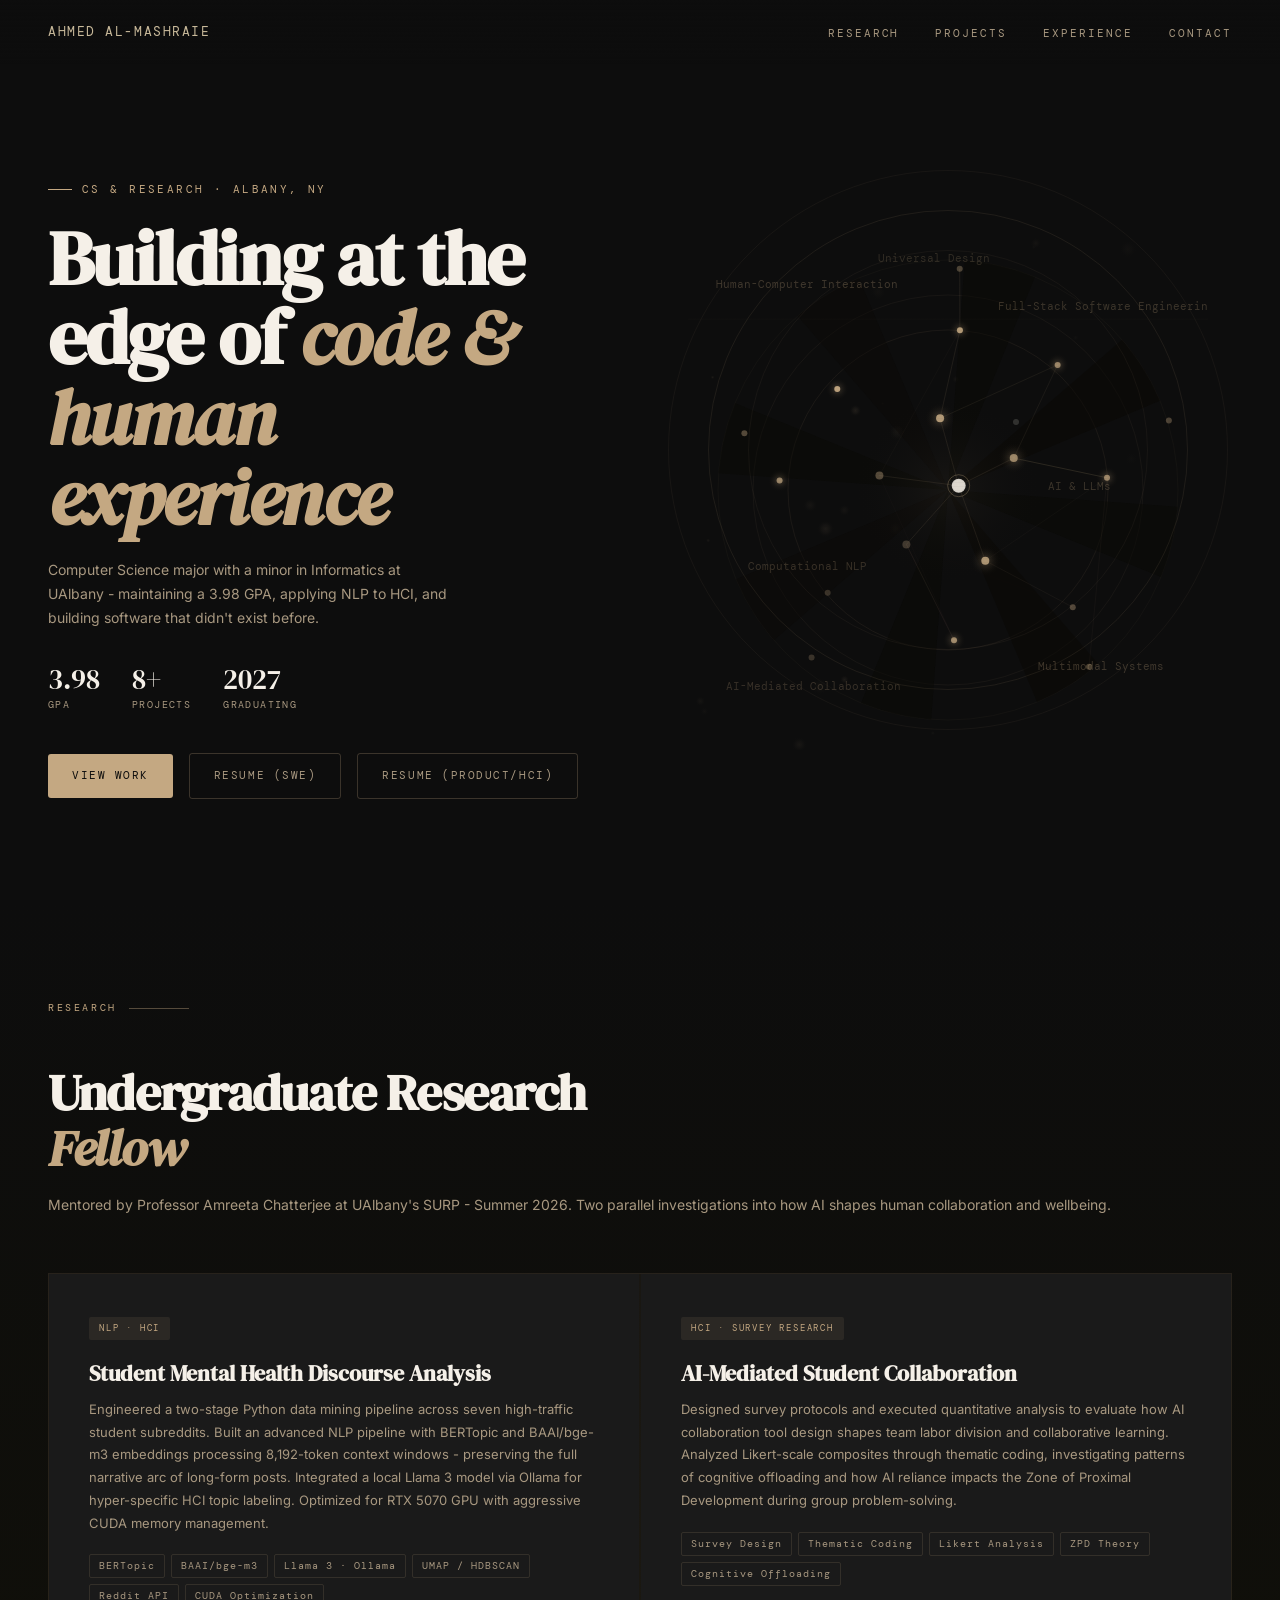
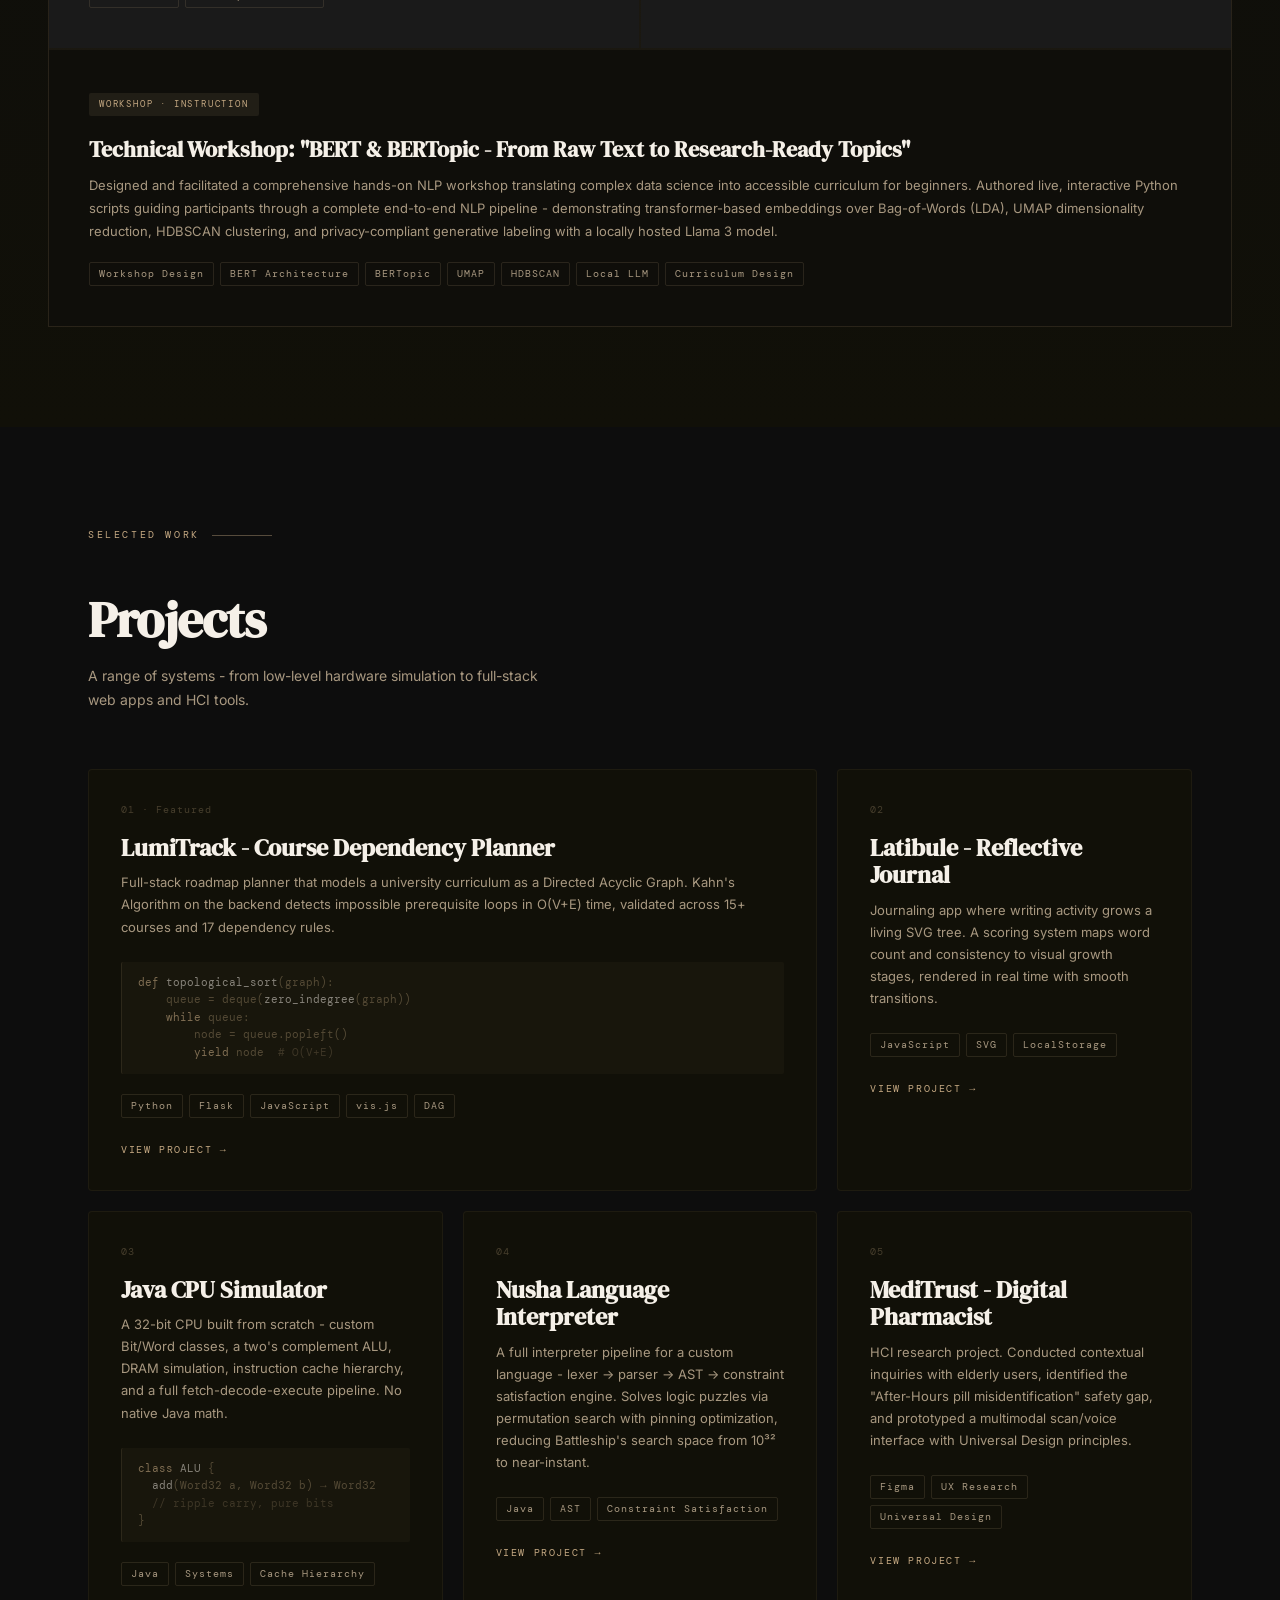
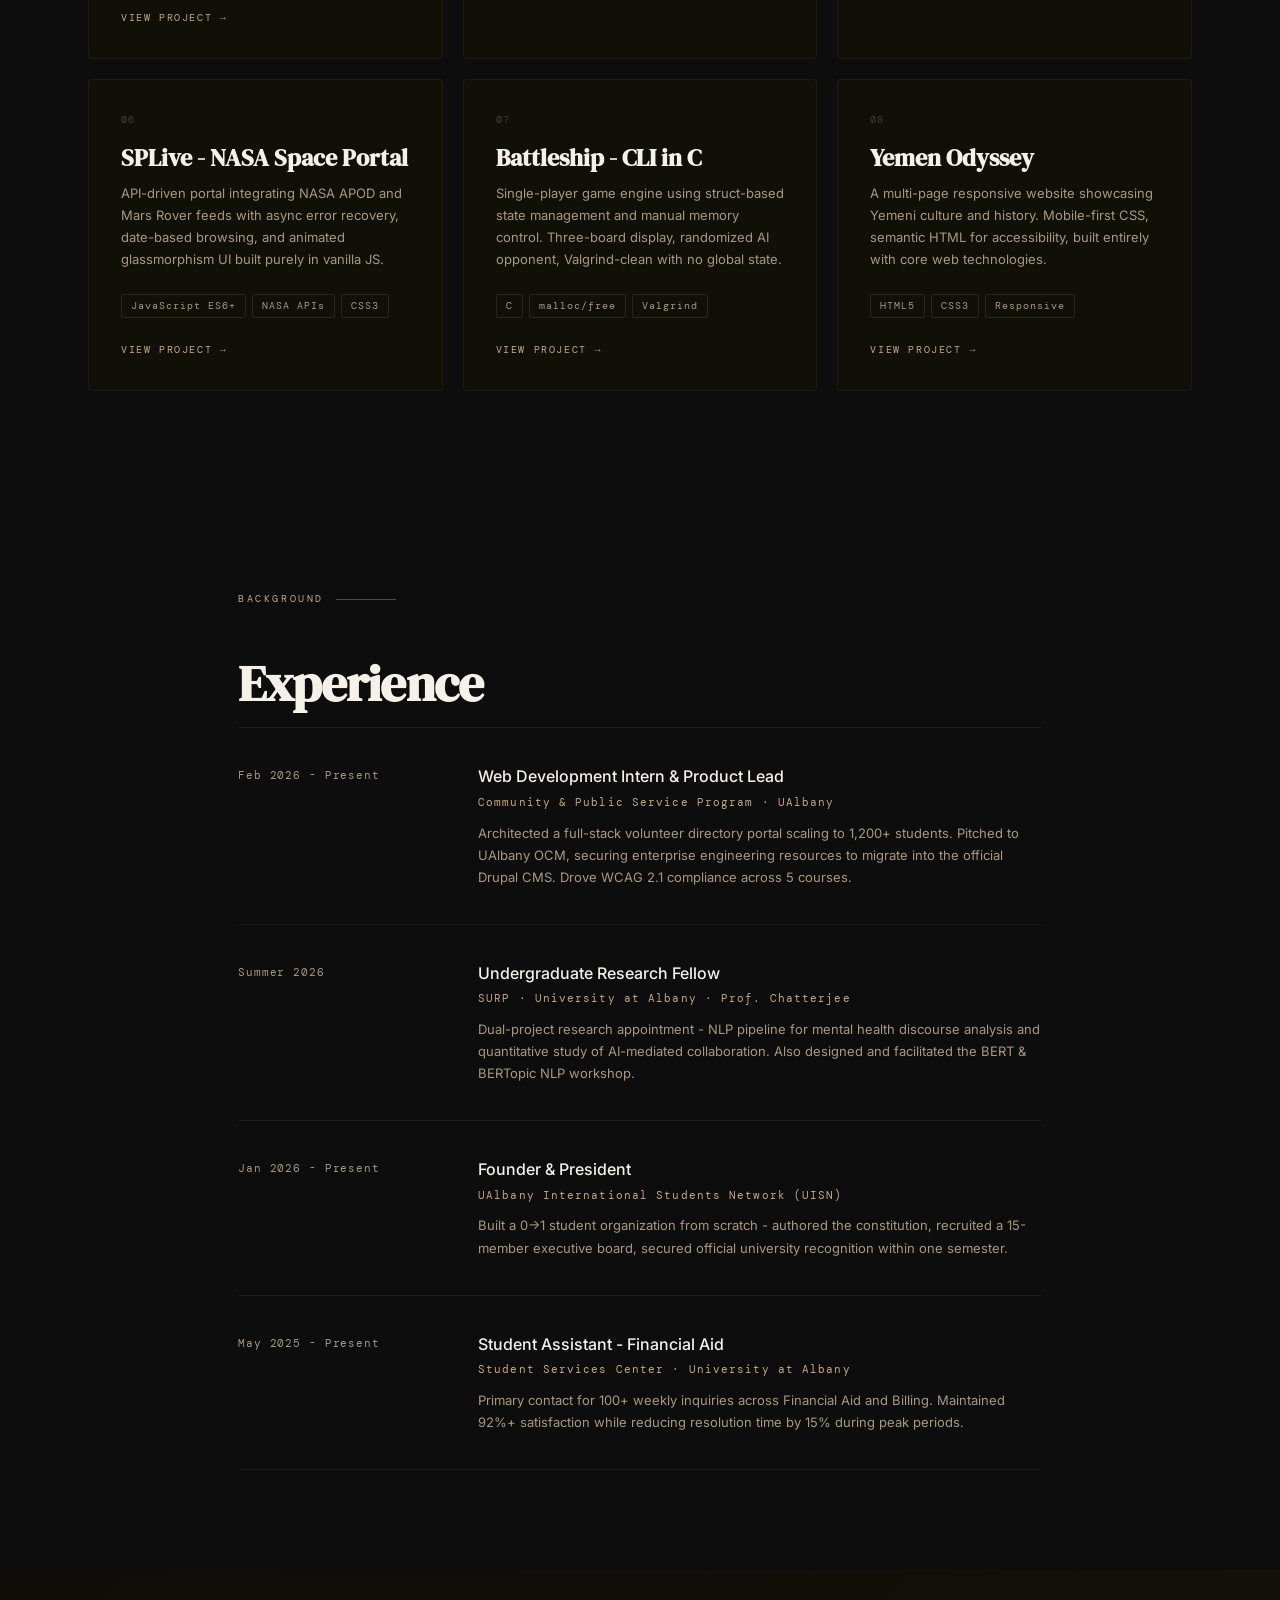
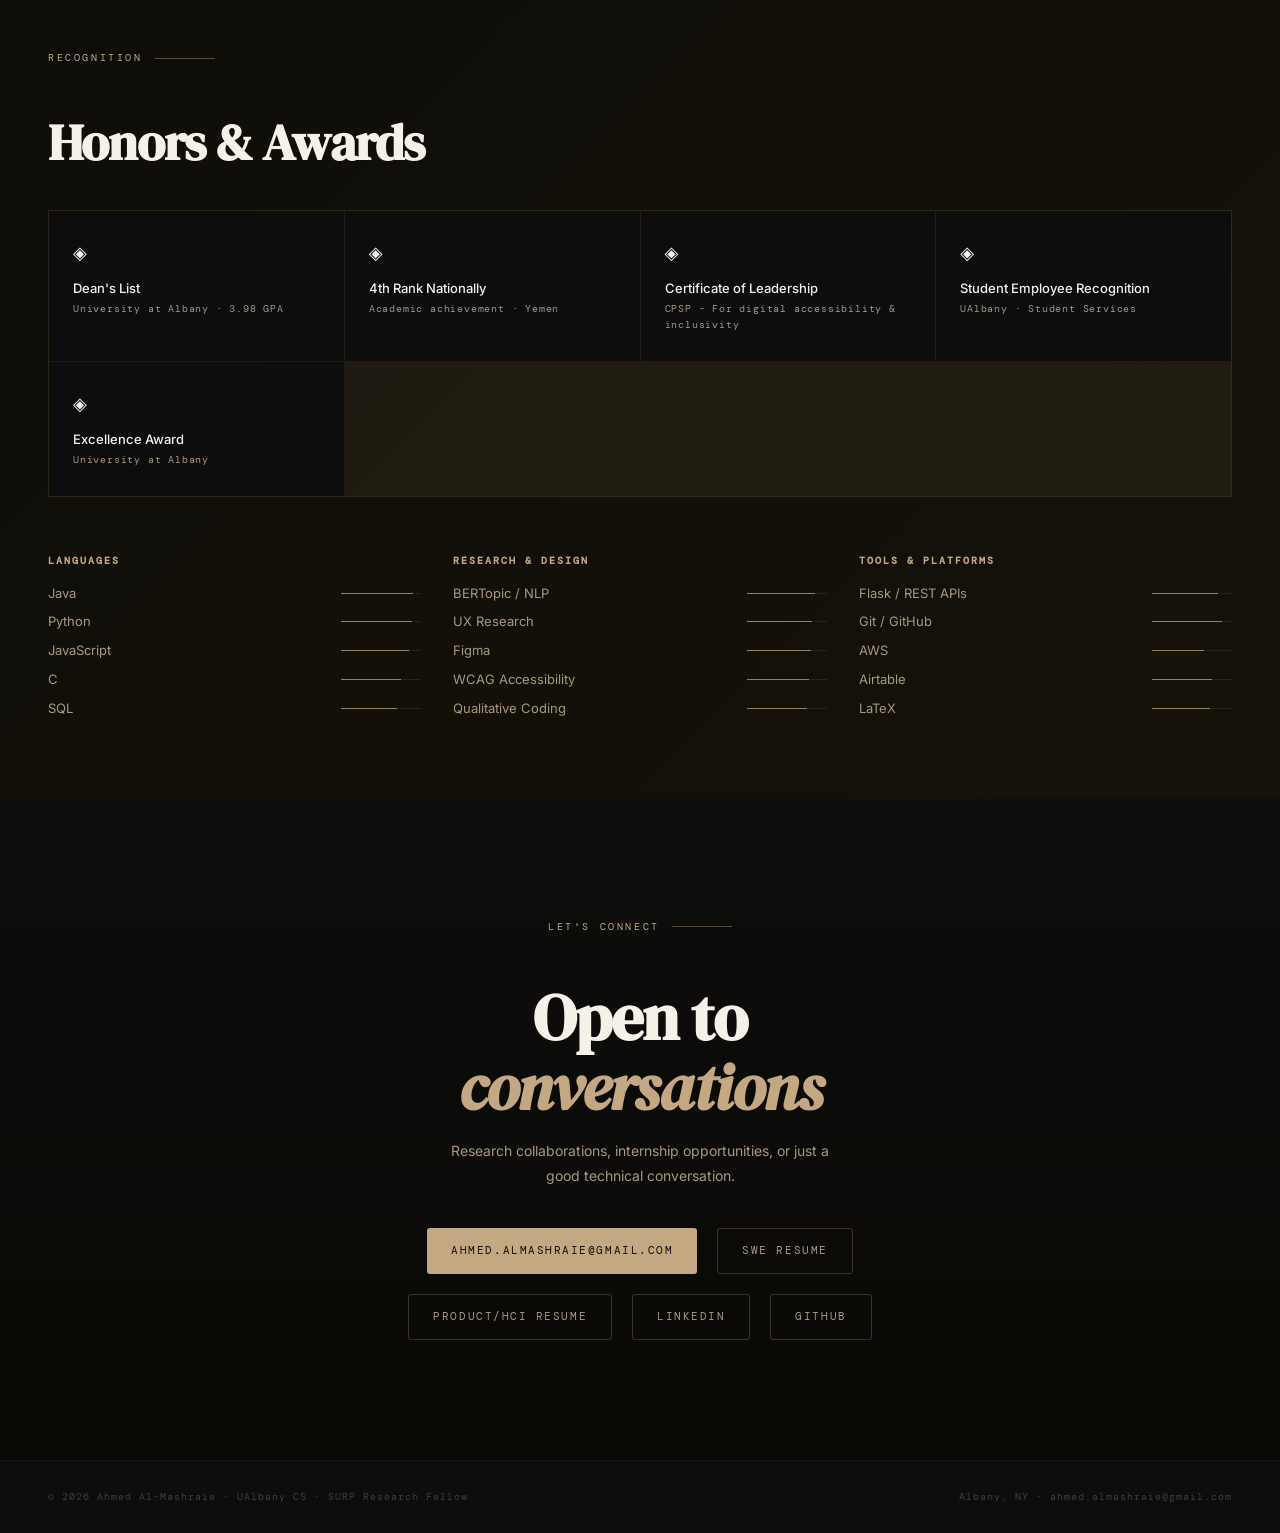
==== index.html @ 812ac622 "Modify hero CTA and contact links for resumes Updated contact links to include new resume options fo" ====
<!DOCTYPE html>
<html lang="en">
<head>
<meta charset="UTF-8">
<meta name="viewport" content="width=device-width, initial-scale=1.0">
<title>Ahmed Al-Mashraie</title>
<link rel="icon" href="data:image/svg+xml,<svg xmlns='http://www.w3.org/2000/svg' viewBox='0 0 24 24' fill='none' stroke='%23c4a882' stroke-width='2' stroke-linecap='round' stroke-linejoin='round'><circle cx='18' cy='5' r='3'/><circle cx='6' cy='12' r='3'/><circle cx='18' cy='19' r='3'/><line x1='8.59' y1='13.51' x2='15.42' y2='17.49'/><line x1='15.41' y1='6.51' x2='8.59' y2='10.49'/></svg>">
<link rel="preconnect" href="https://fonts.googleapis.com">
<link href="https://fonts.googleapis.com/css2?family=DM+Serif+Display:ital@0;1&family=DM+Mono:wght@300;400;500&family=Inter:wght@300;400;500&display=swap" rel="stylesheet">
<style>
  *, *::before, *::after { box-sizing: border-box; margin: 0; padding: 0; }

  :root {
    --ink:       #0d0d0d;
    --ink-soft:  #1a1a1a;
    --parchment: #f5f0e8;
    --cream:     #ede8de;
    --warm:      #c8b99a;
    --warm-dim:  #a89880;
    --accent:    #c4a882;
    --glow:      rgba(196,168,130,0.18);
    --mono:      'DM Mono', monospace;
    --serif:     'DM Serif Display', sans-serif;
    --sans:      'Inter', system-ui, sans-serif;
  }

  html { scroll-behavior: smooth; }

  body {
    background: var(--ink);
    color: var(--parchment);
    font-family: var(--sans);
    font-size: 15px;
    line-height: 1.6;
    overflow-x: hidden;
    -webkit-font-smoothing: antialiased;
  }

  /*  NAV  */
  nav {
    position: fixed; top: 0; left: 0; right: 0; z-index: 100;
    display: flex; align-items: center; justify-content: space-between;
    padding: 20px 48px;
    mix-blend-mode: normal;
  }
  nav::before {
    content: '';
    position: absolute; inset: 0;
    background: linear-gradient(to bottom, rgba(13,13,13,0.92), transparent);
    backdrop-filter: blur(0px);
    pointer-events: none;
  }
  .nav-logo {
    font-family: var(--mono);
    font-size: 13px;
    letter-spacing: 0.12em;
    color: var(--warm);
    text-transform: uppercase;
    position: relative;
  }
  .nav-links {
    display: flex; gap: 36px; list-style: none; position: relative;
  }
  .nav-links a {
    font-family: var(--mono);
    font-size: 11px;
    letter-spacing: 0.18em;
    text-transform: uppercase;
    color: var(--warm-dim);
    text-decoration: none;
    transition: color 0.2s;
  }
  .nav-links a:hover { color: var(--parchment); }

  /*  HERO  */
  .hero {
    min-height: 100vh;
    display: grid;
    grid-template-columns: 1fr 1fr;
    align-items: center;
    padding: 0 48px;
    gap: 48px;
    position: relative;
    overflow: hidden;
  }
  .hero-left { padding-top: 80px; }

  .eyebrow {
    font-family: var(--mono);
    font-size: 11px;
    letter-spacing: 0.22em;
    text-transform: uppercase;
    color: var(--accent);
    margin-bottom: 20px;
    display: flex;
    align-items: center;
    gap: 10px;
  }
  .eyebrow::before {
    content: '';
    display: inline-block;
    width: 24px; height: 1px;
    background: var(--accent);
  }

  h1 {
    font-family: var(--serif);
    font-size: clamp(52px, 6vw, 84px);
    line-height: 1.04;
    letter-spacing: -0.02em;
    color: var(--parchment);
    margin-bottom: 10px;
  }
  h1 em {
    font-style: italic;
    color: var(--accent);
  }
  .hero-tagline {
    font-size: 14px;
    color: var(--warm-dim);
    max-width: 400px;
    margin-top: 20px;
    line-height: 1.7;
  }
  .hero-meta {
    margin-top: 36px;
    display: flex;
    gap: 32px;
  }
  .hero-stat {
    display: flex;
    flex-direction: column;
    gap: 4px;
  }
  .hero-stat .num {
    font-family: var(--serif);
    font-size: 28px;
    color: var(--parchment);
    line-height: 1;
  }
  .hero-stat .label {
    font-family: var(--mono);
    font-size: 10px;
    letter-spacing: 0.14em;
    text-transform: uppercase;
    color: var(--warm-dim);
  }
  .hero-cta {
    margin-top: 40px;
    display: flex;
    gap: 16px;
    align-items: center;
  }
  .btn {
    display: inline-flex;
    align-items: center;
    gap: 8px;
    font-family: var(--mono);
    font-size: 11px;
    letter-spacing: 0.14em;
    text-transform: uppercase;
    text-decoration: none;
    padding: 13px 24px;
    border-radius: 3px;
    transition: all 0.22s;
    cursor: pointer;
    border: none;
  }
  .btn-primary {
    background: var(--accent);
    color: var(--ink);
  }
  .btn-primary:hover {
    background: var(--warm);
    transform: translateY(-1px);
    box-shadow: 0 8px 24px rgba(196,168,130,0.3);
  }
  .btn-ghost {
    background: transparent;
    color: var(--warm-dim);
    border: 1px solid rgba(196,168,130,0.25);
  }
  .btn-ghost:hover {
    border-color: var(--accent);
    color: var(--accent);
  }

  /*  CANVAS VISUALIZATION  */
  .hero-visual {
    display: flex;
    align-items: center;
    justify-content: center;
    padding-top: 80px;
    position: relative;
  }
  heroCanvas {
    width: 100%;
    max-width: 520px;
    height: 520px;
    border-radius: 4px;
    display: block;
  }
  .lens-ring {
    position: absolute;
    border-radius: 50%;
    pointer-events: none;
    border: 1px solid rgba(196,168,130,0.06);
  }
  .lens-ring:nth-child(1) { width: 560px; height: 560px; top: 50%; left: 50%; transform: translate(-50%,-50%); }
  .lens-ring:nth-child(2) { width: 480px; height: 480px; top: 50%; left: 50%; transform: translate(-50%,-50%); border-color: rgba(196,168,130,0.1); }
  .lens-ring:nth-child(3) { width: 400px; height: 400px; top: 50%; left: 50%; transform: translate(-50%,-50%); border-color: rgba(196,168,130,0.06); }

  /*  SECTION LAYOUT  */
  section {
    padding: 100px 48px;
    max-width: 1200px;
    margin: 0 auto;
  }

  .section-label {
    font-family: var(--mono);
    font-size: 10px;
    letter-spacing: 0.26em;
    text-transform: uppercase;
    color: var(--accent);
    margin-bottom: 48px;
    display: flex;
    align-items: center;
    gap: 12px;
  }
  .section-label::after {
    content: '';
    flex: 1;
    max-width: 60px;
    height: 1px;
    background: var(--accent);
    opacity: 0.4;
  }

  .section-title {
    font-family: var(--serif);
    font-size: clamp(36px, 4vw, 52px);
    line-height: 1.1;
    letter-spacing: -0.015em;
    margin-bottom: 16px;
  }
  .section-subtitle {
    font-size: 14px;
    color: var(--warm-dim);
    max-width: 480px;
    line-height: 1.75;
    margin-bottom: 56px;
  }

  /*  RESEARCH  */
  #research {
    background: linear-gradient(to bottom, var(--ink), #111008);
    max-width: 100%;
    padding: 100px 48px;
  }
  #research > * { max-width: 1200px; margin-left: auto; margin-right: auto; }
  #research .section-label { max-width: 1200px; margin: 0 auto 48px; }
  #research .section-title { max-width: 1200px; margin: 0 auto 16px; }
  #research .section-subtitle { max-width: 1200px; margin: 0 auto 56px; }

  .research-grid {
    display: grid;
    grid-template-columns: 1fr 1fr;
    gap: 2px;
    max-width: 1200px;
    margin: 0 auto;
    background: rgba(196,168,130,0.06);
    border: 1px solid rgba(196,168,130,0.08);
  }
  .research-card {
    background: var(--ink-soft);
    padding: 40px;
    position: relative;
    overflow: hidden;
    transition: background 0.2s;
  }
  .research-card:hover { background: #1c1a15; }
  .research-card::before {
    content: '';
    position: absolute;
    top: 0; left: 0;
    width: 2px; height: 0;
    background: var(--accent);
    transition: height 0.4s ease;
  }
  .research-card:hover::before { height: 100%; }

  .research-badge {
    font-family: var(--mono);
    font-size: 9px;
    letter-spacing: 0.2em;
    text-transform: uppercase;
    color: var(--accent);
    background: rgba(196,168,130,0.1);
    padding: 4px 10px;
    border-radius: 2px;
    display: inline-block;
    margin-bottom: 20px;
  }
  .research-card h3 {
    font-family: var(--serif);
    font-size: 22px;
    line-height: 1.2;
    margin-bottom: 12px;
    color: var(--parchment);
  }
  .research-card p {
    font-size: 13px;
    color: var(--warm-dim);
    line-height: 1.75;
    margin-bottom: 20px;
  }
  .research-tags {
    display: flex;
    flex-wrap: wrap;
    gap: 6px;
  }
  .tag {
    font-family: var(--mono);
    font-size: 10px;
    letter-spacing: 0.1em;
    color: var(--warm-dim);
    border: 1px solid rgba(196,168,130,0.15);
    padding: 3px 9px;
    border-radius: 2px;
  }

  /*  PROJECTS  */
  .projects-grid {
    display: grid;
    grid-template-columns: repeat(3, 1fr);
    gap: 20px;
  }
  .project-card {
    background: #111008;
    border: 1px solid rgba(196,168,130,0.07);
    border-radius: 4px;
    padding: 32px;
    position: relative;
    overflow: hidden;
    cursor: default;
    transition: border-color 0.25s, transform 0.25s;
  }
  .project-card:hover {
    border-color: rgba(196,168,130,0.22);
    transform: translateY(-3px);
  }
  .project-card.featured {
    grid-column: span 2;
  }
  .project-number {
    font-family: var(--mono);
    font-size: 10px;
    color: rgba(196,168,130,0.3);
    letter-spacing: 0.1em;
    margin-bottom: 16px;
  }
  .project-card h3 {
    font-family: var(--serif);
    font-size: 24px;
    line-height: 1.15;
    margin-bottom: 10px;
    color: var(--parchment);
  }
  .project-card p {
    font-size: 13px;
    color: var(--warm-dim);
    line-height: 1.7;
    margin-bottom: 24px;
  }
  .project-stack {
    display: flex; flex-wrap: wrap; gap: 6px;
    margin-bottom: 24px;
  }
  .project-link {
    font-family: var(--mono);
    font-size: 10px;
    letter-spacing: 0.16em;
    text-transform: uppercase;
    color: var(--accent);
    text-decoration: none;
    display: flex;
    align-items: center;
    gap: 6px;
    transition: gap 0.2s;
  }
  .project-link:hover { gap: 10px; }

  /* Mini code snippet in card */
  .code-snippet {
    font-family: var(--mono);
    font-size: 11px;
    line-height: 1.6;
    color: rgba(196,168,130,0.35);
    background: rgba(196,168,130,0.04);
    border-left: 1px solid rgba(196,168,130,0.12);
    padding: 12px 16px;
    margin-bottom: 20px;
    border-radius: 2px;
    white-space: pre;
    overflow: auto;
  }
  .code-kw { color: rgba(196,168,130,0.6); }
  .code-fn { color: rgba(245,240,232,0.5); }
  .code-str { color: rgba(196,168,130,0.45); }

  /*  EXPERIENCE  */
  .exp-list {
    display: flex;
    flex-direction: column;
    gap: 0;
    border-top: 1px solid rgba(196,168,130,0.08);
  }
  .exp-item {
    display: grid;
    grid-template-columns: 200px 1fr;
    gap: 40px;
    padding: 36px 0;
    border-bottom: 1px solid rgba(196,168,130,0.08);
    transition: background 0.2s;
  }
  .exp-date {
    font-family: var(--mono);
    font-size: 11px;
    color: var(--warm-dim);
    letter-spacing: 0.08em;
    padding-top: 3px;
  }
  .exp-content h3 {
    font-size: 16px;
    font-weight: 500;
    color: var(--parchment);
    margin-bottom: 4px;
  }
  .exp-content .org {
    font-family: var(--mono);
    font-size: 11px;
    color: var(--accent);
    letter-spacing: 0.1em;
    margin-bottom: 10px;
  }
  .exp-content p {
    font-size: 13px;
    color: var(--warm-dim);
    line-height: 1.7;
  }

  /*  HONORS  */
  #honors {
    background: linear-gradient(135deg, #0f0d08 0%, #141209 100%);
    max-width: 100%;
    padding: 80px 48px;
  }
  .honors-inner {
    max-width: 1200px;
    margin: 0 auto;
  }
  .honors-grid {
    display: grid;
    grid-template-columns: repeat(4, 1fr);
    gap: 1px;
    background: rgba(196,168,130,0.08);
    border: 1px solid rgba(196,168,130,0.08);
    margin-top: 40px;
  }
  .honor-item {
    background: #0d0d0d;
    padding: 28px 24px;
    position: relative;
    overflow: hidden;
  }
  .honor-item::after {
    content: '';
    position: absolute;
    bottom: 0; left: 0; right: 0;
    height: 1px;
    background: linear-gradient(to right, transparent, var(--accent), transparent);
    opacity: 0;
    transition: opacity 0.3s;
  }
  .honor-item:hover::after { opacity: 0.4; }
  .honor-icon {
    font-size: 18px;
    margin-bottom: 12px;
  }
  .honor-item h4 {
    font-size: 13px;
    font-weight: 500;
    color: var(--parchment);
    margin-bottom: 4px;
    line-height: 1.3;
  }
  .honor-item p {
    font-family: var(--mono);
    font-size: 10px;
    color: var(--warm-dim);
    letter-spacing: 0.08em;
  }

  /*  SKILLS  */
  .skills-row {
    display: grid;
    grid-template-columns: repeat(3, 1fr);
    gap: 32px;
    margin-top: 8px;
  }
  .skill-group h4 {
    font-family: var(--mono);
    font-size: 10px;
    letter-spacing: 0.2em;
    text-transform: uppercase;
    color: var(--accent);
    margin-bottom: 14px;
  }
  .skill-list {
    display: flex;
    flex-direction: column;
    gap: 8px;
  }
  .skill-item {
    display: flex;
    align-items: center;
    justify-content: space-between;
    font-size: 13px;
    color: var(--warm-dim);
  }
  .skill-bar {
    width: 80px;
    height: 1px;
    background: rgba(196,168,130,0.12);
    position: relative;
  }
  .skill-fill {
    position: absolute;
    top: 0; left: 0; height: 100%;
    background: var(--accent);
    opacity: 0.7;
  }

  /*  CONTACT  */
  #contact {
    text-align: center;
    padding: 120px 48px;
    max-width: 100%;
    background: linear-gradient(to bottom, var(--ink), #0a0905);
  }
  .contact-inner { max-width: 600px; margin: 0 auto; }
  .contact-inner .section-title { font-size: clamp(40px, 5vw, 64px); }
  .contact-inner .section-subtitle { margin: 16px auto 40px; max-width: 400px; }
  .contact-links {
    display: flex;
    justify-content: center;
    gap: 20px;
    flex-wrap: wrap;
  }

  /*  FOOTER  */
  footer {
    border-top: 1px solid rgba(196,168,130,0.06);
    padding: 28px 48px;
    display: flex;
    align-items: center;
    justify-content: space-between;
  }
  footer p {
    font-family: var(--mono);
    font-size: 10px;
    color: rgba(196,168,130,0.3);
    letter-spacing: 0.1em;
  }

  /*  SCROLL FADE  */
  .fade-in {
    opacity: 0;
    transform: translateY(24px);
    transition: opacity 0.65s ease, transform 0.65s ease;
  }
  .fade-in.visible {
    opacity: 1;
    transform: none;
  }
  .featured-research {
  grid-column: span 2;
  background: #0f0e0a;
  }

  @media (max-width: 900px) {
  .hero { grid-template-columns: 1fr; padding: 100px 24px 60px; }
  .hero-visual { display: none; }
  section { padding: 60px 24px; }
  .projects-grid { grid-template-columns: 1fr; }
  .project-card.featured { grid-column: span 1; }
  
  /* Research Card spanning  */
  .research-grid { grid-template-columns: 1fr; }
  .featured-research { grid-column: span 1; } 
  
  .exp-item { grid-template-columns: 1fr; gap: 8px; }
  .honors-grid { grid-template-columns: 1fr 1fr; }
  .skills-row { grid-template-columns: 1fr; }
  
  /* Allows the Nav links to wrap neatly on tiny screens */
  nav { padding: 16px 24px; flex-wrap: wrap; justify-content: center; gap: 12px; }
  .nav-links { gap: 16px; flex-wrap: wrap; justify-content: center; }
  
  footer { flex-direction: column; gap: 8px; text-align: center; }
}

/* Add an extra breakpoint for very small phones */
@media (max-width: 500px) {
  .honors-grid { grid-template-columns: 1fr; } /* Stacks honors 1 by 1 */
  h1 { font-size: 42px; } /* Scales down the massive hero text slightly */
}
</style>
</head>
<body>

<!-- NAV -->
<nav>
  <div class="nav-logo">Ahmed Al-Mashraie</div>
  <ul class="nav-links">
    <li><a href="#research">Research</a></li>
    <li><a href="#projects">Projects</a></li>
    <li><a href="#experience">Experience</a></li>
    <li><a href="#contact">Contact</a></li>
  </ul>
</nav>

<!-- HERO -->
<div class="hero">
  <div class="hero-left">
    <div class="eyebrow">CS &amp; Research · Albany, NY</div>
    <h1>Building at the edge of <em>code &amp; human experience</em></h1>
    <p class="hero-tagline">
      Computer Science major with a minor in Informatics at UAlbany - maintaining a 3.98 GPA, applying NLP to HCI, and building software that didn't exist before.    </p>
    <div class="hero-meta">
      <div class="hero-stat">
        <span class="num">3.98</span>
        <span class="label">GPA</span>
      </div>
      <div class="hero-stat">
        <span class="num">8+</span>
        <span class="label">Projects</span>
      </div>
      <div class="hero-stat">
        <span class="num">2027</span>
        <span class="label">Graduating</span>
      </div>
    </div>
    <div class="hero-cta" style="flex-wrap: wrap;">
      <a href="#projects" class="btn btn-primary">View Work</a>
      <a href="Ahmed_Al_Mashraie_SWE_Resume.pdf" target="_blank" class="btn btn-ghost">Resume (SWE)</a>
      <a href="Ahmed_Al_Mashraie_TPM_HCI_Resume.pdf" target="_blank" class="btn btn-ghost">Resume (Product/HCI)</a>
    </div>
  </div>

  <div class="hero-visual">
    <div class="lens-ring"></div>
    <div class="lens-ring"></div>
    <div class="lens-ring"></div>
    <canvas id="heroCanvas" width="520" height="520"></canvas>
  </div>
</div>

<!-- RESEARCH -->
<div id="research">
  <div class="section-label fade-in">Research</div>
  <h2 class="section-title fade-in">Undergraduate Research<br><em style="font-style:italic;color:var(--accent)">Fellow</em></h2>
  <p class="section-subtitle fade-in">
    Mentored by Professor Amreeta Chatterjee at UAlbany's SURP - Summer 2026. Two parallel investigations into how AI shapes human collaboration and wellbeing.
  </p>

  <div class="research-grid fade-in">
    <div class="research-card">
      <span class="research-badge">NLP · HCI</span>
      <h3>Student Mental Health Discourse Analysis</h3>
      <p>
        Engineered a two-stage Python data mining pipeline across seven high-traffic student subreddits. Built an advanced NLP pipeline with BERTopic and BAAI/bge-m3 embeddings processing 8,192-token context windows - preserving the full narrative arc of long-form posts. Integrated a local Llama 3 model via Ollama for hyper-specific HCI topic labeling. Optimized for RTX 5070 GPU with aggressive CUDA memory management.
      </p>
      <div class="research-tags">
        <span class="tag">BERTopic</span>
        <span class="tag">BAAI/bge-m3</span>
        <span class="tag">Llama 3 · Ollama</span>
        <span class="tag">UMAP / HDBSCAN</span>
        <span class="tag">Reddit API</span>
        <span class="tag">CUDA Optimization</span>
      </div>
    </div>
    <div class="research-card">
      <span class="research-badge">HCI · Survey Research</span>
      <h3>AI-Mediated Student Collaboration</h3>
      <p>
        Designed survey protocols and executed quantitative analysis to evaluate how AI collaboration tool design shapes team labor division and collaborative learning. Analyzed Likert-scale composites through thematic coding, investigating patterns of cognitive offloading and how AI reliance impacts the Zone of Proximal Development during group problem-solving.
      </p>
      <div class="research-tags">
        <span class="tag">Survey Design</span>
        <span class="tag">Thematic Coding</span>
        <span class="tag">Likert Analysis</span>
        <span class="tag">ZPD Theory</span>
        <span class="tag">Cognitive Offloading</span>
      </div>
    </div>
    <div class="research-card featured-research">
      <span class="research-badge">Workshop · Instruction</span>
      <h3>Technical Workshop: "BERT &amp; BERTopic - From Raw Text to Research-Ready Topics"</h3>
      <p>
        Designed and facilitated a comprehensive hands-on NLP workshop translating complex data science into accessible curriculum for beginners. Authored live, interactive Python scripts guiding participants through a complete end-to-end NLP pipeline - demonstrating transformer-based embeddings over Bag-of-Words (LDA), UMAP dimensionality reduction, HDBSCAN clustering, and privacy-compliant generative labeling with a locally hosted Llama 3 model.
      </p>
      <div class="research-tags">
        <span class="tag">Workshop Design</span>
        <span class="tag">BERT Architecture</span>
        <span class="tag">BERTopic</span>
        <span class="tag">UMAP</span>
        <span class="tag">HDBSCAN</span>
        <span class="tag">Local LLM</span>
        <span class="tag">Curriculum Design</span>
      </div>
    </div>
  </div>
</div>

<!-- PROJECTS -->
<section id="projects">
  <div class="section-label fade-in">Selected Work</div>
  <h2 class="section-title fade-in">Projects</h2>
  <p class="section-subtitle fade-in">A range of systems - from low-level hardware simulation to full-stack web apps and HCI tools.</p>

  <div class="projects-grid">

    <div class="project-card featured fade-in">
      <div class="project-number">01 · Featured</div>
      <h3>LumiTrack - Course Dependency Planner</h3>
      <p>Full-stack roadmap planner that models a university curriculum as a Directed Acyclic Graph. Kahn's Algorithm on the backend detects impossible prerequisite loops in O(V+E) time, validated across 15+ courses and 17 dependency rules.</p>
      <div class="code-snippet"><span class="code-kw">def</span> <span class="code-fn">topological_sort</span>(graph):
    queue = deque(<span class="code-fn">zero_indegree</span>(graph))
    <span class="code-kw">while</span> queue:
        node = queue.popleft()
        <span class="code-kw">yield</span> node  <span style="color:rgba(196,168,130,0.22)"># O(V+E)</span></div>
      <div class="project-stack">
        <span class="tag">Python</span><span class="tag">Flask</span><span class="tag">JavaScript</span><span class="tag">vis.js</span><span class="tag">DAG</span>
      </div>
      <a class="project-link" href="https://ahmash11.github.io/LumiTrack/" target="_blank">View Project →</a>
    </div>

    <div class="project-card fade-in">
      <div class="project-number">02</div>
      <h3>Latibule - Reflective Journal</h3>
      <p>Journaling app where writing activity grows a living SVG tree. A scoring system maps word count and consistency to visual growth stages, rendered in real time with smooth transitions.</p>
      <div class="project-stack">
        <span class="tag">JavaScript</span><span class="tag">SVG</span><span class="tag">LocalStorage</span>
      </div>
      <a class="project-link" href="https://ahmash11.github.io/Latibule/" target="_blank">View Project →</a>
    </div>

    <div class="project-card fade-in">
      <div class="project-number">03</div>
      <h3>Java CPU Simulator</h3>
      <p>A 32-bit CPU built from scratch - custom Bit/Word classes, a two's complement ALU, DRAM simulation, instruction cache hierarchy, and a full fetch-decode-execute pipeline. No native Java math.</p>
      <div class="code-snippet"><span class="code-kw">class</span> <span class="code-fn">ALU</span> {
  <span class="code-fn">add</span>(Word32 a, Word32 b) → Word32
  <span style="color:rgba(196,168,130,0.22)">// ripple carry, pure bits</span>
}</div>
      <div class="project-stack">
        <span class="tag">Java</span><span class="tag">Systems</span><span class="tag">Cache Hierarchy</span>
      </div>
      <a class="project-link" href="https://github.com/ahmash11/CPU-Simulator" target="_blank">View Project →</a>
    </div>

    <div class="project-card fade-in">
      <div class="project-number">04</div>
      <h3>Nusha Language Interpreter</h3>
      <p>A full interpreter pipeline for a custom language - lexer → parser → AST → constraint satisfaction engine. Solves logic puzzles via permutation search with pinning optimization, reducing Battleship's search space from 10³² to near-instant.</p>
      <div class="project-stack">
        <span class="tag">Java</span><span class="tag">AST</span><span class="tag">Constraint Satisfaction</span>
      </div>
      <a class="project-link" href="https://github.com/ahmash11/Nusha_Interpreter" target="_blank">View Project →</a>
    </div>

    <div class="project-card fade-in">
      <div class="project-number">05</div>
      <h3>MediTrust - Digital Pharmacist</h3>
      <p>HCI research project. Conducted contextual inquiries with elderly users, identified the "After-Hours pill misidentification" safety gap, and prototyped a multimodal scan/voice interface with Universal Design principles.</p>
      <div class="project-stack">
        <span class="tag">Figma</span><span class="tag">UX Research</span><span class="tag">Universal Design</span>
      </div>
      <a class="project-link" href="https://viola-radius-62134035.figma.site/" target="_blank">View Project →</a>
    </div>

    <div class="project-card fade-in">
      <div class="project-number">06</div>
      <h3>SPLive - NASA Space Portal</h3>
      <p>API-driven portal integrating NASA APOD and Mars Rover feeds with async error recovery, date-based browsing, and animated glassmorphism UI built purely in vanilla JS.</p>
      <div class="project-stack">
        <span class="tag">JavaScript ES6+</span><span class="tag">NASA APIs</span><span class="tag">CSS3</span>
      </div>
      <a class="project-link" href="https://ahmash11.github.io/SPLive/" target="_blank">View Project →</a>
    </div>

    <div class="project-card fade-in">
      <div class="project-number">07</div>
      <h3>Battleship - CLI in C</h3>
      <p>Single-player game engine using struct-based state management and manual memory control. Three-board display, randomized AI opponent, Valgrind-clean with no global state.</p>
      <div class="project-stack">
        <span class="tag">C</span><span class="tag">malloc/free</span><span class="tag">Valgrind</span>
      </div>
      <a class="project-link" href="https://github.com/ahmash11/Battleship" target="_blank">View Project →</a>
    </div>

    <div class="project-card fade-in">
      <div class="project-number">08</div>
      <h3>Yemen Odyssey</h3>
      <p>A multi-page responsive website showcasing Yemeni culture and history. Mobile-first CSS, semantic HTML for accessibility, built entirely with core web technologies.</p>
      <div class="project-stack">
        <span class="tag">HTML5</span><span class="tag">CSS3</span><span class="tag">Responsive</span>
      </div>
      <a class="project-link" href="https://ahmash11.github.io/Yemen-Odyssey/" target="_blank">View Project →</a>
    </div>

  </div>
</section>

<!-- EXPERIENCE -->
<section id="experience" style="max-width:900px;">
  <div class="section-label fade-in">Background</div>
  <h2 class="section-title fade-in">Experience</h2>

  <div class="exp-list fade-in">
    <div class="exp-item">
      <div class="exp-date">Feb 2026 - Present</div>
      <div class="exp-content">
        <h3>Web Development Intern &amp; Product Lead</h3>
        <div class="org">Community &amp; Public Service Program · UAlbany</div>
        <p>Architected a full-stack volunteer directory portal scaling to 1,200+ students. Pitched to UAlbany OCM, securing enterprise engineering resources to migrate into the official Drupal CMS. Drove WCAG 2.1 compliance across 5 courses.</p>
      </div>
    </div>
    <div class="exp-item">
      <div class="exp-date">Summer 2026</div>
      <div class="exp-content">
        <h3>Undergraduate Research Fellow</h3>
        <div class="org">SURP · University at Albany · Prof. Chatterjee</div>
        <p>Dual-project research appointment - NLP pipeline for mental health discourse analysis and quantitative study of AI-mediated collaboration. Also designed and facilitated the BERT &amp; BERTopic NLP workshop.</p>
      </div>
    </div>
    <div class="exp-item">
      <div class="exp-date">Jan 2026 - Present</div>
      <div class="exp-content">
        <h3>Founder &amp; President</h3>
        <div class="org">UAlbany International Students Network (UISN)</div>
        <p>Built a 0→1 student organization from scratch - authored the constitution, recruited a 15-member executive board, secured official university recognition within one semester.</p>
      </div>
    </div>
    <div class="exp-item">
      <div class="exp-date">May 2025 - Present</div>
      <div class="exp-content">
        <h3>Student Assistant - Financial Aid</h3>
        <div class="org">Student Services Center · University at Albany</div>
        <p>Primary contact for 100+ weekly inquiries across Financial Aid and Billing. Maintained 92%+ satisfaction while reducing resolution time by 15% during peak periods.</p>
      </div>
    </div>
  </div>
</section>

<!-- HONORS -->
<div id="honors">
  <div class="honors-inner">
    <div class="section-label fade-in">Recognition</div>
    <h2 class="section-title fade-in">Honors &amp; Awards</h2>

    <div class="honors-grid fade-in">
      <div class="honor-item">
        <div class="honor-icon">◈</div>
        <h4>Dean's List</h4>
        <p>University at Albany · 3.98 GPA</p>
      </div>
      <div class="honor-item">
        <div class="honor-icon">◈</div>
        <h4>4th Rank Nationally</h4>
        <p>Academic achievement · Yemen</p>
      </div>
      <div class="honor-item">
        <div class="honor-icon">◈</div>
        <h4>Certificate of Leadership</h4>
        <p>CPSP - For digital accessibility & inclusivity</p>
      </div>
      <div class="honor-item">
        <div class="honor-icon">◈</div>
        <h4>Student Employee Recognition</h4>
        <p>UAlbany · Student Services</p>
      </div>
      <div class="honor-item">
        <div class="honor-icon">◈</div>
        <h4>Excellence Award</h4>
        <p>University at Albany</p>
      </div>
    </div>

    <div class="skills-row fade-in" style="margin-top: 56px;">
      <div class="skill-group">
        <h4>Languages</h4>
        <div class="skill-list">
          <div class="skill-item"><span>Java</span><div class="skill-bar"><div class="skill-fill" style="width:90%"></div></div></div>
          <div class="skill-item"><span>Python</span><div class="skill-bar"><div class="skill-fill" style="width:88%"></div></div></div>
          <div class="skill-item"><span>JavaScript</span><div class="skill-bar"><div class="skill-fill" style="width:85%"></div></div></div>
          <div class="skill-item"><span>C</span><div class="skill-bar"><div class="skill-fill" style="width:75%"></div></div></div>
          <div class="skill-item"><span>SQL</span><div class="skill-bar"><div class="skill-fill" style="width:70%"></div></div></div>
        </div>
      </div>
      <div class="skill-group">
        <h4>Research &amp; Design</h4>
        <div class="skill-list">
          <div class="skill-item"><span>BERTopic / NLP</span><div class="skill-bar"><div class="skill-fill" style="width:85%"></div></div></div>
          <div class="skill-item"><span>UX Research</span><div class="skill-bar"><div class="skill-fill" style="width:82%"></div></div></div>
          <div class="skill-item"><span>Figma</span><div class="skill-bar"><div class="skill-fill" style="width:80%"></div></div></div>
          <div class="skill-item"><span>WCAG Accessibility</span><div class="skill-bar"><div class="skill-fill" style="width:78%"></div></div></div>
          <div class="skill-item"><span>Qualitative Coding</span><div class="skill-bar"><div class="skill-fill" style="width:75%"></div></div></div>
        </div>
      </div>
      <div class="skill-group">
        <h4>Tools &amp; Platforms</h4>
        <div class="skill-list">
          <div class="skill-item"><span>Flask / REST APIs</span><div class="skill-bar"><div class="skill-fill" style="width:82%"></div></div></div>
          <div class="skill-item"><span>Git / GitHub</span><div class="skill-bar"><div class="skill-fill" style="width:88%"></div></div></div>
          <div class="skill-item"><span>AWS</span><div class="skill-bar"><div class="skill-fill" style="width:65%"></div></div></div>
          <div class="skill-item"><span>Airtable</span><div class="skill-bar"><div class="skill-fill" style="width:75%"></div></div></div>
          <div class="skill-item"><span>LaTeX</span><div class="skill-bar"><div class="skill-fill" style="width:72%"></div></div></div>
        </div>
      </div>
    </div>
  </div>
</div>

<!-- CONTACT -->
<div id="contact">
  <div class="contact-inner">
    <div class="section-label fade-in" style="justify-content:center;">Let's Connect</div>
    <h2 class="section-title fade-in">Open to<br><em style="font-style:italic;color:var(--accent)">conversations</em></h2>
    <p class="section-subtitle fade-in">Research collaborations, internship opportunities, or just a good technical conversation.</p>
    <div class="contact-links fade-in">
      <a href="mailto:ahmed.almashraie@gmail.com" class="btn btn-primary">ahmed.almashraie@gmail.com</a>
      <a href="Ahmed_Al_Mashraie_SWE_Resume.pdf" target="_blank" class="btn btn-ghost">SWE Resume</a>
      <a href="Ahmed_Al_Mashraie_TPM_HCI_Resume.pdf" target="_blank" class="btn btn-ghost">Product/HCI Resume</a>
      <a href="https://www.linkedin.com/in/ahmed-al-mashraie-37b487354/" class="btn btn-ghost" target="_blank">LinkedIn</a>
      <a href="https://github.com/ahmash11/" class="btn btn-ghost" target="_blank">GitHub</a>
    </div>
  </div>
</div>

<footer>
  <p>© 2026 Ahmed Al-Mashraie · UAlbany CS · SURP Research Fellow</p>
  <p>Albany, NY · ahmed.almashraie@gmail.com</p>
</footer>

<script>
/*  CANVAS: CODE + DATA STRUCTURE + LENS VISUALIZATION  */
(function() {
  const canvas = document.getElementById('heroCanvas');
  if (!canvas) return;
  const ctx = canvas.getContext('2d');
  const W = canvas.width, H = canvas.height;
  const cx = W / 2, cy = H / 2;

  const PARCHMENT = 'rgba(245,240,232,';
  const ACCENT    = 'rgba(196,168,130,';
  const WARM      = 'rgba(200,185,154,';

  //  Nodes (data structure graph) 
  const NODE_COUNT = 18;
  const nodes = [];
  function polar(r, a) { return { x: cx + r * Math.cos(a), y: cy + r * Math.sin(a) }; }

  // Concentric rings for a DAG / graph look
  const rings = [
    { r: 0,   count: 1 },
    { r: 80,  count: 5 },
    { r: 160, count: 8 },
    { r: 220, count: 5 },
  ];
  rings.forEach(({ r, count }) => {
    for (let i = 0; i < count; i++) {
      const angle = (i / count) * Math.PI * 2 - Math.PI / 2;
      const p = polar(r, angle);
      nodes.push({
        x: p.x, y: p.y,
        vx: (Math.random() - 0.5) * 0.15,
        vy: (Math.random() - 0.5) * 0.15,
        ox: p.x, oy: p.y,
        r: r,
        phase: Math.random() * Math.PI * 2,
        size: r === 0 ? 6 : (r < 100 ? 4 : 3),
        bright: Math.random() > 0.6,
      });
    }
  });

  // Edges
  const edges = [];
  // Ring 0→1
  for (let i = 1; i <= 5; i++) edges.push([0, i]);
  // Ring 1→2
  for (let i = 1; i <= 5; i++) {
    edges.push([i, 6 + (i - 1)]);
    edges.push([i, 6 + i % 5]);
  }
  // Ring 2→3
  for (let i = 6; i <= 13; i++) {
    if (i % 2 === 0) edges.push([i, 14 + (i - 6) % 5]);
  }
  // A few cross-ring connections
  edges.push([2, 8], [4, 10], [3, 15], [7, 16]);

  //  Code fragments 
 const snippets = [
    { text: 'Human-Computer Interaction',     x: 28,  y: 58,  alpha: 0, targetAlpha: 0.35 },
    { text: 'Full-Stack Software Engineering', x: 310, y: 80,  alpha: 0, targetAlpha: 0.28 },
    { text: 'AI-Mediated Collaboration',      x: 38,  y: 460, alpha: 0, targetAlpha: 0.25 },
    { text: 'Multimodal Systems',             x: 350, y: 440, alpha: 0, targetAlpha: 0.30 },
    { text: 'Universal Design',               x: 190, y: 32,  alpha: 0, targetAlpha: 0.22 },
    { text: 'AI & LLMs',              x: 360, y: 260, alpha: 0, targetAlpha: 0.28 },
    { text: 'Computational NLP',          x: 60,  y: 340, alpha: 0, targetAlpha: 0.26 },
  ];

  //  Lens aperture 
  let lensRotation = 0;
  const blades = 8;

  //  Bokeh particles 
  const bokeh = Array.from({ length: 22 }, () => ({
    x: Math.random() * W,
    y: Math.random() * H,
    r: 2 + Math.random() * 8,
    alpha: 0.03 + Math.random() * 0.08,
    speed: 0.2 + Math.random() * 0.3,
    phase: Math.random() * Math.PI * 2,
  }));

  let t = 0;

  function drawLens() {
    // Outer lens ring glows
    [230, 195, 160].forEach((r, i) => {
      ctx.beginPath();
      ctx.arc(cx, cy, r, 0, Math.PI * 2);
      ctx.strokeStyle = `rgba(196,168,130,${0.04 + i * 0.02})`;
      ctx.lineWidth = 1;
      ctx.stroke();
    });

    // Aperture blades (subtle)
    ctx.save();
    ctx.translate(cx, cy);
    ctx.rotate(lensRotation);
    for (let i = 0; i < blades; i++) {
      const a = (i / blades) * Math.PI * 2;
      ctx.beginPath();
      ctx.moveTo(0, 0);
      const r = 230;
      ctx.arc(0, 0, r, a, a + (Math.PI * 2 / blades) * 0.4);
      ctx.closePath();
      ctx.fillStyle = `rgba(10,9,5,${0.45 + 0.08 * Math.sin(t * 0.3 + i)})`;
      ctx.fill();
    }
    ctx.restore();

    // Lens flare dot
    ctx.beginPath();
    ctx.arc(cx + 68, cy - 68, 3, 0, Math.PI * 2);
    ctx.fillStyle = `rgba(245,240,232,${0.12 + 0.04 * Math.sin(t * 0.7)})`;
    ctx.fill();

    // Soft center glow
    const grad = ctx.createRadialGradient(cx, cy, 0, cx, cy, 100);
    grad.addColorStop(0, `rgba(196,168,130,0.06)`);
    grad.addColorStop(1, 'transparent');
    ctx.fillStyle = grad;
    ctx.beginPath();
    ctx.arc(cx, cy, 100, 0, Math.PI * 2);
    ctx.fill();
  }

  function drawEdges() {
    edges.forEach(([a, b]) => {
      const na = nodes[a], nb = nodes[b];
      const d = Math.hypot(nb.x - na.x, nb.y - na.y);
      const alpha = Math.max(0, 0.18 - d / 1400);
      if (alpha < 0.01) return;
      ctx.beginPath();
      ctx.moveTo(na.x, na.y);
      ctx.lineTo(nb.x, nb.y);
      ctx.strokeStyle = `rgba(196,168,130,${alpha + 0.04 * Math.sin(t * 0.4 + a)})`;
      ctx.lineWidth = 0.7;
      ctx.stroke();
    });
  }

  function drawNodes() {
    nodes.forEach((n, i) => {
      const pulse = Math.sin(t * 0.6 + n.phase) * 0.5 + 0.5;
      const a = n.bright
        ? 0.7 + 0.25 * pulse
        : 0.25 + 0.15 * pulse;

      // Glow
      if (n.bright) {
        const g = ctx.createRadialGradient(n.x, n.y, 0, n.x, n.y, n.size * 4);
        g.addColorStop(0, `rgba(196,168,130,0.3)`);
        g.addColorStop(1, 'transparent');
        ctx.fillStyle = g;
        ctx.beginPath();
        ctx.arc(n.x, n.y, n.size * 4, 0, Math.PI * 2);
        ctx.fill();
      }

      ctx.beginPath();
      ctx.arc(n.x, n.y, n.size, 0, Math.PI * 2);
      ctx.fillStyle = `rgba(196,168,130,${a})`;
      ctx.fill();
    });

    // Central node - bigger, sharper
    const n0 = nodes[0];
    ctx.beginPath();
    ctx.arc(n0.x, n0.y, 7, 0, Math.PI * 2);
    ctx.fillStyle = PARCHMENT + '0.85)';
    ctx.fill();
    ctx.beginPath();
    ctx.arc(n0.x, n0.y, 11, 0, Math.PI * 2);
    ctx.strokeStyle = ACCENT + '0.3)';
    ctx.lineWidth = 1;
    ctx.stroke();
  }

  function drawBokeh() {
    bokeh.forEach(b => {
      const a = b.alpha * (0.7 + 0.3 * Math.sin(t * b.speed + b.phase));
      const g = ctx.createRadialGradient(b.x, b.y, 0, b.x, b.y, b.r);
      g.addColorStop(0, `rgba(196,168,130,${a})`);
      g.addColorStop(0.5, `rgba(196,168,130,${a * 0.4})`);
      g.addColorStop(1, 'transparent');
      ctx.fillStyle = g;
      ctx.beginPath();
      ctx.arc(b.x, b.y, b.r, 0, Math.PI * 2);
      ctx.fill();
    });
  }

  function drawSnippets() {
    ctx.font = '11px "DM Mono", monospace';
    snippets.forEach(s => {
      s.alpha += (s.targetAlpha - s.alpha) * 0.02;
      ctx.fillStyle = `rgba(196,168,130,${s.alpha})`;
      ctx.fillText(s.text, s.x, s.y);
    });

    // Pulse a snippet occasionally
    if (Math.floor(t * 0.3) % 6 === 0) {
      snippets[Math.floor(t * 0.1) % snippets.length].targetAlpha = 0.55;
      setTimeout(() => {
        snippets.forEach(s => s.targetAlpha = s.targetAlpha > 0.4 ? 0.25 : s.targetAlpha);
      }, 600);
    }
  }

  // Scan line effect
  function drawScanLines() {
    for (let y = 0; y < H; y += 4) {
      ctx.fillStyle = 'rgba(0,0,0,0.025)';
      ctx.fillRect(0, y, W, 1);
    }
    // Moving scan highlight
    const scanY = ((t * 60) % (H + 60)) - 30;
    const sg = ctx.createLinearGradient(0, scanY, 0, scanY + 2);
    sg.addColorStop(0, 'transparent');
    sg.addColorStop(0.5, 'rgba(196,168,130,0.04)');
    sg.addColorStop(1, 'transparent');
    ctx.fillStyle = sg;
    ctx.fillRect(0, scanY, W, 2);
  }

  function update() {
    // Gently float nodes back to home with slight drift
    nodes.forEach(n => {
      n.phase += 0.005;
      n.x += Math.sin(t * 0.4 + n.phase) * 0.12;
      n.y += Math.cos(t * 0.3 + n.phase) * 0.12;
      // Soft return
      n.x += (n.ox - n.x) * 0.002;
      n.y += (n.oy - n.y) * 0.002;
    });
    lensRotation += 0.0006;
  }

  function frame() {
    t += 0.016;
    ctx.clearRect(0, 0, W, H);

    // Background
    ctx.fillStyle = '#0d0d0d';
    ctx.fillRect(0, 0, W, H);

    drawBokeh();
    drawLens();
    drawEdges();
    drawNodes();
    drawSnippets();
    drawScanLines();
    update();

    requestAnimationFrame(frame);
  }

  frame();
})();

/*  SCROLL FADE-IN  */
(function() {
  const els = document.querySelectorAll('.fade-in');
  const io = new IntersectionObserver(entries => {
    entries.forEach(e => {
      if (e.isIntersecting) {
        e.target.classList.add('visible');
        io.unobserve(e.target);
      }
    });
  }, { threshold: 0.12 });
  els.forEach(el => io.observe(el));
})();
</script>
</body>
</html>
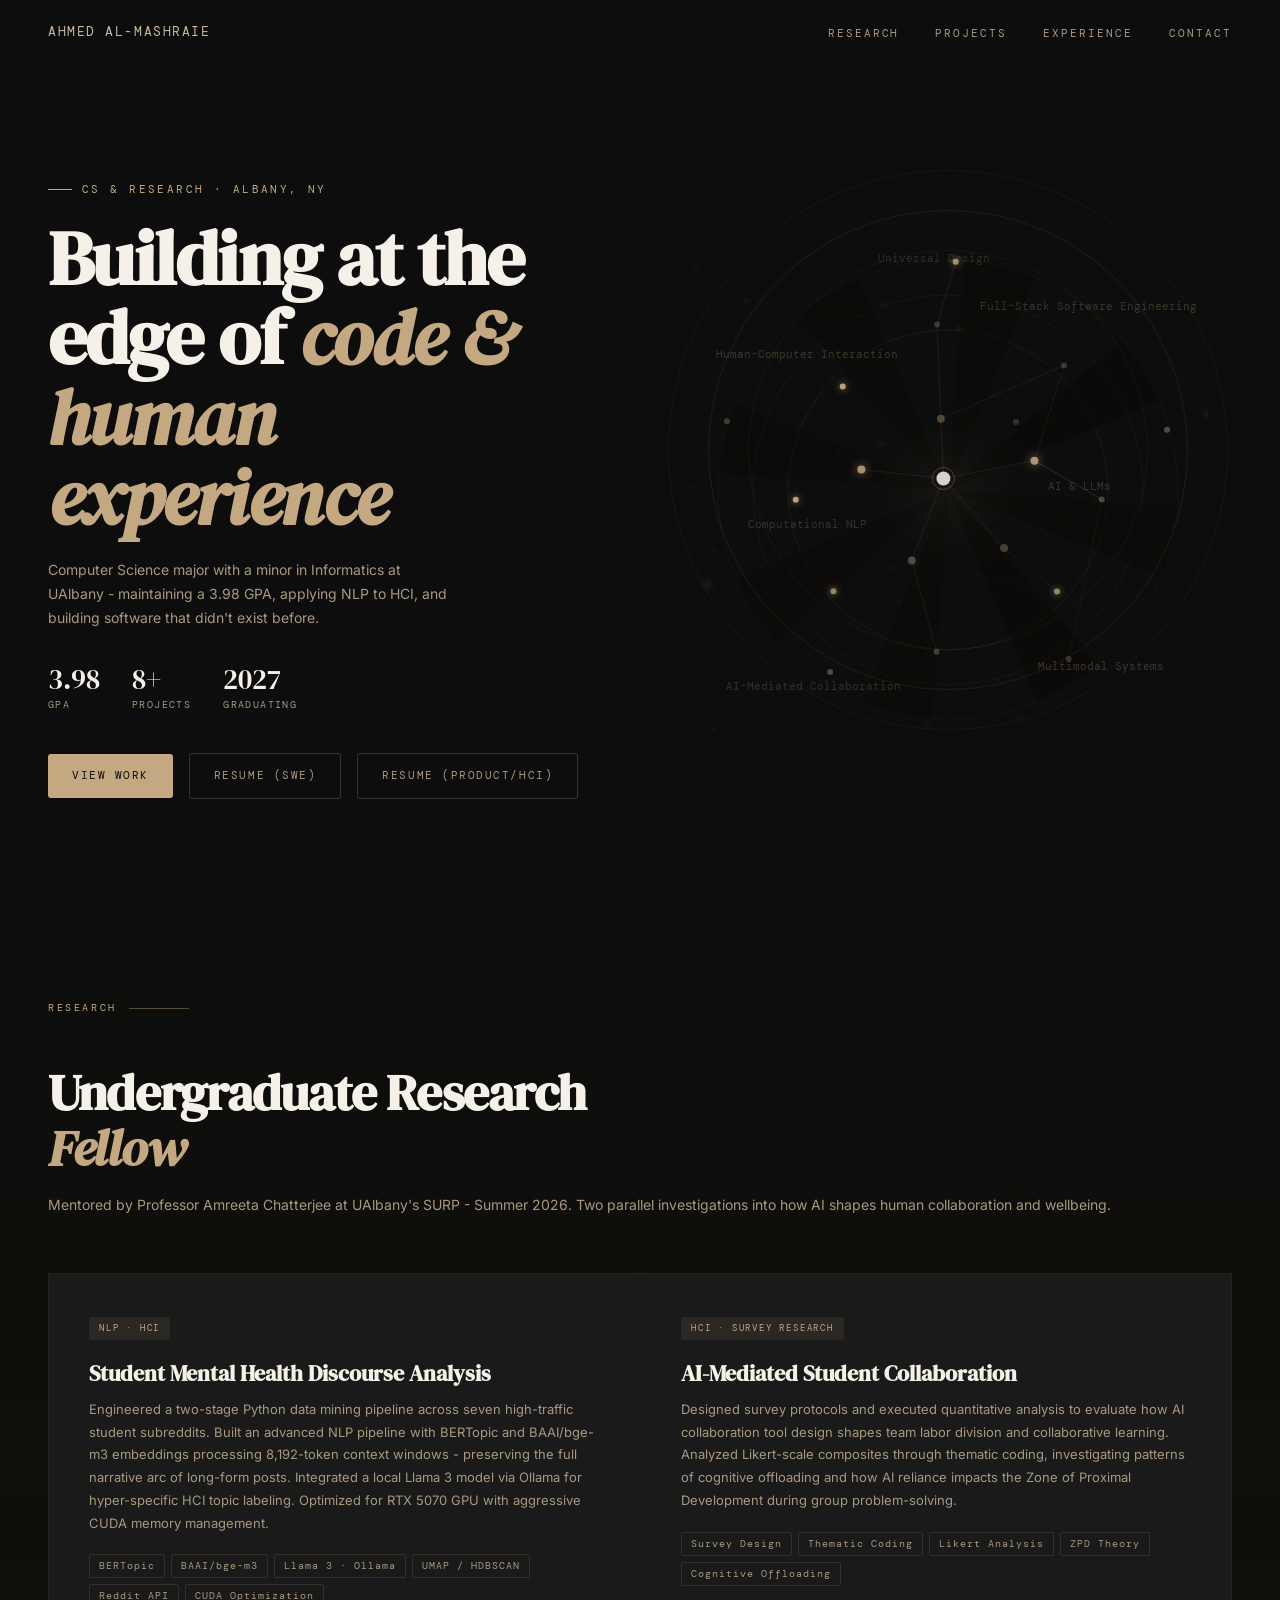
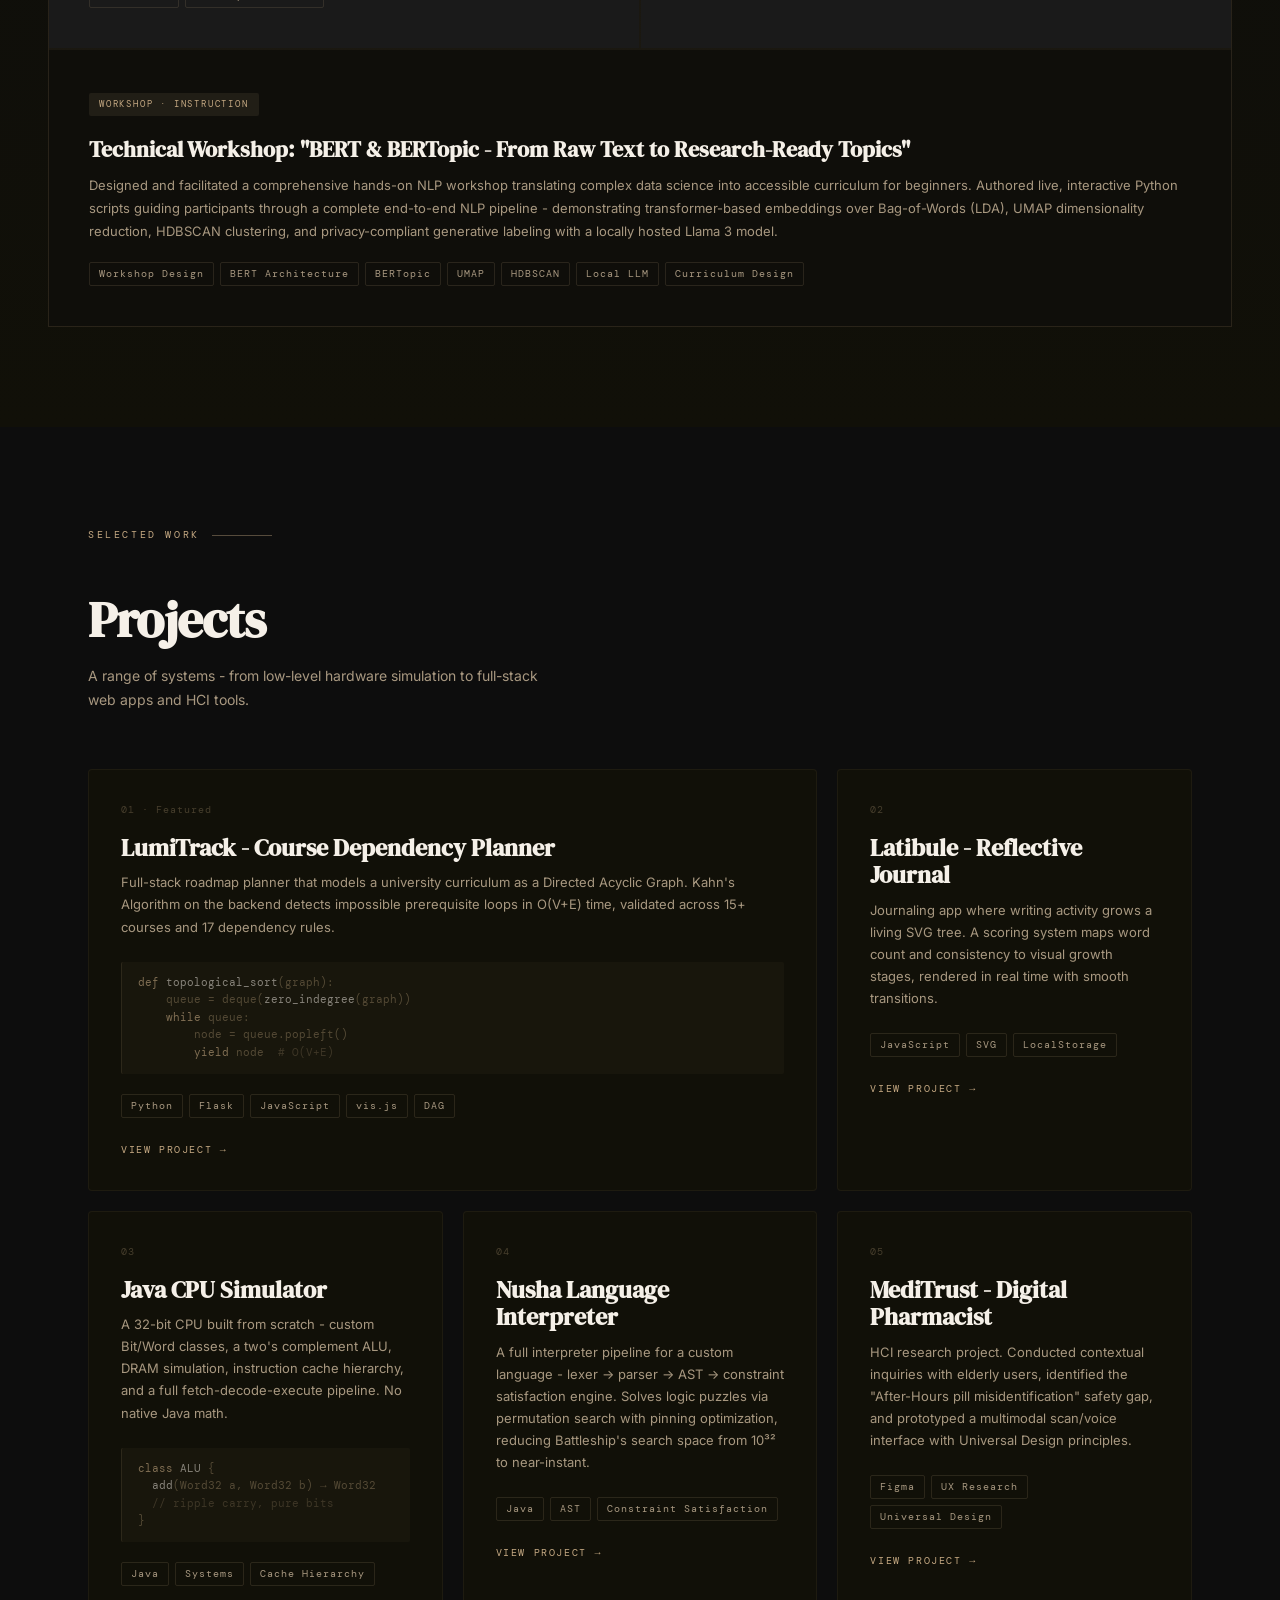
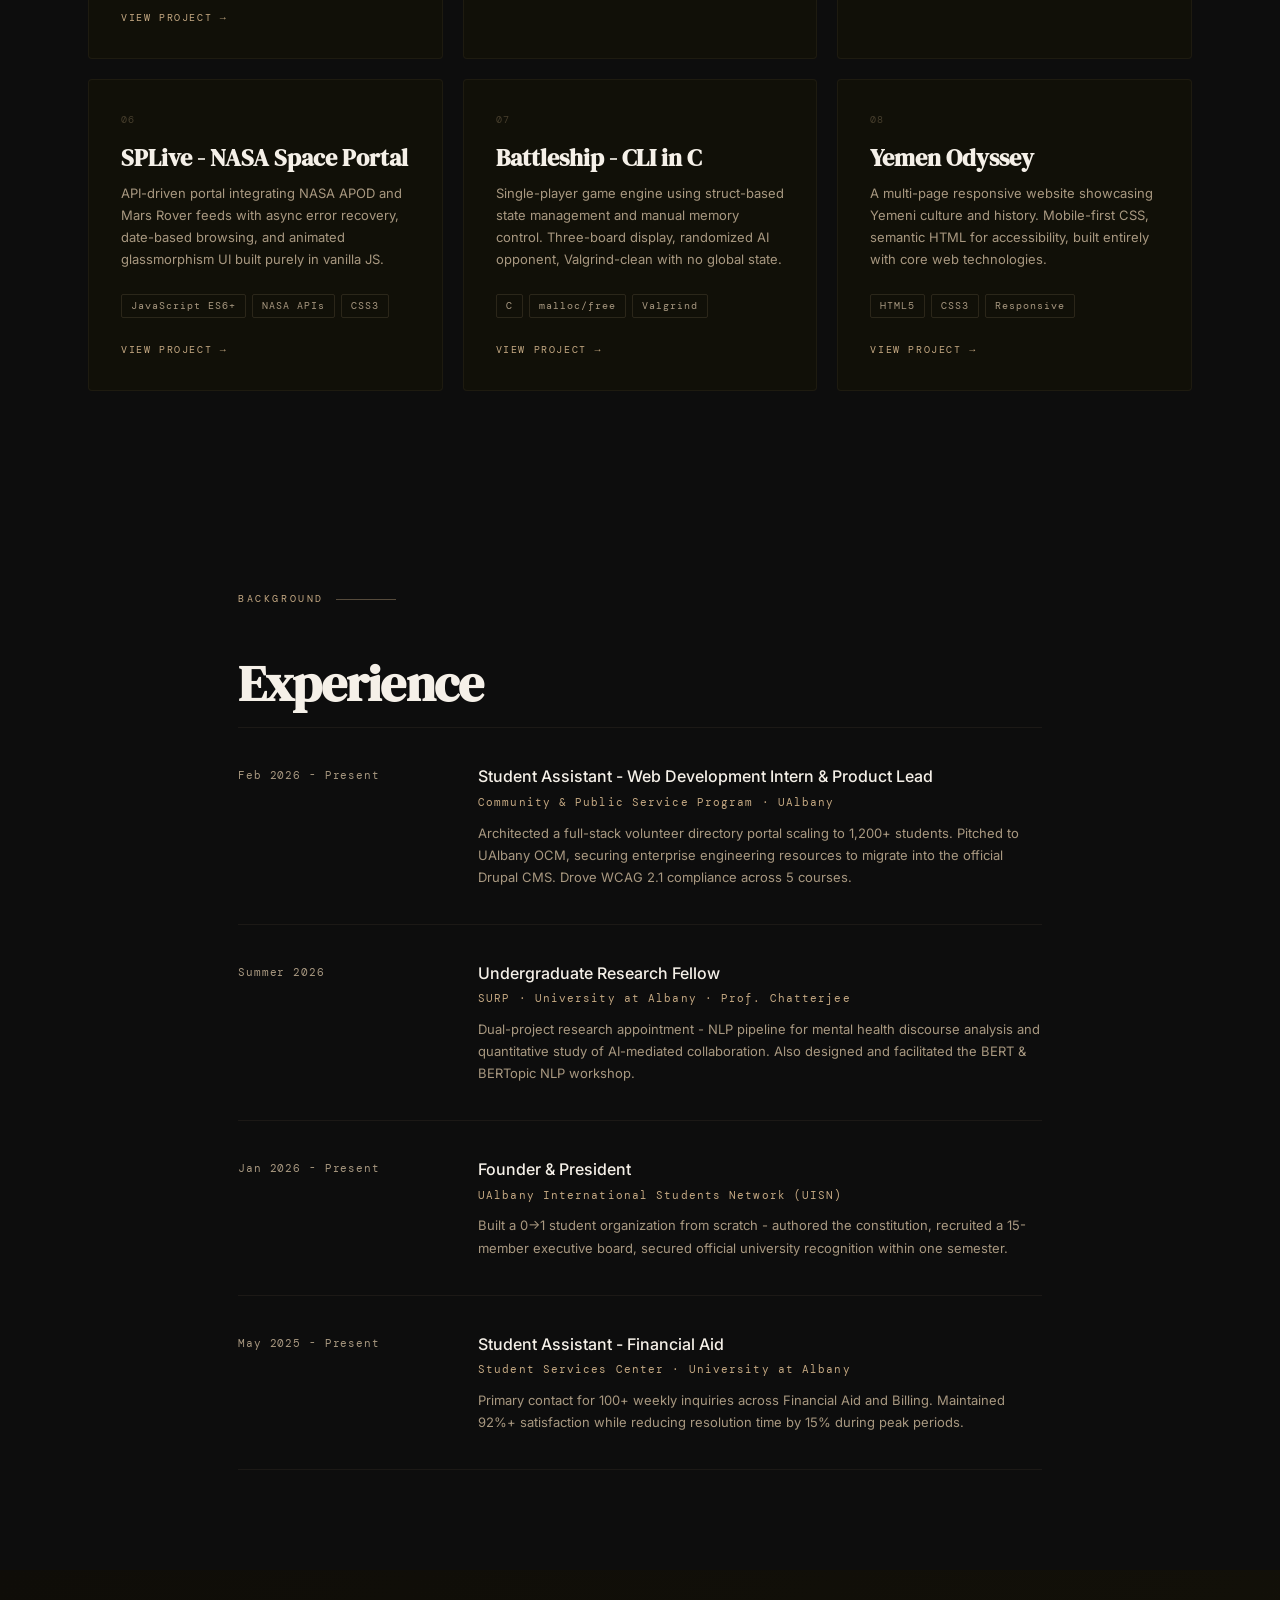
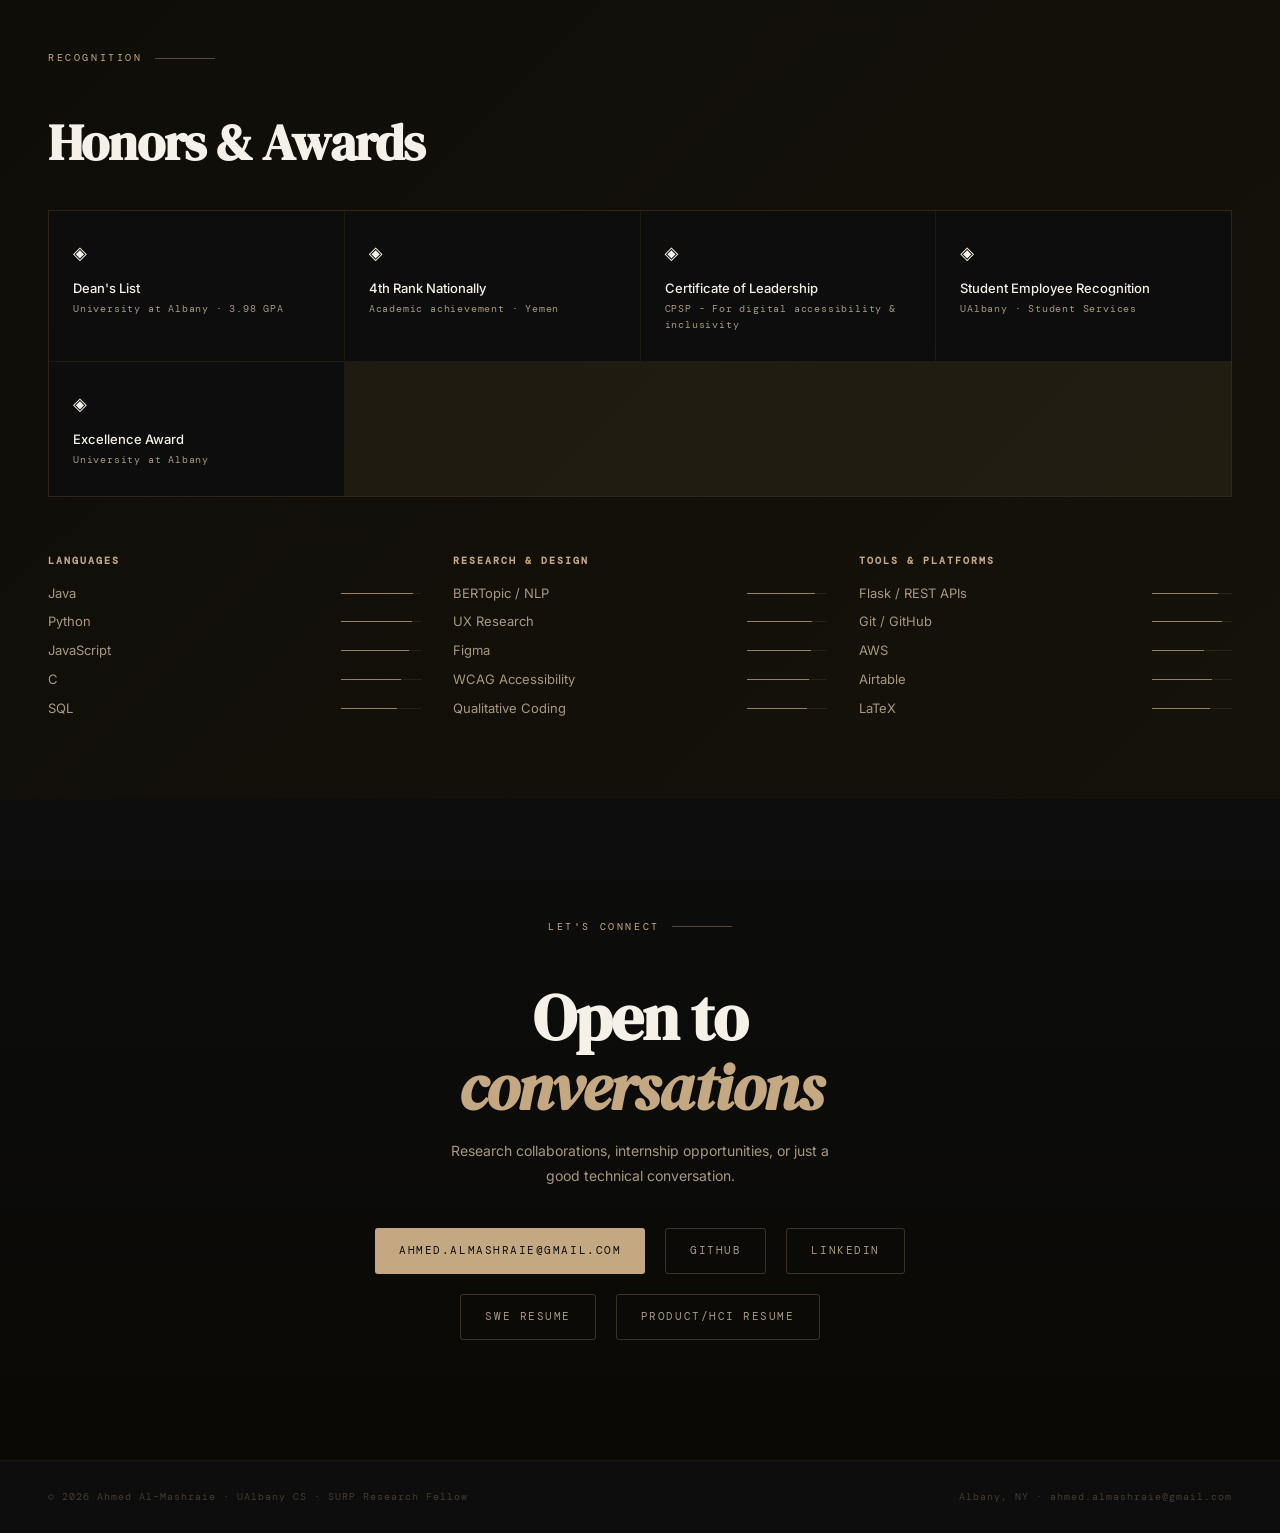
==== commit 2146dc88: "Update HTML structure and content" ====
--- a/index.html
+++ b/index.html
@@ -193,7 +193,7 @@
     padding-top: 80px;
     position: relative;
   }
-  heroCanvas {
+  #heroCanvas {
     width: 100%;
     max-width: 520px;
     height: 520px;
@@ -833,7 +833,7 @@
     <div class="exp-item">
       <div class="exp-date">Feb 2026 - Present</div>
       <div class="exp-content">
-        <h3>Web Development Intern &amp; Product Lead</h3>
+        <h3>Student Assistant - Web Development Intern &amp; Product Lead</h3>
         <div class="org">Community &amp; Public Service Program · UAlbany</div>
         <p>Architected a full-stack volunteer directory portal scaling to 1,200+ students. Pitched to UAlbany OCM, securing enterprise engineering resources to migrate into the official Drupal CMS. Drove WCAG 2.1 compliance across 5 courses.</p>
       </div>
@@ -942,10 +942,11 @@
     <p class="section-subtitle fade-in">Research collaborations, internship opportunities, or just a good technical conversation.</p>
     <div class="contact-links fade-in">
       <a href="mailto:ahmed.almashraie@gmail.com" class="btn btn-primary">ahmed.almashraie@gmail.com</a>
+      <a href="https://github.com/ahmash11/" class="btn btn-ghost" target="_blank">GitHub</a>
+    <a href="https://www.linkedin.com/in/ahmed-al-mashraie-37b487354/" class="btn btn-ghost" target="_blank">LinkedIn</a>
+
       <a href="Ahmed_Al_Mashraie_SWE_Resume.pdf" target="_blank" class="btn btn-ghost">SWE Resume</a>
       <a href="Ahmed_Al_Mashraie_TPM_HCI_Resume.pdf" target="_blank" class="btn btn-ghost">Product/HCI Resume</a>
-      <a href="https://www.linkedin.com/in/ahmed-al-mashraie-37b487354/" class="btn btn-ghost" target="_blank">LinkedIn</a>
-      <a href="https://github.com/ahmash11/" class="btn btn-ghost" target="_blank">GitHub</a>
     </div>
   </div>
 </div>
@@ -1015,13 +1016,13 @@
 
   //  Code fragments 
  const snippets = [
-    { text: 'Human-Computer Interaction',     x: 28,  y: 58,  alpha: 0, targetAlpha: 0.35 },
-    { text: 'Full-Stack Software Engineering', x: 310, y: 80,  alpha: 0, targetAlpha: 0.28 },
+    { text: 'Human-Computer Interaction',     x: 28,  y: 128,  alpha: 0, targetAlpha: 0.35 },
+    { text: 'Full-Stack Software Engineering', x: 292, y: 80,  alpha: 0, targetAlpha: 0.28 },
     { text: 'AI-Mediated Collaboration',      x: 38,  y: 460, alpha: 0, targetAlpha: 0.25 },
     { text: 'Multimodal Systems',             x: 350, y: 440, alpha: 0, targetAlpha: 0.30 },
     { text: 'Universal Design',               x: 190, y: 32,  alpha: 0, targetAlpha: 0.22 },
     { text: 'AI & LLMs',              x: 360, y: 260, alpha: 0, targetAlpha: 0.28 },
-    { text: 'Computational NLP',          x: 60,  y: 340, alpha: 0, targetAlpha: 0.26 },
+    { text: 'Computational NLP',          x: 60,  y: 298, alpha: 0, targetAlpha: 0.26 },
   ];
 
   //  Lens aperture 
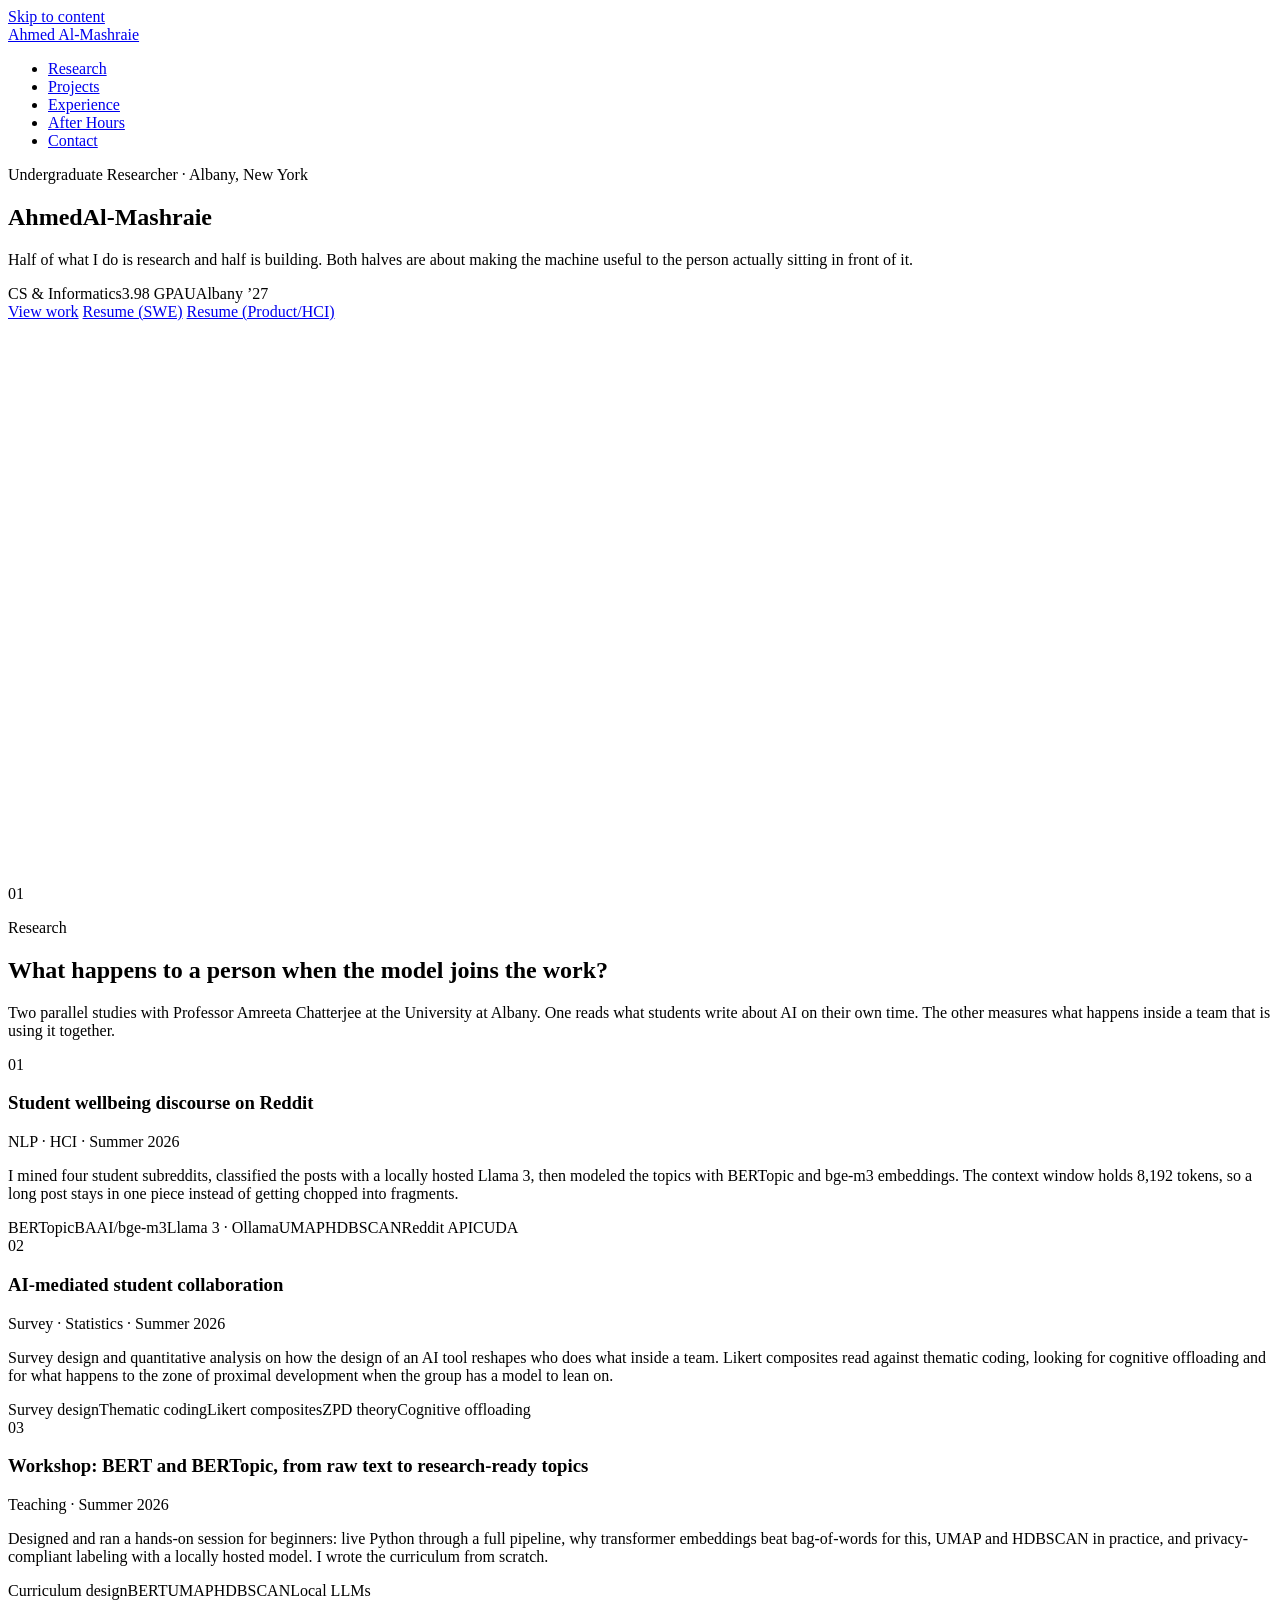
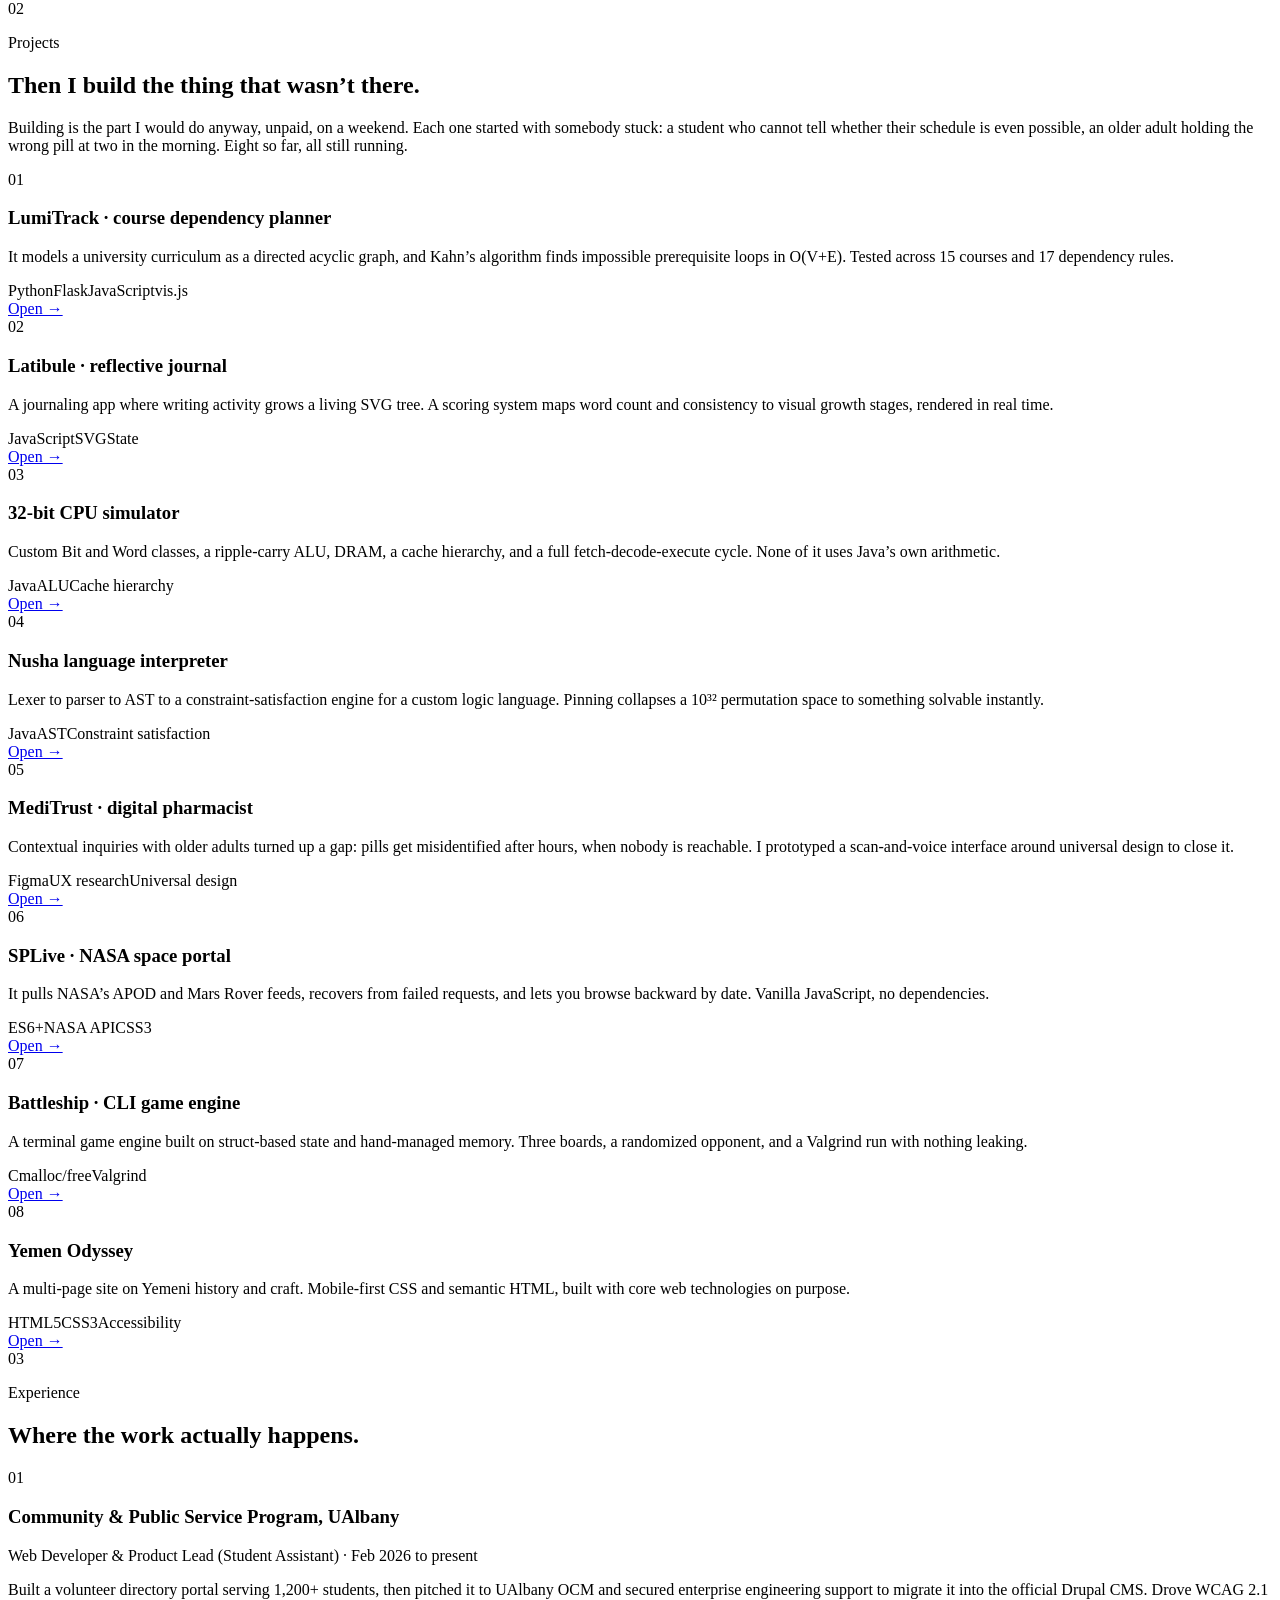
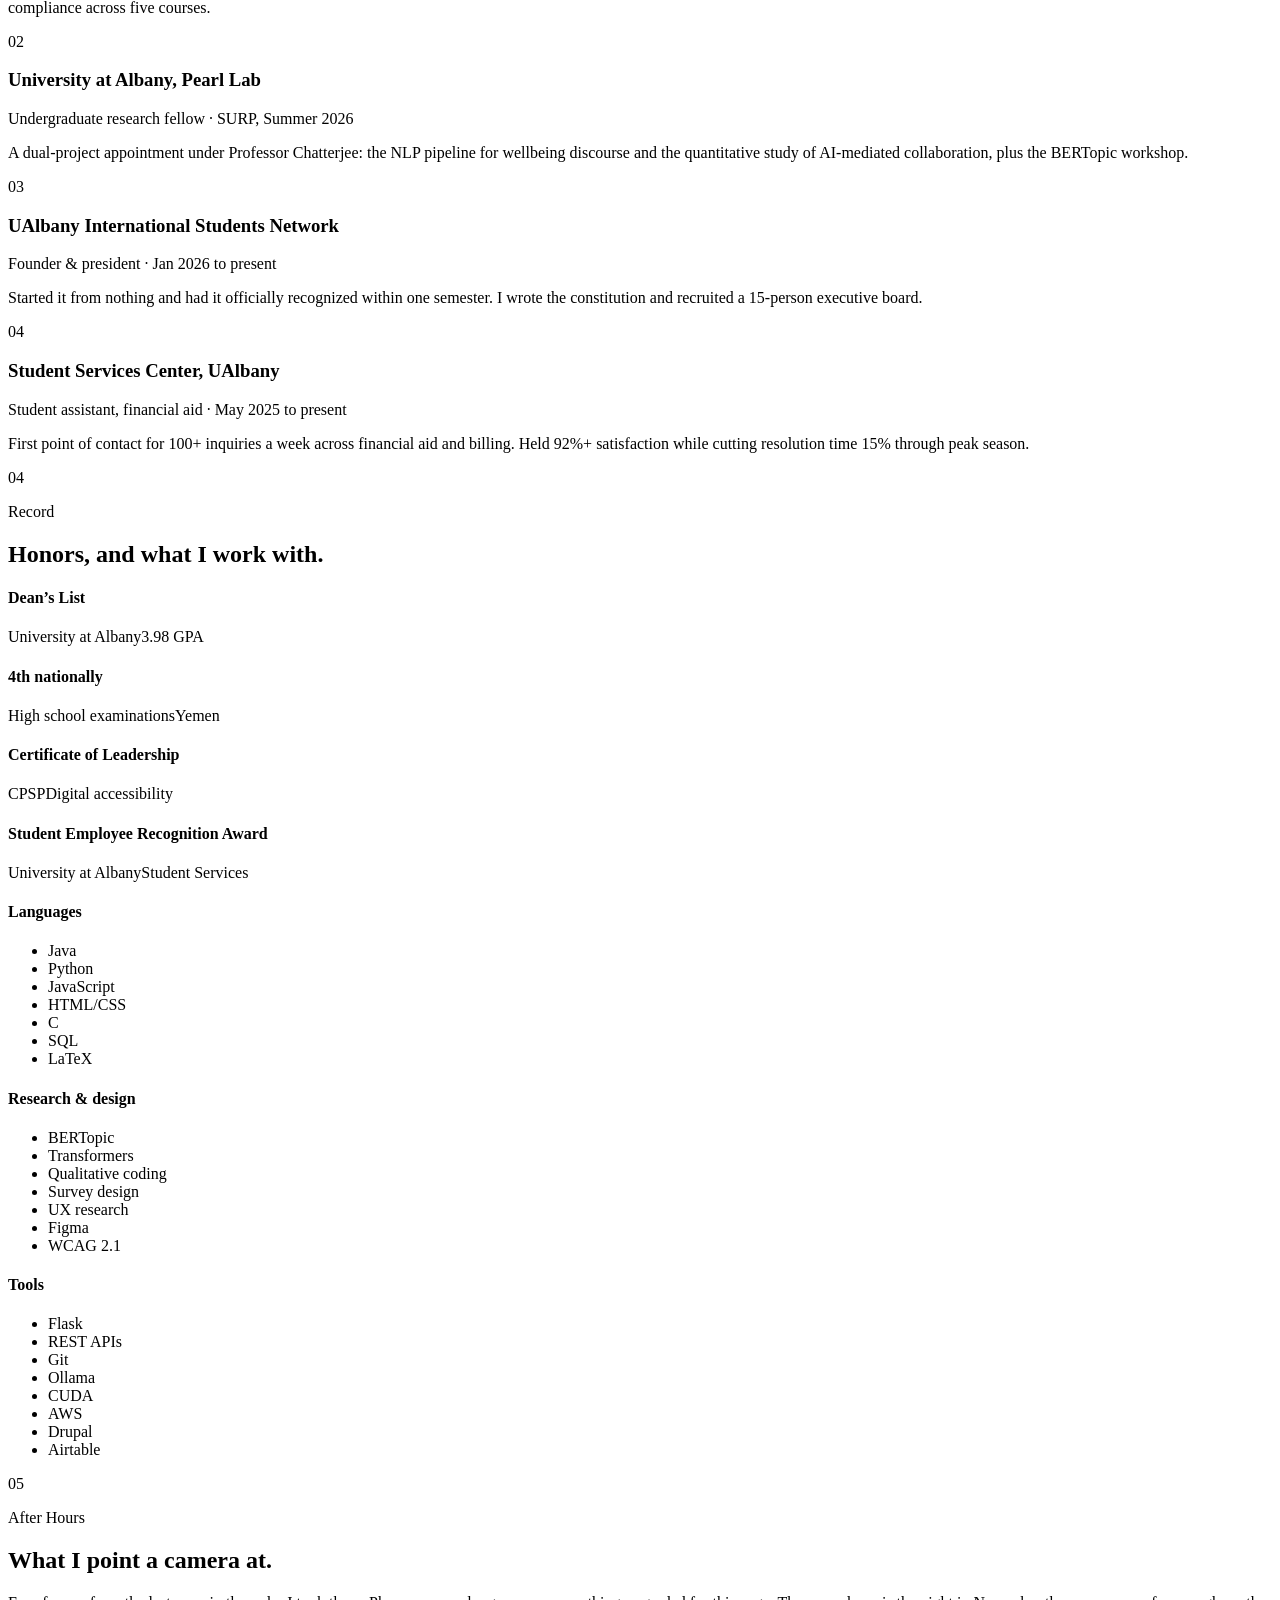
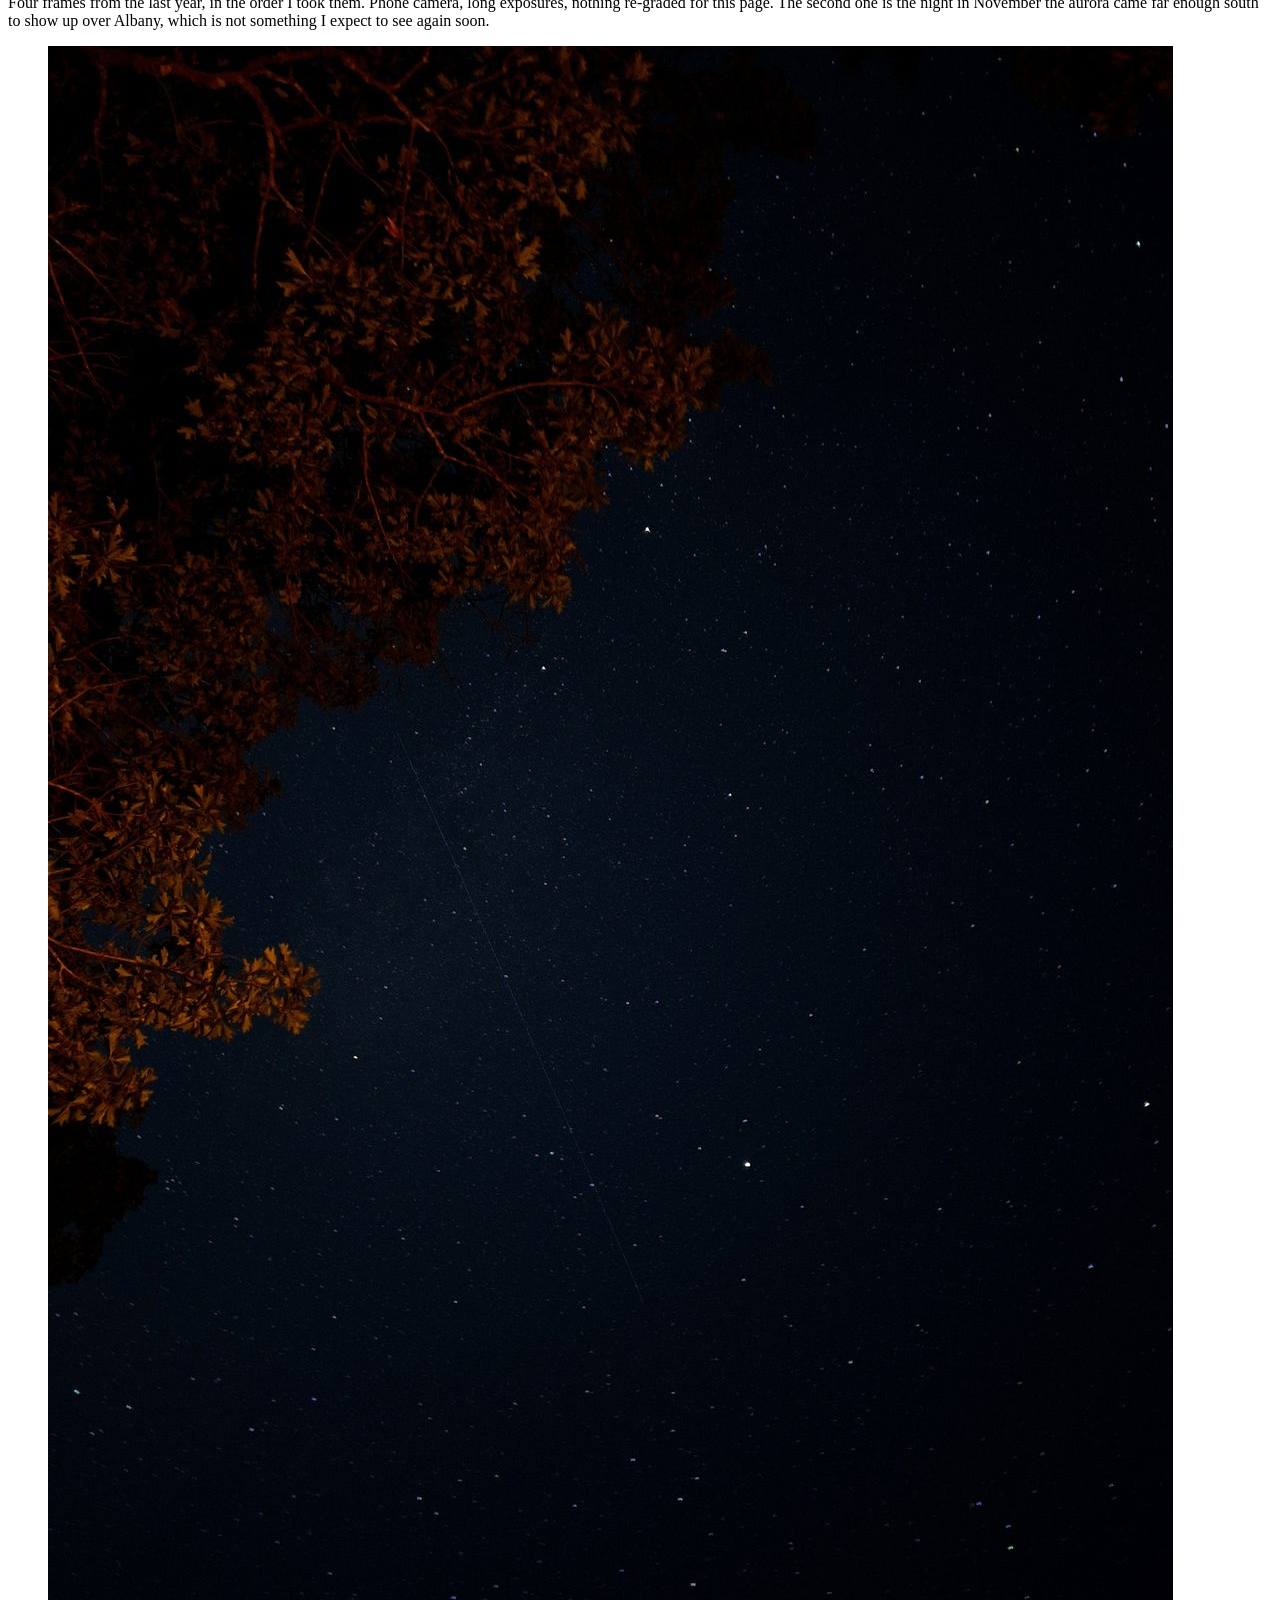
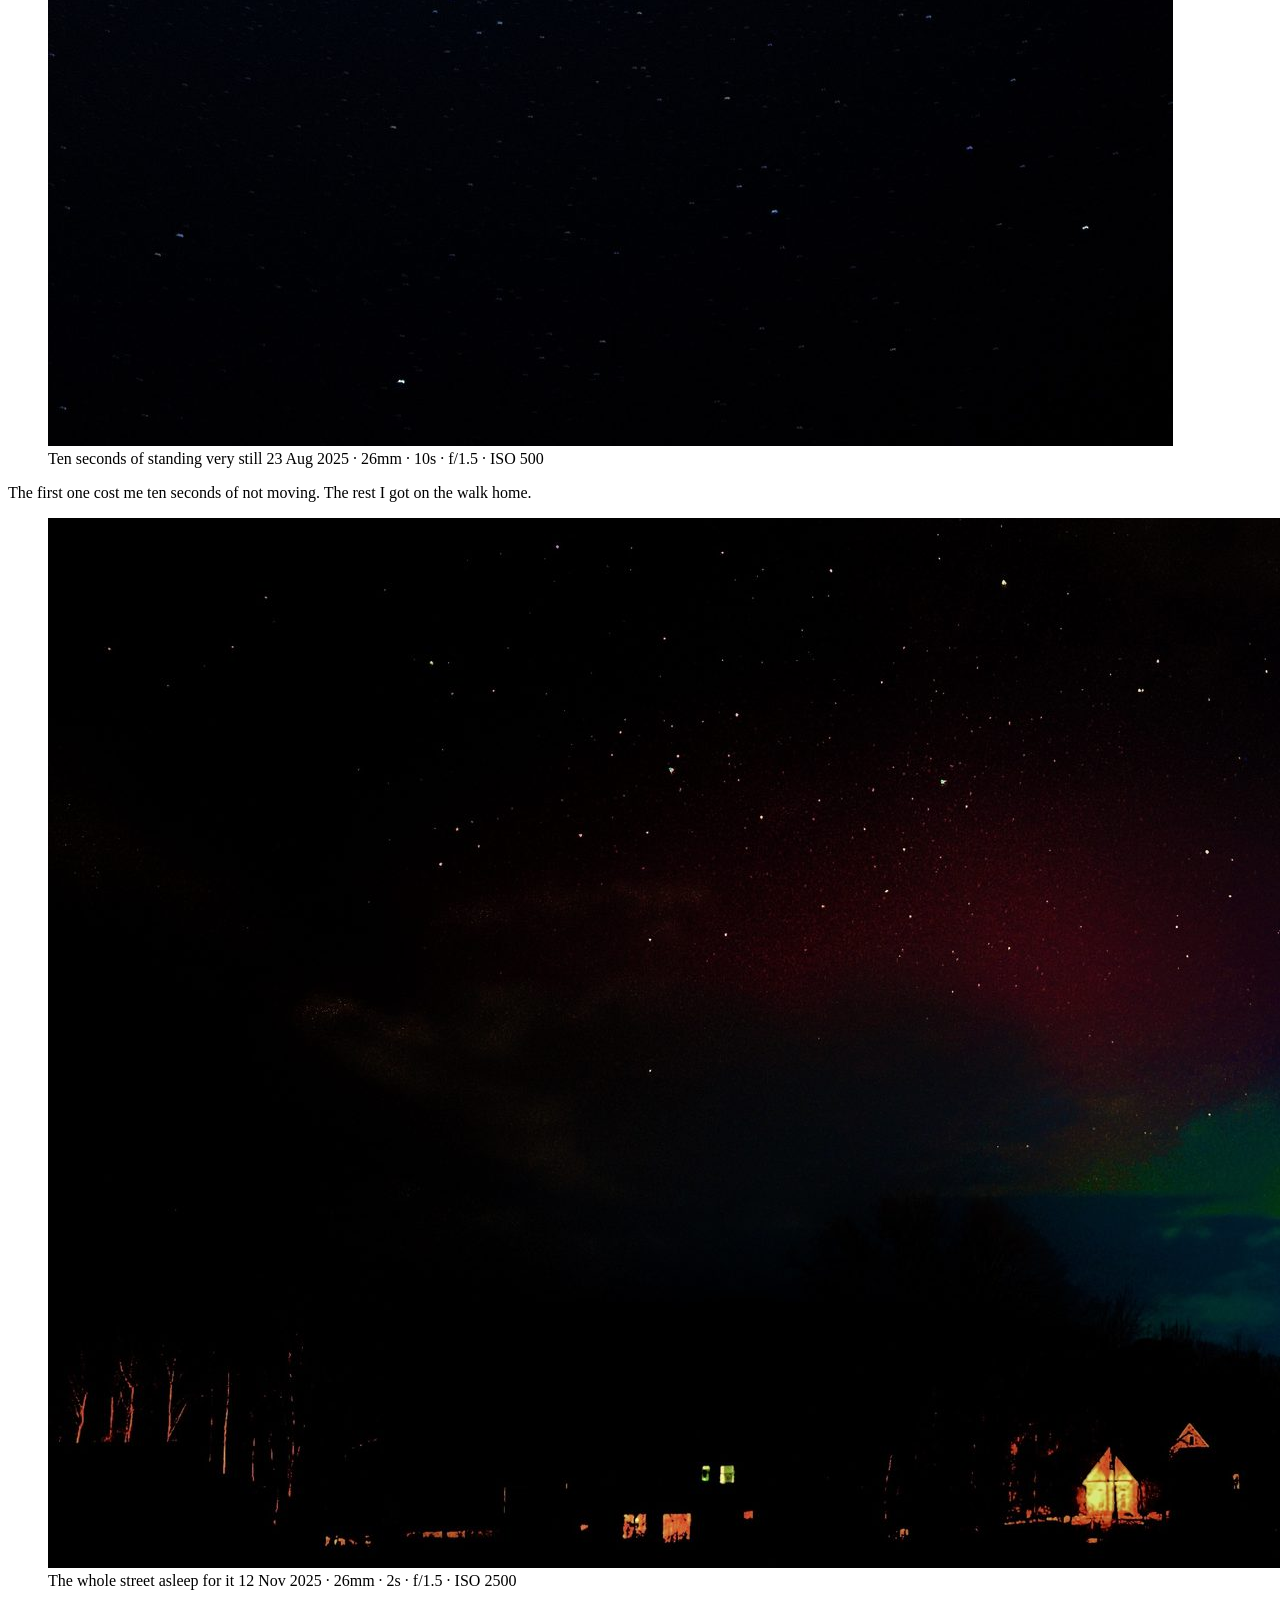
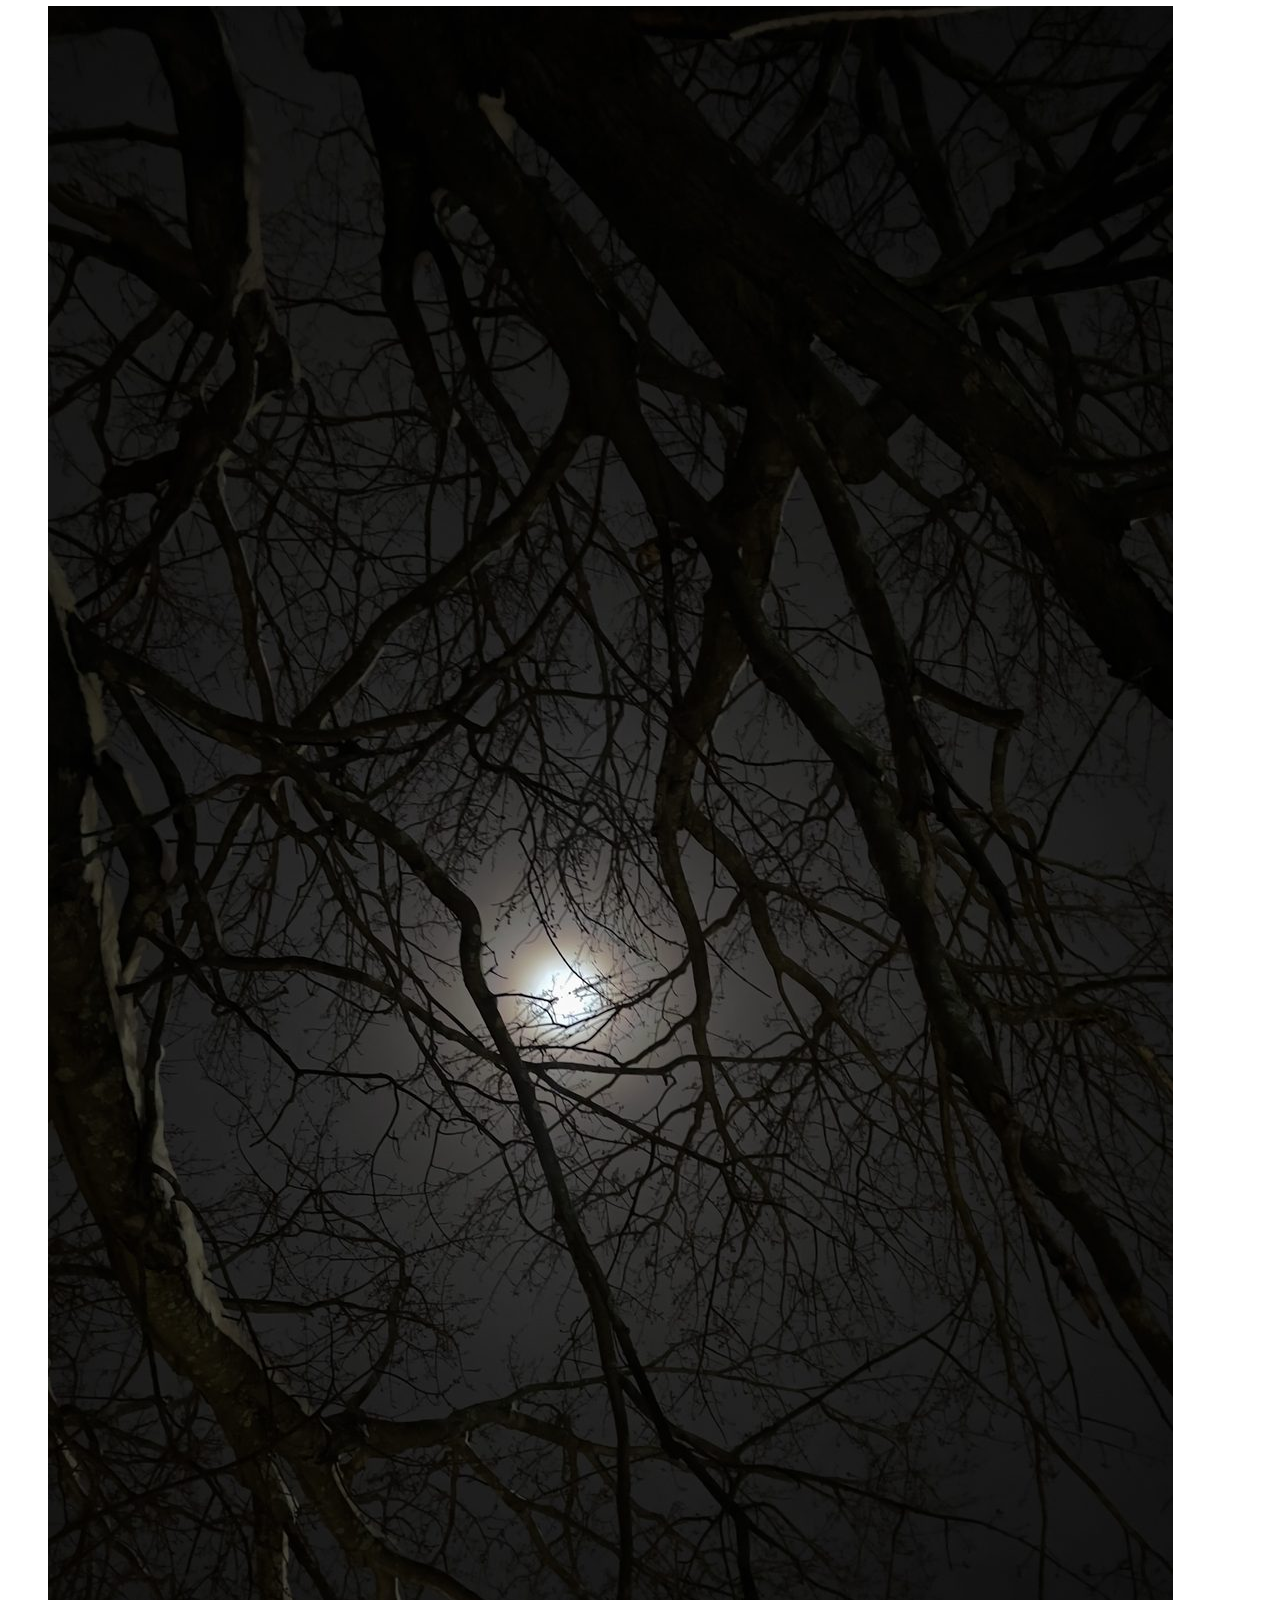
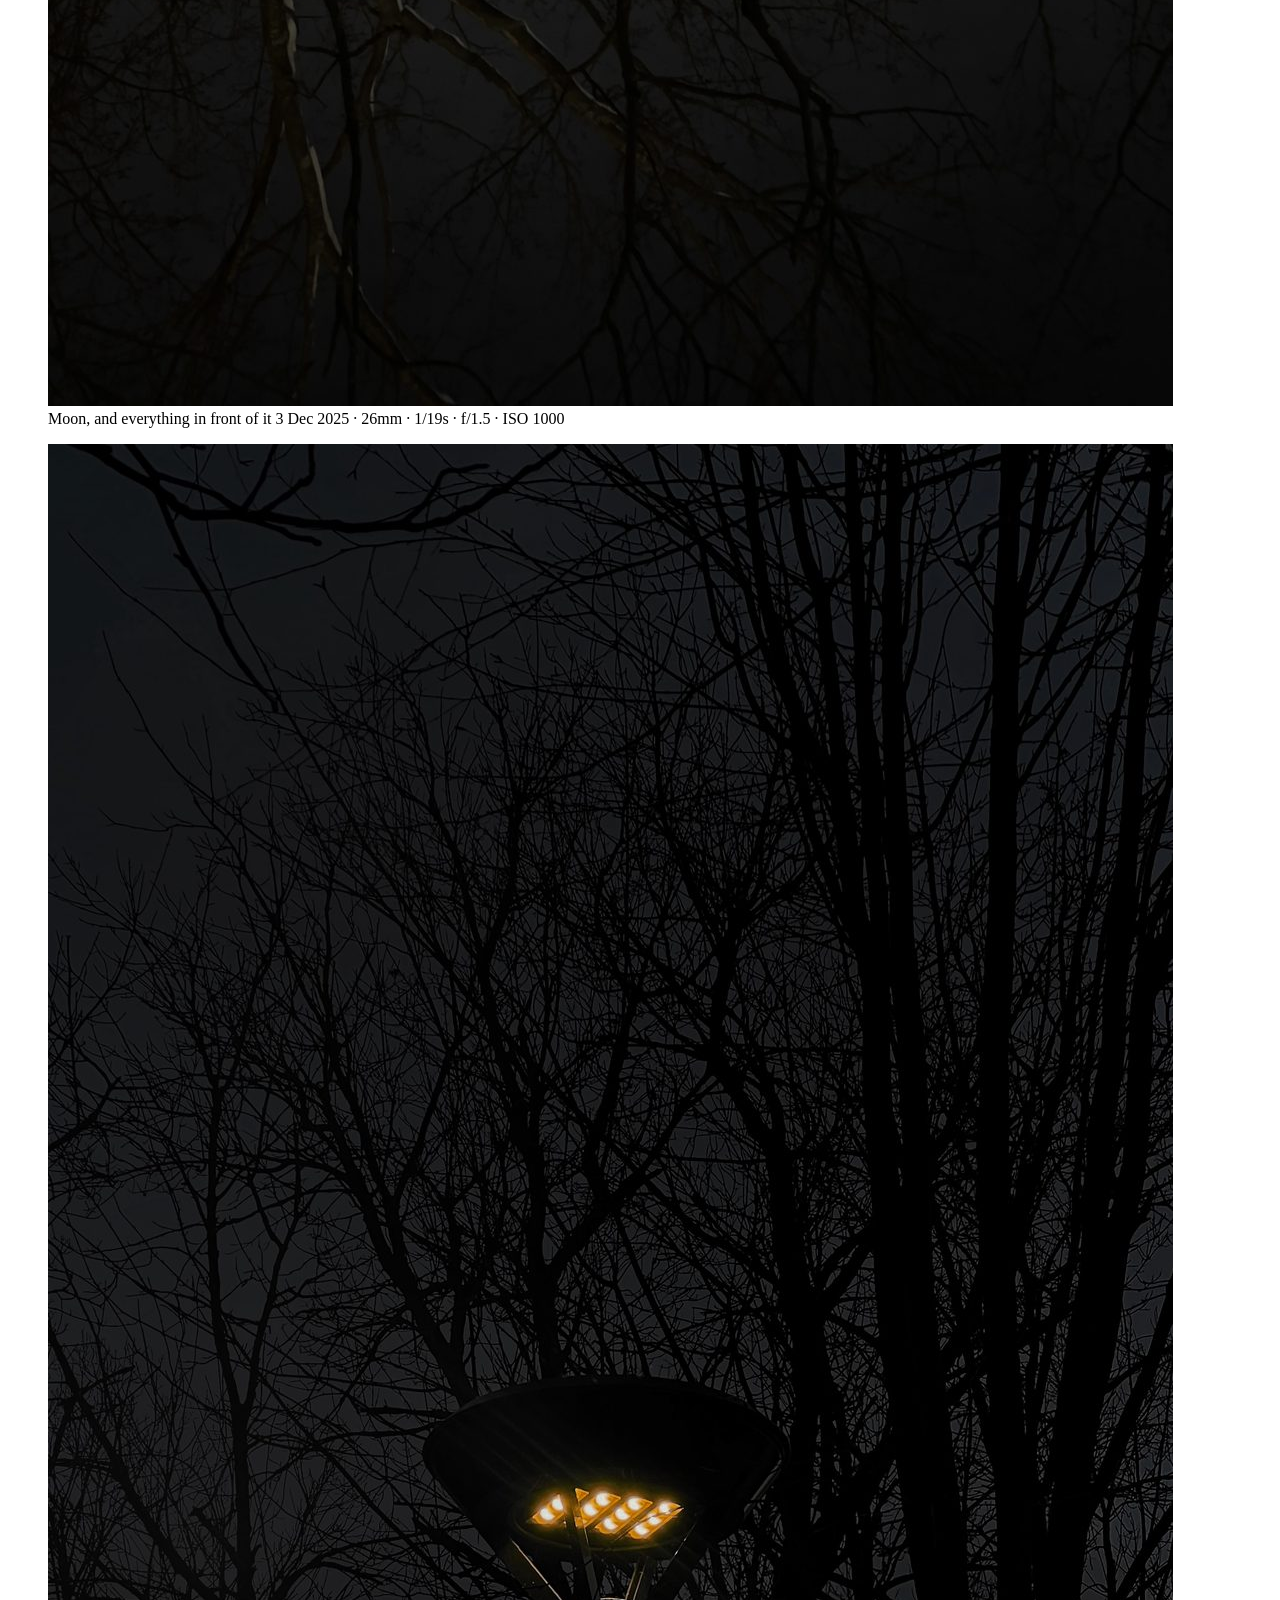
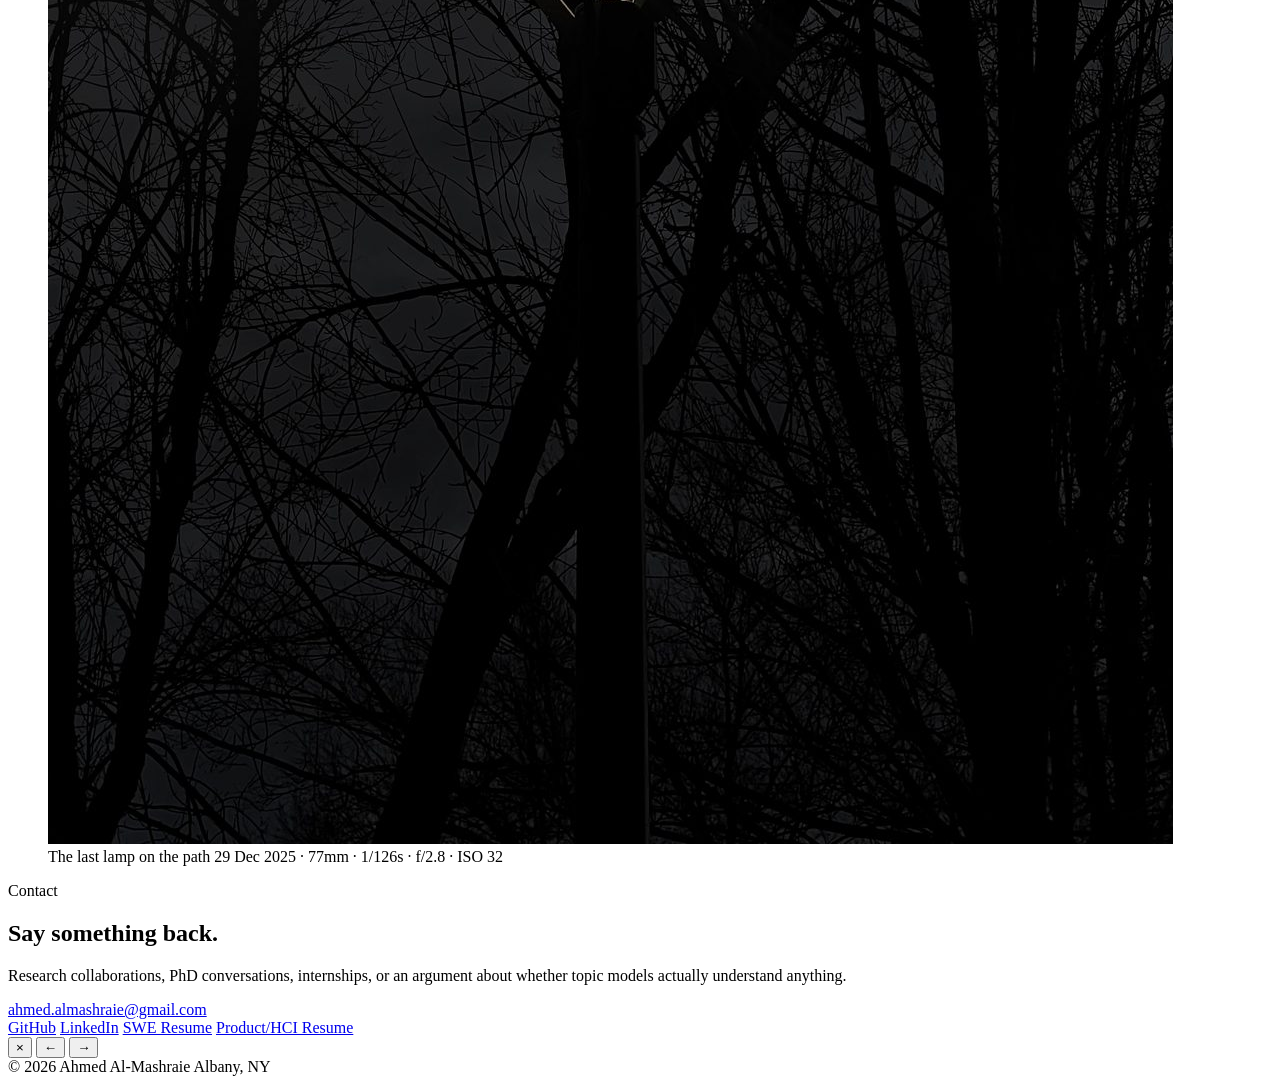
==== commit 44b8965d: "Update structure and design" ====
--- a/index.html
+++ b/index.html
@@ -3,1233 +3,380 @@
 <head>
 <meta charset="UTF-8">
 <meta name="viewport" content="width=device-width, initial-scale=1.0">
-<title>Ahmed Al-Mashraie</title>
-<link rel="icon" href="data:image/svg+xml,<svg xmlns='http://www.w3.org/2000/svg' viewBox='0 0 24 24' fill='none' stroke='%23c4a882' stroke-width='2' stroke-linecap='round' stroke-linejoin='round'><circle cx='18' cy='5' r='3'/><circle cx='6' cy='12' r='3'/><circle cx='18' cy='19' r='3'/><line x1='8.59' y1='13.51' x2='15.42' y2='17.49'/><line x1='15.41' y1='6.51' x2='8.59' y2='10.49'/></svg>">
+<title>Ahmed Al-Mashraie · CS and HCI research</title>
+<meta name="description" content="Ahmed Al-Mashraie, undergraduate researcher at the University at Albany, working on NLP, human-computer interaction, and the software in between.">
+<meta name="theme-color" content="#000000">
+<link rel="icon" href="data:image/svg+xml,<svg xmlns='http://www.w3.org/2000/svg' viewBox='0 0 24 24'><circle cx='12' cy='12' r='9' fill='none' stroke='%23e8e8e8' stroke-width='1' opacity='0.35'/><circle cx='12' cy='12' r='2.3' fill='%23ffffff'/></svg>">
 <link rel="preconnect" href="https://fonts.googleapis.com">
-<link href="https://fonts.googleapis.com/css2?family=DM+Serif+Display:ital@0;1&family=DM+Mono:wght@300;400;500&family=Inter:wght@300;400;500&display=swap" rel="stylesheet">
-<style>
-  *, *::before, *::after { box-sizing: border-box; margin: 0; padding: 0; }
-
-  :root {
-    --ink:       #0d0d0d;
-    --ink-soft:  #1a1a1a;
-    --parchment: #f5f0e8;
-    --cream:     #ede8de;
-    --warm:      #c8b99a;
-    --warm-dim:  #a89880;
-    --accent:    #c4a882;
-    --glow:      rgba(196,168,130,0.18);
-    --mono:      'DM Mono', monospace;
-    --serif:     'DM Serif Display', sans-serif;
-    --sans:      'Inter', system-ui, sans-serif;
-  }
-
-  html { scroll-behavior: smooth; }
-
-  body {
-    background: var(--ink);
-    color: var(--parchment);
-    font-family: var(--sans);
-    font-size: 15px;
-    line-height: 1.6;
-    overflow-x: hidden;
-    -webkit-font-smoothing: antialiased;
-  }
-
-  /*  NAV  */
-  nav {
-    position: fixed; top: 0; left: 0; right: 0; z-index: 100;
-    display: flex; align-items: center; justify-content: space-between;
-    padding: 20px 48px;
-    mix-blend-mode: normal;
-  }
-  nav::before {
-    content: '';
-    position: absolute; inset: 0;
-    background: linear-gradient(to bottom, rgba(13,13,13,0.92), transparent);
-    backdrop-filter: blur(0px);
-    pointer-events: none;
-  }
-  .nav-logo {
-    font-family: var(--mono);
-    font-size: 13px;
-    letter-spacing: 0.12em;
-    color: var(--warm);
-    text-transform: uppercase;
-    position: relative;
-  }
-  .nav-links {
-    display: flex; gap: 36px; list-style: none; position: relative;
-  }
-  .nav-links a {
-    font-family: var(--mono);
-    font-size: 11px;
-    letter-spacing: 0.18em;
-    text-transform: uppercase;
-    color: var(--warm-dim);
-    text-decoration: none;
-    transition: color 0.2s;
-  }
-  .nav-links a:hover { color: var(--parchment); }
-
-  /*  HERO  */
-  .hero {
-    min-height: 100vh;
-    display: grid;
-    grid-template-columns: 1fr 1fr;
-    align-items: center;
-    padding: 0 48px;
-    gap: 48px;
-    position: relative;
-    overflow: hidden;
-  }
-  .hero-left { padding-top: 80px; }
-
-  .eyebrow {
-    font-family: var(--mono);
-    font-size: 11px;
-    letter-spacing: 0.22em;
-    text-transform: uppercase;
-    color: var(--accent);
-    margin-bottom: 20px;
-    display: flex;
-    align-items: center;
-    gap: 10px;
-  }
-  .eyebrow::before {
-    content: '';
-    display: inline-block;
-    width: 24px; height: 1px;
-    background: var(--accent);
-  }
-
-  h1 {
-    font-family: var(--serif);
-    font-size: clamp(52px, 6vw, 84px);
-    line-height: 1.04;
-    letter-spacing: -0.02em;
-    color: var(--parchment);
-    margin-bottom: 10px;
-  }
-  h1 em {
-    font-style: italic;
-    color: var(--accent);
-  }
-  .hero-tagline {
-    font-size: 14px;
-    color: var(--warm-dim);
-    max-width: 400px;
-    margin-top: 20px;
-    line-height: 1.7;
-  }
-  .hero-meta {
-    margin-top: 36px;
-    display: flex;
-    gap: 32px;
-  }
-  .hero-stat {
-    display: flex;
-    flex-direction: column;
-    gap: 4px;
-  }
-  .hero-stat .num {
-    font-family: var(--serif);
-    font-size: 28px;
-    color: var(--parchment);
-    line-height: 1;
-  }
-  .hero-stat .label {
-    font-family: var(--mono);
-    font-size: 10px;
-    letter-spacing: 0.14em;
-    text-transform: uppercase;
-    color: var(--warm-dim);
-  }
-  .hero-cta {
-    margin-top: 40px;
-    display: flex;
-    gap: 16px;
-    align-items: center;
-  }
-  .btn {
-    display: inline-flex;
-    align-items: center;
-    gap: 8px;
-    font-family: var(--mono);
-    font-size: 11px;
-    letter-spacing: 0.14em;
-    text-transform: uppercase;
-    text-decoration: none;
-    padding: 13px 24px;
-    border-radius: 3px;
-    transition: all 0.22s;
-    cursor: pointer;
-    border: none;
-  }
-  .btn-primary {
-    background: var(--accent);
-    color: var(--ink);
-  }
-  .btn-primary:hover {
-    background: var(--warm);
-    transform: translateY(-1px);
-    box-shadow: 0 8px 24px rgba(196,168,130,0.3);
-  }
-  .btn-ghost {
-    background: transparent;
-    color: var(--warm-dim);
-    border: 1px solid rgba(196,168,130,0.25);
-  }
-  .btn-ghost:hover {
-    border-color: var(--accent);
-    color: var(--accent);
-  }
-
-  /*  CANVAS VISUALIZATION  */
-  .hero-visual {
-    display: flex;
-    align-items: center;
-    justify-content: center;
-    padding-top: 80px;
-    position: relative;
-  }
-  #heroCanvas {
-    width: 100%;
-    max-width: 520px;
-    height: 520px;
-    border-radius: 4px;
-    display: block;
-  }
-  .lens-ring {
-    position: absolute;
-    border-radius: 50%;
-    pointer-events: none;
-    border: 1px solid rgba(196,168,130,0.06);
-  }
-  .lens-ring:nth-child(1) { width: 560px; height: 560px; top: 50%; left: 50%; transform: translate(-50%,-50%); }
-  .lens-ring:nth-child(2) { width: 480px; height: 480px; top: 50%; left: 50%; transform: translate(-50%,-50%); border-color: rgba(196,168,130,0.1); }
-  .lens-ring:nth-child(3) { width: 400px; height: 400px; top: 50%; left: 50%; transform: translate(-50%,-50%); border-color: rgba(196,168,130,0.06); }
-
-  /*  SECTION LAYOUT  */
-  section {
-    padding: 100px 48px;
-    max-width: 1200px;
-    margin: 0 auto;
-  }
-
-  .section-label {
-    font-family: var(--mono);
-    font-size: 10px;
-    letter-spacing: 0.26em;
-    text-transform: uppercase;
-    color: var(--accent);
-    margin-bottom: 48px;
-    display: flex;
-    align-items: center;
-    gap: 12px;
-  }
-  .section-label::after {
-    content: '';
-    flex: 1;
-    max-width: 60px;
-    height: 1px;
-    background: var(--accent);
-    opacity: 0.4;
-  }
-
-  .section-title {
-    font-family: var(--serif);
-    font-size: clamp(36px, 4vw, 52px);
-    line-height: 1.1;
-    letter-spacing: -0.015em;
-    margin-bottom: 16px;
-  }
-  .section-subtitle {
-    font-size: 14px;
-    color: var(--warm-dim);
-    max-width: 480px;
-    line-height: 1.75;
-    margin-bottom: 56px;
-  }
-
-  /*  RESEARCH  */
-  #research {
-    background: linear-gradient(to bottom, var(--ink), #111008);
-    max-width: 100%;
-    padding: 100px 48px;
-  }
-  #research > * { max-width: 1200px; margin-left: auto; margin-right: auto; }
-  #research .section-label { max-width: 1200px; margin: 0 auto 48px; }
-  #research .section-title { max-width: 1200px; margin: 0 auto 16px; }
-  #research .section-subtitle { max-width: 1200px; margin: 0 auto 56px; }
-
-  .research-grid {
-    display: grid;
-    grid-template-columns: 1fr 1fr;
-    gap: 2px;
-    max-width: 1200px;
-    margin: 0 auto;
-    background: rgba(196,168,130,0.06);
-    border: 1px solid rgba(196,168,130,0.08);
-  }
-  .research-card {
-    background: var(--ink-soft);
-    padding: 40px;
-    position: relative;
-    overflow: hidden;
-    transition: background 0.2s;
-  }
-  .research-card:hover { background: #1c1a15; }
-  .research-card::before {
-    content: '';
-    position: absolute;
-    top: 0; left: 0;
-    width: 2px; height: 0;
-    background: var(--accent);
-    transition: height 0.4s ease;
-  }
-  .research-card:hover::before { height: 100%; }
-
-  .research-badge {
-    font-family: var(--mono);
-    font-size: 9px;
-    letter-spacing: 0.2em;
-    text-transform: uppercase;
-    color: var(--accent);
-    background: rgba(196,168,130,0.1);
-    padding: 4px 10px;
-    border-radius: 2px;
-    display: inline-block;
-    margin-bottom: 20px;
-  }
-  .research-card h3 {
-    font-family: var(--serif);
-    font-size: 22px;
-    line-height: 1.2;
-    margin-bottom: 12px;
-    color: var(--parchment);
-  }
-  .research-card p {
-    font-size: 13px;
-    color: var(--warm-dim);
-    line-height: 1.75;
-    margin-bottom: 20px;
-  }
-  .research-tags {
-    display: flex;
-    flex-wrap: wrap;
-    gap: 6px;
-  }
-  .tag {
-    font-family: var(--mono);
-    font-size: 10px;
-    letter-spacing: 0.1em;
-    color: var(--warm-dim);
-    border: 1px solid rgba(196,168,130,0.15);
-    padding: 3px 9px;
-    border-radius: 2px;
-  }
-
-  /*  PROJECTS  */
-  .projects-grid {
-    display: grid;
-    grid-template-columns: repeat(3, 1fr);
-    gap: 20px;
-  }
-  .project-card {
-    background: #111008;
-    border: 1px solid rgba(196,168,130,0.07);
-    border-radius: 4px;
-    padding: 32px;
-    position: relative;
-    overflow: hidden;
-    cursor: default;
-    transition: border-color 0.25s, transform 0.25s;
-  }
-  .project-card:hover {
-    border-color: rgba(196,168,130,0.22);
-    transform: translateY(-3px);
-  }
-  .project-card.featured {
-    grid-column: span 2;
-  }
-  .project-number {
-    font-family: var(--mono);
-    font-size: 10px;
-    color: rgba(196,168,130,0.3);
-    letter-spacing: 0.1em;
-    margin-bottom: 16px;
-  }
-  .project-card h3 {
-    font-family: var(--serif);
-    font-size: 24px;
-    line-height: 1.15;
-    margin-bottom: 10px;
-    color: var(--parchment);
-  }
-  .project-card p {
-    font-size: 13px;
-    color: var(--warm-dim);
-    line-height: 1.7;
-    margin-bottom: 24px;
-  }
-  .project-stack {
-    display: flex; flex-wrap: wrap; gap: 6px;
-    margin-bottom: 24px;
-  }
-  .project-link {
-    font-family: var(--mono);
-    font-size: 10px;
-    letter-spacing: 0.16em;
-    text-transform: uppercase;
-    color: var(--accent);
-    text-decoration: none;
-    display: flex;
-    align-items: center;
-    gap: 6px;
-    transition: gap 0.2s;
-  }
-  .project-link:hover { gap: 10px; }
-
-  /* Mini code snippet in card */
-  .code-snippet {
-    font-family: var(--mono);
-    font-size: 11px;
-    line-height: 1.6;
-    color: rgba(196,168,130,0.35);
-    background: rgba(196,168,130,0.04);
-    border-left: 1px solid rgba(196,168,130,0.12);
-    padding: 12px 16px;
-    margin-bottom: 20px;
-    border-radius: 2px;
-    white-space: pre;
-    overflow: auto;
-  }
-  .code-kw { color: rgba(196,168,130,0.6); }
-  .code-fn { color: rgba(245,240,232,0.5); }
-  .code-str { color: rgba(196,168,130,0.45); }
-
-  /*  EXPERIENCE  */
-  .exp-list {
-    display: flex;
-    flex-direction: column;
-    gap: 0;
-    border-top: 1px solid rgba(196,168,130,0.08);
-  }
-  .exp-item {
-    display: grid;
-    grid-template-columns: 200px 1fr;
-    gap: 40px;
-    padding: 36px 0;
-    border-bottom: 1px solid rgba(196,168,130,0.08);
-    transition: background 0.2s;
-  }
-  .exp-date {
-    font-family: var(--mono);
-    font-size: 11px;
-    color: var(--warm-dim);
-    letter-spacing: 0.08em;
-    padding-top: 3px;
-  }
-  .exp-content h3 {
-    font-size: 16px;
-    font-weight: 500;
-    color: var(--parchment);
-    margin-bottom: 4px;
-  }
-  .exp-content .org {
-    font-family: var(--mono);
-    font-size: 11px;
-    color: var(--accent);
-    letter-spacing: 0.1em;
-    margin-bottom: 10px;
-  }
-  .exp-content p {
-    font-size: 13px;
-    color: var(--warm-dim);
-    line-height: 1.7;
-  }
-
-  /*  HONORS  */
-  #honors {
-    background: linear-gradient(135deg, #0f0d08 0%, #141209 100%);
-    max-width: 100%;
-    padding: 80px 48px;
-  }
-  .honors-inner {
-    max-width: 1200px;
-    margin: 0 auto;
-  }
-  .honors-grid {
-    display: grid;
-    grid-template-columns: repeat(4, 1fr);
-    gap: 1px;
-    background: rgba(196,168,130,0.08);
-    border: 1px solid rgba(196,168,130,0.08);
-    margin-top: 40px;
-  }
-  .honor-item {
-    background: #0d0d0d;
-    padding: 28px 24px;
-    position: relative;
-    overflow: hidden;
-  }
-  .honor-item::after {
-    content: '';
-    position: absolute;
-    bottom: 0; left: 0; right: 0;
-    height: 1px;
-    background: linear-gradient(to right, transparent, var(--accent), transparent);
-    opacity: 0;
-    transition: opacity 0.3s;
-  }
-  .honor-item:hover::after { opacity: 0.4; }
-  .honor-icon {
-    font-size: 18px;
-    margin-bottom: 12px;
-  }
-  .honor-item h4 {
-    font-size: 13px;
-    font-weight: 500;
-    color: var(--parchment);
-    margin-bottom: 4px;
-    line-height: 1.3;
-  }
-  .honor-item p {
-    font-family: var(--mono);
-    font-size: 10px;
-    color: var(--warm-dim);
-    letter-spacing: 0.08em;
-  }
-
-  /*  SKILLS  */
-  .skills-row {
-    display: grid;
-    grid-template-columns: repeat(3, 1fr);
-    gap: 32px;
-    margin-top: 8px;
-  }
-  .skill-group h4 {
-    font-family: var(--mono);
-    font-size: 10px;
-    letter-spacing: 0.2em;
-    text-transform: uppercase;
-    color: var(--accent);
-    margin-bottom: 14px;
-  }
-  .skill-list {
-    display: flex;
-    flex-direction: column;
-    gap: 8px;
-  }
-  .skill-item {
-    display: flex;
-    align-items: center;
-    justify-content: space-between;
-    font-size: 13px;
-    color: var(--warm-dim);
-  }
-  .skill-bar {
-    width: 80px;
-    height: 1px;
-    background: rgba(196,168,130,0.12);
-    position: relative;
-  }
-  .skill-fill {
-    position: absolute;
-    top: 0; left: 0; height: 100%;
-    background: var(--accent);
-    opacity: 0.7;
-  }
-
-  /*  CONTACT  */
-  #contact {
-    text-align: center;
-    padding: 120px 48px;
-    max-width: 100%;
-    background: linear-gradient(to bottom, var(--ink), #0a0905);
-  }
-  .contact-inner { max-width: 600px; margin: 0 auto; }
-  .contact-inner .section-title { font-size: clamp(40px, 5vw, 64px); }
-  .contact-inner .section-subtitle { margin: 16px auto 40px; max-width: 400px; }
-  .contact-links {
-    display: flex;
-    justify-content: center;
-    gap: 20px;
-    flex-wrap: wrap;
-  }
-
-  /*  FOOTER  */
-  footer {
-    border-top: 1px solid rgba(196,168,130,0.06);
-    padding: 28px 48px;
-    display: flex;
-    align-items: center;
-    justify-content: space-between;
-  }
-  footer p {
-    font-family: var(--mono);
-    font-size: 10px;
-    color: rgba(196,168,130,0.3);
-    letter-spacing: 0.1em;
-  }
-
-  /*  SCROLL FADE  */
-  .fade-in {
-    opacity: 0;
-    transform: translateY(24px);
-    transition: opacity 0.65s ease, transform 0.65s ease;
-  }
-  .fade-in.visible {
-    opacity: 1;
-    transform: none;
-  }
-  .featured-research {
-  grid-column: span 2;
-  background: #0f0e0a;
-  }
-
-  @media (max-width: 900px) {
-  .hero { grid-template-columns: 1fr; padding: 100px 24px 60px; }
-  .hero-visual { display: none; }
-  section { padding: 60px 24px; }
-  .projects-grid { grid-template-columns: 1fr; }
-  .project-card.featured { grid-column: span 1; }
-  
-  /* Research Card spanning  */
-  .research-grid { grid-template-columns: 1fr; }
-  .featured-research { grid-column: span 1; } 
-  
-  .exp-item { grid-template-columns: 1fr; gap: 8px; }
-  .honors-grid { grid-template-columns: 1fr 1fr; }
-  .skills-row { grid-template-columns: 1fr; }
-  
-  /* Allows the Nav links to wrap neatly on tiny screens */
-  nav { padding: 16px 24px; flex-wrap: wrap; justify-content: center; gap: 12px; }
-  .nav-links { gap: 16px; flex-wrap: wrap; justify-content: center; }
-  
-  footer { flex-direction: column; gap: 8px; text-align: center; }
-}
-
-/* Add an extra breakpoint for very small phones */
-@media (max-width: 500px) {
-  .honors-grid { grid-template-columns: 1fr; } /* Stacks honors 1 by 1 */
-  h1 { font-size: 42px; } /* Scales down the massive hero text slightly */
-}
-</style>
+<link rel="preconnect" href="https://fonts.gstatic.com" crossorigin>
+<link href="https://fonts.googleapis.com/css2?family=Fraunces:opsz,wght@9..144,300..500&family=Inter:wght@100..600&family=JetBrains+Mono:wght@400;500&display=swap" rel="stylesheet">
+<link rel="stylesheet" href="style.css">
 </head>
 <body>
 
-<!-- NAV -->
-<nav>
-  <div class="nav-logo">Ahmed Al-Mashraie</div>
-  <ul class="nav-links">
-    <li><a href="#research">Research</a></li>
-    <li><a href="#projects">Projects</a></li>
-    <li><a href="#experience">Experience</a></li>
-    <li><a href="#contact">Contact</a></li>
-  </ul>
-</nav>
-
-<!-- HERO -->
-<div class="hero">
-  <div class="hero-left">
-    <div class="eyebrow">CS &amp; Research · Albany, NY</div>
-    <h1>Building at the edge of <em>code &amp; human experience</em></h1>
-    <p class="hero-tagline">
-      Computer Science major with a minor in Informatics at UAlbany - maintaining a 3.98 GPA, applying NLP to HCI, and building software that didn't exist before.    </p>
-    <div class="hero-meta">
-      <div class="hero-stat">
-        <span class="num">3.98</span>
-        <span class="label">GPA</span>
-      </div>
-      <div class="hero-stat">
-        <span class="num">8+</span>
-        <span class="label">Projects</span>
-      </div>
-      <div class="hero-stat">
-        <span class="num">2027</span>
-        <span class="label">Graduating</span>
-      </div>
-    </div>
-    <div class="hero-cta" style="flex-wrap: wrap;">
-      <a href="#projects" class="btn btn-primary">View Work</a>
-      <a href="Ahmed_Al_Mashraie_SWE_Resume.pdf" target="_blank" class="btn btn-ghost">Resume (SWE)</a>
-      <a href="Ahmed_Al_Mashraie_TPM_HCI_Resume.pdf" target="_blank" class="btn btn-ghost">Resume (Product/HCI)</a>
-    </div>
-  </div>
-
-  <div class="hero-visual">
+<a href="#main" class="skip-link">Skip to content</a>
+<div class="grain" aria-hidden="true"></div>
+
+<div class="cursor" id="cursor" aria-hidden="true">
+  <div class="cursor-dot"></div>
+  <div class="cursor-ring" id="cursorRing"></div>
+</div>
+
+<header class="site-header" id="header">
+  <a href="#top" class="t-brand">Ahmed Al-Mashraie</a>
+  <nav aria-label="Sections">
+    <ul class="site-nav">
+      <li><a class="t-nav" href="#research">Research</a></li>
+      <li><a class="t-nav" href="#projects">Projects</a></li>
+      <li><a class="t-nav" href="#experience">Experience</a></li>
+      <li><a class="t-nav" href="#observations">After Hours</a></li>
+      <li><a class="t-nav" href="#contact">Contact</a></li>
+    </ul>
+  </nav>
+</header>
+
+<main id="main" tabindex="-1">
+<div id="top"></div>
+
+<!-- Hero -->
+<section class="hero">
+  <div class="hero-col">
+    <p class="t-label hero-label reveal">Undergraduate Researcher &middot; Albany, New York</p>
+    <h1 class="hero-name reveal">
+      <span>Ahmed</span><span>Al-Mashraie</span>
+    </h1>
+    <p class="t-body hero-tag reveal">Half of what I do is research and half is building. Both halves are about making the machine useful to the person actually sitting in front of it.</p>
+    <div class="t-meta hero-meta reveal">
+      <span>CS &amp; Informatics</span><span>3.98 GPA</span><span>UAlbany &rsquo;27</span>
+    </div>
+    <div class="hero-cta reveal">
+      <a class="btn btn-solid" href="#projects">View work</a>
+      <a class="btn btn-line" href="Ahmed_Al_Mashraie_SWE_Resume.pdf" target="_blank" rel="noopener">Resume (SWE)</a>
+      <a class="btn btn-line" href="Ahmed_Al_Mashraie_TPM_HCI_Resume.pdf" target="_blank" rel="noopener">Resume (Product/HCI)</a>
+    </div>
+  </div>
+  <div class="hero-visual reveal" aria-hidden="true">
     <div class="lens-ring"></div>
     <div class="lens-ring"></div>
     <div class="lens-ring"></div>
-    <canvas id="heroCanvas" width="520" height="520"></canvas>
-  </div>
+    <canvas id="nodeCanvas" width="560" height="560"></canvas>
+  </div>
+</section>
+
+<!-- Research -->
+<section class="band" id="research">
+  <div class="band-head reveal">
+    <span class="t-meta band-num">01</span>
+    <div>
+      <p class="t-label">Research</p>
+      <h2 class="t-heading">What happens to a person <span class="accent">when the model joins the work?</span></h2>
+      <p class="t-body">Two parallel studies with Professor Amreeta Chatterjee at the University at Albany. One reads what students write about AI on their own time. The other measures what happens inside a team that is using it together.</p>
+    </div>
+  </div>
+
+  <div class="entry-list">
+    <article class="entry reveal">
+      <span class="t-meta entry-num">01</span>
+      <div class="entry-body">
+        <h3>Student wellbeing discourse on Reddit</h3>
+        <p class="t-meta entry-role">NLP &middot; HCI &middot; Summer 2026</p>
+        <p class="t-body">I mined four student subreddits, classified the posts with a locally hosted Llama&nbsp;3, then modeled the topics with BERTopic and bge-m3 embeddings. The context window holds 8,192 tokens, so a long post stays in one piece instead of getting chopped into fragments.</p>
+        <div class="chips"><span>BERTopic</span><span>BAAI/bge-m3</span><span>Llama 3 &middot; Ollama</span><span>UMAP</span><span>HDBSCAN</span><span>Reddit API</span><span>CUDA</span></div>
+      </div>
+    </article>
+
+    <article class="entry reveal">
+      <span class="t-meta entry-num">02</span>
+      <div class="entry-body">
+        <h3>AI-mediated student collaboration</h3>
+        <p class="t-meta entry-role">Survey &middot; Statistics &middot; Summer 2026</p>
+        <p class="t-body">Survey design and quantitative analysis on how the design of an AI tool reshapes who does what inside a team. Likert composites read against thematic coding, looking for cognitive offloading and for what happens to the zone of proximal development when the group has a model to lean on.</p>
+        <div class="chips"><span>Survey design</span><span>Thematic coding</span><span>Likert composites</span><span>ZPD theory</span><span>Cognitive offloading</span></div>
+      </div>
+    </article>
+
+    <article class="entry reveal">
+      <span class="t-meta entry-num">03</span>
+      <div class="entry-body">
+        <h3>Workshop: BERT and BERTopic, from raw text to research-ready topics</h3>
+        <p class="t-meta entry-role">Teaching &middot; Summer 2026</p>
+        <p class="t-body">Designed and ran a hands-on session for beginners: live Python through a full pipeline, why transformer embeddings beat bag-of-words for this, UMAP and HDBSCAN in practice, and privacy-compliant labeling with a locally hosted model. I wrote the curriculum from scratch.</p>
+        <div class="chips"><span>Curriculum design</span><span>BERT</span><span>UMAP</span><span>HDBSCAN</span><span>Local LLMs</span></div>
+      </div>
+    </article>
+  </div>
+</section>
+
+<!-- Projects -->
+<section class="band" id="projects">
+  <div class="band-head reveal">
+    <span class="t-meta band-num">02</span>
+    <div>
+      <p class="t-label">Projects</p>
+      <h2 class="t-heading">Then I build <span class="accent">the thing that wasn&rsquo;t there.</span></h2>
+      <p class="t-body">Building is the part I would do anyway, unpaid, on a weekend. Each one started with somebody stuck: a student who cannot tell whether their schedule is even possible, an older adult holding the wrong pill at two in the morning. Eight so far, all still running.</p>
+    </div>
+  </div>
+
+  <div class="entry-list">
+    <article class="entry reveal">
+      <span class="t-meta entry-num">01</span>
+      <div class="entry-body">
+        <h3>LumiTrack &middot; course dependency planner</h3>
+        <p class="t-body">It models a university curriculum as a directed acyclic graph, and Kahn&rsquo;s algorithm finds impossible prerequisite loops in O(V+E). Tested across 15 courses and 17 dependency rules.</p>
+        <div class="entry-foot">
+          <div class="chips"><span>Python</span><span>Flask</span><span>JavaScript</span><span>vis.js</span></div>
+          <a class="chip-link" href="https://ahmash11.github.io/LumiTrack/" target="_blank" rel="noopener">Open &rarr;</a>
+        </div>
+      </div>
+    </article>
+
+    <article class="entry reveal">
+      <span class="t-meta entry-num">02</span>
+      <div class="entry-body">
+        <h3>Latibule &middot; reflective journal</h3>
+        <p class="t-body">A journaling app where writing activity grows a living SVG tree. A scoring system maps word count and consistency to visual growth stages, rendered in real time.</p>
+        <div class="entry-foot">
+          <div class="chips"><span>JavaScript</span><span>SVG</span><span>State</span></div>
+          <a class="chip-link" href="https://ahmash11.github.io/Latibule/" target="_blank" rel="noopener">Open &rarr;</a>
+        </div>
+      </div>
+    </article>
+
+    <article class="entry reveal">
+      <span class="t-meta entry-num">03</span>
+      <div class="entry-body">
+        <h3>32-bit CPU simulator</h3>
+        <p class="t-body">Custom Bit and Word classes, a ripple-carry ALU, DRAM, a cache hierarchy, and a full fetch-decode-execute cycle. None of it uses Java&rsquo;s own arithmetic.</p>
+        <div class="entry-foot">
+          <div class="chips"><span>Java</span><span>ALU</span><span>Cache hierarchy</span></div>
+          <a class="chip-link" href="https://github.com/ahmash11/CPU-Simulator" target="_blank" rel="noopener">Open &rarr;</a>
+        </div>
+      </div>
+    </article>
+
+    <article class="entry reveal">
+      <span class="t-meta entry-num">04</span>
+      <div class="entry-body">
+        <h3>Nusha language interpreter</h3>
+        <p class="t-body">Lexer to parser to AST to a constraint-satisfaction engine for a custom logic language. Pinning collapses a 10&sup3;&sup2; permutation space to something solvable instantly.</p>
+        <div class="entry-foot">
+          <div class="chips"><span>Java</span><span>AST</span><span>Constraint satisfaction</span></div>
+          <a class="chip-link" href="https://github.com/ahmash11/Nusha_Interpreter" target="_blank" rel="noopener">Open &rarr;</a>
+        </div>
+      </div>
+    </article>
+
+    <article class="entry reveal">
+      <span class="t-meta entry-num">05</span>
+      <div class="entry-body">
+        <h3>MediTrust &middot; digital pharmacist</h3>
+        <p class="t-body">Contextual inquiries with older adults turned up a gap: pills get misidentified after hours, when nobody is reachable. I prototyped a scan-and-voice interface around universal design to close it.</p>
+        <div class="entry-foot">
+          <div class="chips"><span>Figma</span><span>UX research</span><span>Universal design</span></div>
+          <a class="chip-link" href="https://viola-radius-62134035.figma.site/" target="_blank" rel="noopener">Open &rarr;</a>
+        </div>
+      </div>
+    </article>
+
+    <article class="entry reveal">
+      <span class="t-meta entry-num">06</span>
+      <div class="entry-body">
+        <h3>SPLive &middot; NASA space portal</h3>
+        <p class="t-body">It pulls NASA&rsquo;s APOD and Mars Rover feeds, recovers from failed requests, and lets you browse backward by date. Vanilla JavaScript, no dependencies.</p>
+        <div class="entry-foot">
+          <div class="chips"><span>ES6+</span><span>NASA API</span><span>CSS3</span></div>
+          <a class="chip-link" href="https://ahmash11.github.io/SPLive/" target="_blank" rel="noopener">Open &rarr;</a>
+        </div>
+      </div>
+    </article>
+
+    <article class="entry reveal">
+      <span class="t-meta entry-num">07</span>
+      <div class="entry-body">
+        <h3>Battleship &middot; CLI game engine</h3>
+        <p class="t-body">A terminal game engine built on struct-based state and hand-managed memory. Three boards, a randomized opponent, and a Valgrind run with nothing leaking.</p>
+        <div class="entry-foot">
+          <div class="chips"><span>C</span><span>malloc/free</span><span>Valgrind</span></div>
+          <a class="chip-link" href="https://github.com/ahmash11/Battleship" target="_blank" rel="noopener">Open &rarr;</a>
+        </div>
+      </div>
+    </article>
+
+    <article class="entry reveal">
+      <span class="t-meta entry-num">08</span>
+      <div class="entry-body">
+        <h3>Yemen Odyssey</h3>
+        <p class="t-body">A multi-page site on Yemeni history and craft. Mobile-first CSS and semantic HTML, built with core web technologies on purpose.</p>
+        <div class="entry-foot">
+          <div class="chips"><span>HTML5</span><span>CSS3</span><span>Accessibility</span></div>
+          <a class="chip-link" href="https://ahmash11.github.io/Yemen-Odyssey/" target="_blank" rel="noopener">Open &rarr;</a>
+        </div>
+      </div>
+    </article>
+  </div>
+</section>
+
+<!-- Experience -->
+<section class="band" id="experience">
+  <div class="band-head reveal">
+    <span class="t-meta band-num">03</span>
+    <div>
+      <p class="t-label">Experience</p>
+      <h2 class="t-heading">Where the work <span class="accent">actually happens.</span></h2>
+    </div>
+  </div>
+
+  <div class="entry-list">
+    <article class="entry reveal">
+      <span class="t-meta entry-num">01</span>
+      <div class="entry-body">
+        <h3>Community &amp; Public Service Program, UAlbany</h3>
+        <p class="t-meta entry-role">Web Developer &amp; Product Lead (Student Assistant) &middot; Feb 2026 to present</p>
+        <p class="t-body">Built a volunteer directory portal serving 1,200+ students, then pitched it to UAlbany OCM and secured enterprise engineering support to migrate it into the official Drupal CMS. Drove WCAG 2.1 compliance across five courses.</p>
+      </div>
+    </article>
+
+    <article class="entry reveal">
+      <span class="t-meta entry-num">02</span>
+      <div class="entry-body">
+        <h3>University at Albany, Pearl Lab</h3>
+        <p class="t-meta entry-role">Undergraduate research fellow &middot; SURP, Summer 2026</p>
+        <p class="t-body">A dual-project appointment under Professor Chatterjee: the NLP pipeline for wellbeing discourse and the quantitative study of AI-mediated collaboration, plus the BERTopic workshop.</p>
+      </div>
+    </article>
+
+    <article class="entry reveal">
+      <span class="t-meta entry-num">03</span>
+      <div class="entry-body">
+        <h3>UAlbany International Students Network</h3>
+        <p class="t-meta entry-role">Founder &amp; president &middot; Jan 2026 to present</p>
+        <p class="t-body">Started it from nothing and had it officially recognized within one semester. I wrote the constitution and recruited a 15-person executive board.</p>
+      </div>
+    </article>
+
+    <article class="entry reveal">
+      <span class="t-meta entry-num">04</span>
+      <div class="entry-body">
+        <h3>Student Services Center, UAlbany</h3>
+        <p class="t-meta entry-role">Student assistant, financial aid &middot; May 2025 to present</p>
+        <p class="t-body">First point of contact for 100+ inquiries a week across financial aid and billing. Held 92%+ satisfaction while cutting resolution time 15% through peak season.</p>
+      </div>
+    </article>
+  </div>
+</section>
+
+<!-- Record -->
+<section class="band" id="record">
+  <div class="band-head reveal">
+    <span class="t-meta band-num">04</span>
+    <div>
+      <p class="t-label">Record</p>
+      <h2 class="t-heading">Honors, and <span class="accent">what I work with.</span></h2>
+    </div>
+  </div>
+
+  <div class="honors reveal">
+    <div class="honor-row"><h4>Dean&rsquo;s List</h4><span class="t-meta">University at Albany</span><span class="t-meta">3.98 GPA</span></div>
+    <div class="honor-row"><h4>4th nationally</h4><span class="t-meta">High school examinations</span><span class="t-meta">Yemen</span></div>
+    <div class="honor-row"><h4>Certificate of Leadership</h4><span class="t-meta">CPSP</span><span class="t-meta">Digital accessibility</span></div>
+    <div class="honor-row"><h4>Student Employee Recognition Award</h4><span class="t-meta">University at Albany</span><span class="t-meta">Student Services</span></div>
+  </div>
+
+  <div class="kit reveal">
+    <div>
+      <h4 class="t-label">Languages</h4>
+      <ul><li>Java</li><li>Python</li><li>JavaScript</li><li>HTML/CSS</li><li>C</li><li>SQL</li><li>LaTeX</li></ul>
+    </div>
+    <div>
+      <h4 class="t-label">Research &amp; design</h4>
+      <ul><li>BERTopic</li><li>Transformers</li><li>Qualitative coding</li><li>Survey design</li><li>UX research</li><li>Figma</li><li>WCAG 2.1</li></ul>
+    </div>
+    <div>
+      <h4 class="t-label">Tools</h4>
+      <ul><li>Flask</li><li>REST APIs</li><li>Git</li><li>Ollama</li><li>CUDA</li><li>AWS</li><li>Drupal</li><li>Airtable</li></ul>
+    </div>
+  </div>
+</section>
+
+<!-- Observations -->
+<section class="band" id="observations">
+  <div class="band-head reveal">
+    <span class="t-meta band-num">05</span>
+    <div>
+      <p class="t-label">After Hours</p>
+      <h2 class="t-heading">What I point <span class="accent">a camera at.</span></h2>
+      <p class="t-body">Four frames from the last year, in the order I took them. Phone camera, long exposures, nothing re-graded for this page. The second one is the night in November the aurora came far enough south to show up over Albany, which is not something I expect to see again soon.</p>
+    </div>
+  </div>
+
+  <div class="gallery reveal">
+    <div class="g-row g-row-split">
+      <figure class="g-item" tabindex="0" role="button" aria-label="Enlarge: Ten seconds of standing very still">
+        <img src="photos/plate-01-streak.jpg" width="1125" height="2000" loading="lazy" decoding="async"
+             alt="Dense field of stars with a faint satellite trail, framed by amber autumn leaves in the upper corner.">
+        <figcaption class="g-cap"><span class="t-caption">Ten seconds of standing very still</span>
+          <span class="t-meta">23 Aug 2025 &middot; 26mm &middot; 10s &middot; f/1.5 &middot; ISO 500</span></figcaption>
+      </figure>
+      <div class="g-note"><p>The first one cost me ten seconds of not moving. The rest I got on the walk home.</p></div>
+    </div>
+
+    <div class="g-row g-row-wide">
+      <figure class="g-item" tabindex="0" role="button" aria-label="Enlarge: The whole street asleep for it">
+        <img src="photos/plate-02-aurora.jpg" width="2400" height="1050" loading="lazy" decoding="async"
+             alt="Wide panorama of green and red aurora over a row of houses with lit windows.">
+        <figcaption class="g-cap"><span class="t-caption">The whole street asleep for it</span>
+          <span class="t-meta">12 Nov 2025 &middot; 26mm &middot; 2s &middot; f/1.5 &middot; ISO 2500</span></figcaption>
+      </figure>
+    </div>
+
+    <div class="g-row g-row-split">
+      <figure class="g-item" tabindex="0" role="button" aria-label="Enlarge: Moon, and everything in front of it">
+        <img src="photos/plate-03-moon.jpg" width="1125" height="2000" loading="lazy" decoding="async"
+             alt="Moon glowing through a dense tangle of bare branches with snow along their tops.">
+        <figcaption class="g-cap"><span class="t-caption">Moon, and everything in front of it</span>
+          <span class="t-meta">3 Dec 2025 &middot; 26mm &middot; 1/19s &middot; f/1.5 &middot; ISO 1000</span></figcaption>
+      </figure>
+      <figure class="g-item" tabindex="0" role="button" aria-label="Enlarge: The last lamp on the path">
+        <img src="photos/plate-04-lamp.jpg" width="1125" height="2000" loading="lazy" decoding="async"
+             alt="A single lit street lamp among bare winter branches in near darkness.">
+        <figcaption class="g-cap"><span class="t-caption">The last lamp on the path</span>
+          <span class="t-meta">29 Dec 2025 &middot; 77mm &middot; 1/126s &middot; f/2.8 &middot; ISO 32</span></figcaption>
+      </figure>
+    </div>
+  </div>
+</section>
+
+<!-- Contact -->
+<section class="band" id="contact">
+  <div class="contact-inner reveal">
+    <p class="t-label">Contact</p>
+    <h2 class="t-heading">Say something <span class="accent">back.</span></h2>
+    <p class="t-body">Research collaborations, PhD conversations, internships, or an argument about whether topic models actually understand anything.</p>
+    <a class="mailto" href="mailto:ahmed.almashraie@gmail.com">ahmed.almashraie@gmail.com</a>
+    <div class="contact-links">
+      <a class="btn btn-line" href="https://github.com/ahmash11/" target="_blank" rel="noopener">GitHub</a>
+      <a class="btn btn-line" href="https://www.linkedin.com/in/ahmed-al-mashraie-37b487354/" target="_blank" rel="noopener">LinkedIn</a>
+      <a class="btn btn-line" href="Ahmed_Al_Mashraie_SWE_Resume.pdf" target="_blank" rel="noopener">SWE Resume</a>
+      <a class="btn btn-line" href="Ahmed_Al_Mashraie_TPM_HCI_Resume.pdf" target="_blank" rel="noopener">Product/HCI Resume</a>
+    </div>
+  </div>
+</section>
+</main>
+
+<div class="lb" id="lb" role="dialog" aria-modal="true" aria-label="Photograph viewer">
+  <button class="lb-btn lb-x" id="lbX" type="button" aria-label="Close">&#215;</button>
+  <button class="lb-btn lb-p" id="lbP" type="button" aria-label="Previous photograph">&#8592;</button>
+  <button class="lb-btn lb-n" id="lbN" type="button" aria-label="Next photograph">&#8594;</button>
+  <img id="lbImg" src="" alt="">
+  <div class="lb-cap"><span class="t-caption" id="lbTtl"></span><span class="t-meta" id="lbExif"></span></div>
 </div>
 
-<!-- RESEARCH -->
-<div id="research">
-  <div class="section-label fade-in">Research</div>
-  <h2 class="section-title fade-in">Undergraduate Research<br><em style="font-style:italic;color:var(--accent)">Fellow</em></h2>
-  <p class="section-subtitle fade-in">
-    Mentored by Professor Amreeta Chatterjee at UAlbany's SURP - Summer 2026. Two parallel investigations into how AI shapes human collaboration and wellbeing.
-  </p>
-
-  <div class="research-grid fade-in">
-    <div class="research-card">
-      <span class="research-badge">NLP · HCI</span>
-      <h3>Student Mental Health Discourse Analysis</h3>
-      <p>
-        Engineered a two-stage Python data mining pipeline across seven high-traffic student subreddits. Built an advanced NLP pipeline with BERTopic and BAAI/bge-m3 embeddings processing 8,192-token context windows - preserving the full narrative arc of long-form posts. Integrated a local Llama 3 model via Ollama for hyper-specific HCI topic labeling. Optimized for RTX 5070 GPU with aggressive CUDA memory management.
-      </p>
-      <div class="research-tags">
-        <span class="tag">BERTopic</span>
-        <span class="tag">BAAI/bge-m3</span>
-        <span class="tag">Llama 3 · Ollama</span>
-        <span class="tag">UMAP / HDBSCAN</span>
-        <span class="tag">Reddit API</span>
-        <span class="tag">CUDA Optimization</span>
-      </div>
-    </div>
-    <div class="research-card">
-      <span class="research-badge">HCI · Survey Research</span>
-      <h3>AI-Mediated Student Collaboration</h3>
-      <p>
-        Designed survey protocols and executed quantitative analysis to evaluate how AI collaboration tool design shapes team labor division and collaborative learning. Analyzed Likert-scale composites through thematic coding, investigating patterns of cognitive offloading and how AI reliance impacts the Zone of Proximal Development during group problem-solving.
-      </p>
-      <div class="research-tags">
-        <span class="tag">Survey Design</span>
-        <span class="tag">Thematic Coding</span>
-        <span class="tag">Likert Analysis</span>
-        <span class="tag">ZPD Theory</span>
-        <span class="tag">Cognitive Offloading</span>
-      </div>
-    </div>
-    <div class="research-card featured-research">
-      <span class="research-badge">Workshop · Instruction</span>
-      <h3>Technical Workshop: "BERT &amp; BERTopic - From Raw Text to Research-Ready Topics"</h3>
-      <p>
-        Designed and facilitated a comprehensive hands-on NLP workshop translating complex data science into accessible curriculum for beginners. Authored live, interactive Python scripts guiding participants through a complete end-to-end NLP pipeline - demonstrating transformer-based embeddings over Bag-of-Words (LDA), UMAP dimensionality reduction, HDBSCAN clustering, and privacy-compliant generative labeling with a locally hosted Llama 3 model.
-      </p>
-      <div class="research-tags">
-        <span class="tag">Workshop Design</span>
-        <span class="tag">BERT Architecture</span>
-        <span class="tag">BERTopic</span>
-        <span class="tag">UMAP</span>
-        <span class="tag">HDBSCAN</span>
-        <span class="tag">Local LLM</span>
-        <span class="tag">Curriculum Design</span>
-      </div>
-    </div>
-  </div>
-</div>
-
-<!-- PROJECTS -->
-<section id="projects">
-  <div class="section-label fade-in">Selected Work</div>
-  <h2 class="section-title fade-in">Projects</h2>
-  <p class="section-subtitle fade-in">A range of systems - from low-level hardware simulation to full-stack web apps and HCI tools.</p>
-
-  <div class="projects-grid">
-
-    <div class="project-card featured fade-in">
-      <div class="project-number">01 · Featured</div>
-      <h3>LumiTrack - Course Dependency Planner</h3>
-      <p>Full-stack roadmap planner that models a university curriculum as a Directed Acyclic Graph. Kahn's Algorithm on the backend detects impossible prerequisite loops in O(V+E) time, validated across 15+ courses and 17 dependency rules.</p>
-      <div class="code-snippet"><span class="code-kw">def</span> <span class="code-fn">topological_sort</span>(graph):
-    queue = deque(<span class="code-fn">zero_indegree</span>(graph))
-    <span class="code-kw">while</span> queue:
-        node = queue.popleft()
-        <span class="code-kw">yield</span> node  <span style="color:rgba(196,168,130,0.22)"># O(V+E)</span></div>
-      <div class="project-stack">
-        <span class="tag">Python</span><span class="tag">Flask</span><span class="tag">JavaScript</span><span class="tag">vis.js</span><span class="tag">DAG</span>
-      </div>
-      <a class="project-link" href="https://ahmash11.github.io/LumiTrack/" target="_blank">View Project →</a>
-    </div>
-
-    <div class="project-card fade-in">
-      <div class="project-number">02</div>
-      <h3>Latibule - Reflective Journal</h3>
-      <p>Journaling app where writing activity grows a living SVG tree. A scoring system maps word count and consistency to visual growth stages, rendered in real time with smooth transitions.</p>
-      <div class="project-stack">
-        <span class="tag">JavaScript</span><span class="tag">SVG</span><span class="tag">LocalStorage</span>
-      </div>
-      <a class="project-link" href="https://ahmash11.github.io/Latibule/" target="_blank">View Project →</a>
-    </div>
-
-    <div class="project-card fade-in">
-      <div class="project-number">03</div>
-      <h3>Java CPU Simulator</h3>
-      <p>A 32-bit CPU built from scratch - custom Bit/Word classes, a two's complement ALU, DRAM simulation, instruction cache hierarchy, and a full fetch-decode-execute pipeline. No native Java math.</p>
-      <div class="code-snippet"><span class="code-kw">class</span> <span class="code-fn">ALU</span> {
-  <span class="code-fn">add</span>(Word32 a, Word32 b) → Word32
-  <span style="color:rgba(196,168,130,0.22)">// ripple carry, pure bits</span>
-}</div>
-      <div class="project-stack">
-        <span class="tag">Java</span><span class="tag">Systems</span><span class="tag">Cache Hierarchy</span>
-      </div>
-      <a class="project-link" href="https://github.com/ahmash11/CPU-Simulator" target="_blank">View Project →</a>
-    </div>
-
-    <div class="project-card fade-in">
-      <div class="project-number">04</div>
-      <h3>Nusha Language Interpreter</h3>
-      <p>A full interpreter pipeline for a custom language - lexer → parser → AST → constraint satisfaction engine. Solves logic puzzles via permutation search with pinning optimization, reducing Battleship's search space from 10³² to near-instant.</p>
-      <div class="project-stack">
-        <span class="tag">Java</span><span class="tag">AST</span><span class="tag">Constraint Satisfaction</span>
-      </div>
-      <a class="project-link" href="https://github.com/ahmash11/Nusha_Interpreter" target="_blank">View Project →</a>
-    </div>
-
-    <div class="project-card fade-in">
-      <div class="project-number">05</div>
-      <h3>MediTrust - Digital Pharmacist</h3>
-      <p>HCI research project. Conducted contextual inquiries with elderly users, identified the "After-Hours pill misidentification" safety gap, and prototyped a multimodal scan/voice interface with Universal Design principles.</p>
-      <div class="project-stack">
-        <span class="tag">Figma</span><span class="tag">UX Research</span><span class="tag">Universal Design</span>
-      </div>
-      <a class="project-link" href="https://viola-radius-62134035.figma.site/" target="_blank">View Project →</a>
-    </div>
-
-    <div class="project-card fade-in">
-      <div class="project-number">06</div>
-      <h3>SPLive - NASA Space Portal</h3>
-      <p>API-driven portal integrating NASA APOD and Mars Rover feeds with async error recovery, date-based browsing, and animated glassmorphism UI built purely in vanilla JS.</p>
-      <div class="project-stack">
-        <span class="tag">JavaScript ES6+</span><span class="tag">NASA APIs</span><span class="tag">CSS3</span>
-      </div>
-      <a class="project-link" href="https://ahmash11.github.io/SPLive/" target="_blank">View Project →</a>
-    </div>
-
-    <div class="project-card fade-in">
-      <div class="project-number">07</div>
-      <h3>Battleship - CLI in C</h3>
-      <p>Single-player game engine using struct-based state management and manual memory control. Three-board display, randomized AI opponent, Valgrind-clean with no global state.</p>
-      <div class="project-stack">
-        <span class="tag">C</span><span class="tag">malloc/free</span><span class="tag">Valgrind</span>
-      </div>
-      <a class="project-link" href="https://github.com/ahmash11/Battleship" target="_blank">View Project →</a>
-    </div>
-
-    <div class="project-card fade-in">
-      <div class="project-number">08</div>
-      <h3>Yemen Odyssey</h3>
-      <p>A multi-page responsive website showcasing Yemeni culture and history. Mobile-first CSS, semantic HTML for accessibility, built entirely with core web technologies.</p>
-      <div class="project-stack">
-        <span class="tag">HTML5</span><span class="tag">CSS3</span><span class="tag">Responsive</span>
-      </div>
-      <a class="project-link" href="https://ahmash11.github.io/Yemen-Odyssey/" target="_blank">View Project →</a>
-    </div>
-
-  </div>
-</section>
-
-<!-- EXPERIENCE -->
-<section id="experience" style="max-width:900px;">
-  <div class="section-label fade-in">Background</div>
-  <h2 class="section-title fade-in">Experience</h2>
-
-  <div class="exp-list fade-in">
-    <div class="exp-item">
-      <div class="exp-date">Feb 2026 - Present</div>
-      <div class="exp-content">
-        <h3>Student Assistant - Web Development Intern &amp; Product Lead</h3>
-        <div class="org">Community &amp; Public Service Program · UAlbany</div>
-        <p>Architected a full-stack volunteer directory portal scaling to 1,200+ students. Pitched to UAlbany OCM, securing enterprise engineering resources to migrate into the official Drupal CMS. Drove WCAG 2.1 compliance across 5 courses.</p>
-      </div>
-    </div>
-    <div class="exp-item">
-      <div class="exp-date">Summer 2026</div>
-      <div class="exp-content">
-        <h3>Undergraduate Research Fellow</h3>
-        <div class="org">SURP · University at Albany · Prof. Chatterjee</div>
-        <p>Dual-project research appointment - NLP pipeline for mental health discourse analysis and quantitative study of AI-mediated collaboration. Also designed and facilitated the BERT &amp; BERTopic NLP workshop.</p>
-      </div>
-    </div>
-    <div class="exp-item">
-      <div class="exp-date">Jan 2026 - Present</div>
-      <div class="exp-content">
-        <h3>Founder &amp; President</h3>
-        <div class="org">UAlbany International Students Network (UISN)</div>
-        <p>Built a 0→1 student organization from scratch - authored the constitution, recruited a 15-member executive board, secured official university recognition within one semester.</p>
-      </div>
-    </div>
-    <div class="exp-item">
-      <div class="exp-date">May 2025 - Present</div>
-      <div class="exp-content">
-        <h3>Student Assistant - Financial Aid</h3>
-        <div class="org">Student Services Center · University at Albany</div>
-        <p>Primary contact for 100+ weekly inquiries across Financial Aid and Billing. Maintained 92%+ satisfaction while reducing resolution time by 15% during peak periods.</p>
-      </div>
-    </div>
-  </div>
-</section>
-
-<!-- HONORS -->
-<div id="honors">
-  <div class="honors-inner">
-    <div class="section-label fade-in">Recognition</div>
-    <h2 class="section-title fade-in">Honors &amp; Awards</h2>
-
-    <div class="honors-grid fade-in">
-      <div class="honor-item">
-        <div class="honor-icon">◈</div>
-        <h4>Dean's List</h4>
-        <p>University at Albany · 3.98 GPA</p>
-      </div>
-      <div class="honor-item">
-        <div class="honor-icon">◈</div>
-        <h4>4th Rank Nationally</h4>
-        <p>Academic achievement · Yemen</p>
-      </div>
-      <div class="honor-item">
-        <div class="honor-icon">◈</div>
-        <h4>Certificate of Leadership</h4>
-        <p>CPSP - For digital accessibility & inclusivity</p>
-      </div>
-      <div class="honor-item">
-        <div class="honor-icon">◈</div>
-        <h4>Student Employee Recognition</h4>
-        <p>UAlbany · Student Services</p>
-      </div>
-      <div class="honor-item">
-        <div class="honor-icon">◈</div>
-        <h4>Excellence Award</h4>
-        <p>University at Albany</p>
-      </div>
-    </div>
-
-    <div class="skills-row fade-in" style="margin-top: 56px;">
-      <div class="skill-group">
-        <h4>Languages</h4>
-        <div class="skill-list">
-          <div class="skill-item"><span>Java</span><div class="skill-bar"><div class="skill-fill" style="width:90%"></div></div></div>
-          <div class="skill-item"><span>Python</span><div class="skill-bar"><div class="skill-fill" style="width:88%"></div></div></div>
-          <div class="skill-item"><span>JavaScript</span><div class="skill-bar"><div class="skill-fill" style="width:85%"></div></div></div>
-          <div class="skill-item"><span>C</span><div class="skill-bar"><div class="skill-fill" style="width:75%"></div></div></div>
-          <div class="skill-item"><span>SQL</span><div class="skill-bar"><div class="skill-fill" style="width:70%"></div></div></div>
-        </div>
-      </div>
-      <div class="skill-group">
-        <h4>Research &amp; Design</h4>
-        <div class="skill-list">
-          <div class="skill-item"><span>BERTopic / NLP</span><div class="skill-bar"><div class="skill-fill" style="width:85%"></div></div></div>
-          <div class="skill-item"><span>UX Research</span><div class="skill-bar"><div class="skill-fill" style="width:82%"></div></div></div>
-          <div class="skill-item"><span>Figma</span><div class="skill-bar"><div class="skill-fill" style="width:80%"></div></div></div>
-          <div class="skill-item"><span>WCAG Accessibility</span><div class="skill-bar"><div class="skill-fill" style="width:78%"></div></div></div>
-          <div class="skill-item"><span>Qualitative Coding</span><div class="skill-bar"><div class="skill-fill" style="width:75%"></div></div></div>
-        </div>
-      </div>
-      <div class="skill-group">
-        <h4>Tools &amp; Platforms</h4>
-        <div class="skill-list">
-          <div class="skill-item"><span>Flask / REST APIs</span><div class="skill-bar"><div class="skill-fill" style="width:82%"></div></div></div>
-          <div class="skill-item"><span>Git / GitHub</span><div class="skill-bar"><div class="skill-fill" style="width:88%"></div></div></div>
-          <div class="skill-item"><span>AWS</span><div class="skill-bar"><div class="skill-fill" style="width:65%"></div></div></div>
-          <div class="skill-item"><span>Airtable</span><div class="skill-bar"><div class="skill-fill" style="width:75%"></div></div></div>
-          <div class="skill-item"><span>LaTeX</span><div class="skill-bar"><div class="skill-fill" style="width:72%"></div></div></div>
-        </div>
-      </div>
-    </div>
-  </div>
-</div>
-
-<!-- CONTACT -->
-<div id="contact">
-  <div class="contact-inner">
-    <div class="section-label fade-in" style="justify-content:center;">Let's Connect</div>
-    <h2 class="section-title fade-in">Open to<br><em style="font-style:italic;color:var(--accent)">conversations</em></h2>
-    <p class="section-subtitle fade-in">Research collaborations, internship opportunities, or just a good technical conversation.</p>
-    <div class="contact-links fade-in">
-      <a href="mailto:ahmed.almashraie@gmail.com" class="btn btn-primary">ahmed.almashraie@gmail.com</a>
-      <a href="https://github.com/ahmash11/" class="btn btn-ghost" target="_blank">GitHub</a>
-    <a href="https://www.linkedin.com/in/ahmed-al-mashraie-37b487354/" class="btn btn-ghost" target="_blank">LinkedIn</a>
-
-      <a href="Ahmed_Al_Mashraie_SWE_Resume.pdf" target="_blank" class="btn btn-ghost">SWE Resume</a>
-      <a href="Ahmed_Al_Mashraie_TPM_HCI_Resume.pdf" target="_blank" class="btn btn-ghost">Product/HCI Resume</a>
-    </div>
-  </div>
-</div>
-
-<footer>
-  <p>© 2026 Ahmed Al-Mashraie · UAlbany CS · SURP Research Fellow</p>
-  <p>Albany, NY · ahmed.almashraie@gmail.com</p>
+<footer class="site-footer">
+  <span class="t-meta">&copy; 2026 Ahmed Al-Mashraie</span>
+  <span class="t-meta">Albany, NY</span>
 </footer>
 
-<script>
-/*  CANVAS: CODE + DATA STRUCTURE + LENS VISUALIZATION  */
-(function() {
-  const canvas = document.getElementById('heroCanvas');
-  if (!canvas) return;
-  const ctx = canvas.getContext('2d');
-  const W = canvas.width, H = canvas.height;
-  const cx = W / 2, cy = H / 2;
-
-  const PARCHMENT = 'rgba(245,240,232,';
-  const ACCENT    = 'rgba(196,168,130,';
-  const WARM      = 'rgba(200,185,154,';
-
-  //  Nodes (data structure graph) 
-  const NODE_COUNT = 18;
-  const nodes = [];
-  function polar(r, a) { return { x: cx + r * Math.cos(a), y: cy + r * Math.sin(a) }; }
-
-  // Concentric rings for a DAG / graph look
-  const rings = [
-    { r: 0,   count: 1 },
-    { r: 80,  count: 5 },
-    { r: 160, count: 8 },
-    { r: 220, count: 5 },
-  ];
-  rings.forEach(({ r, count }) => {
-    for (let i = 0; i < count; i++) {
-      const angle = (i / count) * Math.PI * 2 - Math.PI / 2;
-      const p = polar(r, angle);
-      nodes.push({
-        x: p.x, y: p.y,
-        vx: (Math.random() - 0.5) * 0.15,
-        vy: (Math.random() - 0.5) * 0.15,
-        ox: p.x, oy: p.y,
-        r: r,
-        phase: Math.random() * Math.PI * 2,
-        size: r === 0 ? 6 : (r < 100 ? 4 : 3),
-        bright: Math.random() > 0.6,
-      });
-    }
-  });
-
-  // Edges
-  const edges = [];
-  // Ring 0→1
-  for (let i = 1; i <= 5; i++) edges.push([0, i]);
-  // Ring 1→2
-  for (let i = 1; i <= 5; i++) {
-    edges.push([i, 6 + (i - 1)]);
-    edges.push([i, 6 + i % 5]);
-  }
-  // Ring 2→3
-  for (let i = 6; i <= 13; i++) {
-    if (i % 2 === 0) edges.push([i, 14 + (i - 6) % 5]);
-  }
-  // A few cross-ring connections
-  edges.push([2, 8], [4, 10], [3, 15], [7, 16]);
-
-  //  Code fragments 
- const snippets = [
-    { text: 'Human-Computer Interaction',     x: 28,  y: 128,  alpha: 0, targetAlpha: 0.35 },
-    { text: 'Full-Stack Software Engineering', x: 292, y: 80,  alpha: 0, targetAlpha: 0.28 },
-    { text: 'AI-Mediated Collaboration',      x: 38,  y: 460, alpha: 0, targetAlpha: 0.25 },
-    { text: 'Multimodal Systems',             x: 350, y: 440, alpha: 0, targetAlpha: 0.30 },
-    { text: 'Universal Design',               x: 190, y: 32,  alpha: 0, targetAlpha: 0.22 },
-    { text: 'AI & LLMs',              x: 360, y: 260, alpha: 0, targetAlpha: 0.28 },
-    { text: 'Computational NLP',          x: 60,  y: 298, alpha: 0, targetAlpha: 0.26 },
-  ];
-
-  //  Lens aperture 
-  let lensRotation = 0;
-  const blades = 8;
-
-  //  Bokeh particles 
-  const bokeh = Array.from({ length: 22 }, () => ({
-    x: Math.random() * W,
-    y: Math.random() * H,
-    r: 2 + Math.random() * 8,
-    alpha: 0.03 + Math.random() * 0.08,
-    speed: 0.2 + Math.random() * 0.3,
-    phase: Math.random() * Math.PI * 2,
-  }));
-
-  let t = 0;
-
-  function drawLens() {
-    // Outer lens ring glows
-    [230, 195, 160].forEach((r, i) => {
-      ctx.beginPath();
-      ctx.arc(cx, cy, r, 0, Math.PI * 2);
-      ctx.strokeStyle = `rgba(196,168,130,${0.04 + i * 0.02})`;
-      ctx.lineWidth = 1;
-      ctx.stroke();
-    });
-
-    // Aperture blades (subtle)
-    ctx.save();
-    ctx.translate(cx, cy);
-    ctx.rotate(lensRotation);
-    for (let i = 0; i < blades; i++) {
-      const a = (i / blades) * Math.PI * 2;
-      ctx.beginPath();
-      ctx.moveTo(0, 0);
-      const r = 230;
-      ctx.arc(0, 0, r, a, a + (Math.PI * 2 / blades) * 0.4);
-      ctx.closePath();
-      ctx.fillStyle = `rgba(10,9,5,${0.45 + 0.08 * Math.sin(t * 0.3 + i)})`;
-      ctx.fill();
-    }
-    ctx.restore();
-
-    // Lens flare dot
-    ctx.beginPath();
-    ctx.arc(cx + 68, cy - 68, 3, 0, Math.PI * 2);
-    ctx.fillStyle = `rgba(245,240,232,${0.12 + 0.04 * Math.sin(t * 0.7)})`;
-    ctx.fill();
-
-    // Soft center glow
-    const grad = ctx.createRadialGradient(cx, cy, 0, cx, cy, 100);
-    grad.addColorStop(0, `rgba(196,168,130,0.06)`);
-    grad.addColorStop(1, 'transparent');
-    ctx.fillStyle = grad;
-    ctx.beginPath();
-    ctx.arc(cx, cy, 100, 0, Math.PI * 2);
-    ctx.fill();
-  }
-
-  function drawEdges() {
-    edges.forEach(([a, b]) => {
-      const na = nodes[a], nb = nodes[b];
-      const d = Math.hypot(nb.x - na.x, nb.y - na.y);
-      const alpha = Math.max(0, 0.18 - d / 1400);
-      if (alpha < 0.01) return;
-      ctx.beginPath();
-      ctx.moveTo(na.x, na.y);
-      ctx.lineTo(nb.x, nb.y);
-      ctx.strokeStyle = `rgba(196,168,130,${alpha + 0.04 * Math.sin(t * 0.4 + a)})`;
-      ctx.lineWidth = 0.7;
-      ctx.stroke();
-    });
-  }
-
-  function drawNodes() {
-    nodes.forEach((n, i) => {
-      const pulse = Math.sin(t * 0.6 + n.phase) * 0.5 + 0.5;
-      const a = n.bright
-        ? 0.7 + 0.25 * pulse
-        : 0.25 + 0.15 * pulse;
-
-      // Glow
-      if (n.bright) {
-        const g = ctx.createRadialGradient(n.x, n.y, 0, n.x, n.y, n.size * 4);
-        g.addColorStop(0, `rgba(196,168,130,0.3)`);
-        g.addColorStop(1, 'transparent');
-        ctx.fillStyle = g;
-        ctx.beginPath();
-        ctx.arc(n.x, n.y, n.size * 4, 0, Math.PI * 2);
-        ctx.fill();
-      }
-
-      ctx.beginPath();
-      ctx.arc(n.x, n.y, n.size, 0, Math.PI * 2);
-      ctx.fillStyle = `rgba(196,168,130,${a})`;
-      ctx.fill();
-    });
-
-    // Central node - bigger, sharper
-    const n0 = nodes[0];
-    ctx.beginPath();
-    ctx.arc(n0.x, n0.y, 7, 0, Math.PI * 2);
-    ctx.fillStyle = PARCHMENT + '0.85)';
-    ctx.fill();
-    ctx.beginPath();
-    ctx.arc(n0.x, n0.y, 11, 0, Math.PI * 2);
-    ctx.strokeStyle = ACCENT + '0.3)';
-    ctx.lineWidth = 1;
-    ctx.stroke();
-  }
-
-  function drawBokeh() {
-    bokeh.forEach(b => {
-      const a = b.alpha * (0.7 + 0.3 * Math.sin(t * b.speed + b.phase));
-      const g = ctx.createRadialGradient(b.x, b.y, 0, b.x, b.y, b.r);
-      g.addColorStop(0, `rgba(196,168,130,${a})`);
-      g.addColorStop(0.5, `rgba(196,168,130,${a * 0.4})`);
-      g.addColorStop(1, 'transparent');
-      ctx.fillStyle = g;
-      ctx.beginPath();
-      ctx.arc(b.x, b.y, b.r, 0, Math.PI * 2);
-      ctx.fill();
-    });
-  }
-
-  function drawSnippets() {
-    ctx.font = '11px "DM Mono", monospace';
-    snippets.forEach(s => {
-      s.alpha += (s.targetAlpha - s.alpha) * 0.02;
-      ctx.fillStyle = `rgba(196,168,130,${s.alpha})`;
-      ctx.fillText(s.text, s.x, s.y);
-    });
-
-    // Pulse a snippet occasionally
-    if (Math.floor(t * 0.3) % 6 === 0) {
-      snippets[Math.floor(t * 0.1) % snippets.length].targetAlpha = 0.55;
-      setTimeout(() => {
-        snippets.forEach(s => s.targetAlpha = s.targetAlpha > 0.4 ? 0.25 : s.targetAlpha);
-      }, 600);
-    }
-  }
-
-  // Scan line effect
-  function drawScanLines() {
-    for (let y = 0; y < H; y += 4) {
-      ctx.fillStyle = 'rgba(0,0,0,0.025)';
-      ctx.fillRect(0, y, W, 1);
-    }
-    // Moving scan highlight
-    const scanY = ((t * 60) % (H + 60)) - 30;
-    const sg = ctx.createLinearGradient(0, scanY, 0, scanY + 2);
-    sg.addColorStop(0, 'transparent');
-    sg.addColorStop(0.5, 'rgba(196,168,130,0.04)');
-    sg.addColorStop(1, 'transparent');
-    ctx.fillStyle = sg;
-    ctx.fillRect(0, scanY, W, 2);
-  }
-
-  function update() {
-    // Gently float nodes back to home with slight drift
-    nodes.forEach(n => {
-      n.phase += 0.005;
-      n.x += Math.sin(t * 0.4 + n.phase) * 0.12;
-      n.y += Math.cos(t * 0.3 + n.phase) * 0.12;
-      // Soft return
-      n.x += (n.ox - n.x) * 0.002;
-      n.y += (n.oy - n.y) * 0.002;
-    });
-    lensRotation += 0.0006;
-  }
-
-  function frame() {
-    t += 0.016;
-    ctx.clearRect(0, 0, W, H);
-
-    // Background
-    ctx.fillStyle = '#0d0d0d';
-    ctx.fillRect(0, 0, W, H);
-
-    drawBokeh();
-    drawLens();
-    drawEdges();
-    drawNodes();
-    drawSnippets();
-    drawScanLines();
-    update();
-
-    requestAnimationFrame(frame);
-  }
-
-  frame();
-})();
-
-/*  SCROLL FADE-IN  */
-(function() {
-  const els = document.querySelectorAll('.fade-in');
-  const io = new IntersectionObserver(entries => {
-    entries.forEach(e => {
-      if (e.isIntersecting) {
-        e.target.classList.add('visible');
-        io.unobserve(e.target);
-      }
-    });
-  }, { threshold: 0.12 });
-  els.forEach(el => io.observe(el));
-})();
-</script>
+<script src="app.js"></script>
 </body>
 </html>
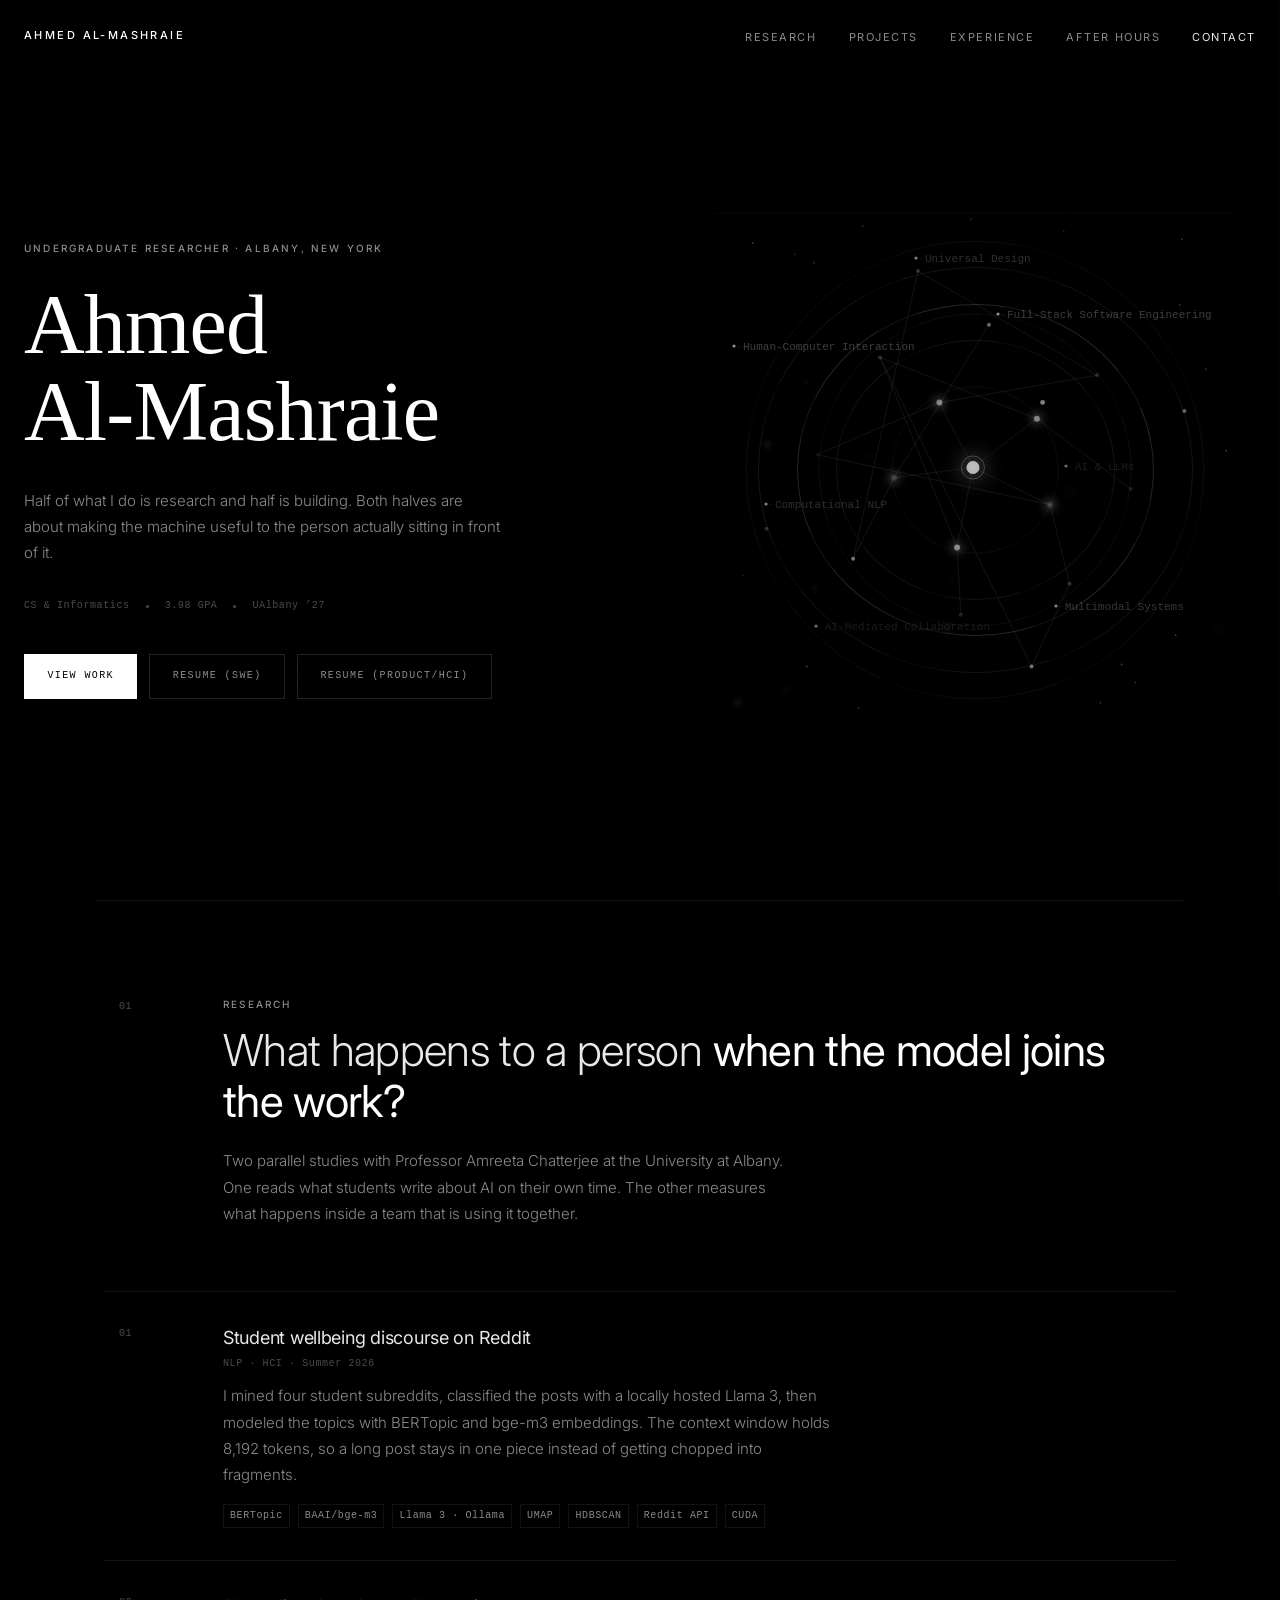
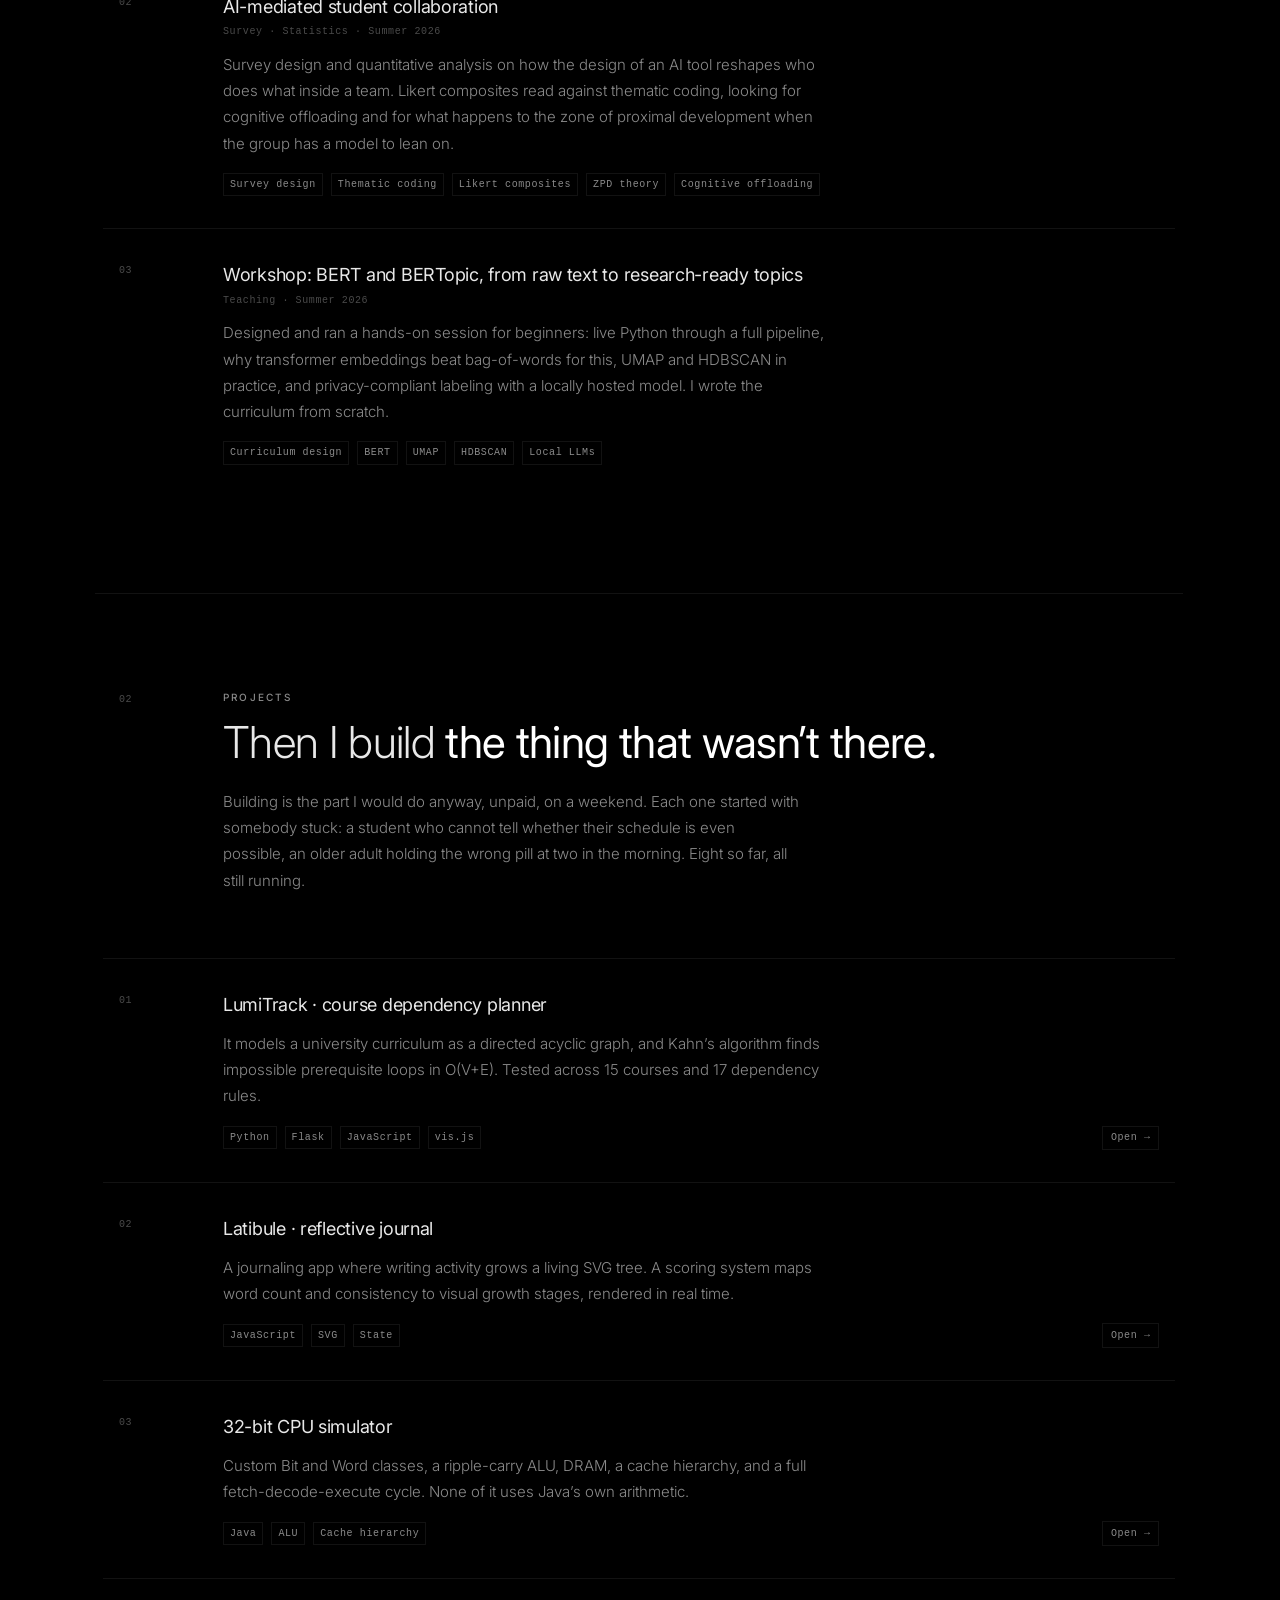
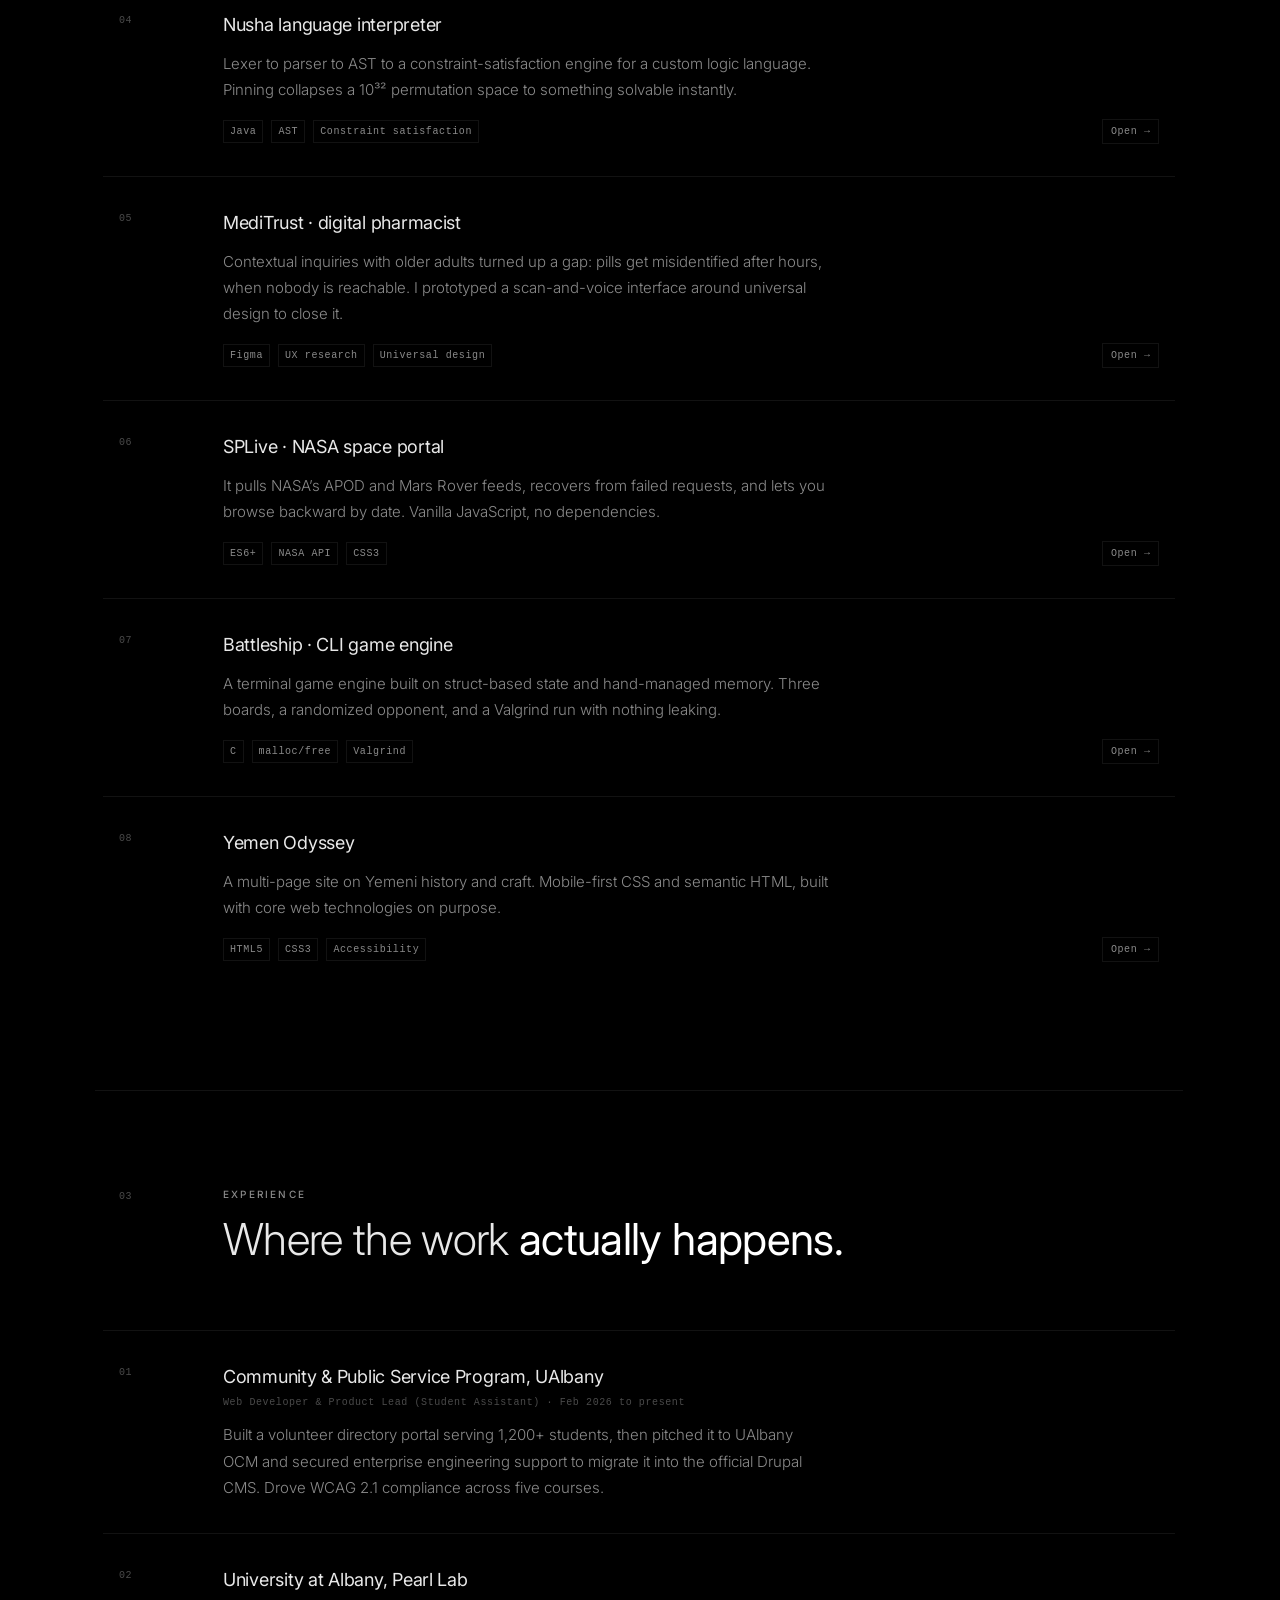
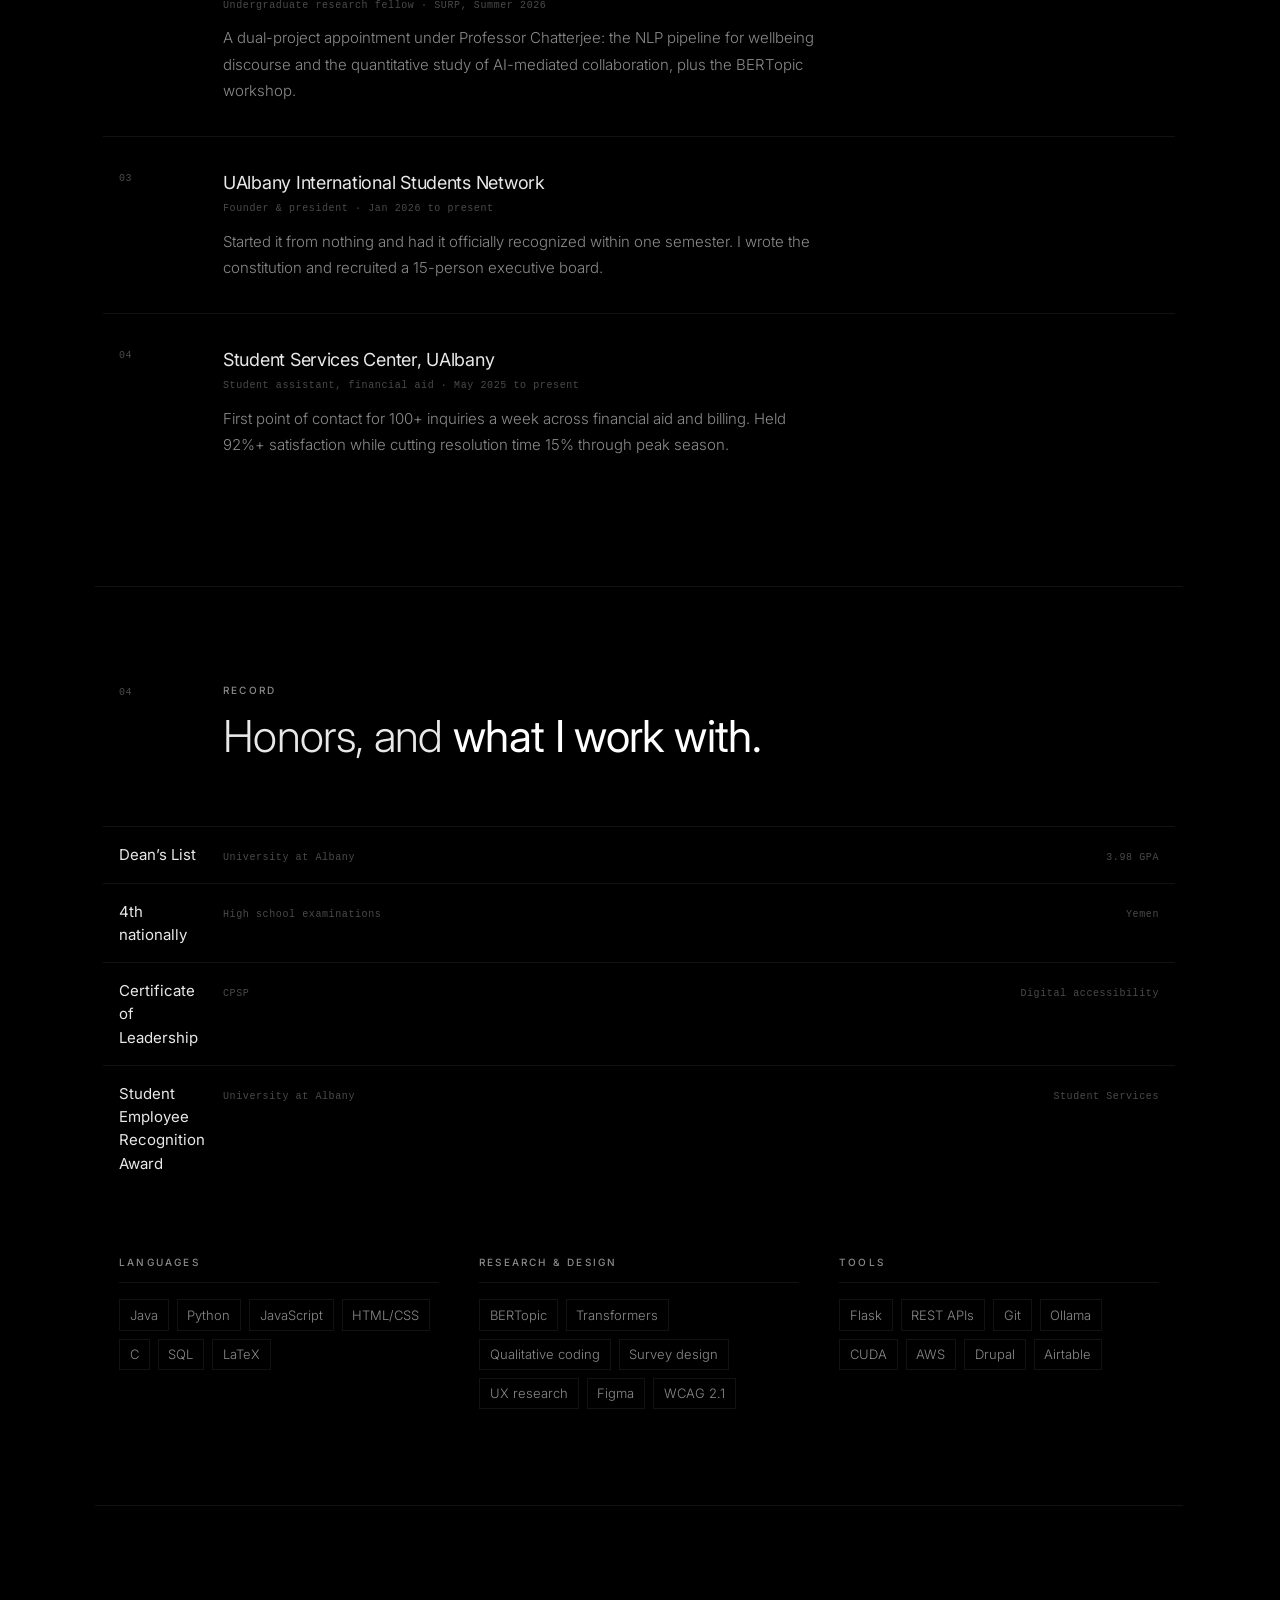
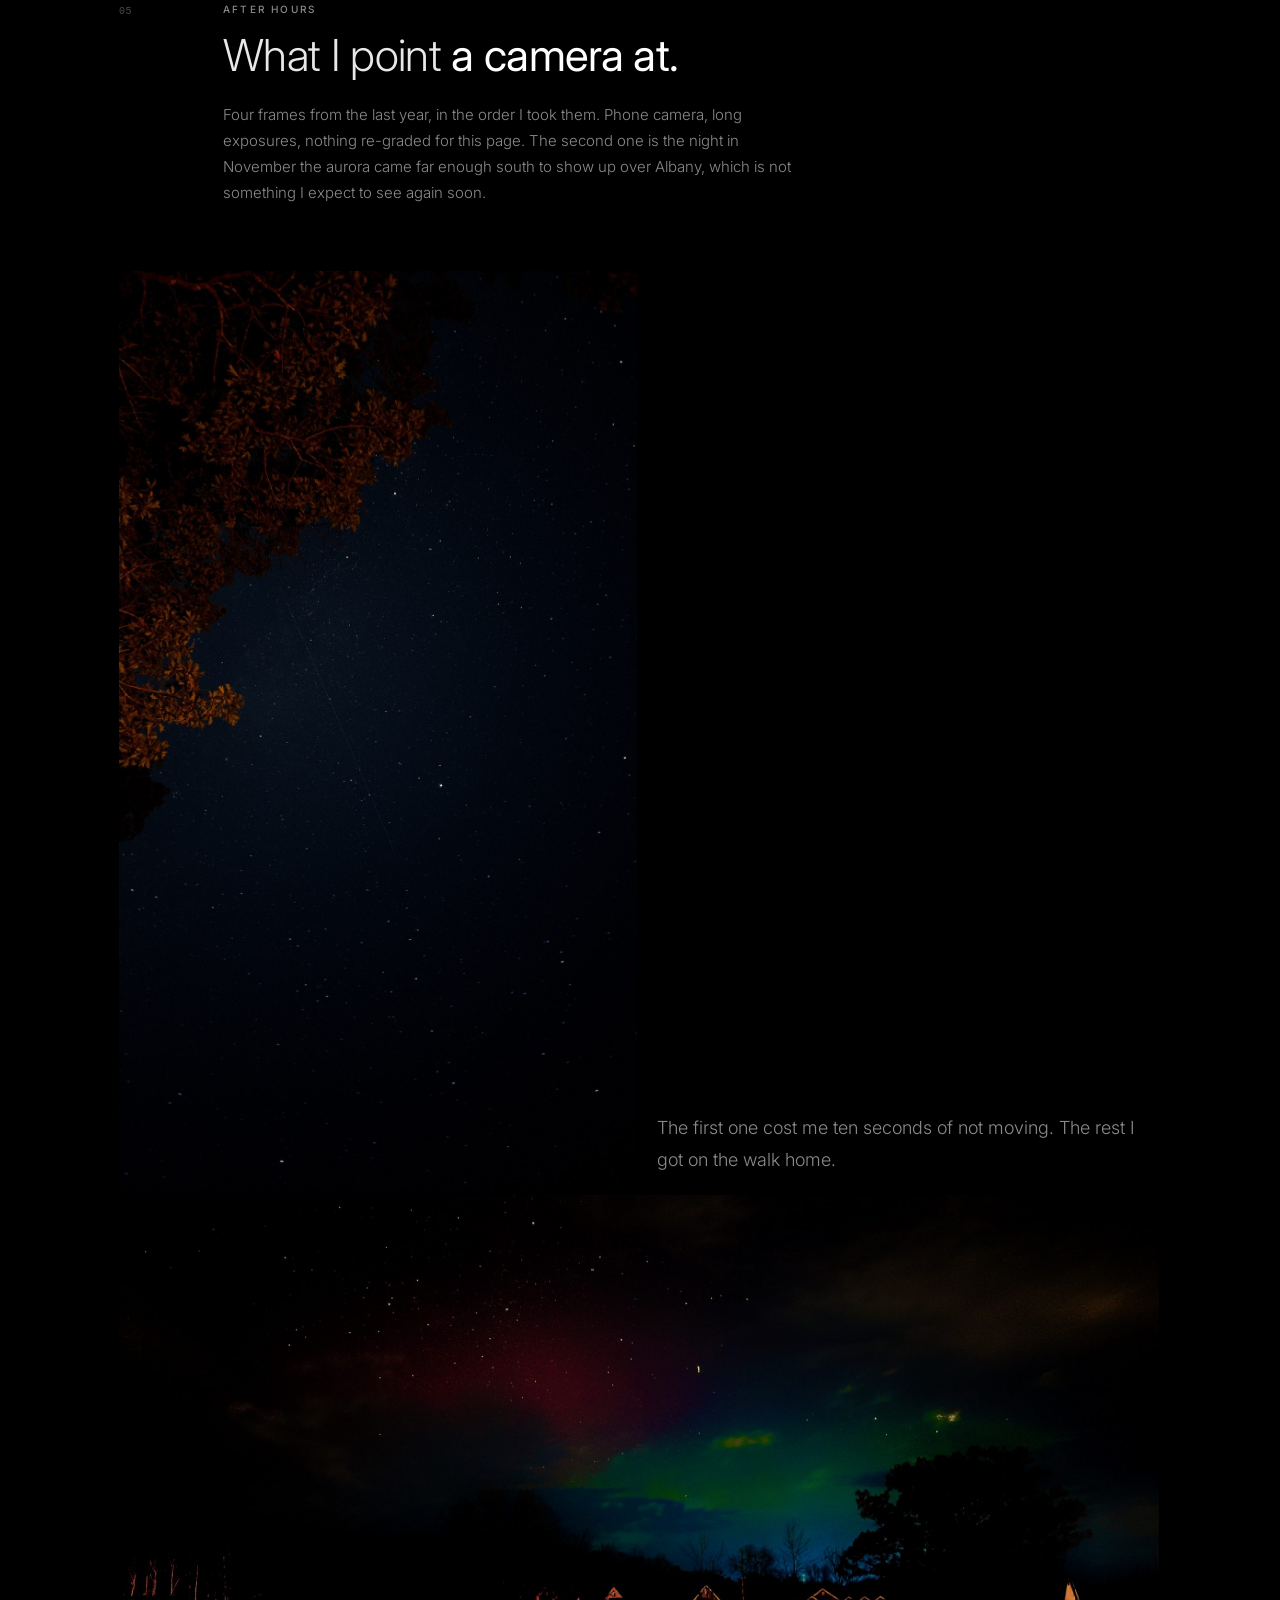
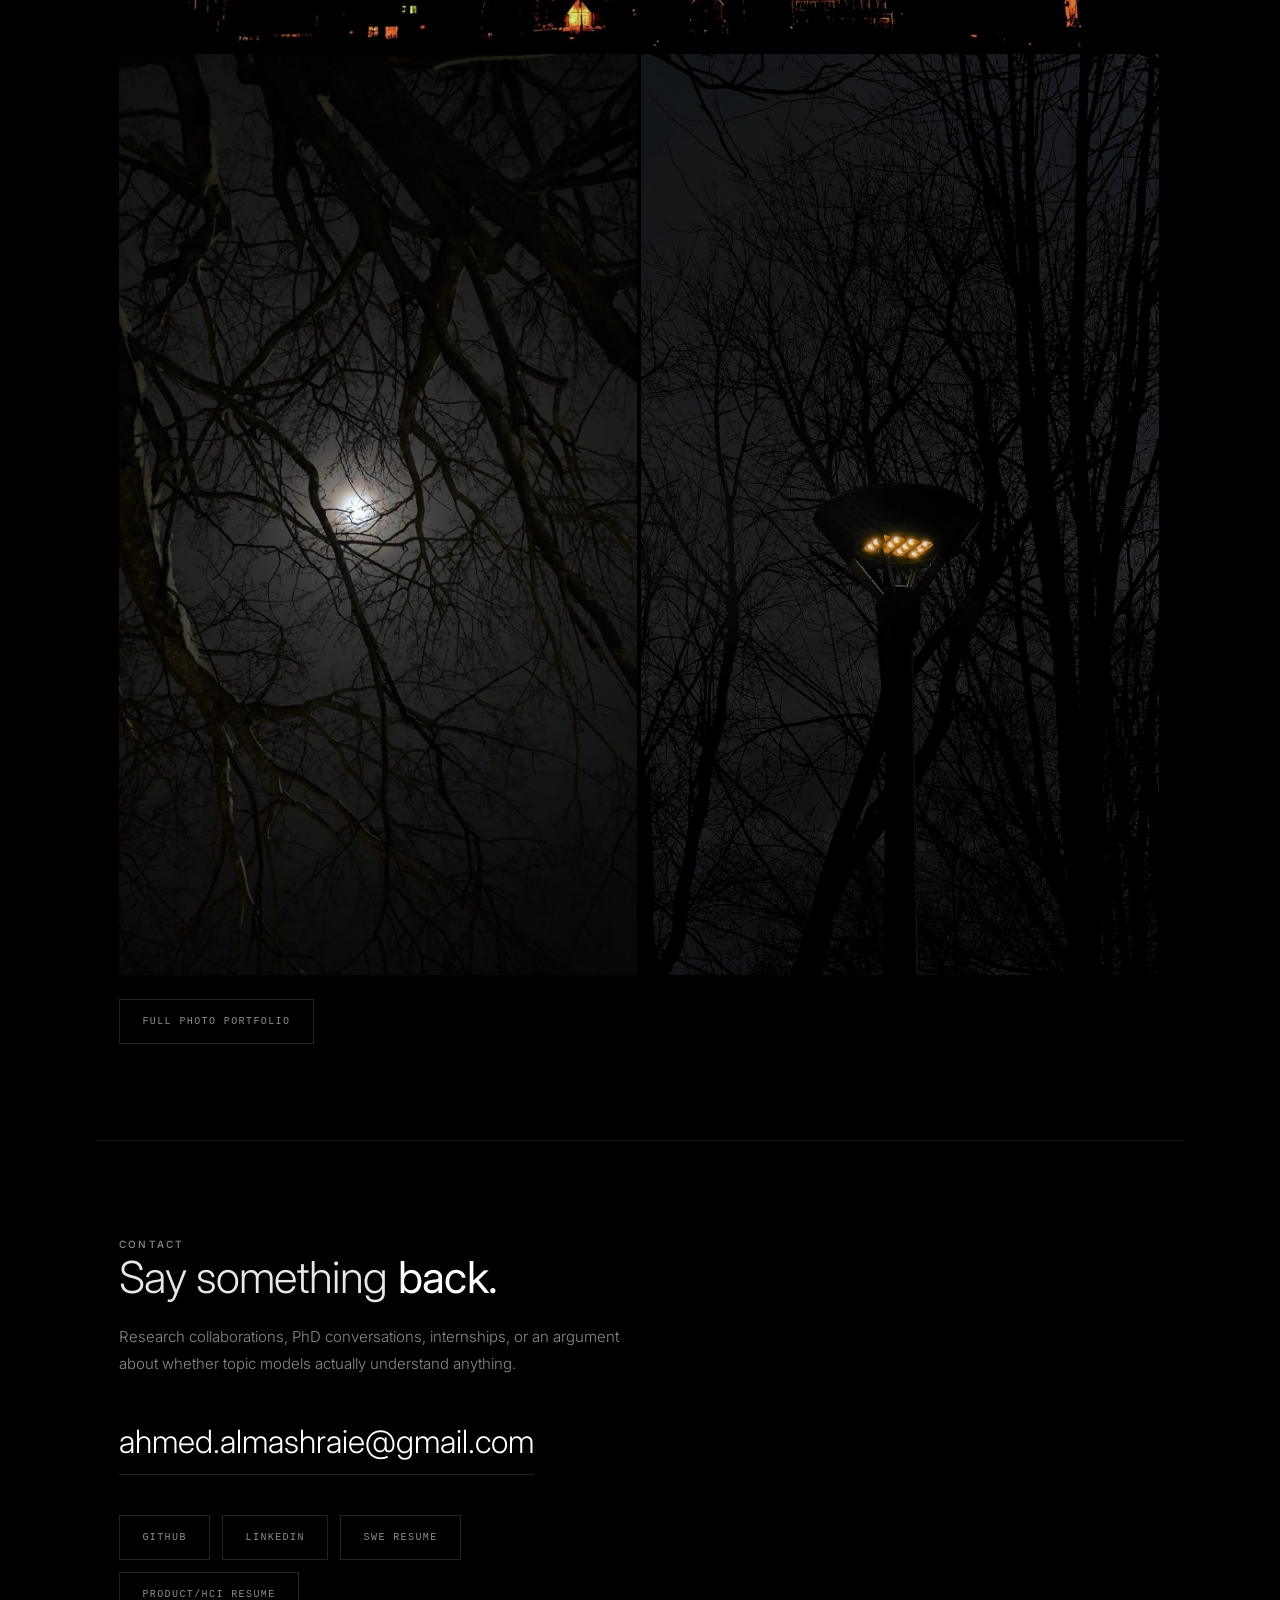
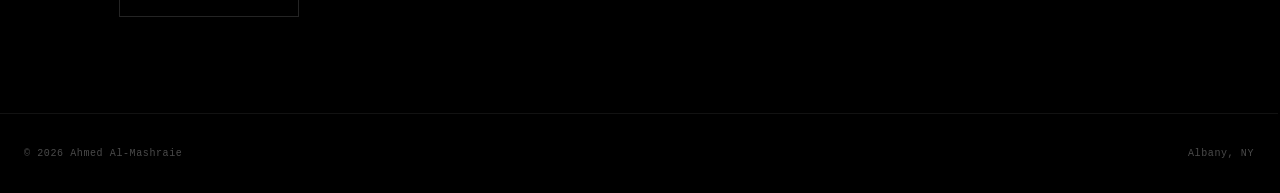
==== commit fff6b2fb: "Add link to full photo portfolio in index.html" ====
--- a/index.html
+++ b/index.html
@@ -345,6 +345,9 @@
       </figure>
     </div>
   </div>
+  <div class="band-foot reveal">
+    <a class="btn btn-line" href="https://mash-exhibit.vercel.app/" target="_blank" rel="noopener">Full photo portfolio</a>
+  </div>
 </section>
 
 <!-- Contact -->
--- a/style.css
+++ b/style.css
@@ -0,0 +1,281 @@
+/* Design tokens · single source of truth */
+:root{
+  --color-void:      #000000;
+  --color-surface:   #0a0a0a;
+  --color-ghost:     rgba(255,255,255,.07);
+  --color-ghost-hi:  rgba(255,255,255,.14);
+  --color-muted:     #4a4a4a;
+  --color-secondary: #8a8a8a;
+  --color-primary:   #e8e8e8;
+  --color-accent:    #ffffff;
+
+  --font-sans: 'Inter', system-ui, -apple-system, 'Segoe UI', sans-serif;
+  --font-serif: 'Fraunces', Georgia, serif;
+  --font-mono: 'JetBrains Mono', ui-monospace, 'SFMono-Regular', monospace;
+
+  --text-2xs: .625rem;  --text-xs: .6875rem; --text-sm: .8125rem;
+  --text-base:.9375rem; --text-lg: 1.125rem; --text-xl: 1.5rem;
+  --text-2xl: 2rem;     --text-3xl: 2.75rem; --text-4xl: 4.25rem;
+
+  --tracking-tight: -.015em; --tracking-normal: 0em; --tracking-wide: .06em;
+  --tracking-wider: .14em;   --tracking-widest: .22em;
+
+  --leading-tight: 1.08; --leading-snug: 1.3; --leading-normal: 1.55; --leading-relaxed: 1.75;
+
+  --weight-thin: 100; --weight-light: 300; --weight-regular: 400;
+  --weight-medium: 500; --weight-semibold: 600;
+
+  --space-1: .25rem; --space-2: .5rem; --space-3: .75rem; --space-4: 1rem;
+  --space-5: 1.25rem; --space-6: 1.5rem; --space-8: 2rem; --space-10: 2.5rem;
+  --space-12: 3rem; --space-16: 4rem; --space-20: 5rem; --space-24: 6rem;
+  --space-32: 8rem;
+
+  --header-height: 4.5rem;
+  --max-wide: 68rem;
+  --gallery-gap: .25rem;
+
+  --ease-out-expo: cubic-bezier(.19,1,.22,1);
+  --ease-in-out: cubic-bezier(.4,0,.2,1);
+  --duration-fast: 140ms; --duration-base: 260ms; --duration-slow: 480ms; --duration-reveal: 900ms;
+
+  --cursor-size: .5rem; --cursor-ring: 2.25rem;
+}
+@media (prefers-reduced-motion: reduce){
+  :root{ --duration-fast:0ms; --duration-base:0ms; --duration-slow:0ms; --duration-reveal:0ms; }
+}
+
+/* Type roles · every text element uses one of these */
+.t-display{ font-size:clamp(var(--text-3xl),9vw,var(--text-4xl)); font-weight:var(--weight-thin);
+  letter-spacing:var(--tracking-widest); line-height:var(--leading-tight); text-transform:uppercase; }
+.t-heading{ font-size:clamp(var(--text-2xl),4.4vw,var(--text-3xl)); font-weight:var(--weight-light);
+  letter-spacing:var(--tracking-tight); line-height:1.18; color:var(--color-primary); }
+.t-brand{ font-size:var(--text-xs); font-weight:var(--weight-medium); letter-spacing:var(--tracking-widest);
+  text-transform:uppercase; color:var(--color-accent); }
+.t-nav{ font-size:var(--text-xs); font-weight:var(--weight-regular); letter-spacing:var(--tracking-wider);
+  text-transform:uppercase; color:var(--color-secondary); transition:color var(--duration-fast) var(--ease-in-out); }
+.t-nav:hover, .t-nav.active { color:var(--color-primary); }
+.t-label{ font-size:var(--text-2xs); font-weight:var(--weight-medium); letter-spacing:var(--tracking-widest);
+  text-transform:uppercase; color:var(--color-secondary); }
+.t-caption{ font-size:var(--text-sm); font-weight:var(--weight-light); letter-spacing:var(--tracking-normal);
+  line-height:var(--leading-snug); color:var(--color-accent); }
+.t-body{ font-size:var(--text-base); font-weight:var(--weight-light); letter-spacing:var(--tracking-normal);
+  line-height:var(--leading-relaxed); color:var(--color-secondary); }
+.t-meta{ font-family:var(--font-mono); font-size:var(--text-2xs); font-weight:var(--weight-regular);
+  letter-spacing:var(--tracking-wide); color:var(--color-muted); }
+.accent{ color:var(--color-accent); font-weight:var(--weight-regular); }
+
+/* Reset + base */
+*,*::before,*::after{ box-sizing:border-box; margin:0; padding:0; }
+html{ background:var(--color-void); color:var(--color-primary); font-family:var(--font-sans);
+  font-size:16px; line-height:var(--leading-normal); scroll-behavior:smooth;
+  -webkit-font-smoothing:antialiased; -moz-osx-font-smoothing:grayscale;
+  text-rendering:optimizeLegibility; scrollbar-gutter:stable; cursor:none; }
+body{ min-height:100dvh; background:var(--color-void); overflow-x:hidden; position:relative; }
+@media (hover:none){ html{ cursor:auto; } }
+
+::-webkit-scrollbar{ width:2px; background:var(--color-void); }
+::-webkit-scrollbar-thumb{ background:var(--color-muted); }
+img,picture{ display:block; max-width:100%; }
+a{ color:inherit; text-decoration:none; }
+button{ border:0; font:inherit; background:none; color:inherit; cursor:none; }
+@media (hover:none){ button{ cursor:pointer; } }
+:focus-visible{ outline:1px solid var(--color-primary); outline-offset:3px; }
+::selection{ background:var(--color-primary); color:var(--color-void); }
+
+.sr-only{ position:absolute; width:1px; height:1px; padding:0; margin:-1px; overflow:hidden;
+  clip:rect(0,0,0,0); white-space:nowrap; border:0; }
+.skip-link{ position:fixed; top:var(--space-4); left:var(--space-4); z-index:200;
+  padding:var(--space-2) var(--space-4); background:var(--color-accent); color:var(--color-void);
+  font-size:var(--text-xs); font-weight:var(--weight-medium); letter-spacing:var(--tracking-wide);
+  text-transform:uppercase; transform:translateY(-200%); transition:transform var(--duration-fast); }
+.skip-link:focus{ transform:translateY(0); }
+
+/* Film grain · a texture, not a decoration; keeps flat black from banding */
+.grain{ position:fixed; inset:0; z-index:2; pointer-events:none; opacity:.035; mix-blend-mode:overlay;
+  background-image:url("data:image/svg+xml,%3Csvg xmlns='http://www.w3.org/2000/svg' width='180' height='180'%3E%3Cfilter id='n'%3E%3CfeTurbulence type='fractalNoise' baseFrequency='0.85' numOctaves='3' stitchTiles='stitch'/%3E%3C/filter%3E%3Crect width='180' height='180' filter='url(%23n)'/%3E%3C/svg%3E"); }
+
+/* Reveal on scroll */
+.reveal{ opacity:0; transform:translateY(10px);
+  transition:opacity var(--duration-reveal) var(--ease-out-expo),
+             transform var(--duration-reveal) var(--ease-out-expo); }
+.reveal.is-visible{ opacity:1; transform:none; }
+
+/* Custom cursor */
+.cursor{ position:fixed; top:0; left:0; z-index:150; pointer-events:none; opacity:0;
+  transition:opacity var(--duration-base) var(--ease-in-out); }
+.cursor.on{ opacity:1; }
+.cursor-dot{ position:fixed; top:0; left:0; width:var(--cursor-size); height:var(--cursor-size);
+  border-radius:50%; background:var(--color-accent); transform:translate(-50%,-50%); z-index:151; }
+.cursor-ring{ position:fixed; top:0; left:0; width:var(--cursor-ring); height:var(--cursor-ring);
+  border-radius:50%; border:1px solid var(--color-ghost-hi); transform:translate(-50%,-50%);
+  transition:width var(--duration-base) var(--ease-out-expo), height var(--duration-base) var(--ease-out-expo),
+             border-color var(--duration-base); z-index:150; }
+.cursor-ring.active{ width:3.6rem; height:3.6rem; border-color:var(--color-primary); }
+@media (hover:none){ .cursor,.cursor-dot,.cursor-ring{ display:none; } }
+
+/* Header */
+.site-header{ position:fixed; top:0; left:0; right:0; z-index:60; height:var(--header-height);
+  display:flex; align-items:center; justify-content:space-between; padding:0 var(--space-6);
+  border-bottom:1px solid transparent; transition:border-color var(--duration-base), background var(--duration-base); }
+.site-header.solid{ border-color:var(--color-ghost); background:rgba(0,0,0,.72); backdrop-filter:blur(6px); }
+.site-nav{ display:flex; gap:var(--space-8); list-style:none; }
+
+/* Hero */
+.hero{ min-height:100dvh; display:grid; grid-template-columns:1.15fr 1fr; align-items:center;
+  gap:var(--space-8); padding:calc(var(--header-height) + var(--space-8)) var(--space-6) var(--space-16); }
+.hero-col{ max-width:34rem; }
+.hero-label{ margin-bottom:var(--space-6); }
+.hero-name{ color:var(--color-accent); margin-bottom:var(--space-8);
+  font-family:var(--font-serif); font-weight:var(--weight-regular);
+  font-size:clamp(2.5rem,9vw,5.25rem); letter-spacing:-.01em; line-height:1.04; }
+.hero-name span{ display:block; white-space:nowrap; }
+.hero-tag{ max-width:30rem; margin-bottom:var(--space-8); }
+.hero-meta{ margin-bottom:var(--space-10); display:flex; flex-wrap:wrap; gap:0 var(--space-4); }
+.hero-meta span{ display:flex; align-items:center; gap:var(--space-4); }
+.hero-meta span+span::before{ content:''; width:3px; height:3px; border-radius:50%; background:var(--color-muted); }
+.hero-cta{ display:flex; flex-wrap:wrap; gap:var(--space-3); }
+
+.btn{ display:inline-flex; align-items:center; gap:var(--space-2); padding:.85rem 1.4rem;
+  font-family:var(--font-mono); font-size:var(--text-2xs); font-weight:var(--weight-medium);
+  letter-spacing:var(--tracking-wider); text-transform:uppercase;
+  border:1px solid var(--color-ghost-hi); transition:all var(--duration-base) var(--ease-out-expo); }
+.btn-solid{ background:var(--color-accent); color:var(--color-void); border-color:var(--color-accent); }
+.btn-solid:hover{ background:var(--color-primary); transform:translateY(-2px); }
+.btn-line{ color:var(--color-secondary); }
+.btn-line:hover{ border-color:var(--color-primary); color:var(--color-primary); transform:translateY(-2px); }
+.entry-foot{ display:flex; align-items:center; justify-content:space-between; flex-wrap:wrap;
+  gap:var(--space-3); margin-top:var(--space-4); }
+.entry-foot .chips{ margin-top:0; }
+.chip-link{ font-family:var(--font-mono); font-size:var(--text-2xs); letter-spacing:var(--tracking-wide);
+  color:var(--color-secondary); border:1px solid var(--color-ghost); padding:.35em .75em;
+  white-space:nowrap; transition:all var(--duration-base); }
+.chip-link:hover{ border-color:var(--color-ghost-hi); color:var(--color-primary); }
+
+.hero-visual{ position:relative; display:flex; align-items:center; justify-content:center; }
+.lens-ring{ position:absolute; border-radius:50%; pointer-events:none; border:1px solid var(--color-ghost); }
+.lens-ring:nth-child(1){ width:78%; height:78%; }
+.lens-ring:nth-child(2){ width:64%; height:64%; border-color:var(--color-ghost-hi); }
+.lens-ring:nth-child(3){ width:50%; height:50%; }
+#nodeCanvas{ position:relative; z-index:1; width:100%; max-width:520px; height:520px; display:block; }
+
+/* Section rhythm */
+.band{ padding:var(--space-24) var(--space-6); max-width:var(--max-wide); margin:0 auto;
+  border-top:1px solid var(--color-ghost); }
+.band:first-of-type{ border-top:0; }
+.band-head{ display:grid; grid-template-columns:5rem 1fr; gap:var(--space-6); margin-bottom:var(--space-16); }
+.band-num{ padding-top:.2em; }
+.band-head h2{ margin-top:var(--space-3); }
+.band-head .t-body{ margin-top:var(--space-5); max-width:36rem; }
+
+/* Entry list · shared by Research, Projects, Experience */
+.entry-list{ display:flex; flex-direction:column; }
+.entry{ display:grid; grid-template-columns:5rem 1fr; gap:var(--space-6); padding:var(--space-8) var(--space-4);
+  margin:0 calc(var(--space-4) * -1); border-top:1px solid var(--color-ghost); position:relative;
+  transition:background var(--duration-slow) var(--ease-out-expo),
+             box-shadow var(--duration-slow) var(--ease-out-expo),
+             transform var(--duration-slow) var(--ease-out-expo); }
+.entry::before{ content:''; position:absolute; left:var(--space-4); top:-1px; width:0; height:1px;
+  background:var(--color-primary); transition:width var(--duration-slow) var(--ease-out-expo); }
+.entry:hover{ background:rgba(255,255,255,.02); transform:translateY(-2px);
+  box-shadow:0 30px 60px rgba(0,0,0,.5); }
+.entry:hover::before{ width:calc(100% - var(--space-8)); }
+.entry-num{ padding-top:.2em; }
+.entry-body h3{ font-size:var(--text-lg); font-weight:var(--weight-regular); color:var(--color-primary);
+  letter-spacing:var(--tracking-tight); }
+.entry-role{ margin-top:var(--space-1); }
+.entry-body .t-body{ margin-top:var(--space-3); max-width:38rem; }
+.chips{ display:flex; flex-wrap:wrap; gap:var(--space-2); margin-top:var(--space-4); }
+.chips span{ font-family:var(--font-mono); font-size:var(--text-2xs); letter-spacing:var(--tracking-wide);
+  color:var(--color-secondary); border:1px solid var(--color-ghost); padding:.28em .6em; }
+
+/* Record · honors + toolkit */
+.honors{ display:flex; flex-direction:column; }
+.honor-row{ display:grid; grid-template-columns:5rem 1fr auto; gap:var(--space-6); align-items:baseline;
+  padding:var(--space-4) var(--space-4); margin:0 calc(var(--space-4) * -1);
+  border-top:1px solid var(--color-ghost); transition:background var(--duration-base); }
+.honor-row:hover{ background:rgba(255,255,255,.02); }
+.honor-row h4{ font-size:var(--text-base); font-weight:var(--weight-regular); color:var(--color-primary); }
+
+.kit{ display:grid; grid-template-columns:repeat(3,1fr); gap:var(--space-10); margin-top:var(--space-16); }
+.kit h4{ margin-bottom:var(--space-4); padding-bottom:var(--space-3); border-bottom:1px solid var(--color-ghost); }
+.kit ul{ list-style:none; display:flex; flex-wrap:wrap; gap:var(--space-2); }
+.kit li{ font-size:var(--text-sm); font-weight:var(--weight-light); color:var(--color-secondary);
+  border:1px solid var(--color-ghost); padding:.35em .75em; transition:all var(--duration-base); }
+.kit li:hover{ border-color:var(--color-ghost-hi); color:var(--color-primary); transform:translateY(-1px); }
+
+/* Observations · the pano gets its own full-width row */
+.gallery{ display:flex; flex-direction:column; gap:var(--gallery-gap); }
+.g-row{ display:grid; gap:var(--gallery-gap); }
+.g-row-split{ grid-template-columns:1fr 1fr; }
+.g-row-wide{ grid-template-columns:1fr; }
+.g-note{ display:flex; align-items:flex-end; padding:var(--space-4); }
+.g-note p{ font-size:var(--text-lg); font-weight:var(--weight-light); color:var(--color-secondary);
+  line-height:var(--leading-relaxed); }
+
+.band-foot{ margin-top:var(--space-6); }
+
+.g-item{ position:relative; overflow:hidden; cursor:none; background:var(--color-surface);
+  transition:box-shadow var(--duration-slow) var(--ease-out-expo), transform var(--duration-slow) var(--ease-out-expo); }
+@media (hover:none){ .g-item{ cursor:pointer; } }
+.g-item img{ width:100%; height:100%; object-fit:cover; display:block;
+  transition:transform var(--duration-slow) var(--ease-out-expo); }
+.g-item:hover{ box-shadow:0 34px 70px rgba(0,0,0,.55); transform:translateY(-3px); }
+.g-item:hover img{ transform:scale(1.025); }
+.g-cap{ position:absolute; inset:auto 0 0 0; padding:var(--space-5) var(--space-4) var(--space-4);
+  background:linear-gradient(to top,rgba(0,0,0,.82),transparent);
+  opacity:0; transition:opacity var(--duration-base) var(--ease-in-out); }
+.g-item:hover .g-cap,.g-item:focus-visible .g-cap{ opacity:1; }
+.g-cap .t-meta{ display:block; margin-top:var(--space-1); color:var(--color-secondary); }
+
+.lb{ position:fixed; inset:0; z-index:120; display:none; align-items:center; justify-content:center;
+  flex-direction:column; gap:var(--space-5); padding:var(--space-20) var(--space-6) var(--space-8);
+  background:rgba(0,0,0,.96); opacity:0; transition:opacity var(--duration-base); cursor:none; }
+@media (hover:none){ .lb{ cursor:auto; } }
+.lb.on{ display:flex; } .lb.vis{ opacity:1; }
+.lb img{ max-width:100%; max-height:72vh; object-fit:contain; }
+.lb-cap{ text-align:center; }
+.lb-cap .t-meta{ display:block; margin-top:var(--space-2); }
+.lb-btn{ position:absolute; width:2.75rem; height:2.75rem; display:inline-flex; align-items:center; justify-content:center;
+  border:1px solid var(--color-ghost-hi); border-radius:50%; color:var(--color-secondary);
+  transition:all var(--duration-base); }
+.lb-btn:hover{ border-color:var(--color-primary); color:var(--color-primary); }
+.lb-x{ top:var(--space-6); right:var(--space-6); }
+.lb-p{ left:var(--space-6); top:50%; margin-top:-1.4rem; }
+.lb-n{ right:var(--space-6); top:50%; margin-top:-1.4rem; }
+
+/* Contact + footer */
+.contact-inner{ text-align:left; max-width:32rem; }
+.contact-inner .t-body{ margin-top:var(--space-5); }
+.mailto{ display:inline-block; margin-top:var(--space-10); font-size:clamp(1.3rem,3.4vw,2rem);
+  font-weight:var(--weight-light); color:var(--color-accent); border-bottom:1px solid var(--color-ghost-hi);
+  padding-bottom:var(--space-2); transition:border-color var(--duration-base); }
+.mailto:hover{ border-color:var(--color-accent); }
+.contact-links{ margin-top:var(--space-10); display:flex; flex-wrap:wrap; gap:var(--space-3); }
+
+.site-footer{ padding:var(--space-8) var(--space-6); border-top:1px solid var(--color-ghost);
+  display:flex; align-items:center; justify-content:space-between; flex-wrap:wrap; gap:var(--space-3); }
+
+/* Responsive */
+@media (max-width:960px){
+  .hero{ grid-template-columns:1fr; padding-top:calc(var(--header-height) + var(--space-6)); }
+  .hero-visual{ order:-1; margin-bottom:var(--space-4); }
+  #nodeCanvas{ max-width:320px; height:320px; }
+  .kit{ grid-template-columns:1fr; gap:var(--space-8); }
+}
+@media (max-width:720px){
+  .site-nav{ display:none; }
+  .band{ padding:var(--space-16) var(--space-5); }
+  .band-head,.entry,.honor-row{ grid-template-columns:1fr; gap:var(--space-2); }
+  .entry-num,.band-num{ display:none; }
+  .entry,.honor-row{ margin:0; padding-left:0; padding-right:0; }
+  .g-row-split{ grid-template-columns:1fr; }
+  .g-note{ order:-1; padding:0 0 var(--space-2); }
+  .lb-p{ left:var(--space-3); } .lb-n{ right:var(--space-3); }
+  .lb{ padding:var(--space-16) var(--space-3) var(--space-6); }
+}
+@media (max-width:380px){
+  .hero-name{ font-size:2.1rem; }
+}
+@media (prefers-reduced-motion:reduce){
+  .reveal{ opacity:1; transform:none; transition:none; }
+}
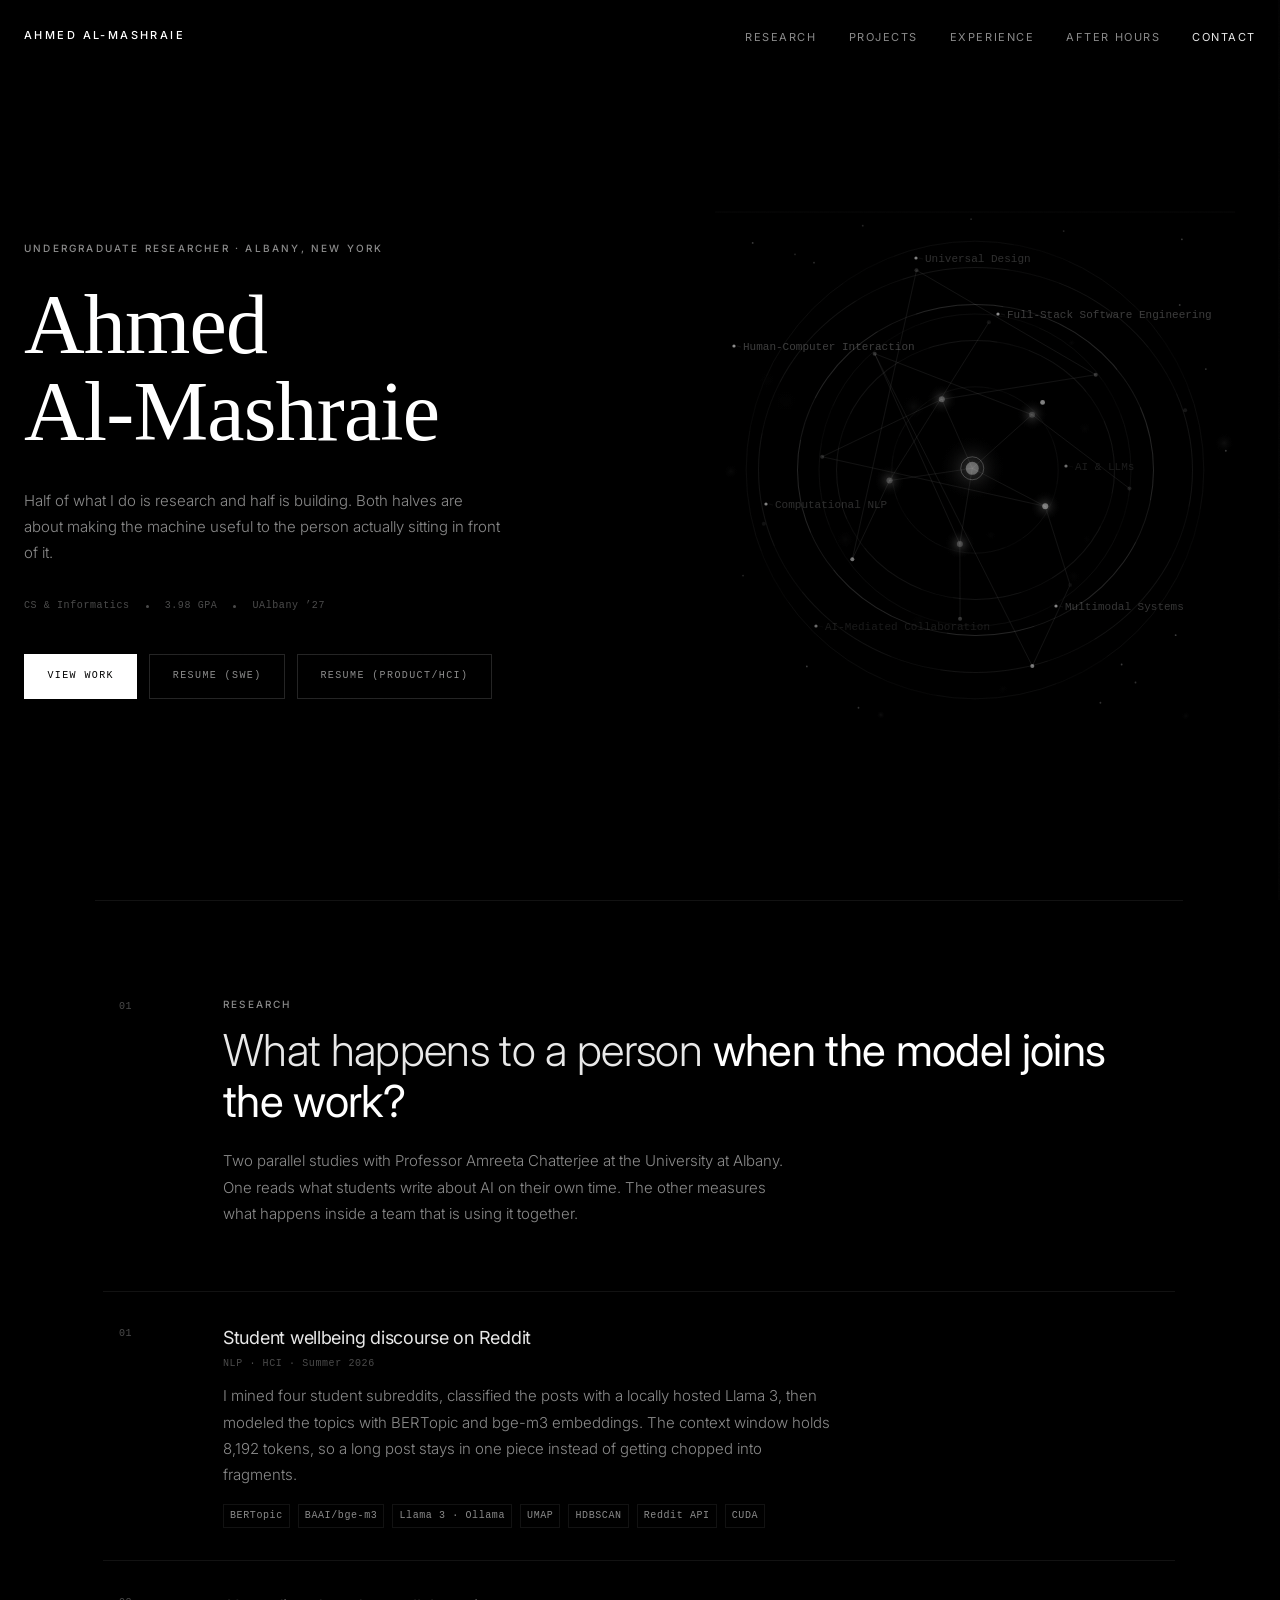
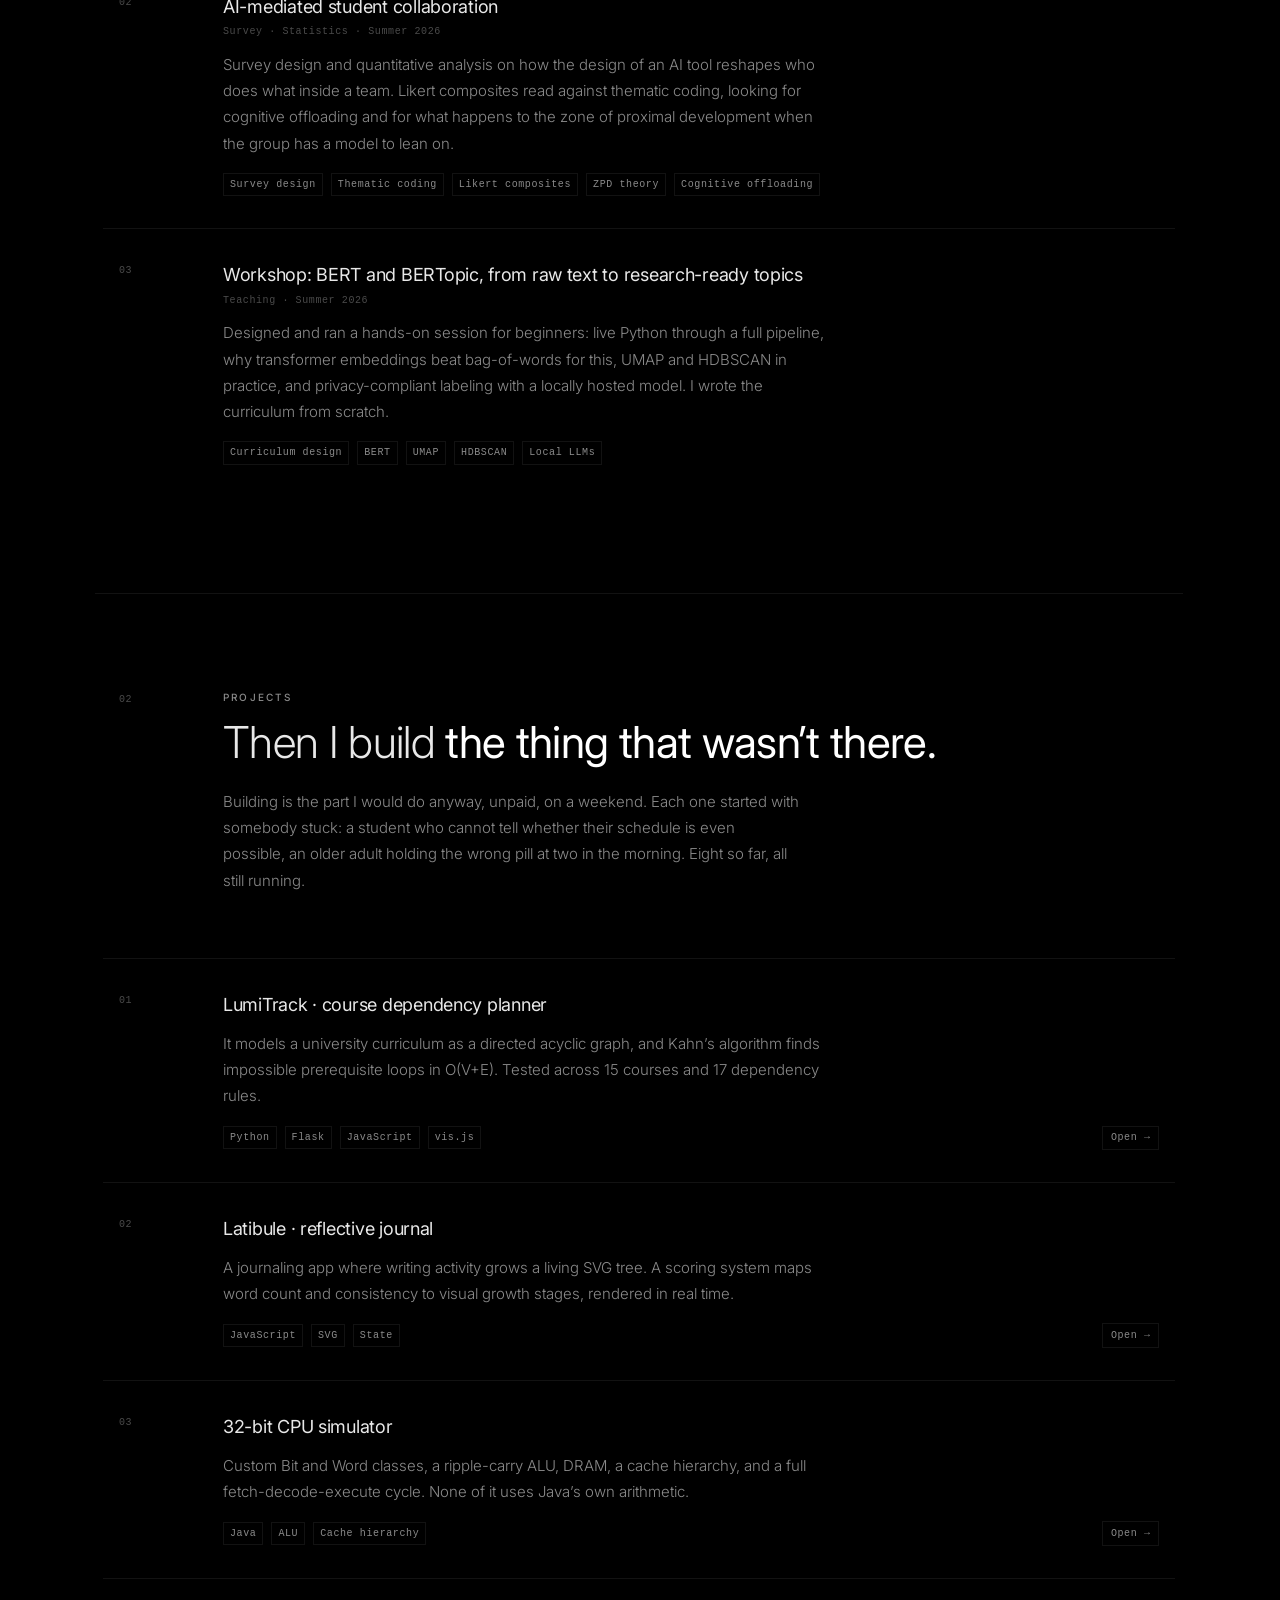
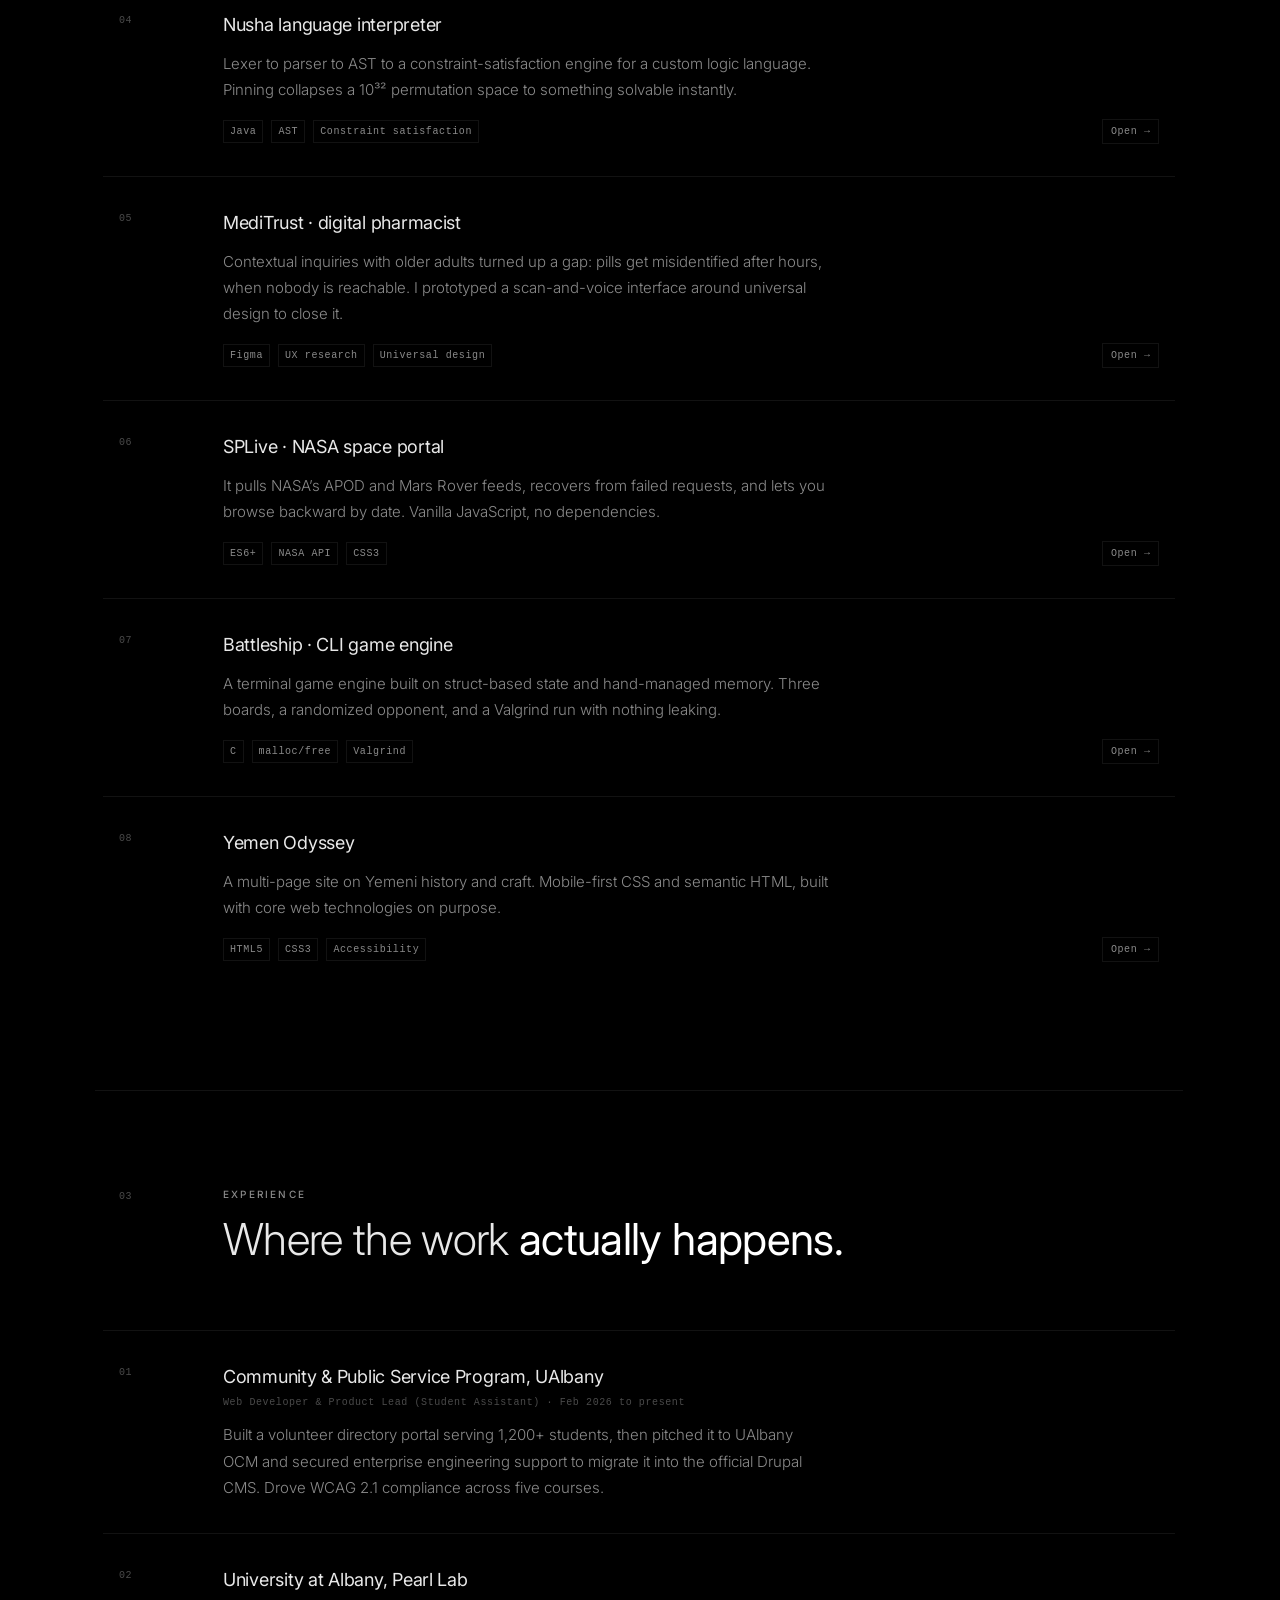
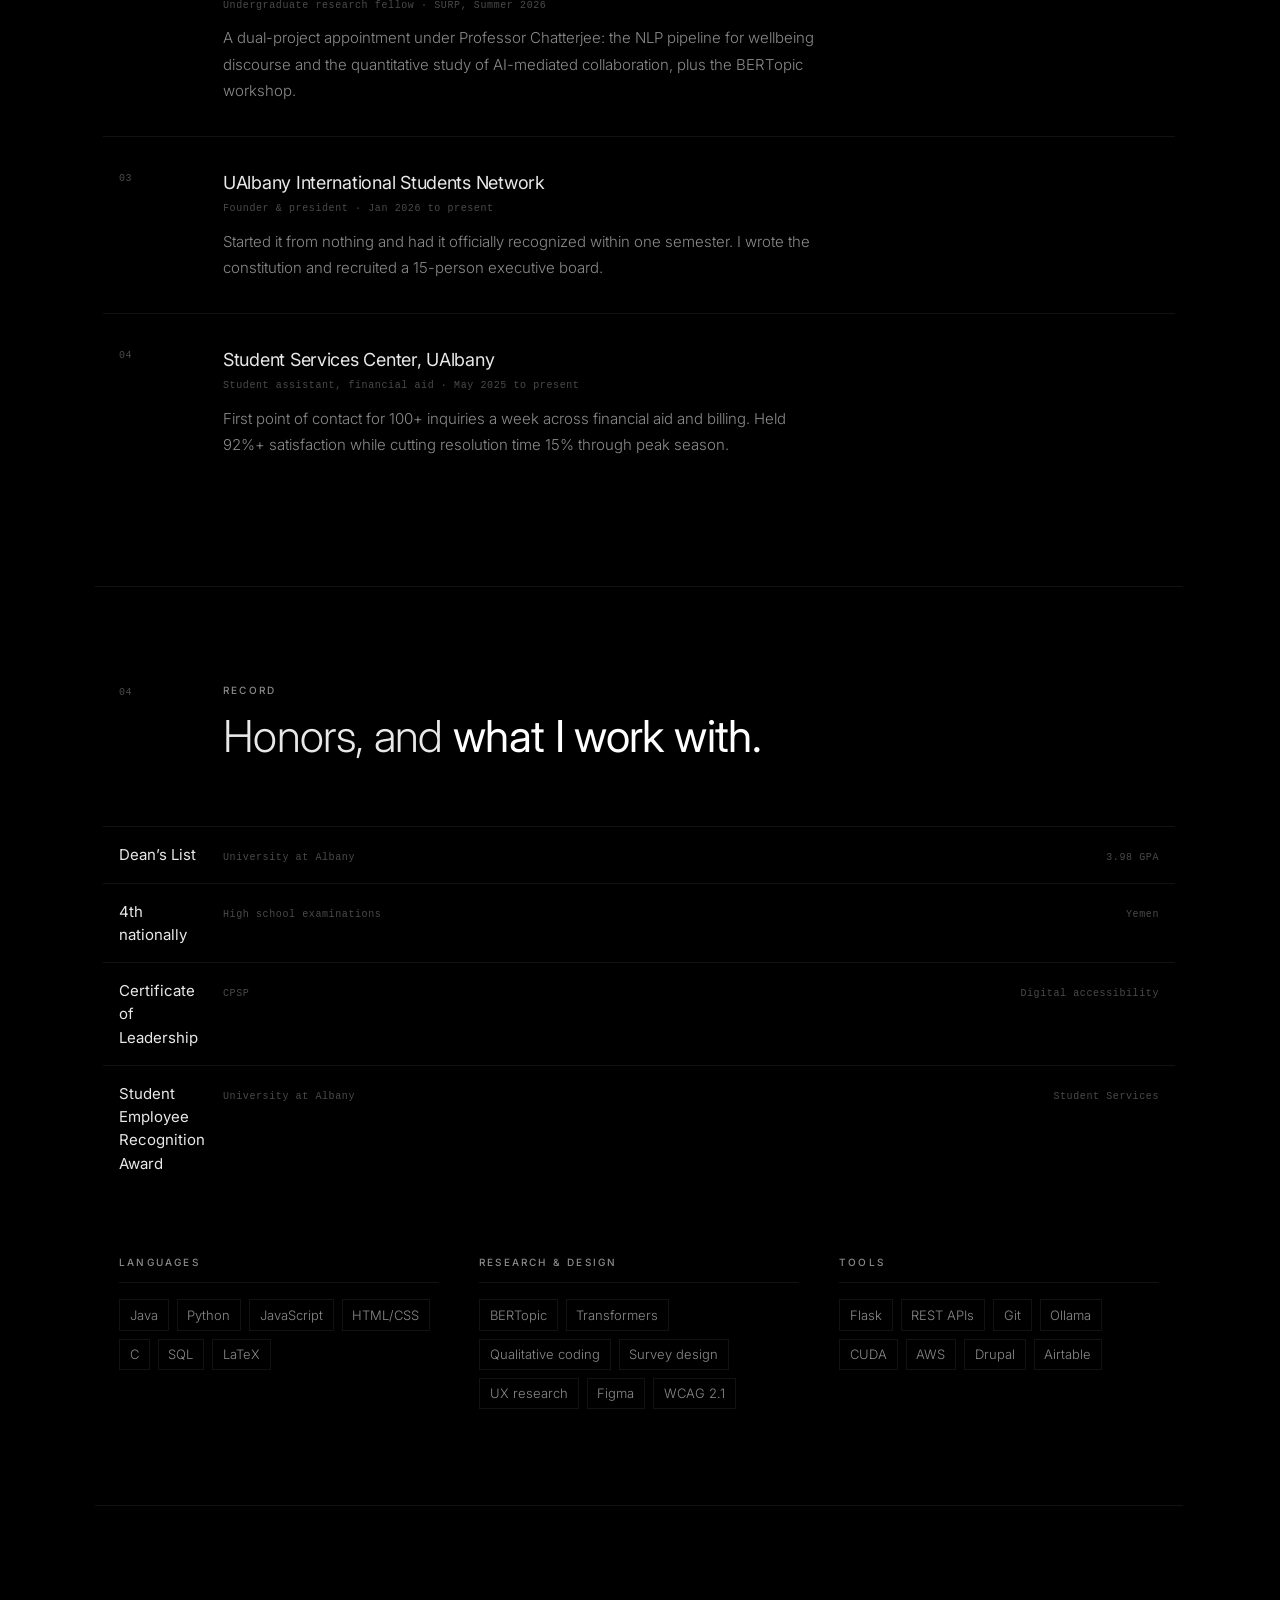
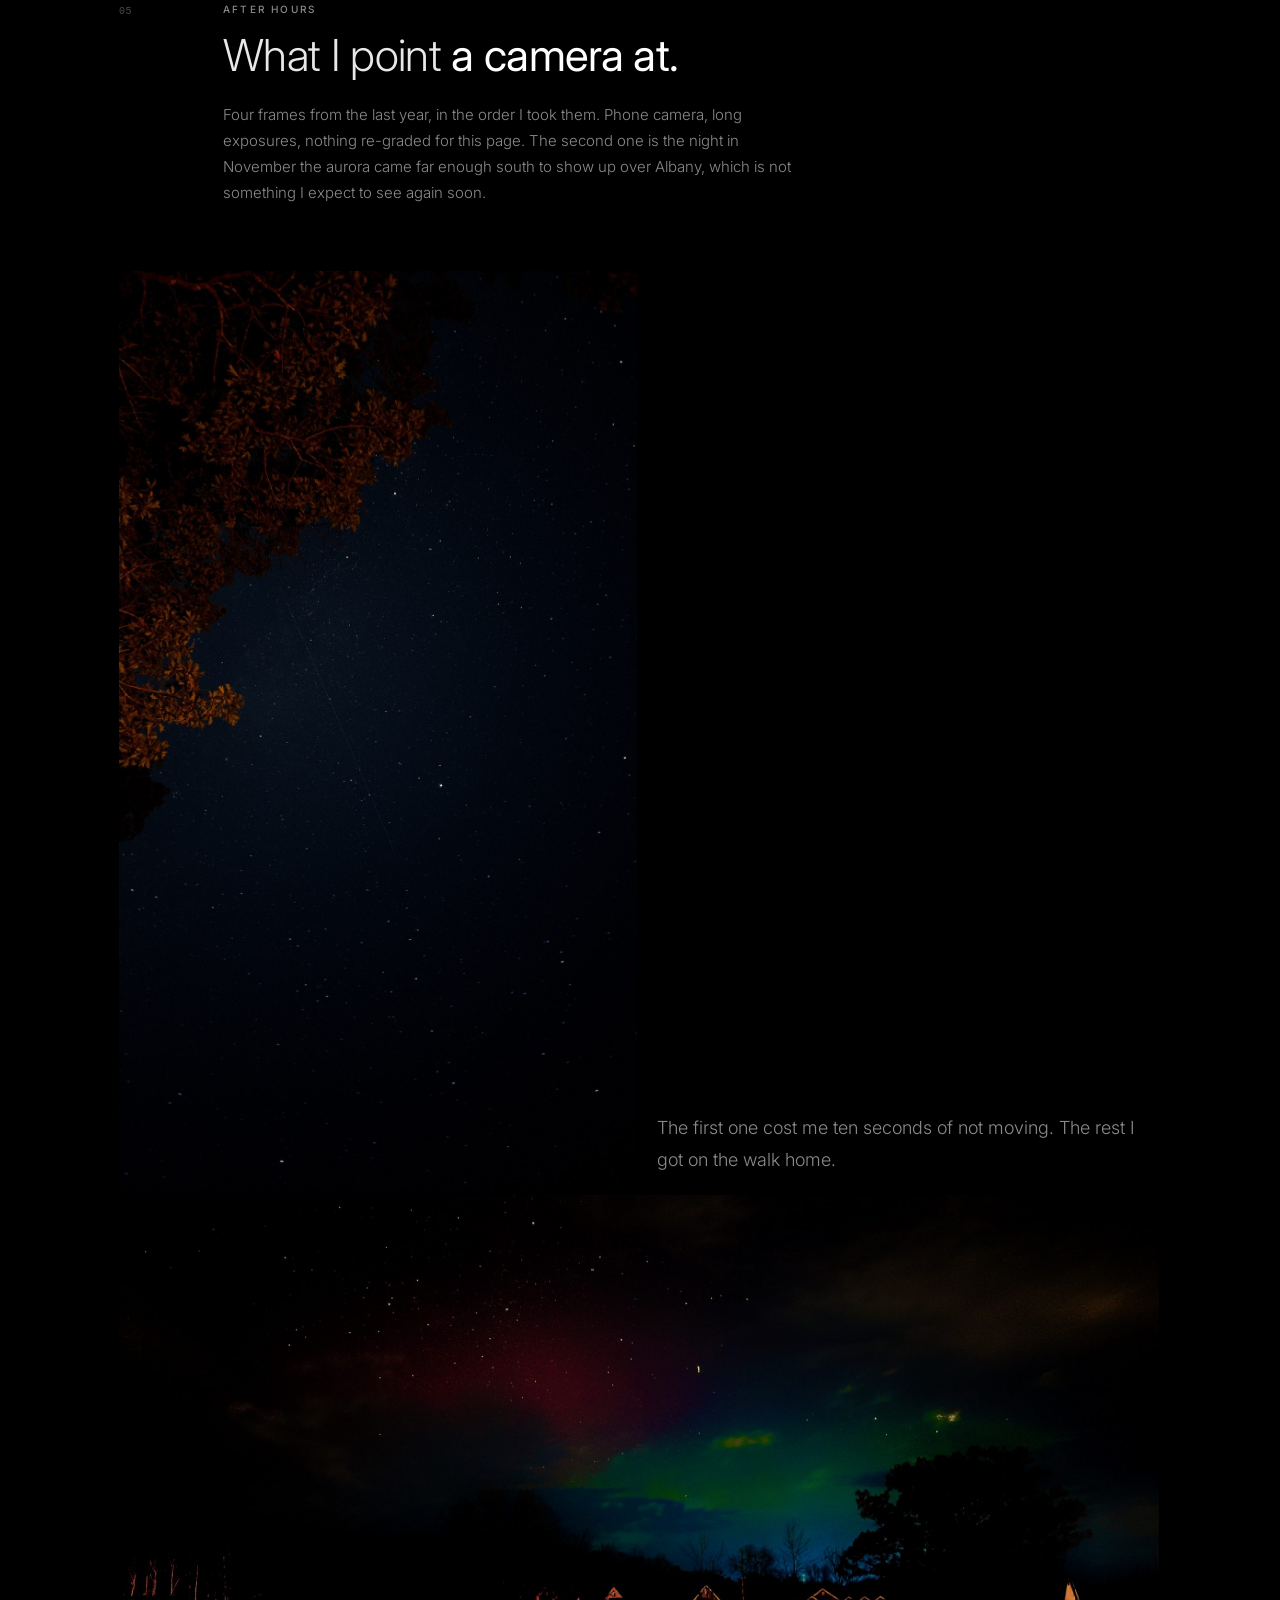
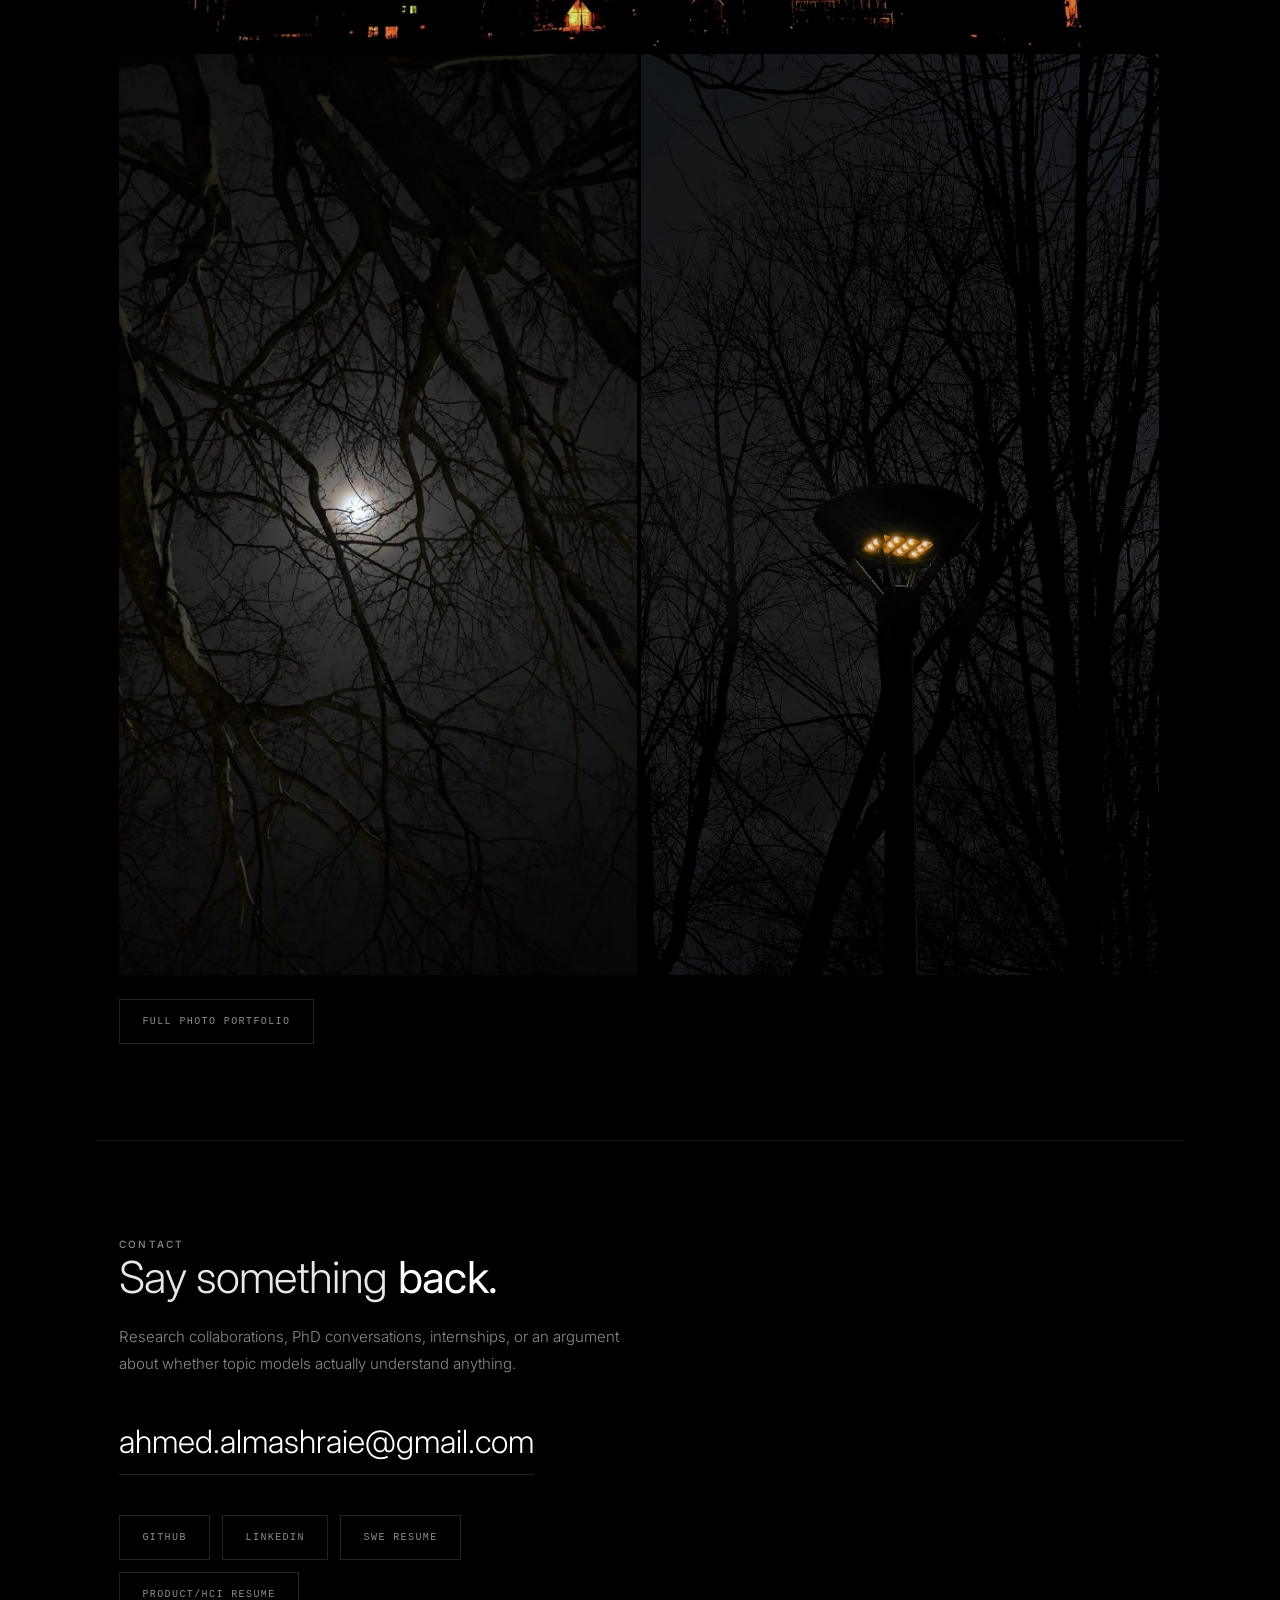
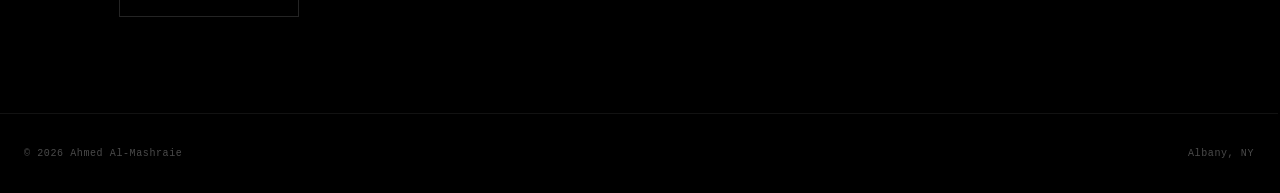
==== commit 9dc97901: "Update portfolio link in index.html" ====
--- a/index.html
+++ b/index.html
@@ -346,7 +346,7 @@
     </div>
   </div>
   <div class="band-foot reveal">
-    <a class="btn btn-line" href="https://mash-exhibit.vercel.app/" target="_blank" rel="noopener">Full photo portfolio</a>
+    <a class="btn btn-line" href="https://exhibit.mashcreative.cc/" target="_blank" rel="noopener">Full photo portfolio</a>
   </div>
 </section>
 
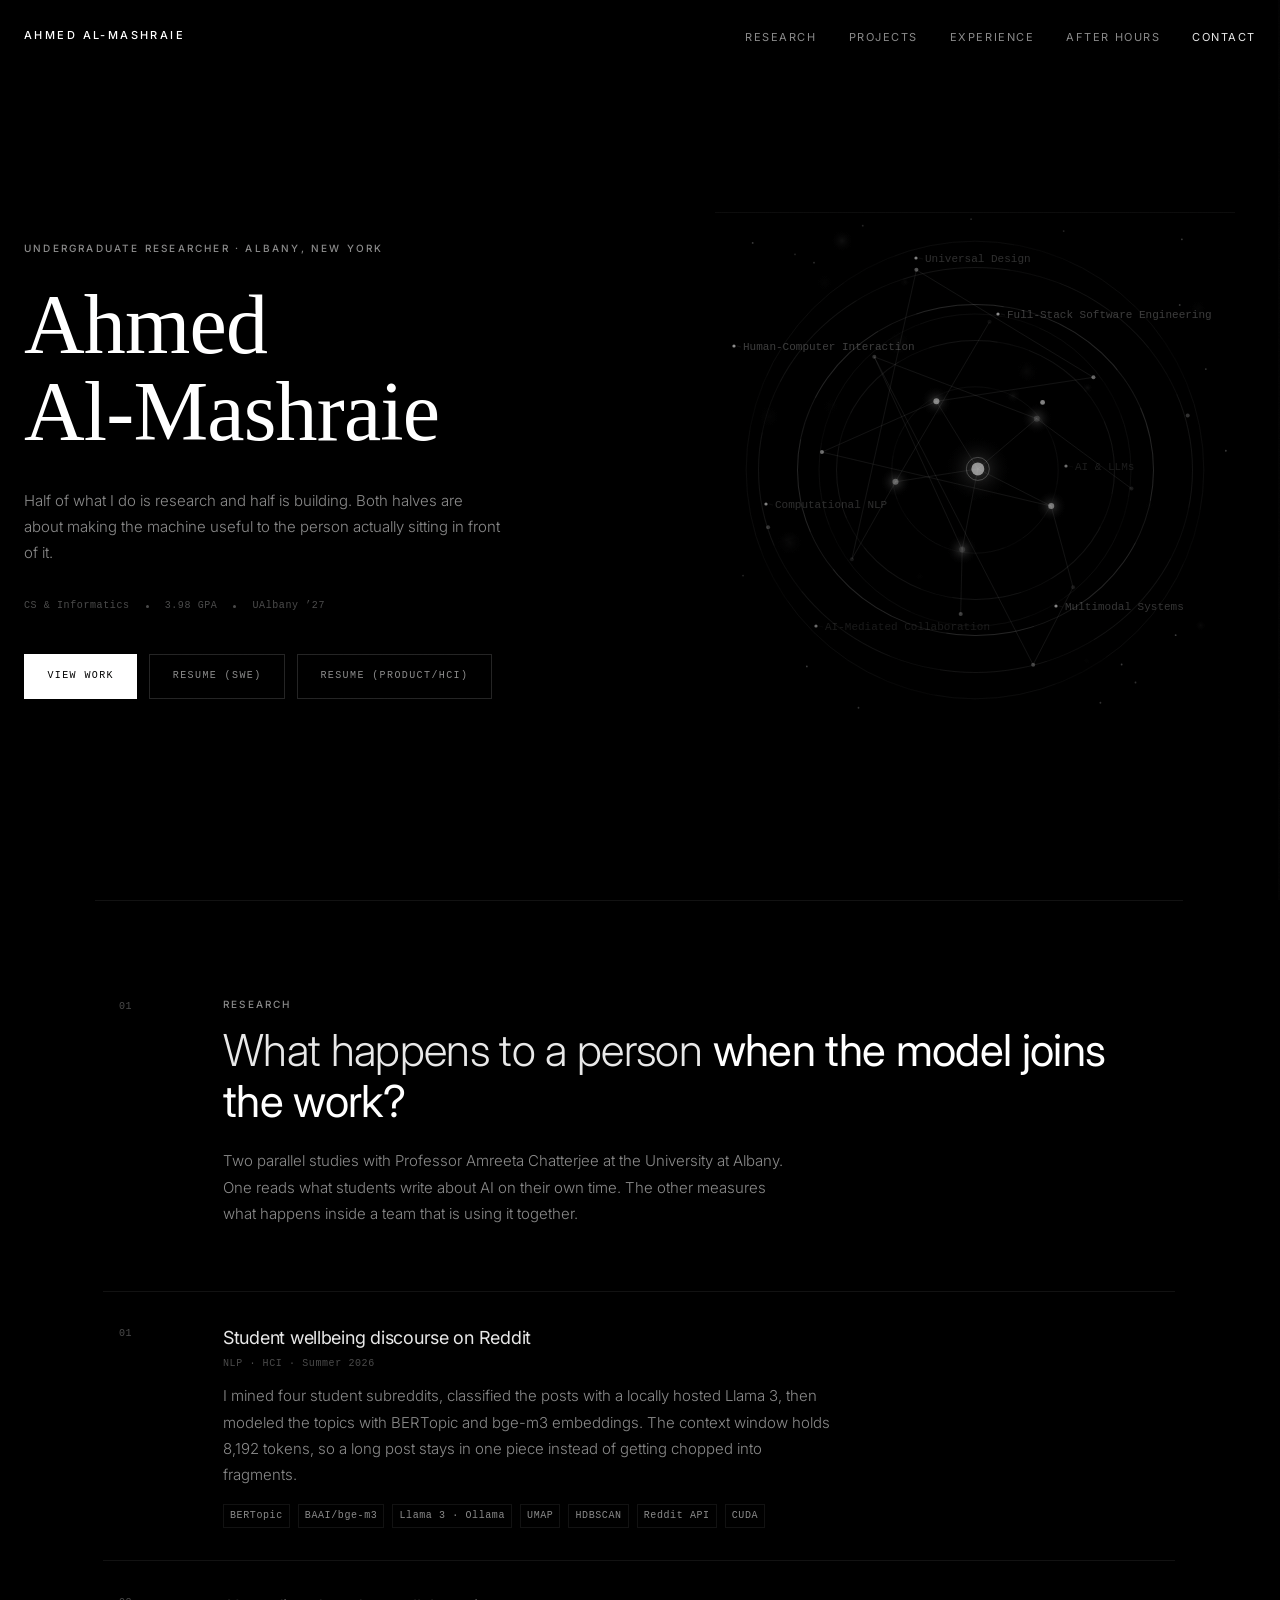
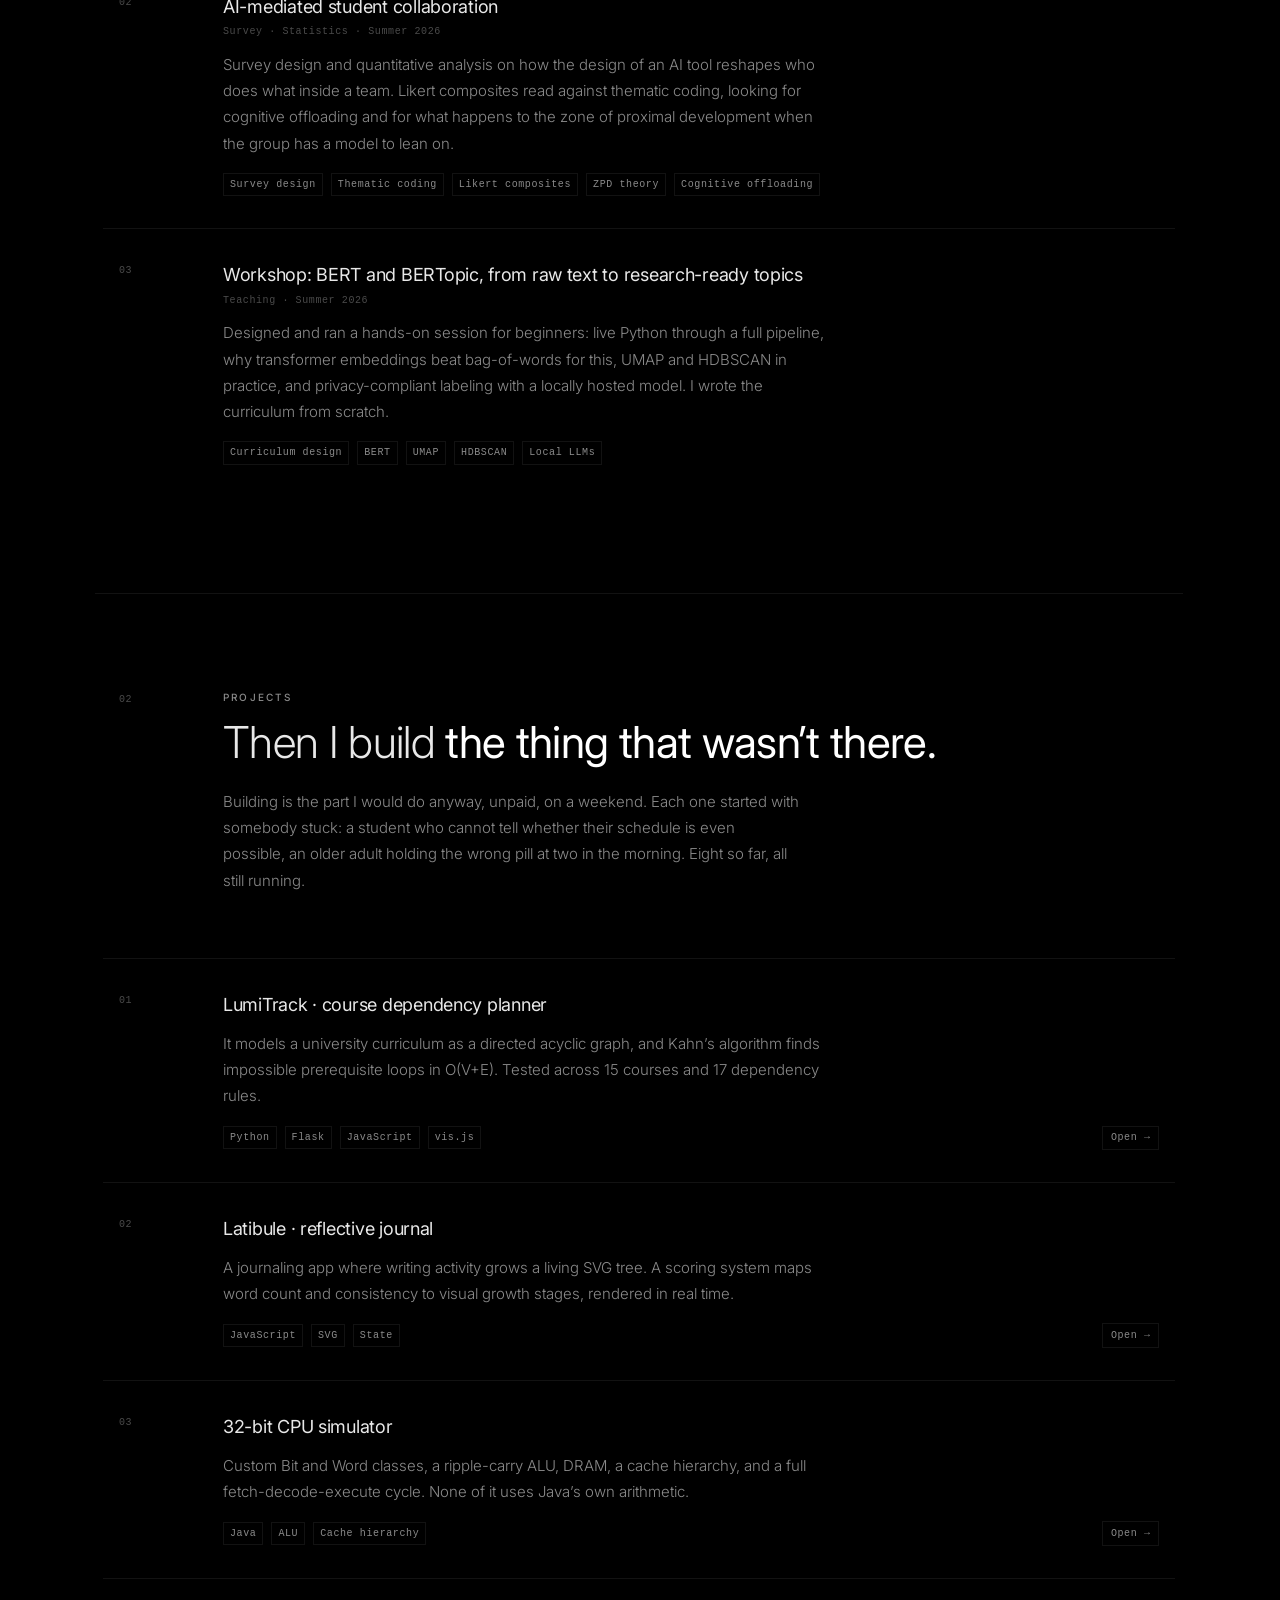
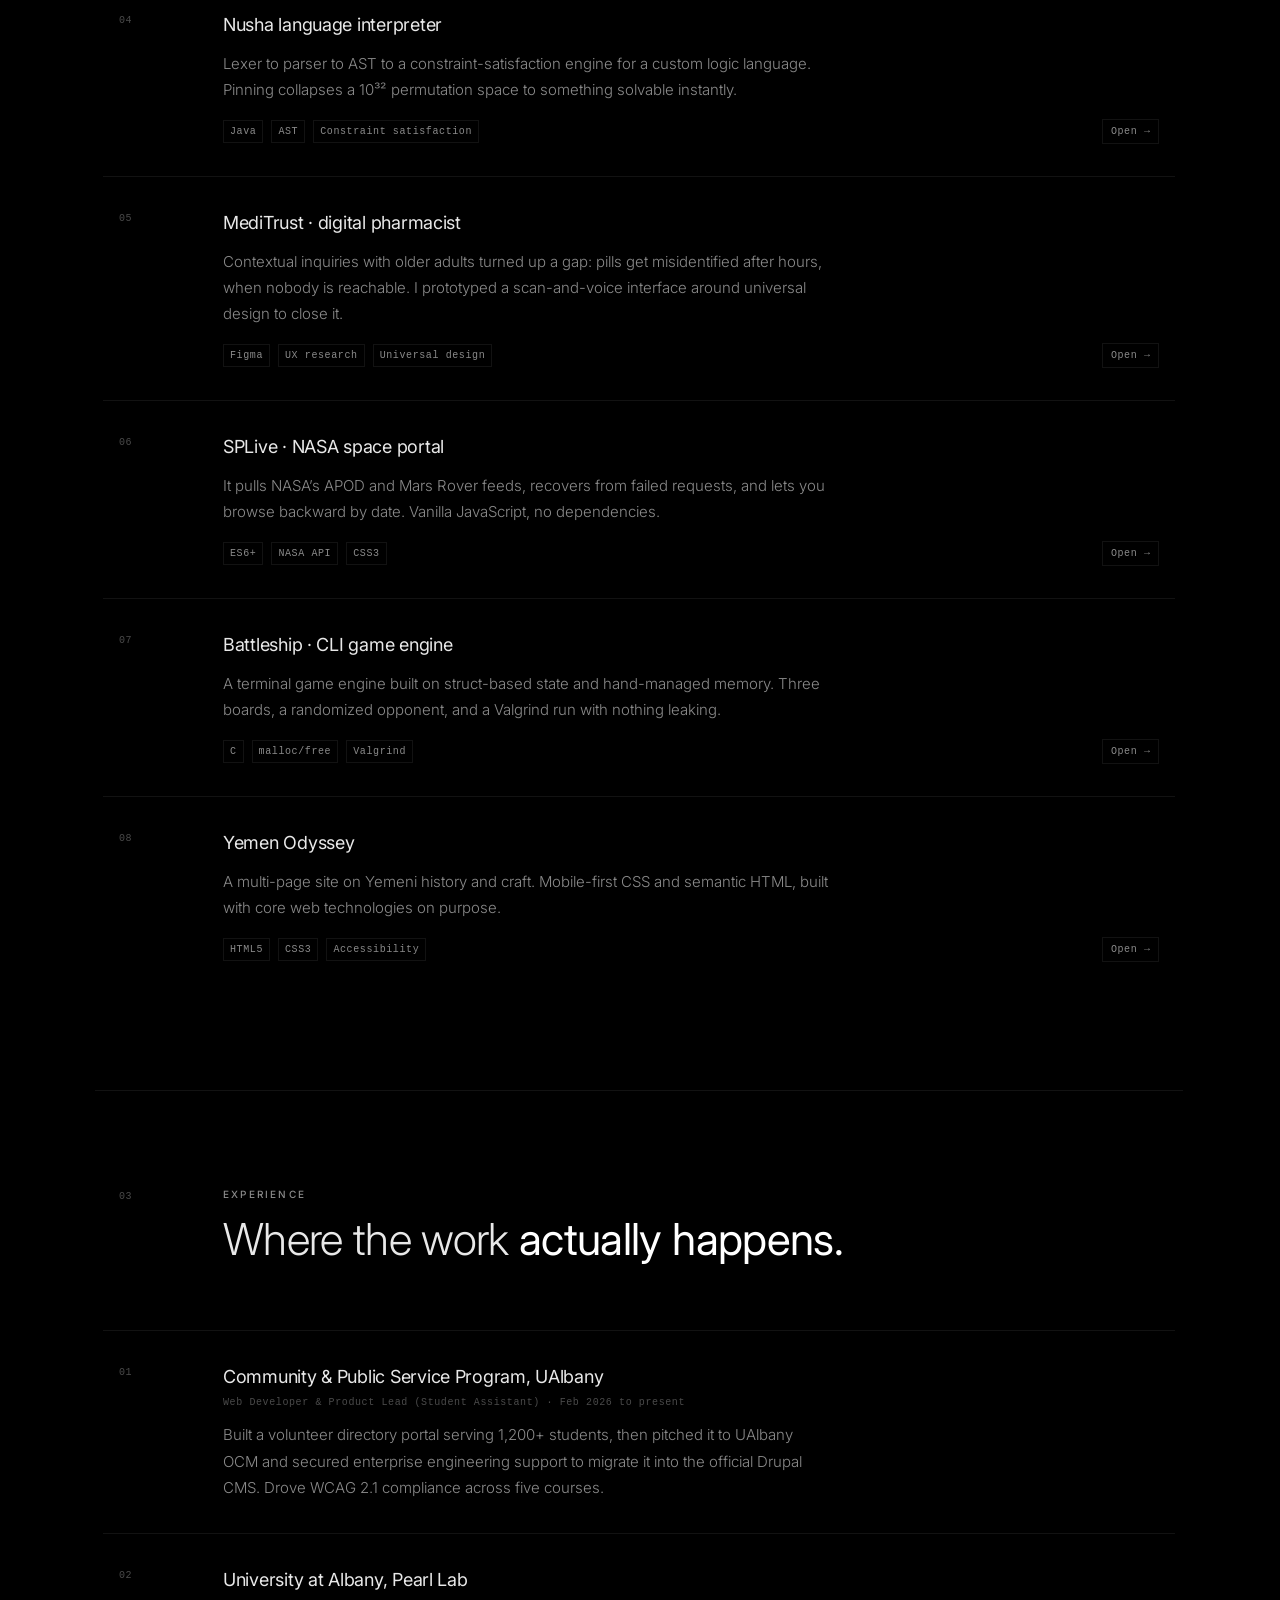
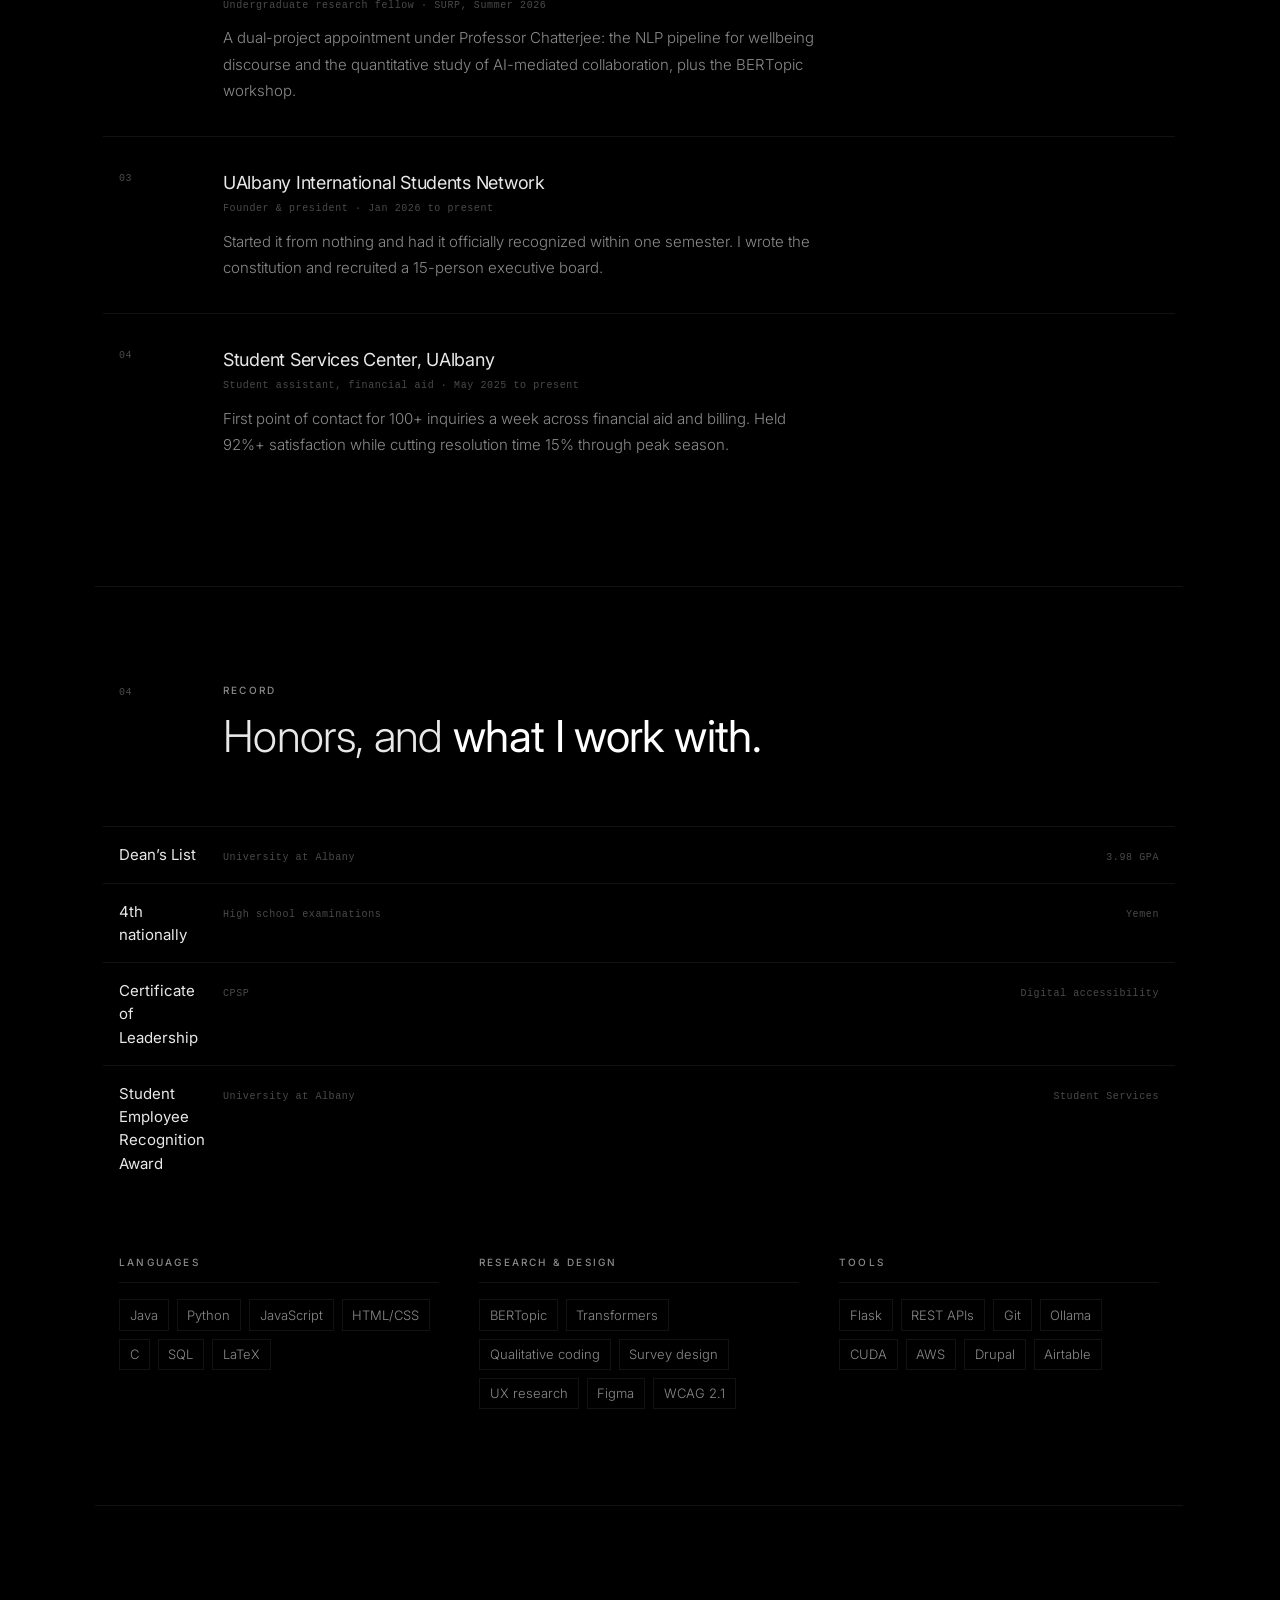
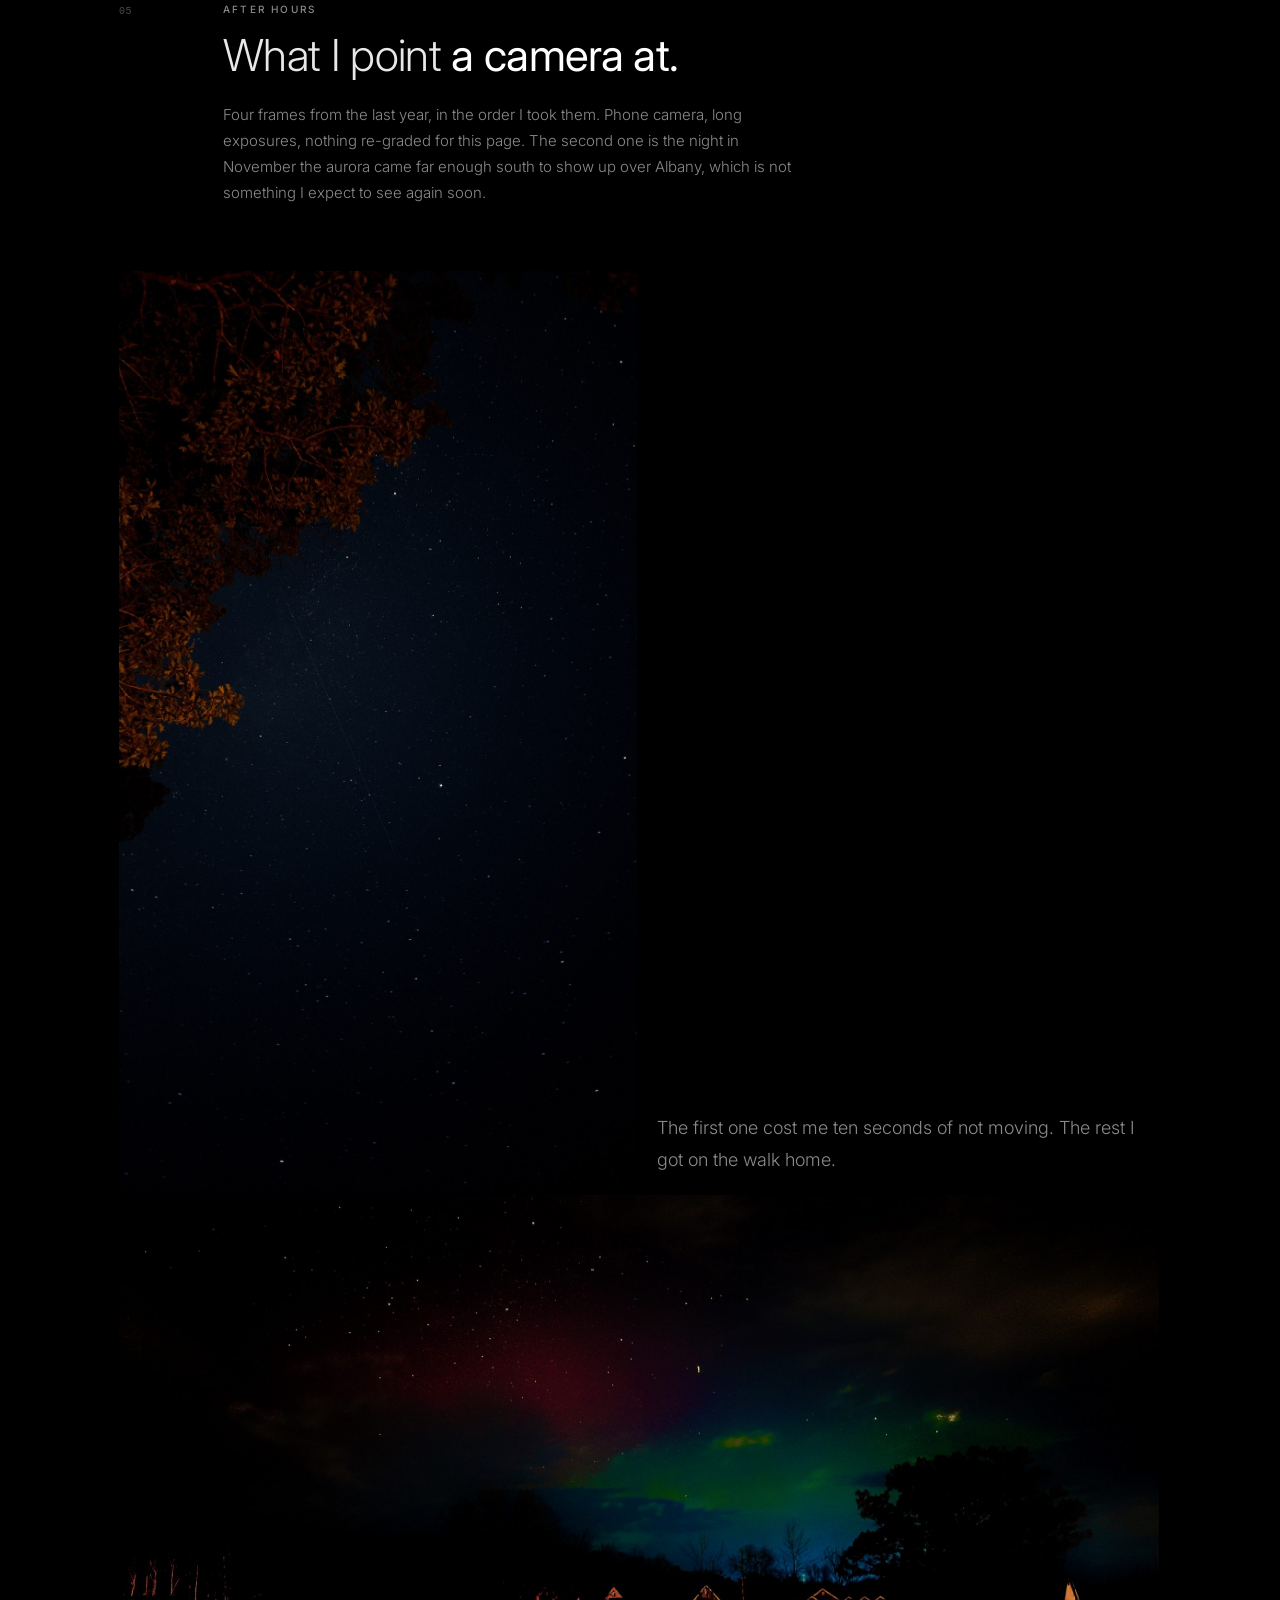
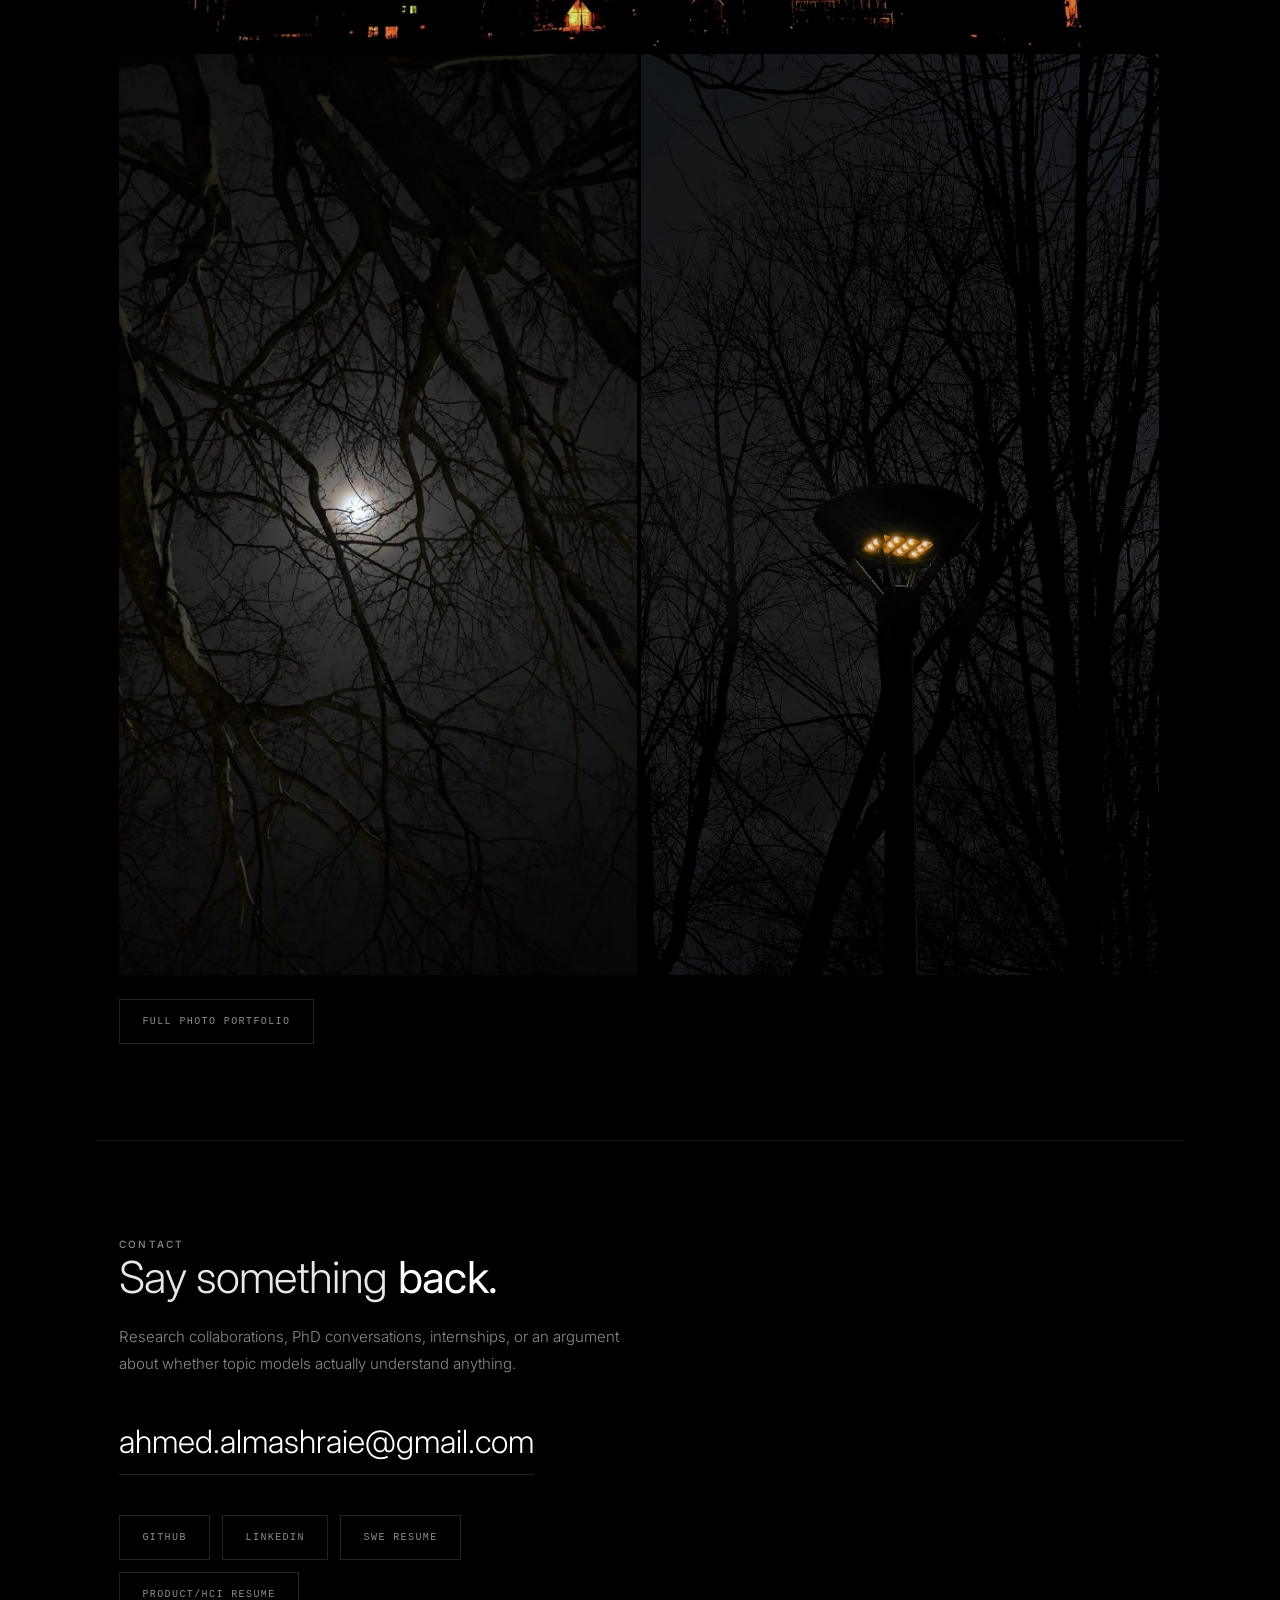
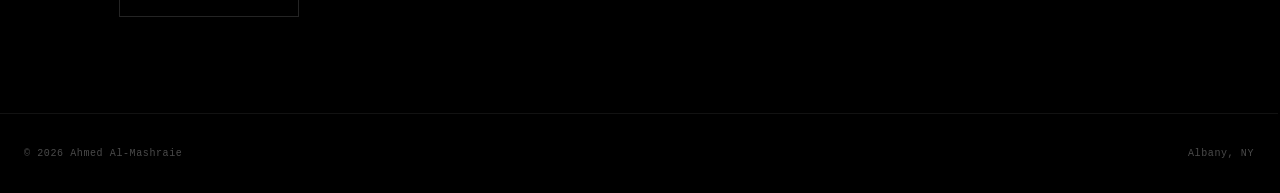
==== commit 3f89adfa: "Add canonical tag to index.html Added a canonical link for SEO purposes." ====
--- a/index.html
+++ b/index.html
@@ -6,6 +6,7 @@
 <title>Ahmed Al-Mashraie · CS and HCI research</title>
 <meta name="description" content="Ahmed Al-Mashraie, undergraduate researcher at the University at Albany, working on NLP, human-computer interaction, and the software in between.">
 <meta name="theme-color" content="#000000">
+<link rel="canonical" href="https://mashcreative.cc/">
 <link rel="icon" href="data:image/svg+xml,<svg xmlns='http://www.w3.org/2000/svg' viewBox='0 0 24 24'><circle cx='12' cy='12' r='9' fill='none' stroke='%23e8e8e8' stroke-width='1' opacity='0.35'/><circle cx='12' cy='12' r='2.3' fill='%23ffffff'/></svg>">
 <link rel="preconnect" href="https://fonts.googleapis.com">
 <link rel="preconnect" href="https://fonts.gstatic.com" crossorigin>
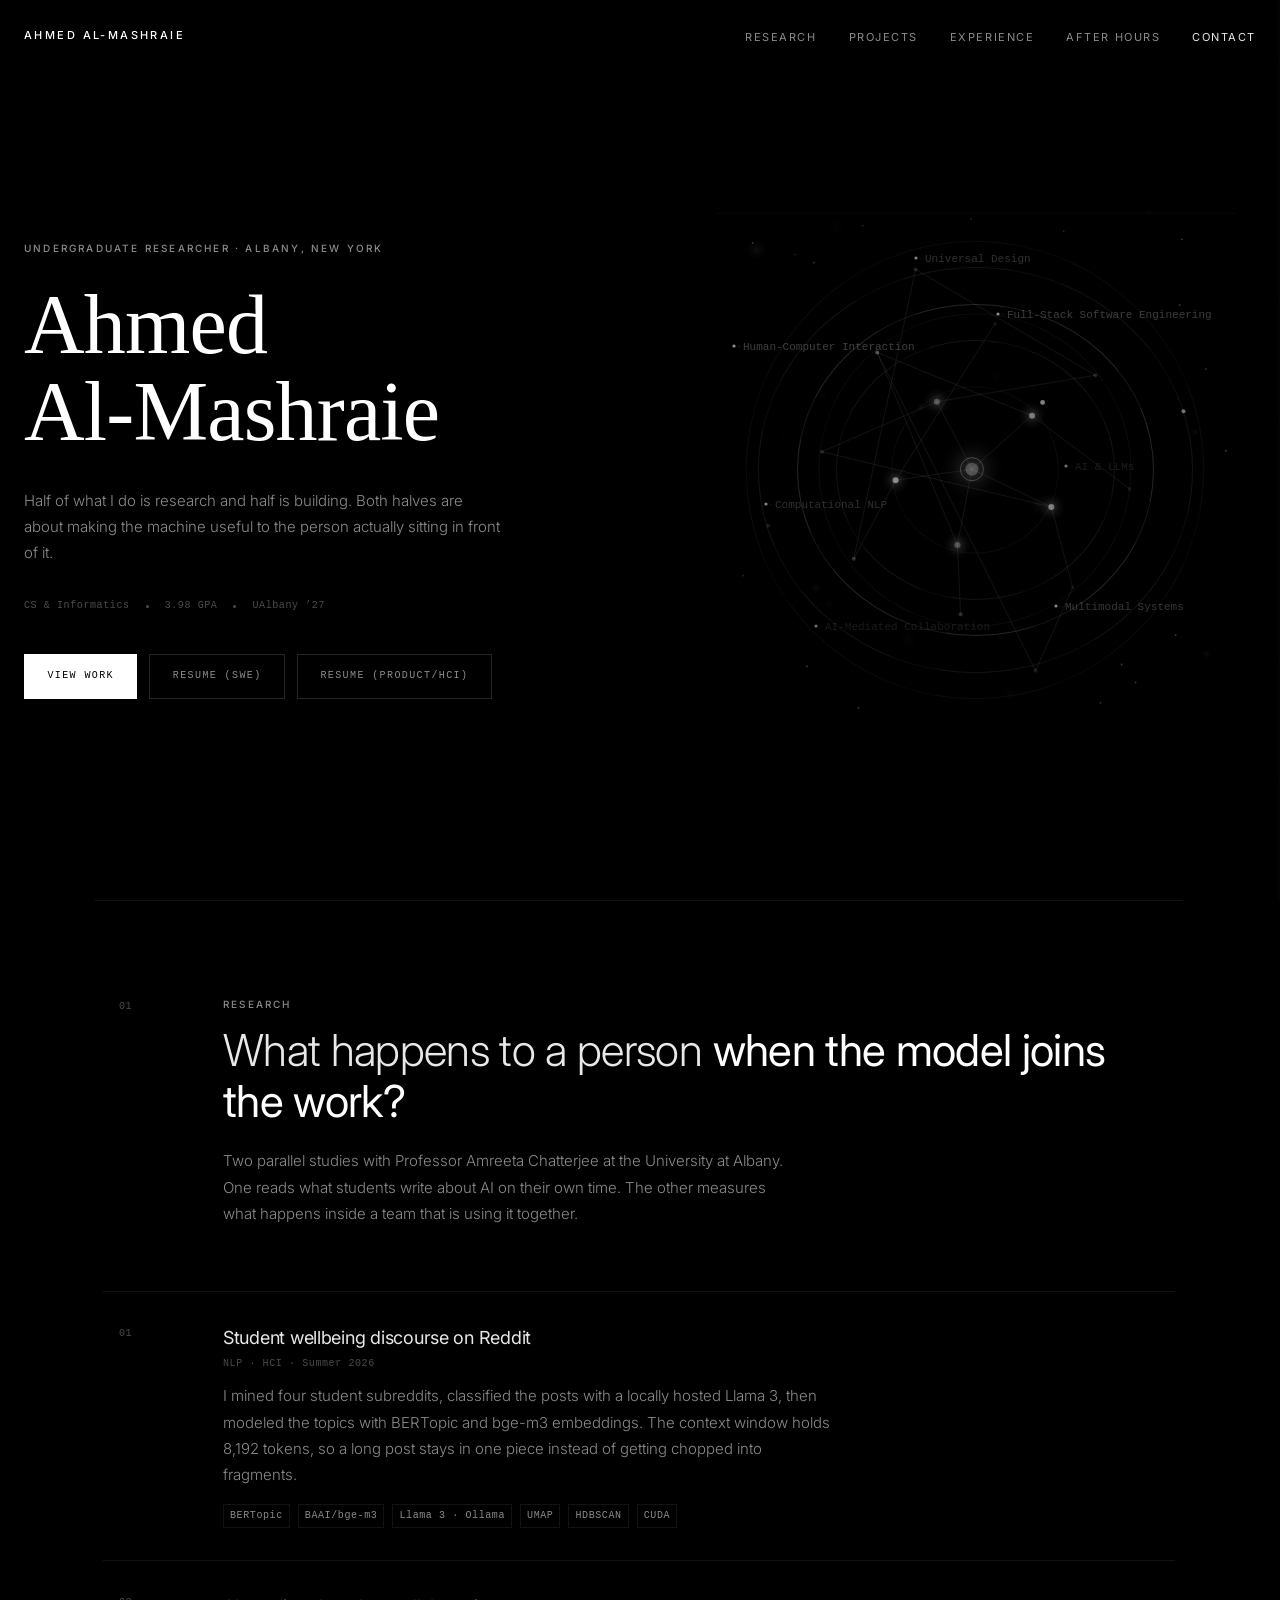
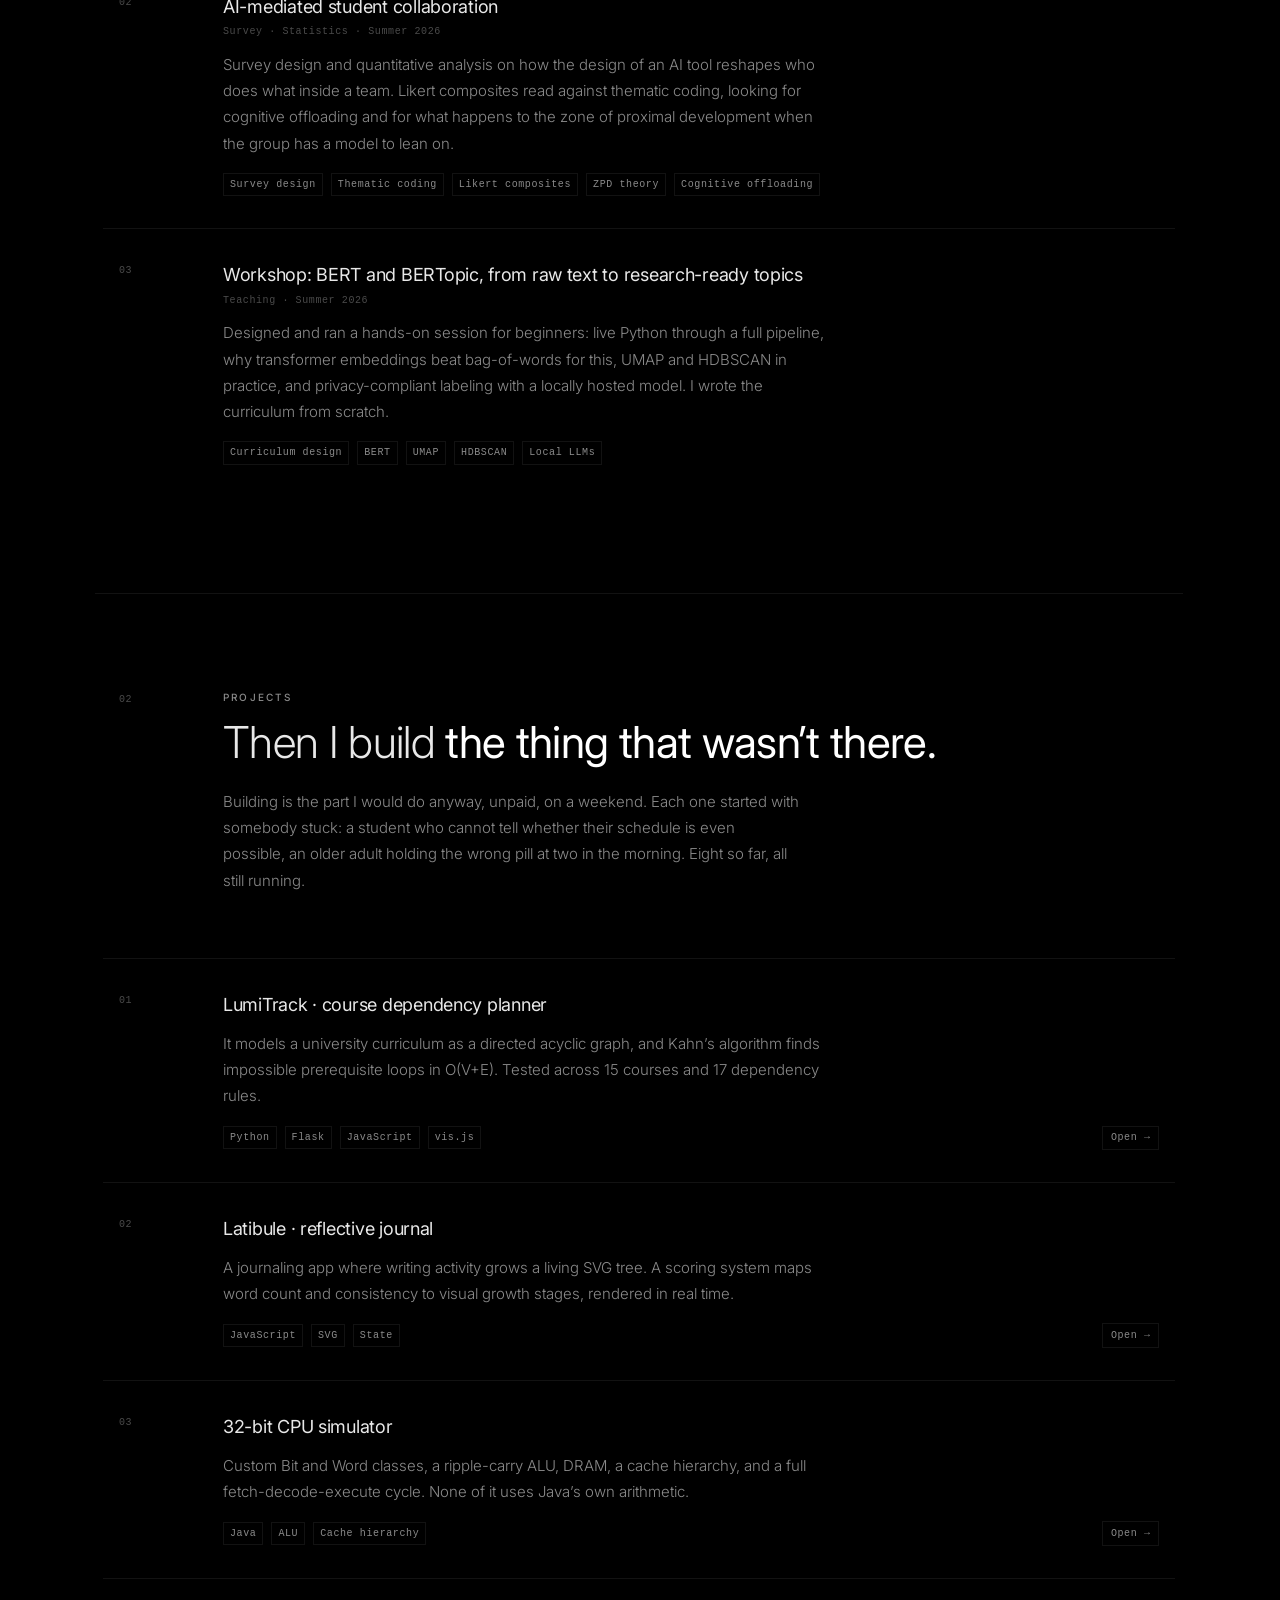
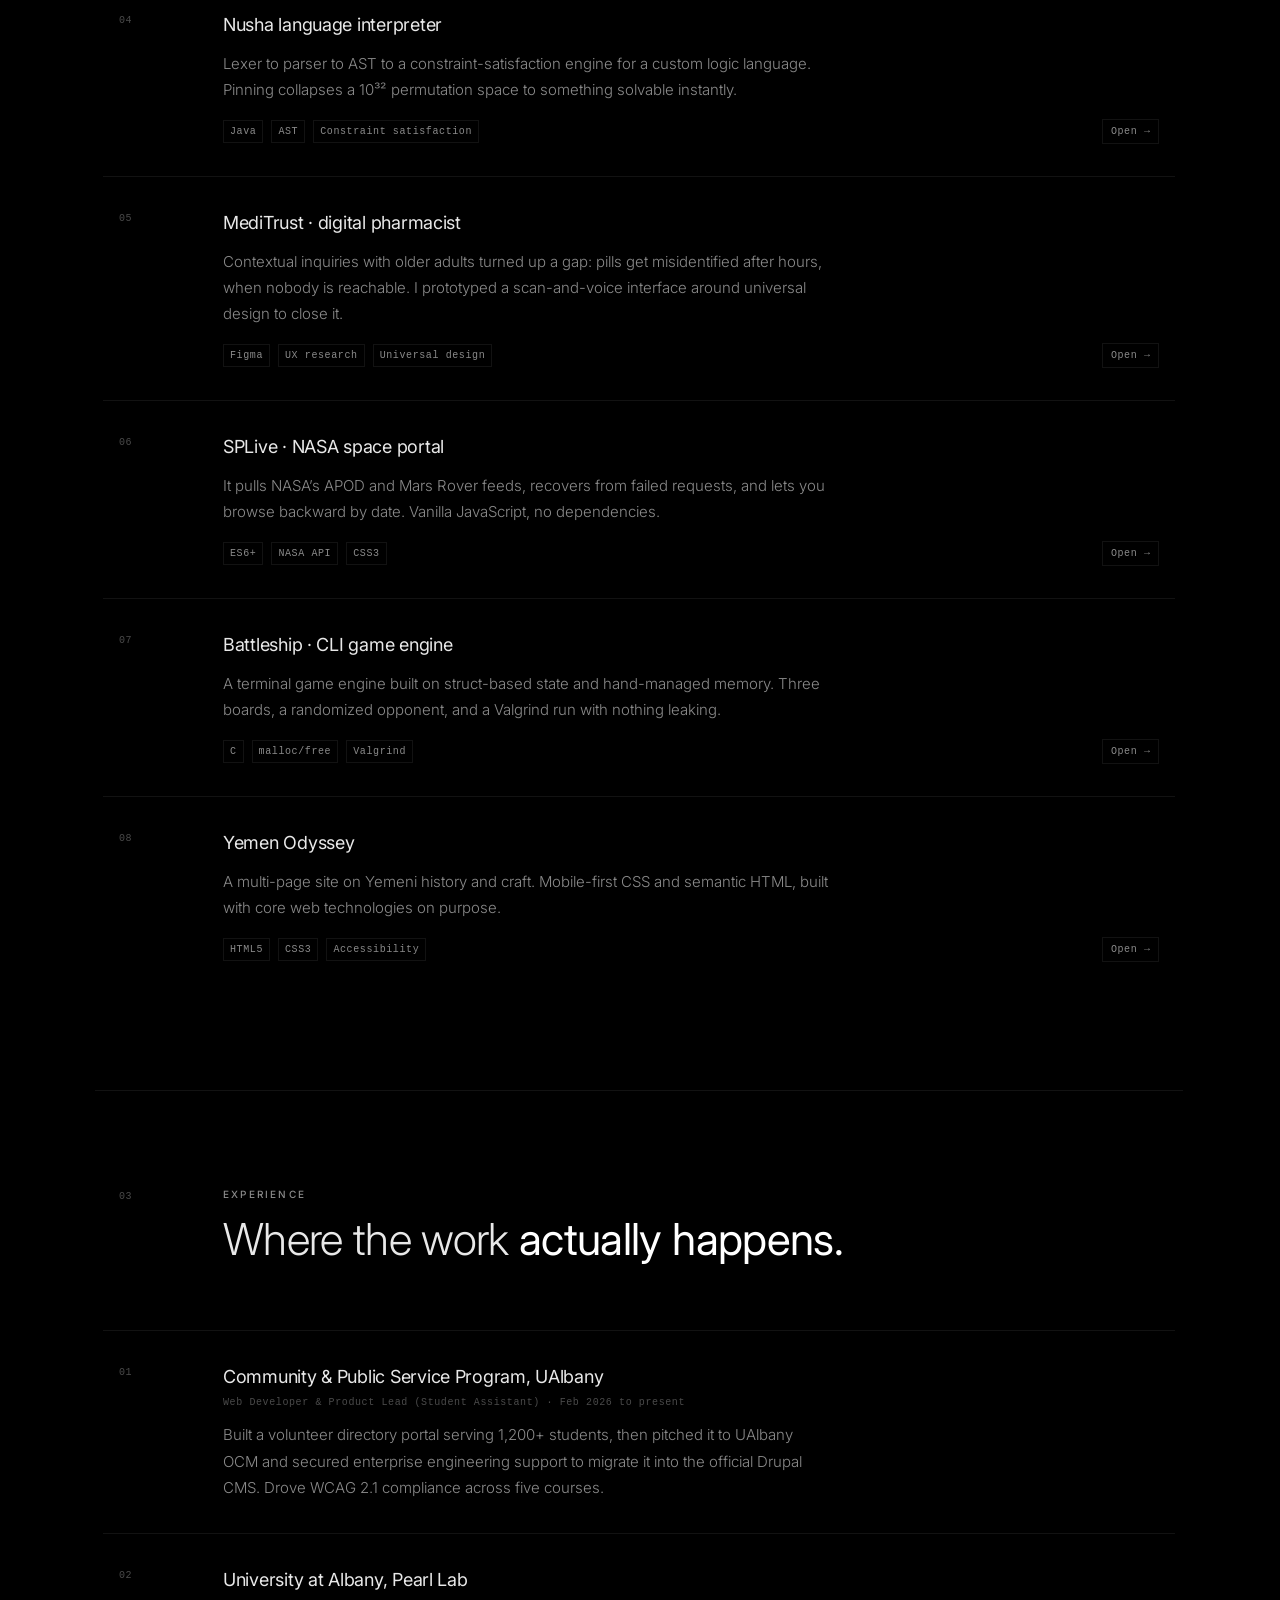
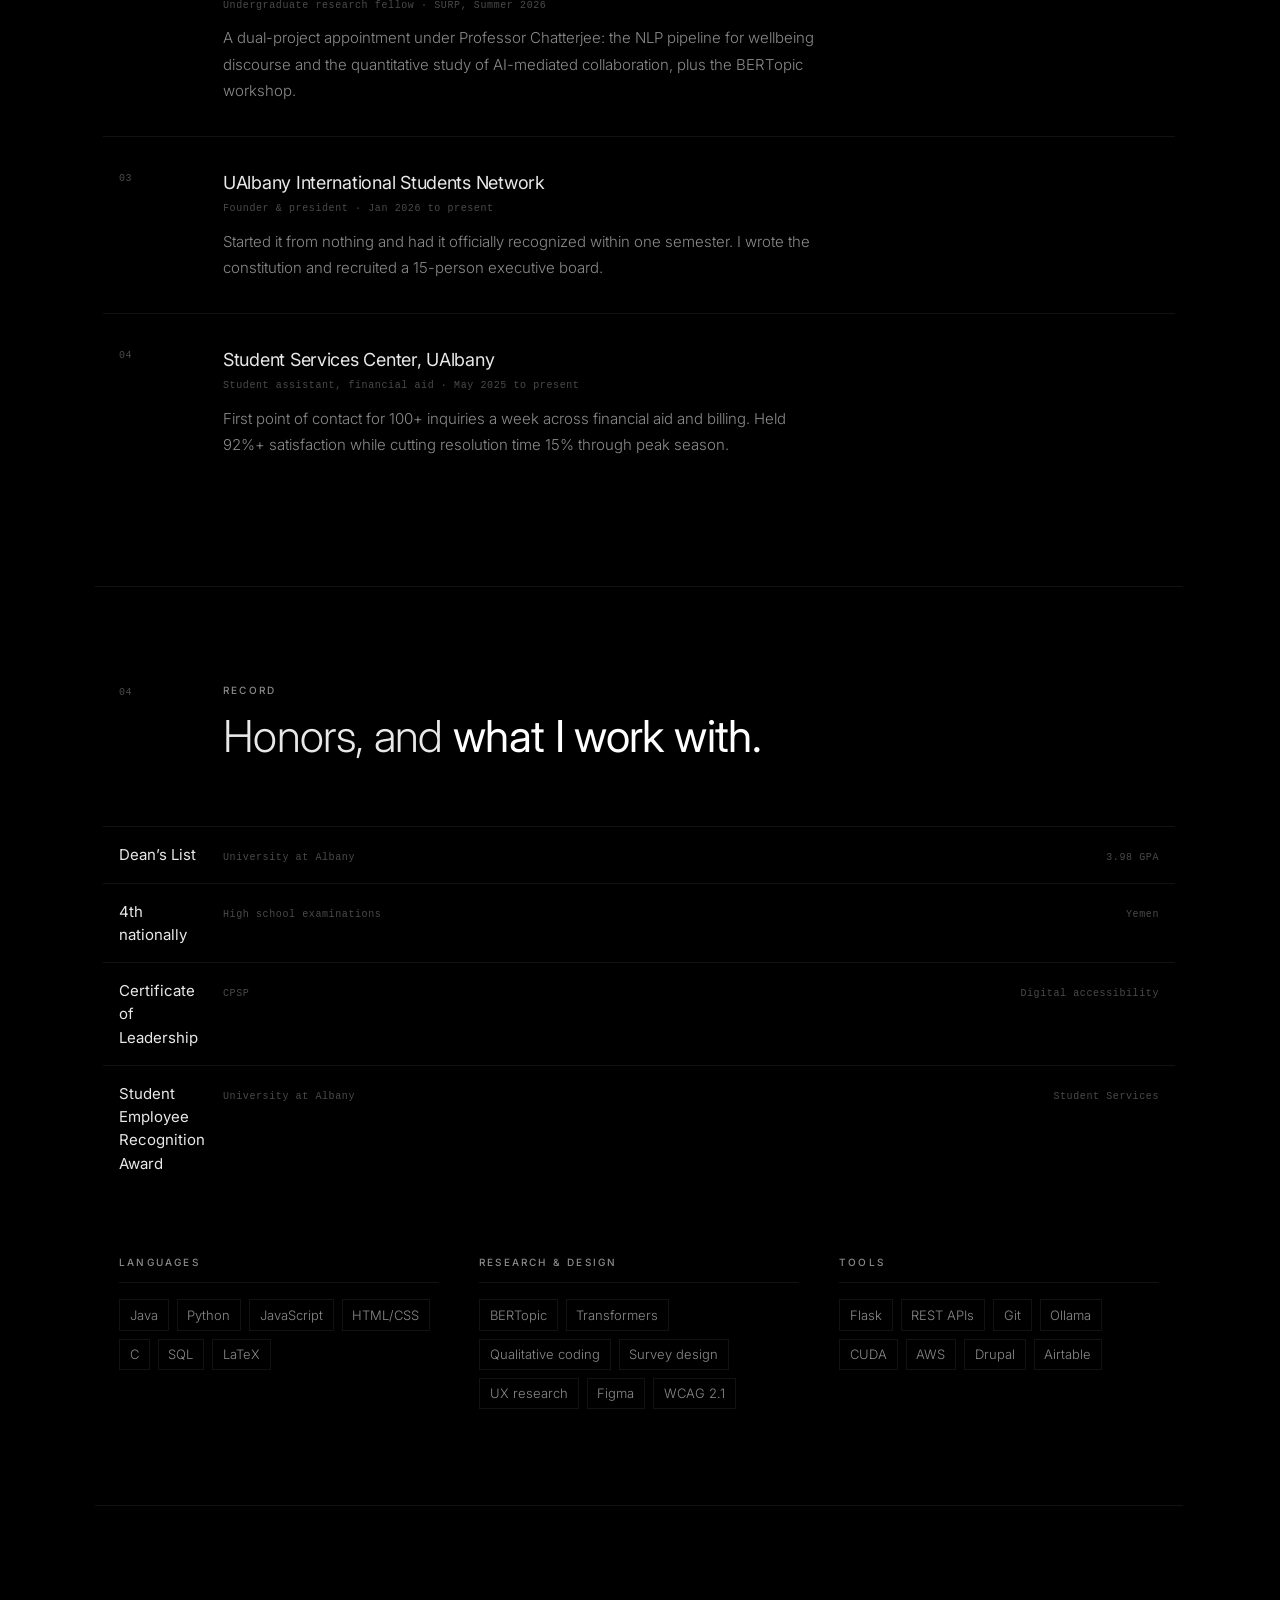
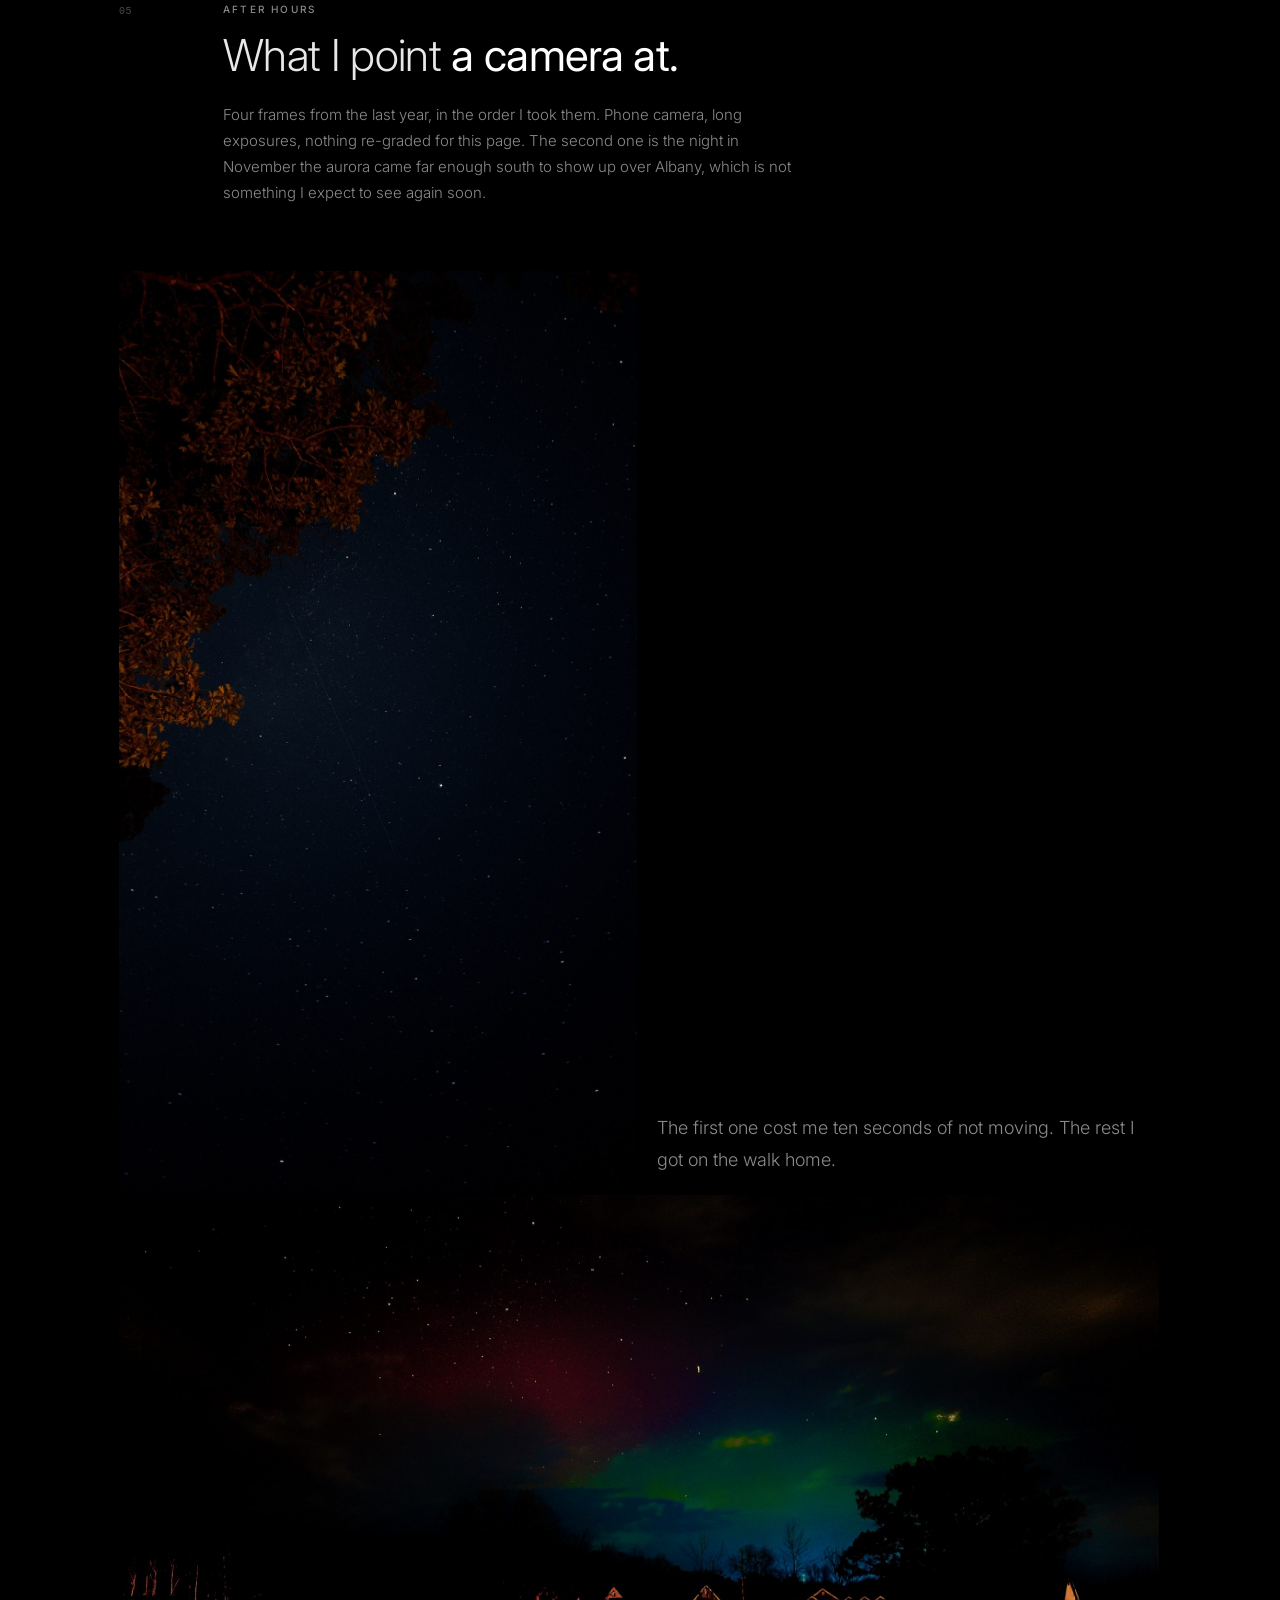
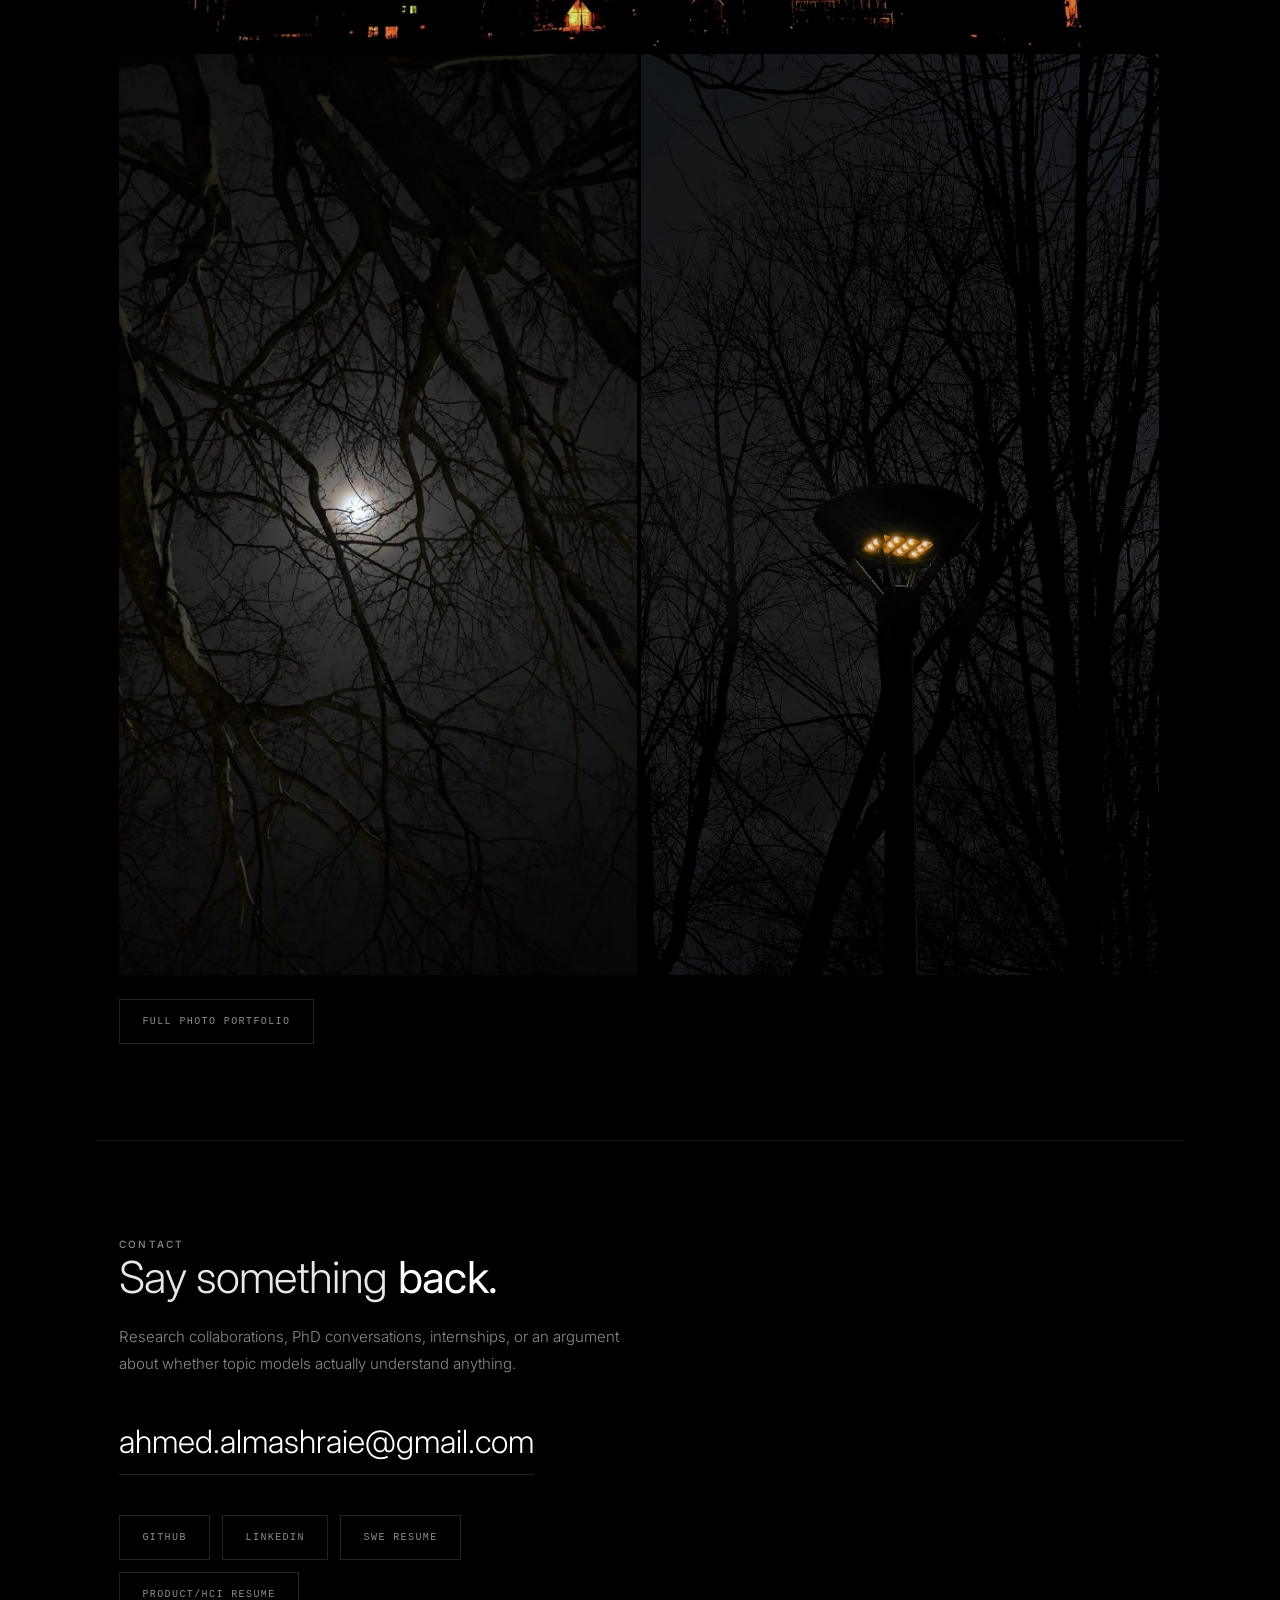
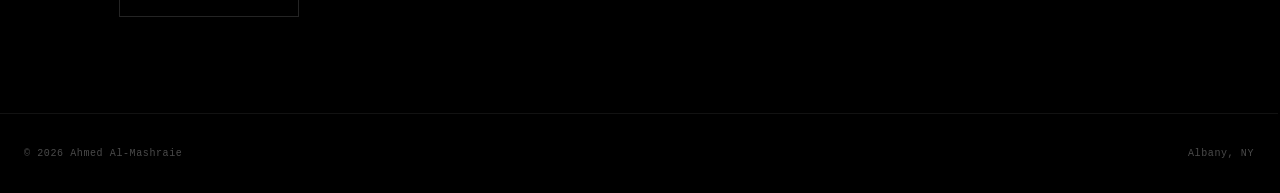
==== commit d35dd172: "Update chips section in index.html" ====
--- a/index.html
+++ b/index.html
@@ -82,7 +82,7 @@
         <h3>Student wellbeing discourse on Reddit</h3>
         <p class="t-meta entry-role">NLP &middot; HCI &middot; Summer 2026</p>
         <p class="t-body">I mined four student subreddits, classified the posts with a locally hosted Llama&nbsp;3, then modeled the topics with BERTopic and bge-m3 embeddings. The context window holds 8,192 tokens, so a long post stays in one piece instead of getting chopped into fragments.</p>
-        <div class="chips"><span>BERTopic</span><span>BAAI/bge-m3</span><span>Llama 3 &middot; Ollama</span><span>UMAP</span><span>HDBSCAN</span><span>Reddit API</span><span>CUDA</span></div>
+        <div class="chips"><span>BERTopic</span><span>BAAI/bge-m3</span><span>Llama 3 &middot; Ollama</span><span>UMAP</span><span>HDBSCAN</span><span>CUDA</span></div>
       </div>
     </article>
 
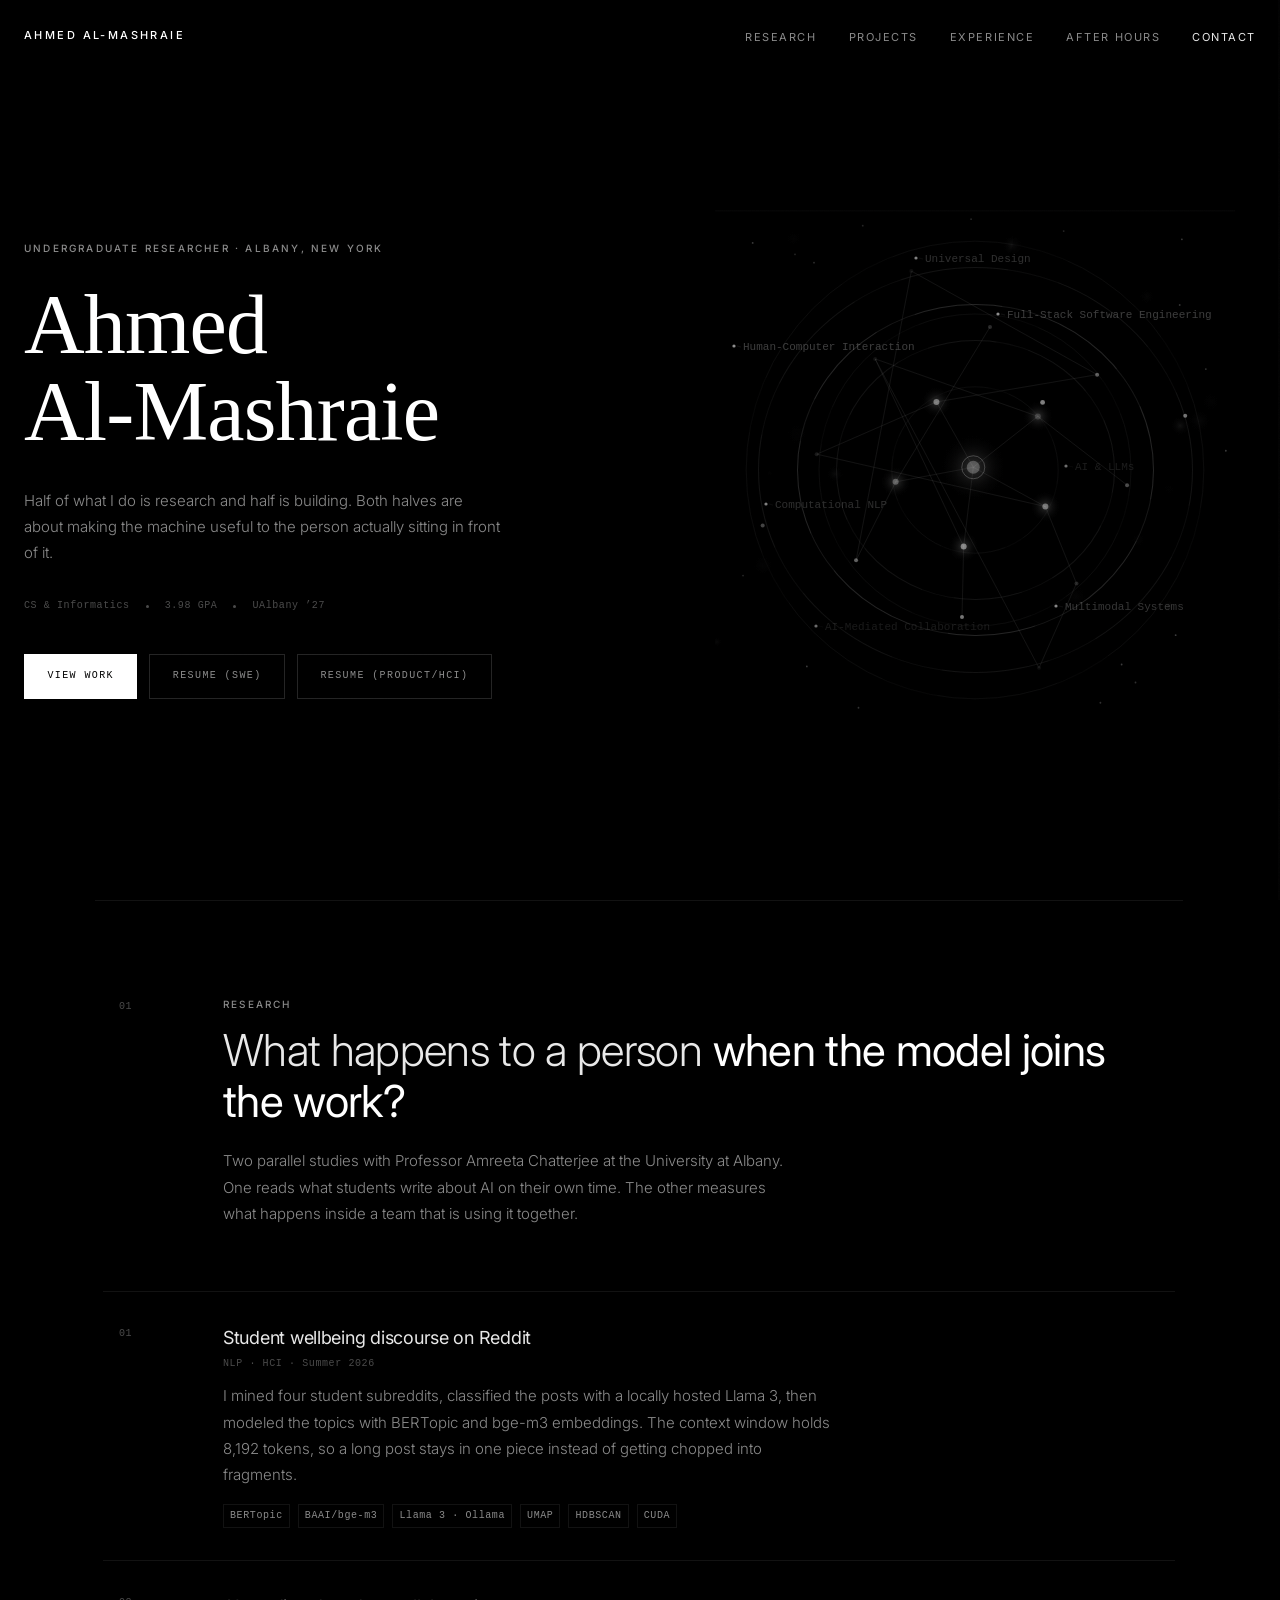
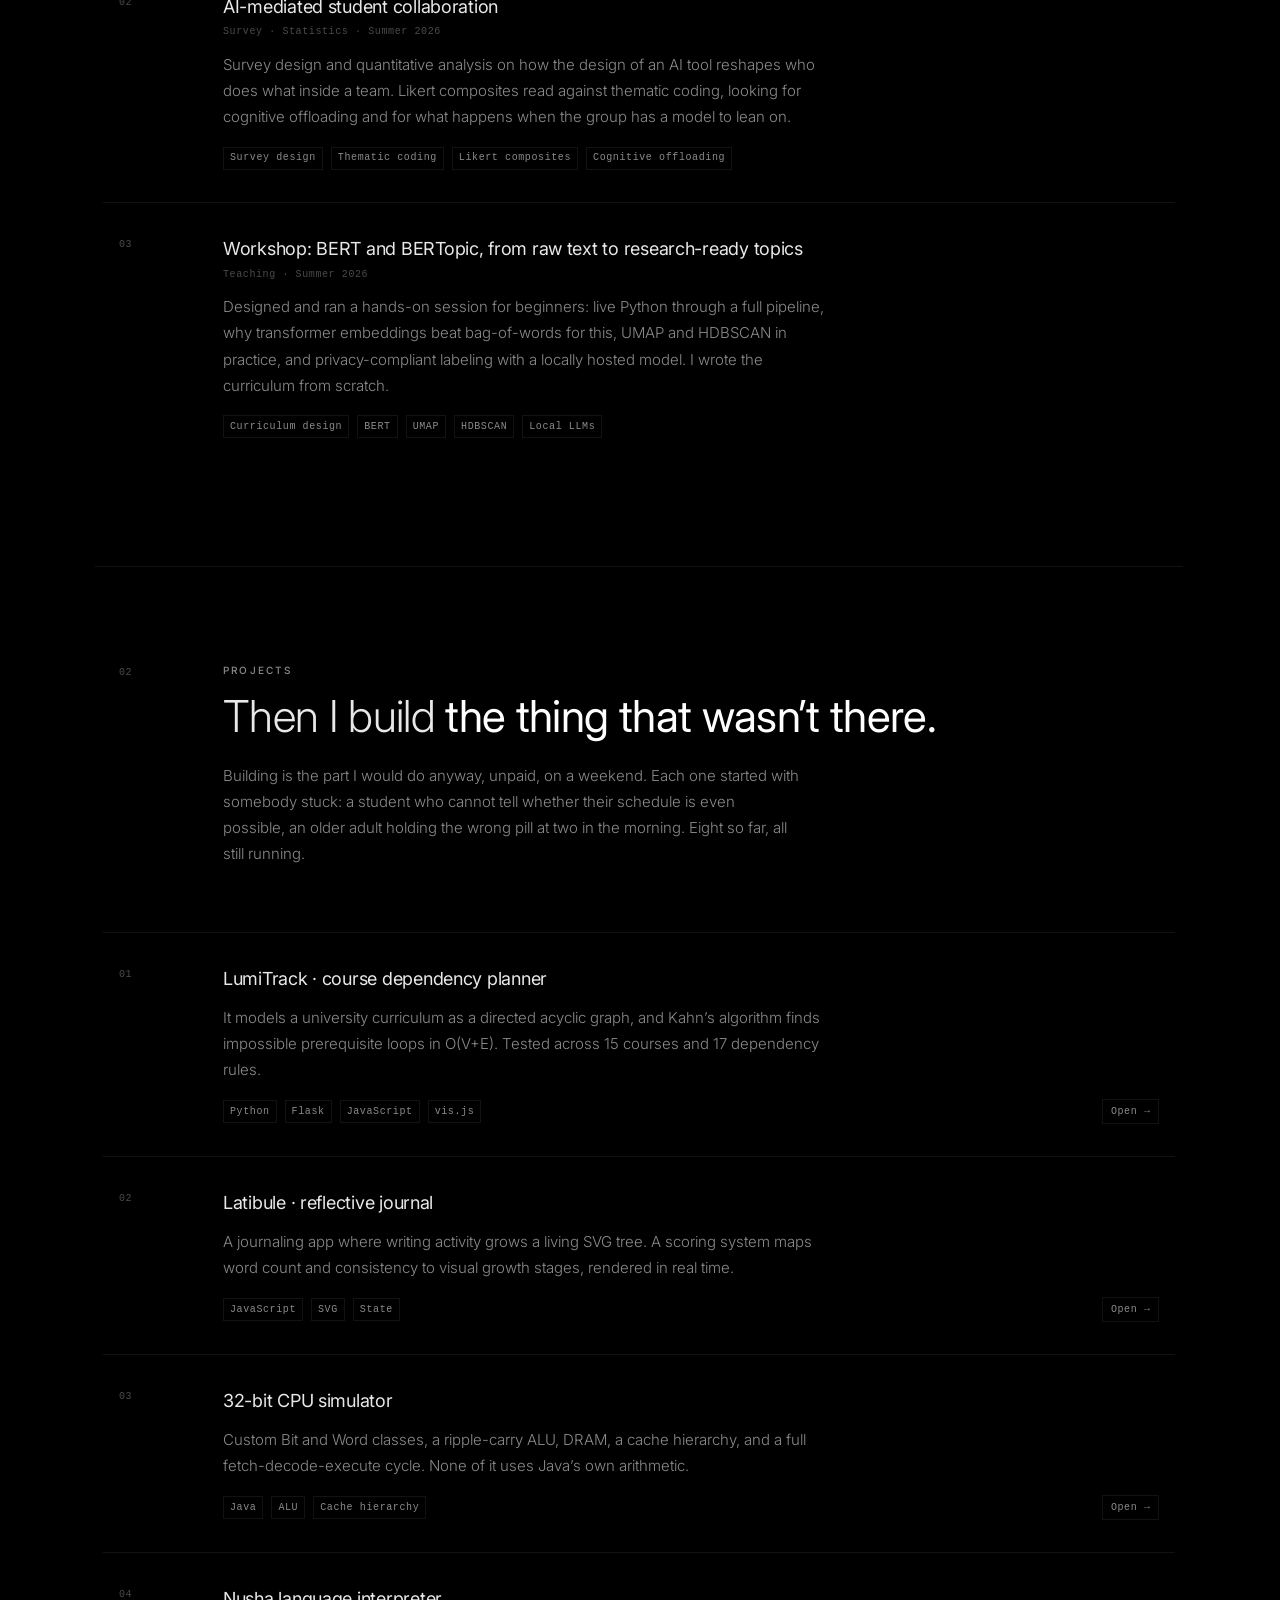
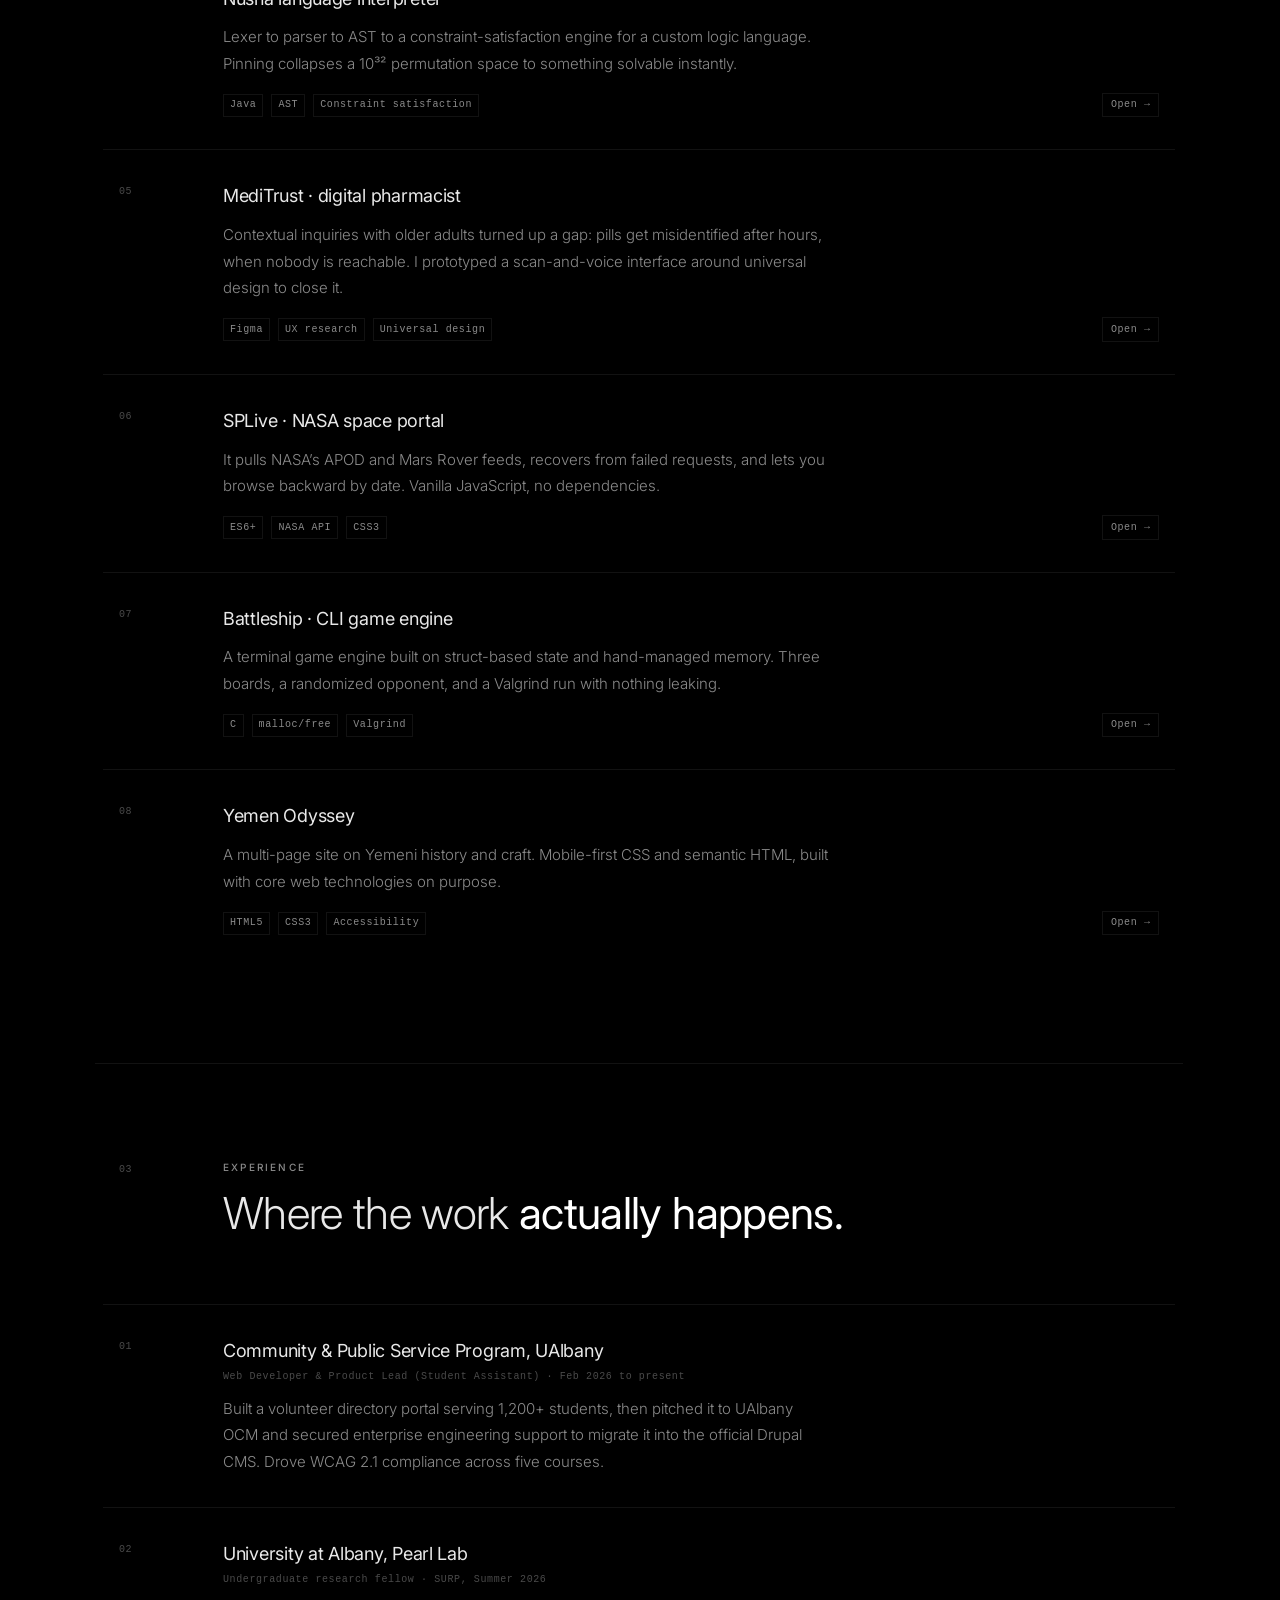
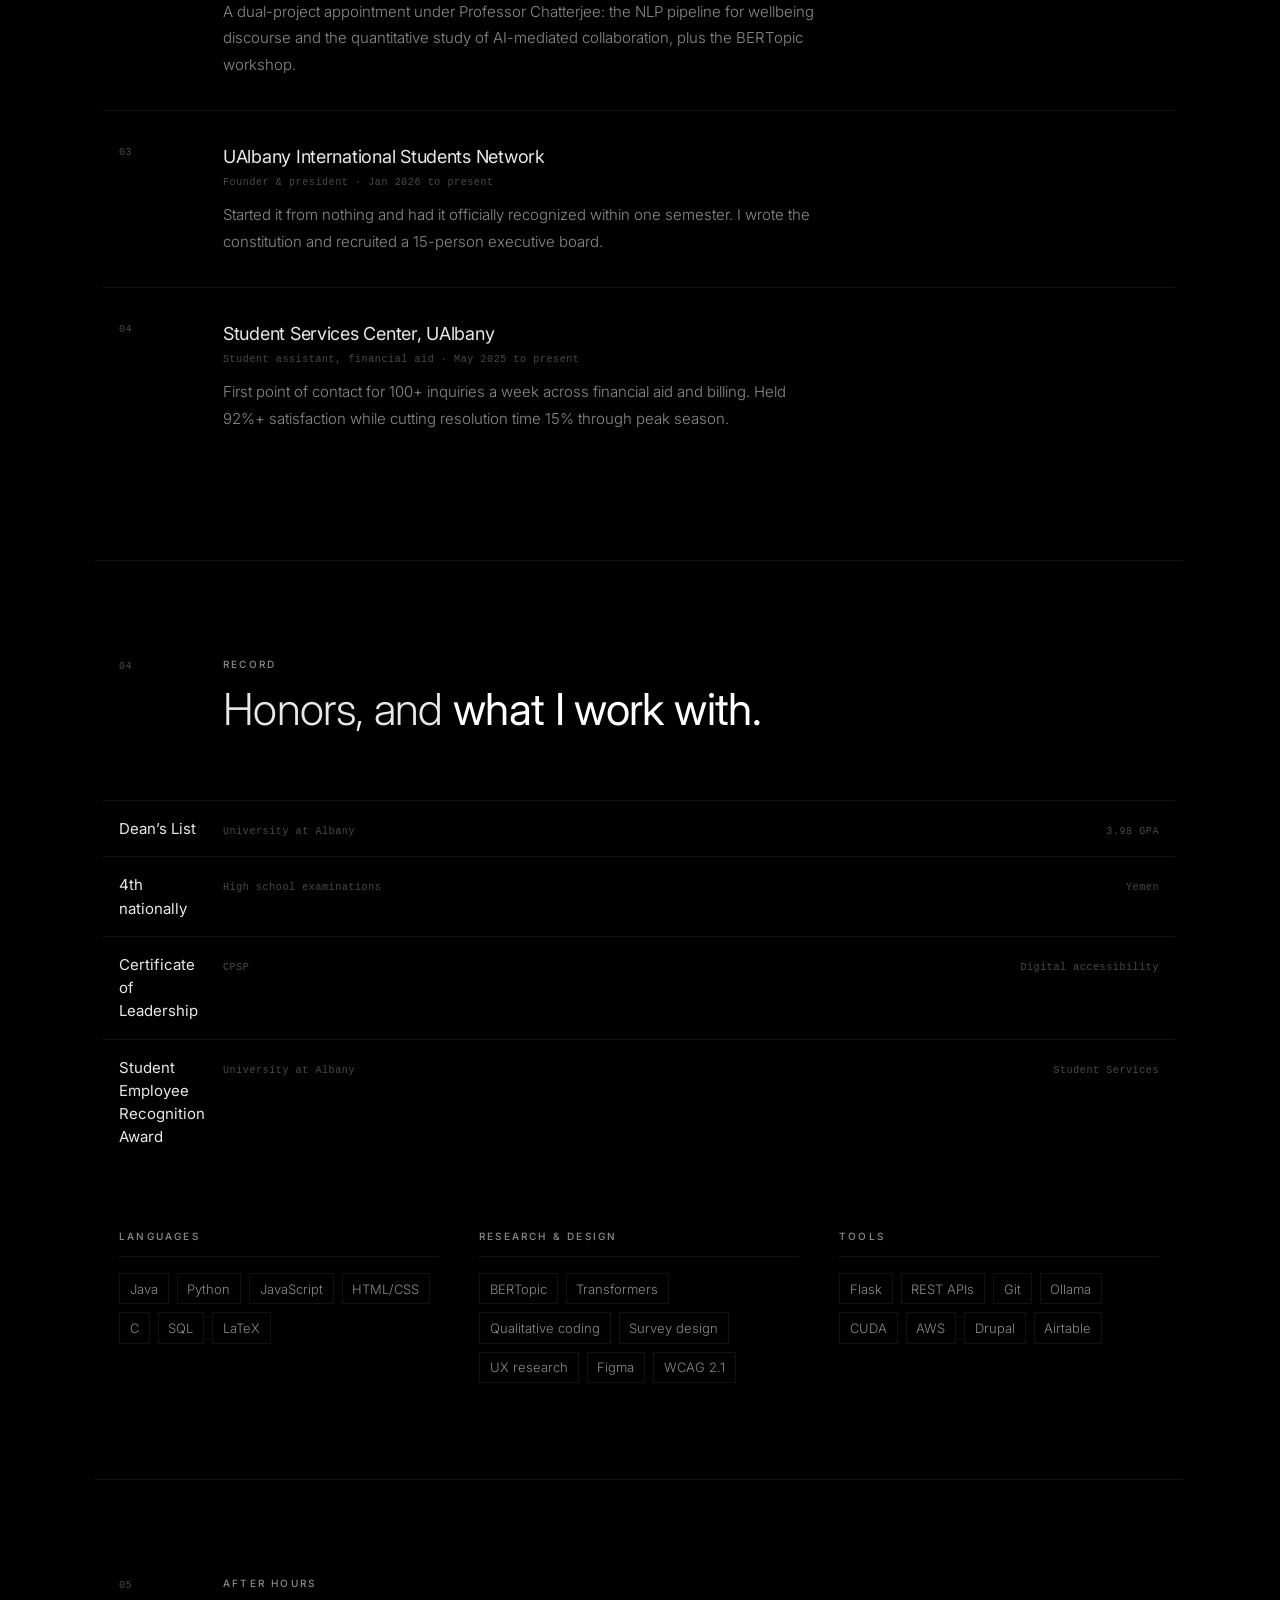
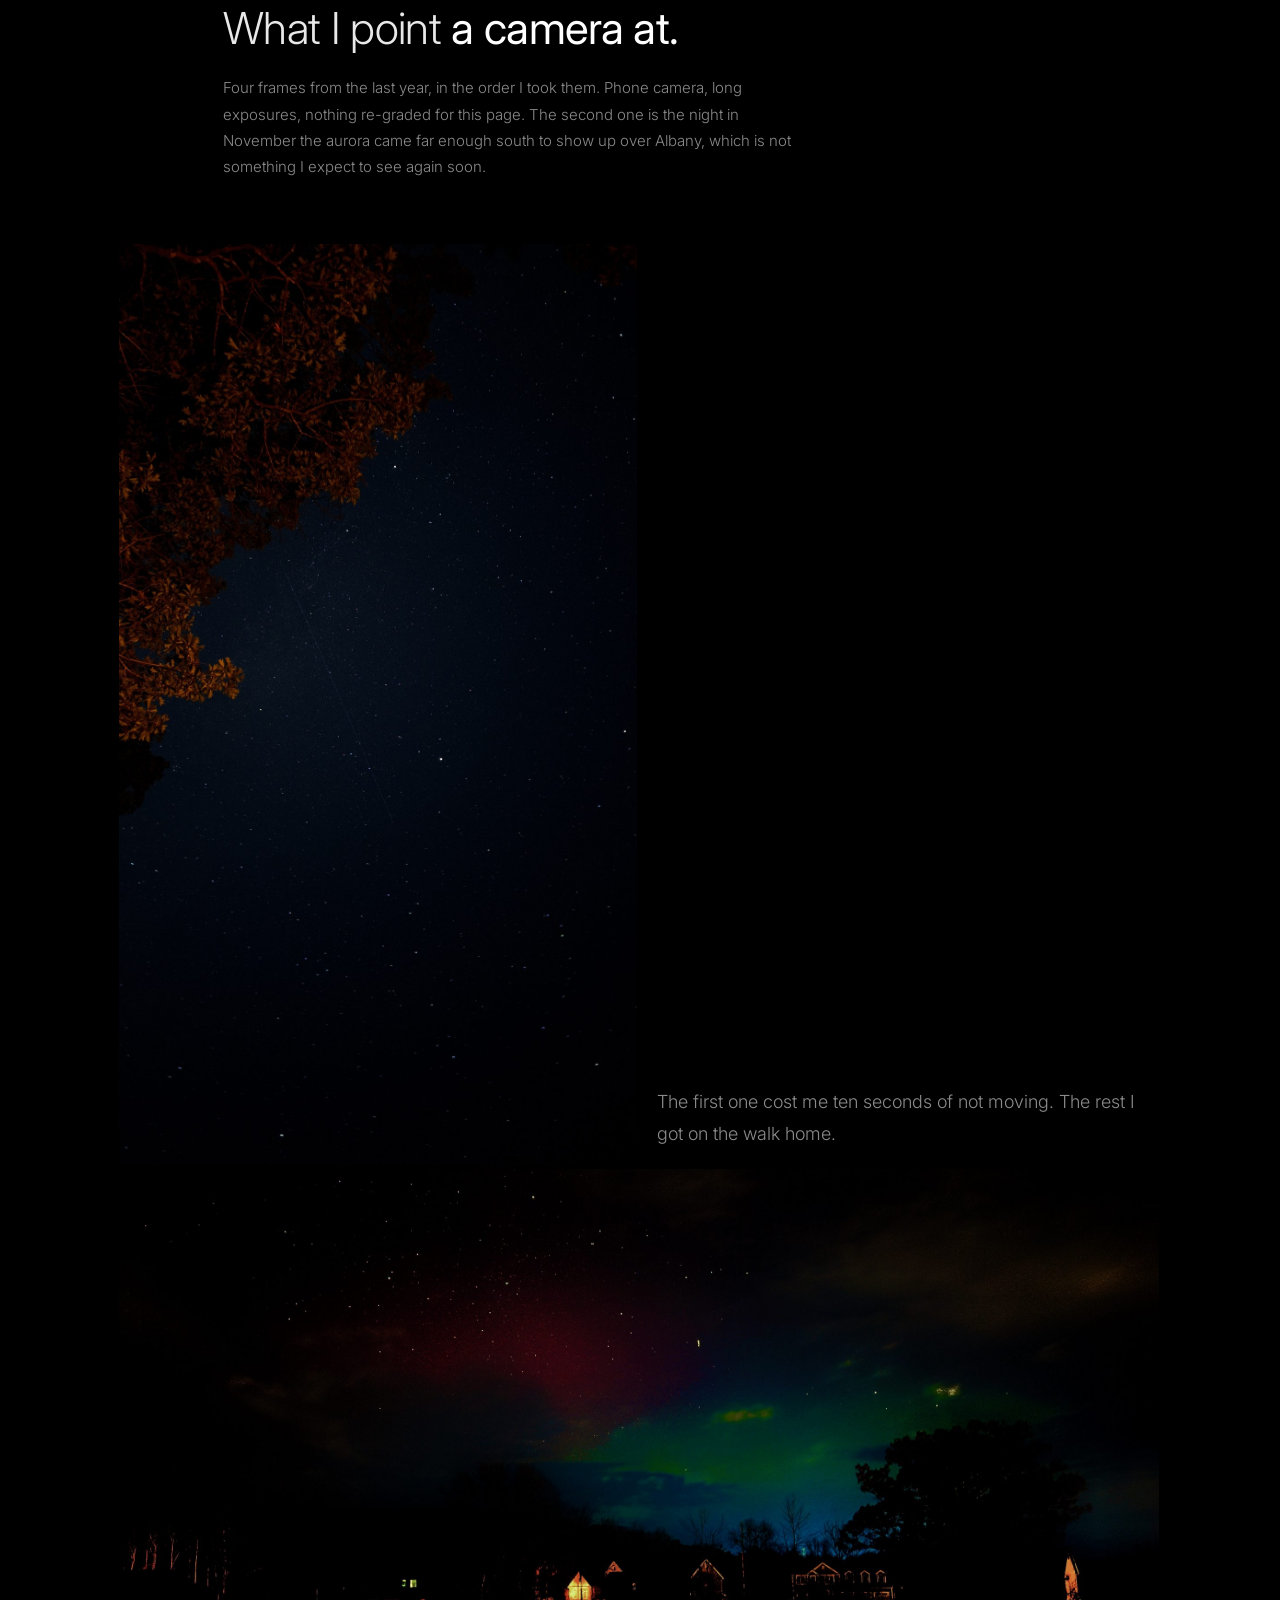
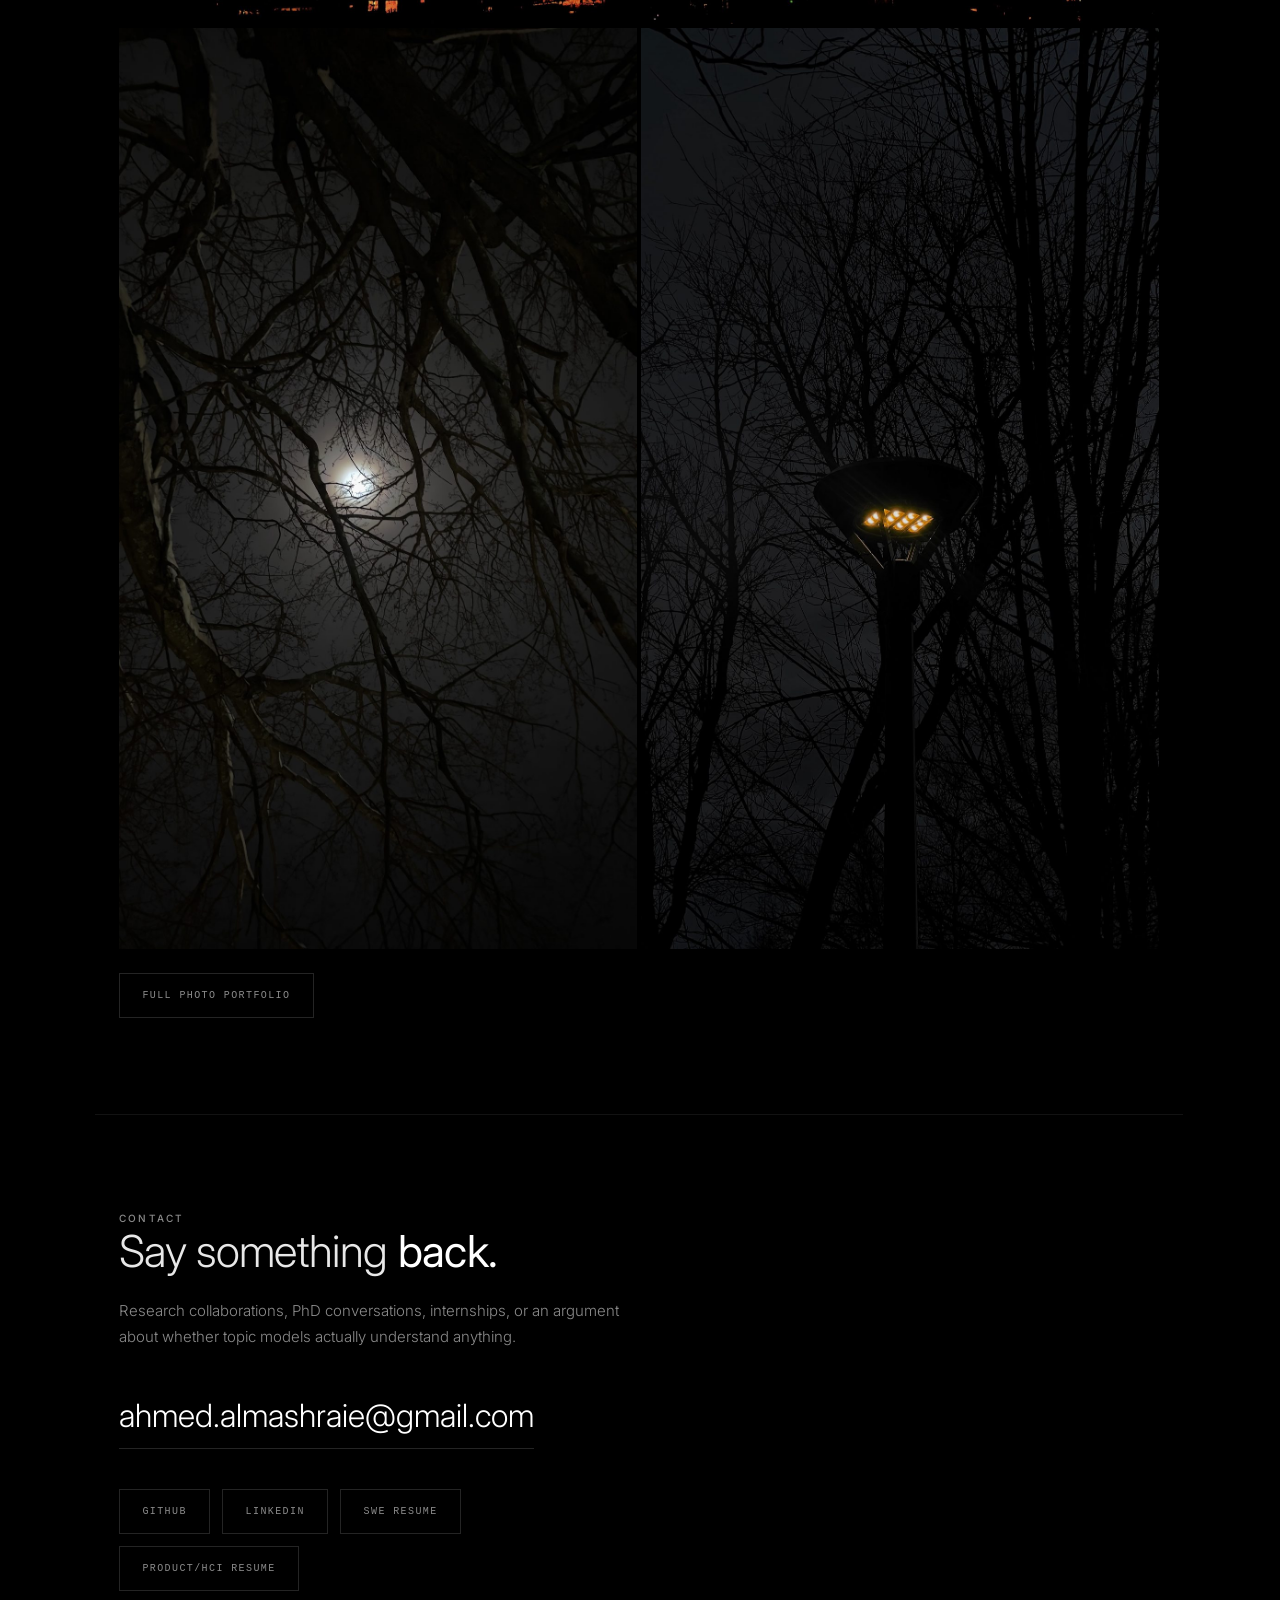
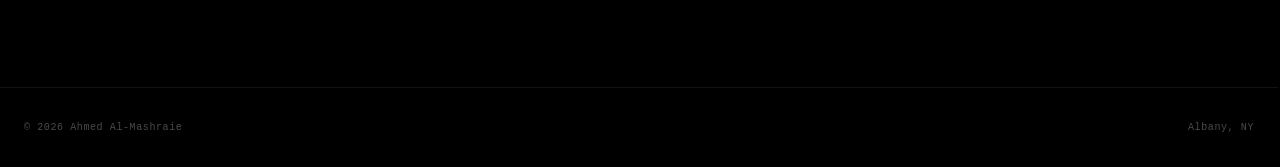
==== commit 39918c60: "Refine description and chips Updated the description and tags" ====
--- a/index.html
+++ b/index.html
@@ -91,8 +91,8 @@
       <div class="entry-body">
         <h3>AI-mediated student collaboration</h3>
         <p class="t-meta entry-role">Survey &middot; Statistics &middot; Summer 2026</p>
-        <p class="t-body">Survey design and quantitative analysis on how the design of an AI tool reshapes who does what inside a team. Likert composites read against thematic coding, looking for cognitive offloading and for what happens to the zone of proximal development when the group has a model to lean on.</p>
-        <div class="chips"><span>Survey design</span><span>Thematic coding</span><span>Likert composites</span><span>ZPD theory</span><span>Cognitive offloading</span></div>
+        <p class="t-body">Survey design and quantitative analysis on how the design of an AI tool reshapes who does what inside a team. Likert composites read against thematic coding, looking for cognitive offloading and for what happens when the group has a model to lean on.</p>
+        <div class="chips"><span>Survey design</span><span>Thematic coding</span><span>Likert composites</span><span>Cognitive offloading</span></div>
       </div>
     </article>
 
